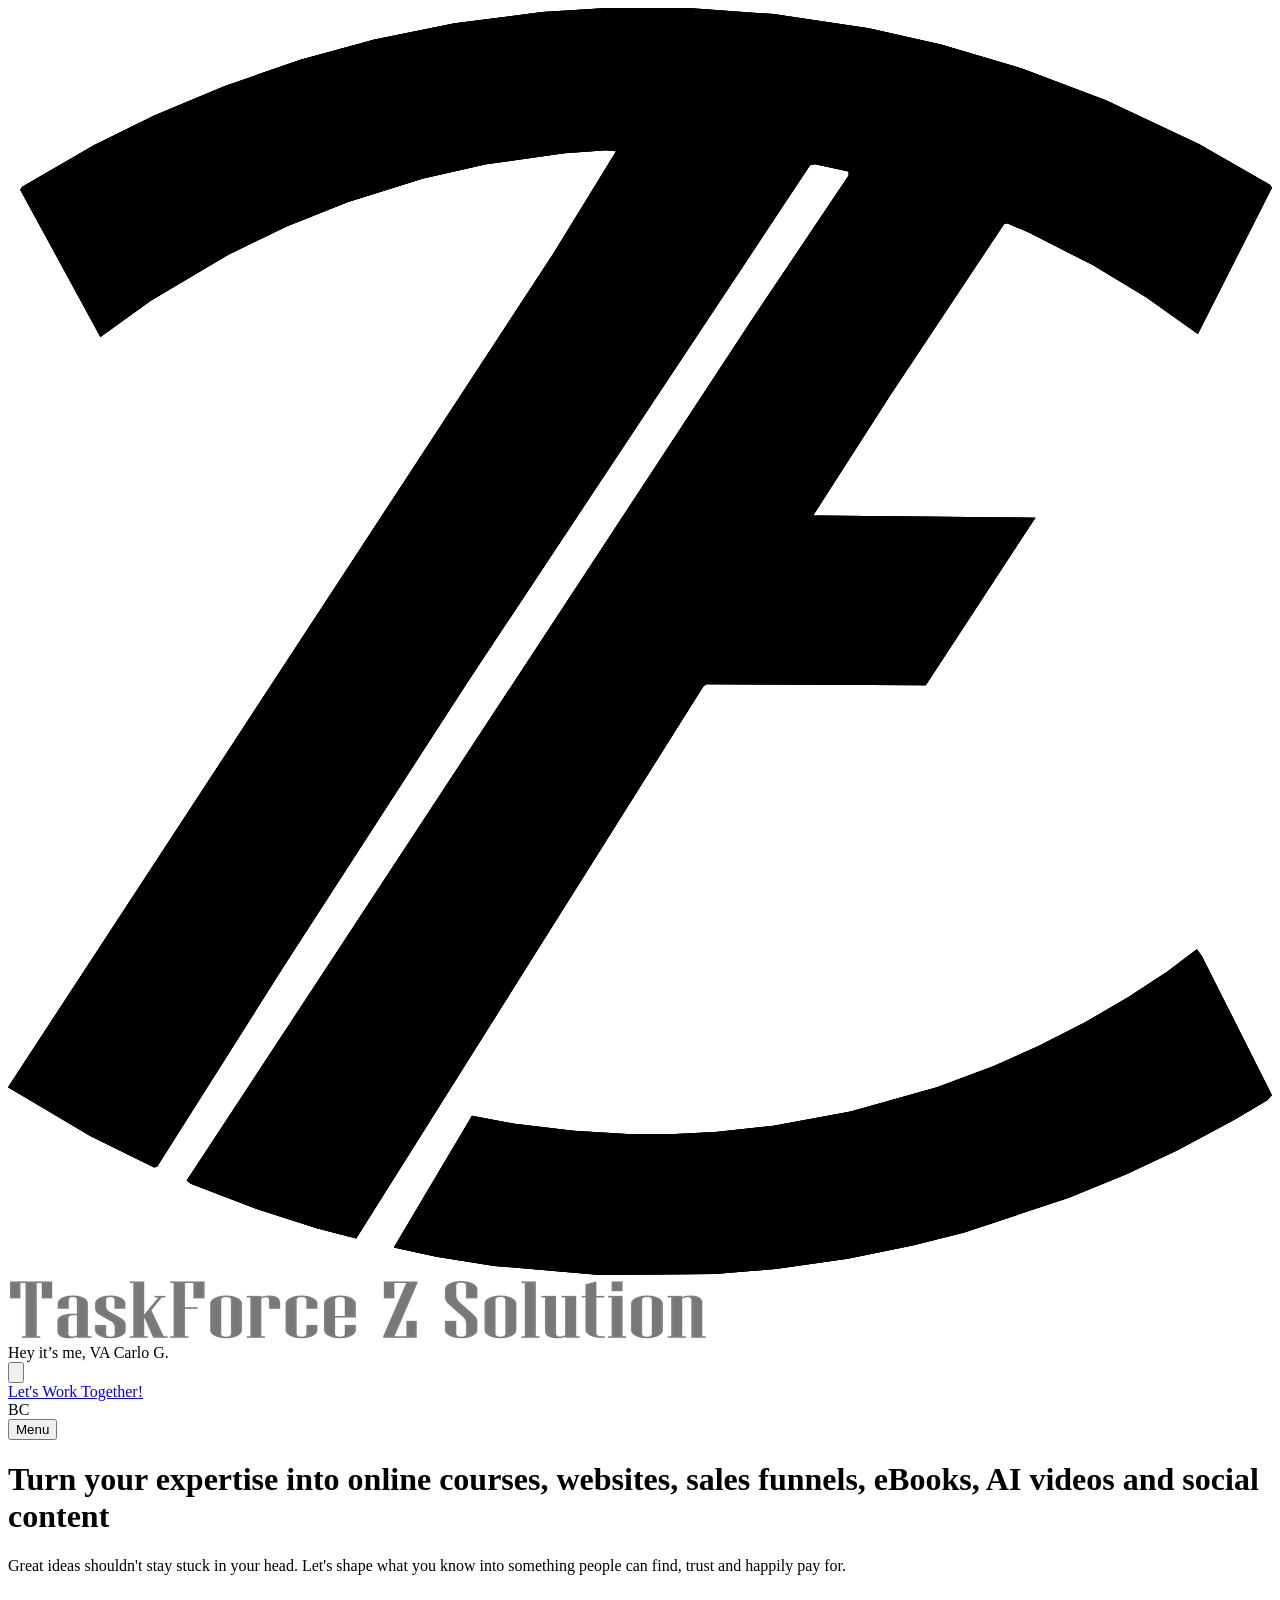
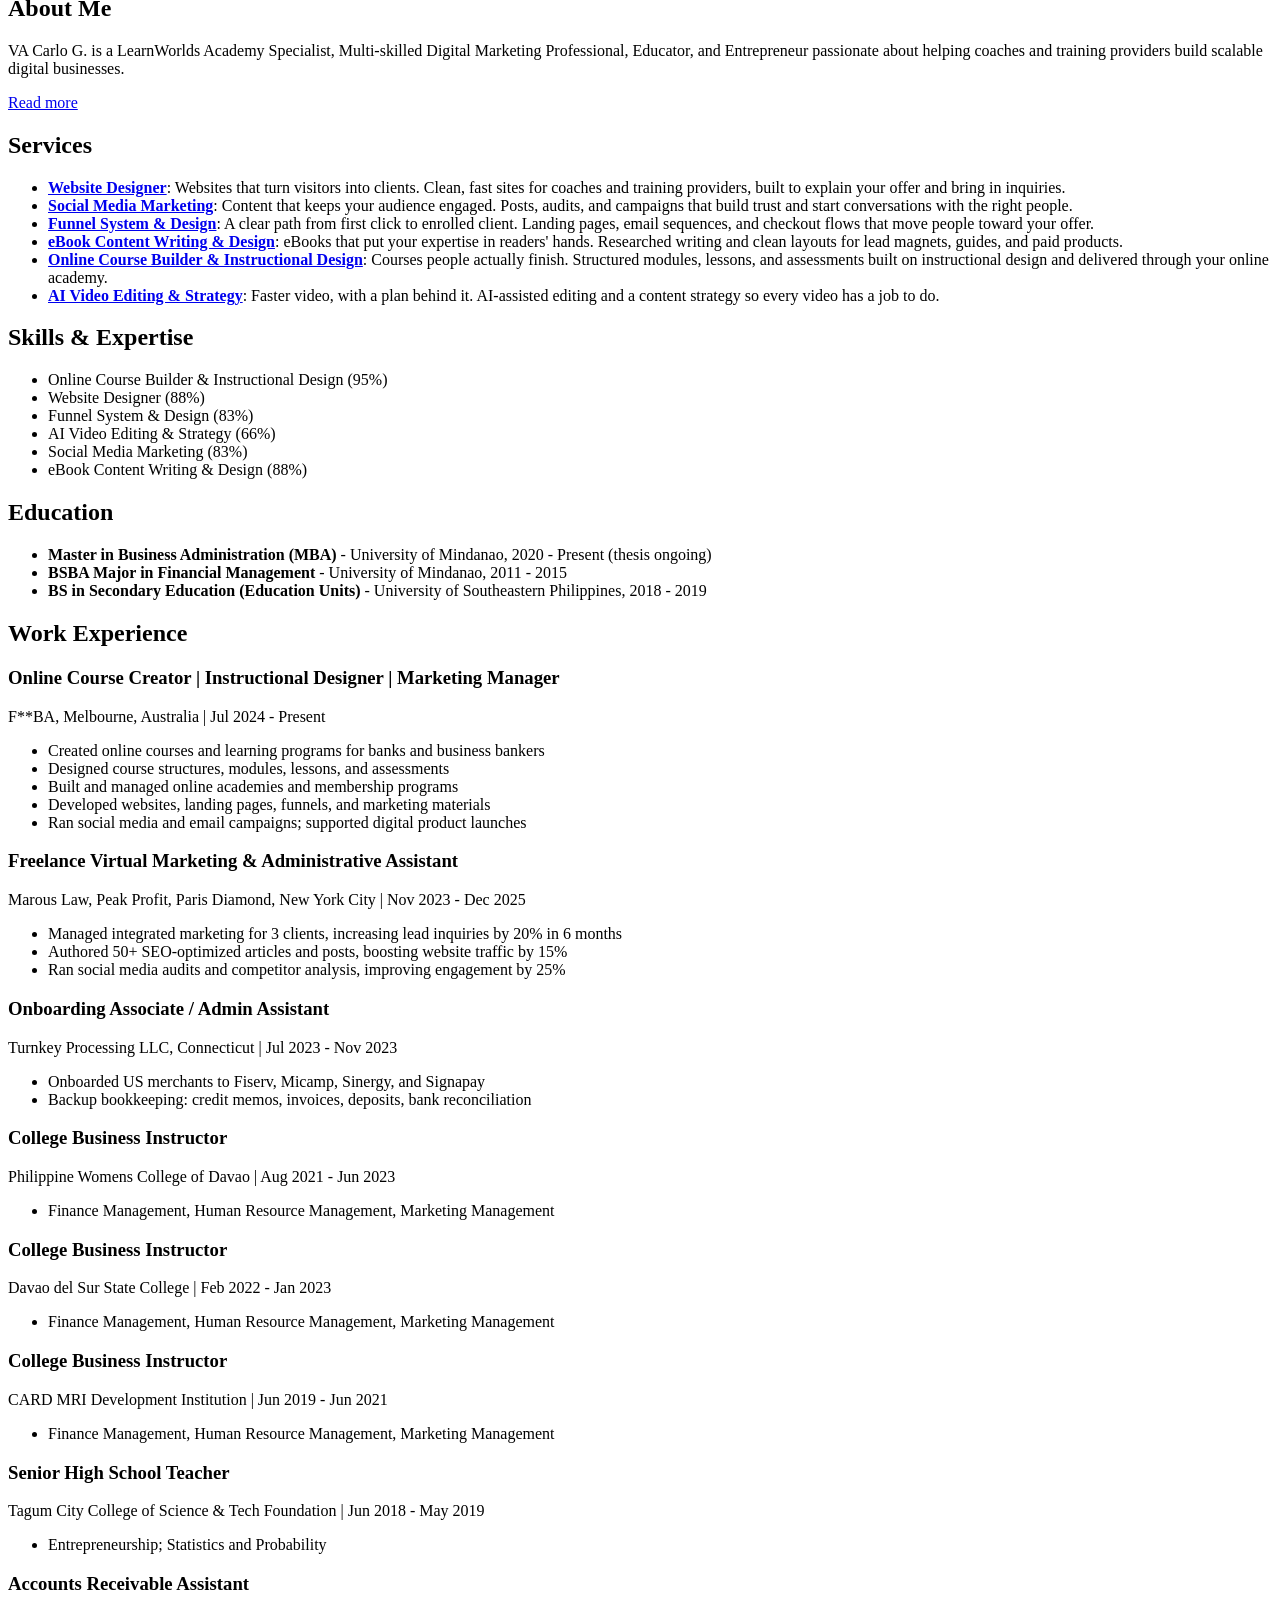
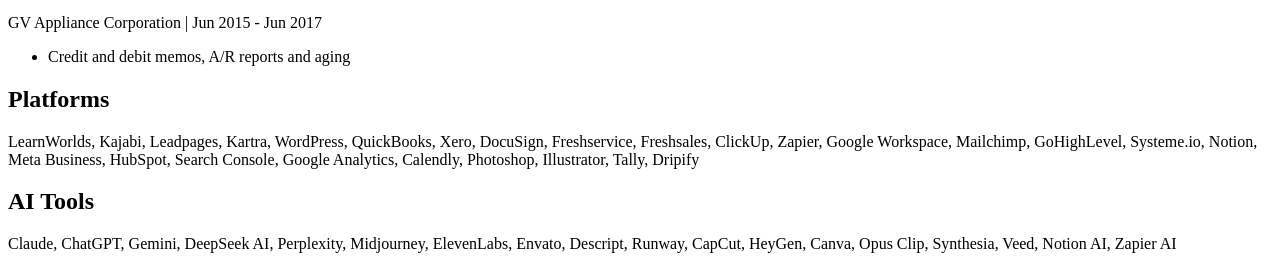
==== index.html @ f44cf1a5 "Add files via upload" ====
<!DOCTYPE html>
<html lang="en">
<head>
<meta charset="utf-8">
<meta name="viewport" content="width=device-width, initial-scale=1, viewport-fit=cover">
<title>VA Carlo G. | LearnWorlds Academy Specialist: Online Courses, Funnels, Websites &amp; AI Video</title>
<meta name="description" content="VA Carlo G. is a LearnWorlds Academy Specialist, Multi-skilled Digital Marketing Professional, Educator, and Entrepreneur passionate about helping coaches and training providers build scalable digital businesses.">
<meta name="author" content="VA Carlo G.">
<meta name="robots" content="index, follow, max-image-preview:large, max-snippet:-1">
<meta name="theme-color" content="#8b0000">
<link rel="canonical" href="https://vacarlog.taskforcezsolution.com/">
<link rel="icon" type="image/svg+xml" href="favicon.svg">
<link rel="icon" href="data:image/svg+xml,%3Csvg%20xmlns=%22http://www.w3.org/2000/svg%22%20viewBox=%22-20%20-20%201285%201288%22%3E%3Cdefs%3E%3ClinearGradient%20id=%22g%22%20x1=%220%22%20y1=%220%22%20x2=%221%22%20y2=%221%22%3E%3Cstop%20offset=%220%22%20stop-color=%22%23e11d2e%22/%3E%3Cstop%20offset=%22.5%22%20stop-color=%22%238b3fd1%22/%3E%3Cstop%20offset=%221%22%20stop-color=%22%230a6cff%22/%3E%3C/linearGradient%3E%3C/defs%3E%3Cpath%20fill=%22url%28%23g%29%22%20fill-rule=%22evenodd%22%20d=%22M1245%2C1071L1176%2C934L1171%2C927L1142%2C949L1104%2C974L1061%2C999L1014%2C1023L971%2C1042L915%2C1063L830%2C1087L754%2C1101L697%2C1107L657%2C1109L610%2C1109L557%2C1106L499%2C1099L457%2C1091L380%2C1221L422%2C1230L479%2C1239L584%2C1248L696%2C1247L756%2C1242L827%2C1232L891%2C1219L942%2C1206L1045%2C1172L1101%2C1149L1152%2C1125L1208%2C1095L1240%2C1076ZM1243%2C174L1173%2C134L1082%2C91L1000%2C60L919%2C36L848%2C20L754%2C6L670%2C0L590%2C0L526%2C4L440%2C15L361%2C31L288%2C51L213%2C77L144%2C106L85%2C135L14%2C176L12%2C179L91%2C324L141%2C288L217%2C243L275%2C215L335%2C191L409%2C168L471%2C154L548%2C143L589%2C140L599%2C141L537%2C242L0%2C1063L81%2C1111L144%2C1142L147%2C1141L273%2C942L452%2C665L790%2C155L795%2C154L828%2C161L828%2C165L732%2C308L176%2C1155L180%2C1158L245%2C1183L304%2C1202L343%2C1212L685%2C668L688%2C666L904%2C667L1012%2C502L793%2C500L870%2C380L981%2C213L984%2C212L1005%2C221L1068%2C253L1121%2C285L1172%2C321L1245%2C177Z%22/%3E%3C/svg%3E">
<meta property="og:type" content="website">
<meta property="og:site_name" content="TaskForce Z Solution">
<meta property="og:title" content="VA Carlo G. | LearnWorlds Academy Specialist: Online Courses, Funnels, Websites &amp; AI Video">
<meta property="og:description" content="VA Carlo G. is a LearnWorlds Academy Specialist, Multi-skilled Digital Marketing Professional, Educator, and Entrepreneur passionate about helping coaches and training providers build scalable digital businesses.">
<meta property="og:url" content="https://vacarlog.taskforcezsolution.com/">
<meta property="og:image" content="https://vacarlog.taskforcezsolution.com/assets/img/image-002.jpg">
<meta property="og:image:alt" content="VA Carlo G.">
<meta name="twitter:card" content="summary_large_image">
<meta name="twitter:title" content="VA Carlo G. | LearnWorlds Academy Specialist: Online Courses, Funnels, Websites &amp; AI Video">
<meta name="twitter:description" content="VA Carlo G. is a LearnWorlds Academy Specialist, Multi-skilled Digital Marketing Professional, Educator, and Entrepreneur passionate about helping coaches and training providers build scalable digital businesses.">
<meta name="twitter:image" content="https://vacarlog.taskforcezsolution.com/assets/img/image-002.jpg">
<script type="application/ld+json">{"@context":"https://schema.org","@graph":[{"@type":"Person","@id":"https://vacarlog.taskforcezsolution.com/#person","name":"VA Carlo G.","url":"https://vacarlog.taskforcezsolution.com/","image":"https://vacarlog.taskforcezsolution.com/assets/img/image-002.jpg","jobTitle":"LearnWorlds Academy Specialist & Digital Marketing Professional","worksFor":{"@type":"Organization","name":"TaskForce Z Solution","url":"https://www.taskforcezsolution.com"},"sameAs":["https://www.linkedin.com/in/va-carlo-g-founder-taskforce-z-solution","https://www.facebook.com/tagumenyova"],"knowsAbout":["LearnWorlds","Instructional design","Online course creation","Sales funnels","Website design","Social media marketing","eBook writing and design","AI video editing"]},{"@type":"WebSite","@id":"https://vacarlog.taskforcezsolution.com/#website","url":"https://vacarlog.taskforcezsolution.com/","name":"VA Carlo G. | TaskForce Z Solution","publisher":{"@id":"https://vacarlog.taskforcezsolution.com/#person"}},{"@type":"FAQPage","mainEntity":[{"@type":"Question","name":"What services do you offer?","acceptedAnswer":{"@type":"Answer","text":"Website design, social media marketing, sales funnels, eBook writing and design, online course building with instructional design, and AI video editing and strategy."}},{"@type":"Question","name":"How do we get started?","acceptedAnswer":{"@type":"Answer","text":"Book a call below. We talk about your goals, then agree on the scope and next steps."}},{"@type":"Question","name":"Can you build my whole online academy?","acceptedAnswer":{"@type":"Answer","text":"Yes. I design the course structure and lessons, build the academy, and set up the website and funnel around it."}},{"@type":"Question","name":"Which platforms do you use?","acceptedAnswer":{"@type":"Answer","text":"LearnWorlds, Kajabi, Kartra, Leadpages, WordPress and more."}},{"@type":"Question","name":"How much does it cost?","acceptedAnswer":{"@type":"Answer","text":"It depends on the scope. After a short call I send a clear quote."}},{"@type":"Question","name":"Do you work with clients abroad?","acceptedAnswer":{"@type":"Answer","text":"Yes. I work fully remote with clients in the US and Australia."}},{"@type":"Question","name":"Is my business information kept private?","acceptedAnswer":{"@type":"Answer","text":"Yes. Client work and details stay confidential."}}]}]}</script>
<link rel="preconnect" href="https://fonts.googleapis.com"><link rel="preconnect" href="https://fonts.gstatic.com" crossorigin><link href="https://fonts.googleapis.com/css2?family=Geist:wght@100..900&display=swap" rel="stylesheet" media="print" onload="this.media='all'"><noscript><link href="https://fonts.googleapis.com/css2?family=Geist:wght@100..900&display=swap" rel="stylesheet"></noscript>
<link rel="stylesheet" href="assets/css/site.css">
<script>(function(){var d=document.documentElement,c=navigator.connection||{},w=innerWidth<900||matchMedia("(pointer:coarse)").matches,low=c.saveData||/(^|-)2g$/.test(c.effectiveType||"")||(navigator.deviceMemory&&navigator.deviceMemory<=4)||(navigator.hardwareConcurrency&&navigator.hardwareConcurrency<=4);
if(w||low)d.classList.add("lite");
var home=/(^\/$)|(\/index\.html$)/.test(location.pathname),seen=false;try{seen=sessionStorage.getItem("intro_seen")==="1";if(home)sessionStorage.setItem("intro_seen","1")}catch(e){}
if(!matchMedia("(prefers-reduced-motion: reduce)").matches&&!seen&&home)d.classList.add("intro-on")})()</script>
<script type="importmap">{"imports":{"three":"https://cdn.jsdelivr.net/npm/three@0.186.1/build/three.module.min.js","three/addons/":"https://cdn.jsdelivr.net/npm/three@0.186.1/examples/jsm/"}}</script>
</head>
<body>
<div id="intro" aria-hidden="true"><div class="stage"><div class="scene"><div class="flip">
<div class="face logo"><svg class="mark" viewBox="0 0 1245 1248"><path class="fl" fill-rule="evenodd" d="M1245,1071L1176,934L1171,927L1142,949L1104,974L1061,999L1014,1023L971,1042L915,1063L830,1087L754,1101L697,1107L657,1109L610,1109L557,1106L499,1099L457,1091L380,1221L422,1230L479,1239L584,1248L696,1247L756,1242L827,1232L891,1219L942,1206L1045,1172L1101,1149L1152,1125L1208,1095L1240,1076ZM1243,174L1173,134L1082,91L1000,60L919,36L848,20L754,6L670,0L590,0L526,4L440,15L361,31L288,51L213,77L144,106L85,135L14,176L12,179L91,324L141,288L217,243L275,215L335,191L409,168L471,154L548,143L589,140L599,141L537,242L0,1063L81,1111L144,1142L147,1141L273,942L452,665L790,155L795,154L828,161L828,165L732,308L176,1155L180,1158L245,1183L304,1202L343,1212L685,668L688,666L904,667L1012,502L793,500L870,380L981,213L984,212L1005,221L1068,253L1121,285L1172,321L1245,177Z"/><path class="sd" pathLength="1" fill-rule="evenodd" d="M1245,1071L1176,934L1171,927L1142,949L1104,974L1061,999L1014,1023L971,1042L915,1063L830,1087L754,1101L697,1107L657,1109L610,1109L557,1106L499,1099L457,1091L380,1221L422,1230L479,1239L584,1248L696,1247L756,1242L827,1232L891,1219L942,1206L1045,1172L1101,1149L1152,1125L1208,1095L1240,1076ZM1243,174L1173,134L1082,91L1000,60L919,36L848,20L754,6L670,0L590,0L526,4L440,15L361,31L288,51L213,77L144,106L85,135L14,176L12,179L91,324L141,288L217,243L275,215L335,191L409,168L471,154L548,143L589,140L599,141L537,242L0,1063L81,1111L144,1142L147,1141L273,942L452,665L790,155L795,154L828,161L828,165L732,308L176,1155L180,1158L245,1183L304,1202L343,1212L685,668L688,666L904,667L1012,502L793,500L870,380L981,213L984,212L1005,221L1068,253L1121,285L1172,321L1245,177Z"/><path class="st" pathLength="1" fill-rule="evenodd" d="M1245,1071L1176,934L1171,927L1142,949L1104,974L1061,999L1014,1023L971,1042L915,1063L830,1087L754,1101L697,1107L657,1109L610,1109L557,1106L499,1099L457,1091L380,1221L422,1230L479,1239L584,1248L696,1247L756,1242L827,1232L891,1219L942,1206L1045,1172L1101,1149L1152,1125L1208,1095L1240,1076ZM1243,174L1173,134L1082,91L1000,60L919,36L848,20L754,6L670,0L590,0L526,4L440,15L361,31L288,51L213,77L144,106L85,135L14,176L12,179L91,324L141,288L217,243L275,215L335,191L409,168L471,154L548,143L589,140L599,141L537,242L0,1063L81,1111L144,1142L147,1141L273,942L452,665L790,155L795,154L828,161L828,165L732,308L176,1155L180,1158L245,1183L304,1202L343,1212L685,668L688,666L904,667L1012,502L793,500L870,380L981,213L984,212L1005,221L1068,253L1121,285L1172,321L1245,177Z"/></svg><img class="wm" alt="" src="assets/img/image-001.png"></div>
<div class="face back-face"><div class="pface"></div></div>
</div></div><div class="ref"></div><div class="tagw"><div class="tag"><span class="o">Hey it&rsquo;s me,</span> <span class="em">VA Carlo G.</span></div></div></div></div>

<div id="tr" aria-hidden="true"></div>
<button class="tg2" type="button" role="switch" aria-checked="false" aria-label="Dark theme"><span class="tgk"><svg viewBox="0 0 24 24" fill="none" stroke="currentColor" stroke-width="2.4" stroke-linecap="round" stroke-linejoin="round"><circle cx="12" cy="12" r="4"/><path d="M12 2v2M12 20v2M4.9 4.9l1.4 1.4M17.7 17.7l1.4 1.4M2 12h2M20 12h2M4.9 19.1l1.4-1.4M17.7 6.3l1.4-1.4"/></svg><svg viewBox="0 0 24 24" fill="none" stroke="currentColor" stroke-width="2.4" stroke-linecap="round" stroke-linejoin="round"><path d="M21 12.8A9 9 0 1 1 11.2 3a7 7 0 0 0 9.8 9.8z"/></svg></span></button>
<header class="top"><a class="btn wt" href="#contact" data-cal>Let's Work Together!</a></header>
<div class="avatar" role="img" aria-label="VA Carlo G. profile photo">BC</div>
<button class="menu" id="menu" aria-label="Toggle menu">Menu</button>
<nav id="side" aria-label="Main"></nav>

<main id="view" tabindex="-1"><h1>Turn your expertise into online courses, websites, sales funnels, eBooks, AI videos and social content</h1><p>Great ideas shouldn't stay stuck in your head. Let's shape what you know into something people can find, trust and happily pay for.</p><section class="card"><h2>About Me</h2><p>VA Carlo G. is a LearnWorlds Academy Specialist, Multi-skilled Digital Marketing Professional, Educator, and Entrepreneur passionate about helping coaches and training providers build scalable digital businesses.</p><p><a href="/about.html">Read more</a></p></section><section class="card"><h2>Services</h2><ul><li><a href="/services/website-design.html"><strong>Website Designer</strong></a>: Websites that turn visitors into clients. Clean, fast sites for coaches and training providers, built to explain your offer and bring in inquiries.</li><li><a href="/services/social-media-marketing.html"><strong>Social Media Marketing</strong></a>: Content that keeps your audience engaged. Posts, audits, and campaigns that build trust and start conversations with the right people.</li><li><a href="/services/funnel-system-design.html"><strong>Funnel System &amp; Design</strong></a>: A clear path from first click to enrolled client. Landing pages, email sequences, and checkout flows that move people toward your offer.</li><li><a href="/services/ebook-writing-design.html"><strong>eBook Content Writing &amp; Design</strong></a>: eBooks that put your expertise in readers&#x27; hands. Researched writing and clean layouts for lead magnets, guides, and paid products.</li><li><a href="/services/online-course-builder-instructional-design.html"><strong>Online Course Builder &amp; Instructional Design</strong></a>: Courses people actually finish. Structured modules, lessons, and assessments built on instructional design and delivered through your online academy.</li><li><a href="/services/ai-video-editing-strategy.html"><strong>AI Video Editing &amp; Strategy</strong></a>: Faster video, with a plan behind it. AI-assisted editing and a content strategy so every video has a job to do.</li></ul></section><section class="card"><h2>Skills &amp; Expertise</h2><ul><li>Online Course Builder &amp; Instructional Design (95%)</li><li>Website Designer (88%)</li><li>Funnel System &amp; Design (83%)</li><li>AI Video Editing &amp; Strategy (66%)</li><li>Social Media Marketing (83%)</li><li>eBook Content Writing &amp; Design (88%)</li></ul></section><section class="card"><h2>Education</h2><ul><li><strong>Master in Business Administration (MBA)</strong> - University of Mindanao, 2020 - Present (thesis ongoing)</li><li><strong>BSBA Major in Financial Management</strong> - University of Mindanao, 2011 - 2015</li><li><strong>BS in Secondary Education (Education Units)</strong> - University of Southeastern Philippines, 2018 - 2019</li></ul></section><section class="card"><h2>Work Experience</h2><h3>Online Course Creator | Instructional Designer | Marketing Manager</h3><p>F**BA, Melbourne, Australia | Jul 2024 - Present</p><ul><li>Created online courses and learning programs for banks and business bankers</li><li>Designed course structures, modules, lessons, and assessments</li><li>Built and managed online academies and membership programs</li><li>Developed websites, landing pages, funnels, and marketing materials</li><li>Ran social media and email campaigns; supported digital product launches</li></ul><h3>Freelance Virtual Marketing &amp; Administrative Assistant</h3><p>Marous Law, Peak Profit, Paris Diamond, New York City | Nov 2023 - Dec 2025</p><ul><li>Managed integrated marketing for 3 clients, increasing lead inquiries by 20% in 6 months</li><li>Authored 50+ SEO-optimized articles and posts, boosting website traffic by 15%</li><li>Ran social media audits and competitor analysis, improving engagement by 25%</li></ul><h3>Onboarding Associate / Admin Assistant</h3><p>Turnkey Processing LLC, Connecticut | Jul 2023 - Nov 2023</p><ul><li>Onboarded US merchants to Fiserv, Micamp, Sinergy, and Signapay</li><li>Backup bookkeeping: credit memos, invoices, deposits, bank reconciliation</li></ul><h3>College Business Instructor</h3><p>Philippine Womens College of Davao | Aug 2021 - Jun 2023</p><ul><li>Finance Management, Human Resource Management, Marketing Management</li></ul><h3>College Business Instructor</h3><p>Davao del Sur State College | Feb 2022 - Jan 2023</p><ul><li>Finance Management, Human Resource Management, Marketing Management</li></ul><h3>College Business Instructor</h3><p>CARD MRI Development Institution | Jun 2019 - Jun 2021</p><ul><li>Finance Management, Human Resource Management, Marketing Management</li></ul><h3>Senior High School Teacher</h3><p>Tagum City College of Science &amp; Tech Foundation | Jun 2018 - May 2019</p><ul><li>Entrepreneurship; Statistics and Probability</li></ul><h3>Accounts Receivable Assistant</h3><p>GV Appliance Corporation | Jun 2015 - Jun 2017</p><ul><li>Credit and debit memos, A/R reports and aging</li></ul></section><section class="card"><h2>Platforms</h2><p>LearnWorlds, Kajabi, Leadpages, Kartra, WordPress, QuickBooks, Xero, DocuSign, Freshservice, Freshsales, ClickUp, Zapier, Google Workspace, Mailchimp, GoHighLevel, Systeme.io, Notion, Meta Business, HubSpot, Search Console, Google Analytics, Calendly, Photoshop, Illustrator, Tally, Dripify</p><h2>AI Tools</h2><p>Claude, ChatGPT, Gemini, DeepSeek AI, Perplexity, Midjourney, ElevenLabs, Envato, Descript, Runway, CapCut, HeyGen, Canva, Opus Clip, Synthesia, Veed, Notion AI, Zapier AI</p></section></main>
<div id="lbx" class="modal lbx" hidden role="dialog" aria-modal="true" aria-label="Image preview"><button class="mx" aria-label="Close">&times;</button><img alt="Preview"></div>
<div id="calmodal" class="modal" hidden role="dialog" aria-modal="true" aria-label="Book a call"><div class="mbox"><button class="mx" aria-label="Close">&times;</button><iframe title="Book a call with VA Carlo G."></iframe><p class="sub2">Calendar not loading? <a id="calnew" target="_blank" rel="noopener">Open it in a new tab</a>.</p></div></div>
<div id="cc" class="cc" role="dialog" aria-live="polite" aria-labelledby="cc-t" aria-describedby="cc-d" hidden>
<div class="cc-ic" aria-hidden="true"><svg viewBox="0 0 24 24" fill="none" stroke="currentColor" stroke-width="1.8" stroke-linecap="round" stroke-linejoin="round"><path d="M12 2a10 10 0 1 0 10 10 4 4 0 0 1-5-5 4 4 0 0 1-5-5"/><path d="M8.5 8.5v.01M16 15.5v.01M12 12v.01M11 17v.01M7 14v.01"/></svg></div>
<div class="cc-tx"><h2 id="cc-t">We value your privacy</h2><p id="cc-d">This website uses cookies to improve your experience, remember your preferences and understand how the site is used. Read our <a href="privacy-policy.html" class="cc-pp" target="_blank" rel="noopener">Privacy Policy</a> to learn more.</p></div>
<div class="cc-bt"><button type="button" class="cc-b rej" data-cc="rejected">Reject All</button><button type="button" class="cc-b acc" data-cc="accepted">Accept All</button></div>
</div>

<script src="assets/js/app.js" defer></script>
<script src="assets/js/intro.js" defer></script>
<script src="assets/js/consent.js" defer></script>
<script type="module" src="assets/js/terrain.js"></script>
</body>
</html>
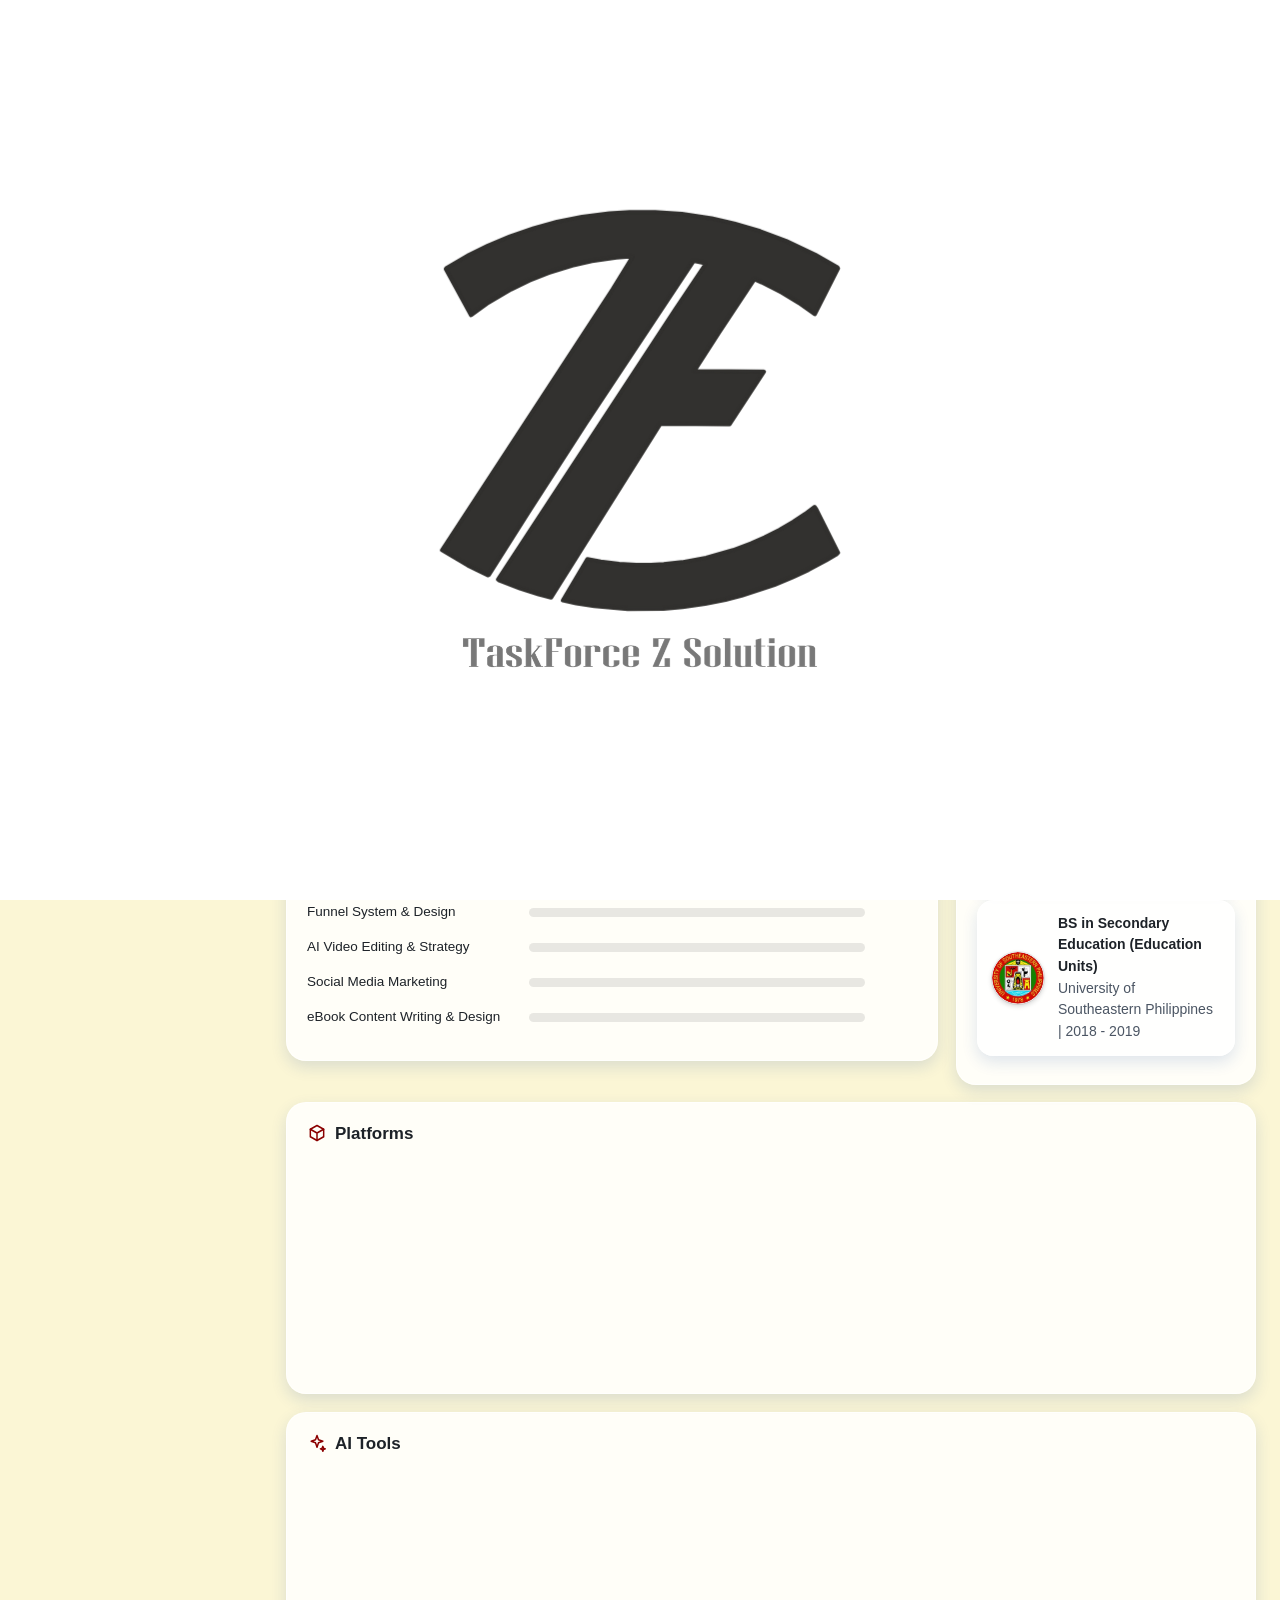
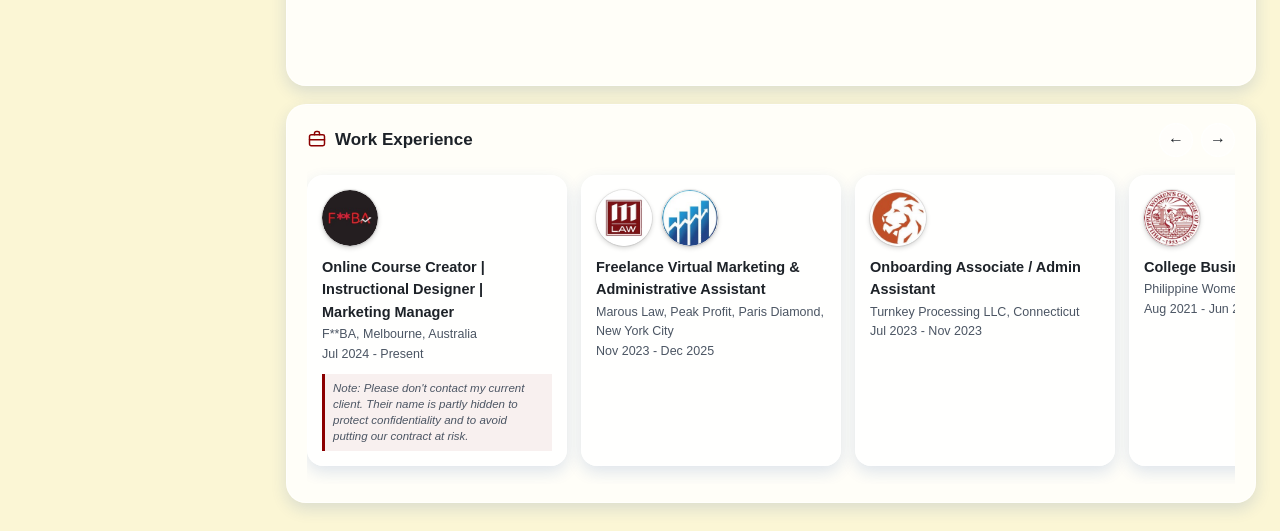
==== commit f2949c79: "Add files via upload" ====
--- a/index.html
+++ b/index.html
@@ -22,7 +22,7 @@
 <meta name="twitter:title" content="VA Carlo G. | LearnWorlds Academy Specialist: Online Courses, Funnels, Websites &amp; AI Video">
 <meta name="twitter:description" content="VA Carlo G. is a LearnWorlds Academy Specialist, Multi-skilled Digital Marketing Professional, Educator, and Entrepreneur passionate about helping coaches and training providers build scalable digital businesses.">
 <meta name="twitter:image" content="https://vacarlog.taskforcezsolution.com/assets/img/image-002.jpg">
-<script type="application/ld+json">{"@context":"https://schema.org","@graph":[{"@type":"Person","@id":"https://vacarlog.taskforcezsolution.com/#person","name":"VA Carlo G.","url":"https://vacarlog.taskforcezsolution.com/","image":"https://vacarlog.taskforcezsolution.com/assets/img/image-002.jpg","jobTitle":"LearnWorlds Academy Specialist & Digital Marketing Professional","worksFor":{"@type":"Organization","name":"TaskForce Z Solution","url":"https://www.taskforcezsolution.com"},"sameAs":["https://www.linkedin.com/in/va-carlo-g-founder-taskforce-z-solution","https://www.facebook.com/tagumenyova"],"knowsAbout":["LearnWorlds","Instructional design","Online course creation","Sales funnels","Website design","Social media marketing","eBook writing and design","AI video editing"]},{"@type":"WebSite","@id":"https://vacarlog.taskforcezsolution.com/#website","url":"https://vacarlog.taskforcezsolution.com/","name":"VA Carlo G. | TaskForce Z Solution","publisher":{"@id":"https://vacarlog.taskforcezsolution.com/#person"}},{"@type":"FAQPage","mainEntity":[{"@type":"Question","name":"What services do you offer?","acceptedAnswer":{"@type":"Answer","text":"Website design, social media marketing, sales funnels, eBook writing and design, online course building with instructional design, and AI video editing and strategy."}},{"@type":"Question","name":"How do we get started?","acceptedAnswer":{"@type":"Answer","text":"Book a call below. We talk about your goals, then agree on the scope and next steps."}},{"@type":"Question","name":"Can you build my whole online academy?","acceptedAnswer":{"@type":"Answer","text":"Yes. I design the course structure and lessons, build the academy, and set up the website and funnel around it."}},{"@type":"Question","name":"Which platforms do you use?","acceptedAnswer":{"@type":"Answer","text":"LearnWorlds, Kajabi, Kartra, Leadpages, WordPress and more."}},{"@type":"Question","name":"How much does it cost?","acceptedAnswer":{"@type":"Answer","text":"It depends on the scope. After a short call I send a clear quote."}},{"@type":"Question","name":"Do you work with clients abroad?","acceptedAnswer":{"@type":"Answer","text":"Yes. I work fully remote with clients in the US and Australia."}},{"@type":"Question","name":"Is my business information kept private?","acceptedAnswer":{"@type":"Answer","text":"Yes. Client work and details stay confidential."}}]}]}</script>
+<script type="application/ld+json">{"@context":"https://schema.org","@graph":[{"@type":"Person","@id":"https://vacarlog.taskforcezsolution.com/#person","name":"VA Carlo G.","url":"https://vacarlog.taskforcezsolution.com/","image":"https://vacarlog.taskforcezsolution.com/assets/img/image-002.jpg","jobTitle":"LearnWorlds Academy Specialist & Digital Marketing Professional","worksFor":{"@type":"Organization","name":"TaskForce Z Solution","url":"https://www.taskforcezsolution.com"},"sameAs":["https://www.linkedin.com/in/va-carlo-g-founder-taskforce-z-solution","https://www.facebook.com/tagumenyova"],"knowsAbout":["LearnWorlds","Instructional design","Online course creation","Sales funnels","Website design","Social media marketing","eBook writing and design","AI video editing"]},{"@type":"WebSite","@id":"https://vacarlog.taskforcezsolution.com/#website","url":"https://vacarlog.taskforcezsolution.com/","name":"VA Carlo G. | TaskForce Z Solution","publisher":{"@id":"https://vacarlog.taskforcezsolution.com/#person"}},{"@type":"FAQPage","mainEntity":[{"@type":"Question","name":"What services do you offer?","acceptedAnswer":{"@type":"Answer","text":"Website design, social media marketing, sales funnels, eBook writing and design, online course building with instructional design, and AI video editing and strategy."}},{"@type":"Question","name":"How do we get started?","acceptedAnswer":{"@type":"Answer","text":"Send a message or book a call below. We talk about your goals, then agree on the scope and next steps."}},{"@type":"Question","name":"Can you build my whole online academy?","acceptedAnswer":{"@type":"Answer","text":"Yes. I design the course structure and lessons, build the academy, and set up the website and funnel around it."}},{"@type":"Question","name":"Which platforms do you use?","acceptedAnswer":{"@type":"Answer","text":"LearnWorlds, Kajabi, Kartra, Leadpages, WordPress and more."}},{"@type":"Question","name":"How much does it cost?","acceptedAnswer":{"@type":"Answer","text":"It depends on the scope. After a short call I send a clear quote."}},{"@type":"Question","name":"Do you work with clients abroad?","acceptedAnswer":{"@type":"Answer","text":"Yes. I work fully remote with clients in the US and Australia."}},{"@type":"Question","name":"Is my business information kept private?","acceptedAnswer":{"@type":"Answer","text":"Yes. Client work and details stay confidential."}}]}]}</script>
 <link rel="preconnect" href="https://fonts.googleapis.com"><link rel="preconnect" href="https://fonts.gstatic.com" crossorigin><link href="https://fonts.googleapis.com/css2?family=Geist:wght@100..900&display=swap" rel="stylesheet" media="print" onload="this.media='all'"><noscript><link href="https://fonts.googleapis.com/css2?family=Geist:wght@100..900&display=swap" rel="stylesheet"></noscript>
 <link rel="stylesheet" href="assets/css/site.css">
 <script>(function(){var d=document.documentElement,c=navigator.connection||{},w=innerWidth<900||matchMedia("(pointer:coarse)").matches,low=c.saveData||/(^|-)2g$/.test(c.effectiveType||"")||(navigator.deviceMemory&&navigator.deviceMemory<=4)||(navigator.hardwareConcurrency&&navigator.hardwareConcurrency<=4);
--- a/assets/css/site.css
+++ b/assets/css/site.css
@@ -0,0 +1,513 @@
+
+:root{--bg:#fbf6d5;--card:#fff;--glass:rgba(255,255,255,.45);--glassb:rgba(255,255,255,.75);--ink:#1d2228;--mute:#586271;--bar:#c9d0da;color-scheme:light;--fill:#8b0000;--dark:#e4e6ea;--darkink:#2a2f36;--side:#f4f5f7;--accent:#ff2d2d;--sky:#d9edfb;--line:#dde2e9;--sh:0 4px 14px rgba(0,0,0,.14);
+box-sizing:border-box;padding-top:env(safe-area-inset-top,0px);padding-bottom:env(safe-area-inset-bottom,0px)}
+html{scroll-padding-top:env(safe-area-inset-top,0px)}
+*{box-sizing:border-box}
+body{margin:0;background:var(--bg);color:var(--ink);font:15px/1.55 "Segoe UI",Roboto,"Helvetica Neue",Arial,sans-serif}
+a{color:inherit}
+body::before{content:"";position:fixed;inset:0;z-index:-1;background:radial-gradient(520px 380px at 12% 18%,rgba(255,45,45,.10),transparent 70%),radial-gradient(560px 420px at 88% 30%,rgba(90,160,255,.14),transparent 70%),radial-gradient(600px 420px at 55% 92%,rgba(140,200,90,.12),transparent 70%)}
+.top{background:var(--dark);color:var(--darkink);height:75px;display:flex;justify-content:flex-end;align-items:center;padding:0 24px;font-style:italic;font-size:13px;text-align:right;line-height:1.35}
+.top a{text-decoration:none;display:block}
+.avatar{position:absolute;left:73px;top:calc(35px + env(safe-area-inset-top,0px));width:90px;height:90px;border-radius:50%;border:5px solid var(--card);background:linear-gradient(var(--sky) 55%,#b9d77a 55%,#8aa51a);display:grid;place-items:center;font-weight:700;font-size:26px;color:#41520b;z-index:5}
+#side{position:absolute;left:0;top:calc(87px + env(safe-area-inset-top,0px));width:242px;box-shadow:var(--sh);background:color-mix(in srgb,var(--side) 92%,transparent);-webkit-backdrop-filter:blur(12px);backdrop-filter:blur(12px);color:var(--darkink);border-radius:0 28px 28px 0;padding:70px 0 26px;z-index:4}
+#side a,#side button{display:block;width:100%;text-align:left;background:none;border:0;color:inherit;font:inherit;cursor:pointer;text-decoration:none}
+#side .m{font-size:17px;padding:10px 24px}
+#side .m:hover,#side .m.on{color:#8b0000;background:rgba(0,0,0,.06)}
+#side .s{font-size:12.5px;padding:3px 24px 3px 38px;opacity:.9}
+#side .s:hover,#side .s.on{opacity:1;text-decoration:underline}
+#side{font-family:"Geist",-apple-system,"Segoe UI",system-ui,sans-serif}
+#side .m{margin:2px 8px;width:calc(100% - 16px);padding:10px 14px;border-radius:.6em}#side .m:hover{padding-left:20px;background:rgba(16,24,40,.045)}
+#side a.m.on,#side a.s.on{color:#8b0000;font-weight:600;background:#fff;box-shadow:0 0 0 1px #e3e9f2,0 1px 2px rgba(16,24,40,.06);text-decoration:none}
+#side .ch{margin-left:auto;margin-right:0;width:1em;height:1em;stroke:#66666b;fill:none;stroke-width:2;transition:transform .6s cubic-bezier(.22,1,.36,1)}#side button[aria-expanded="true"] .ch{transform:rotate(90deg)}
+#side .sub{position:relative;max-height:0;overflow:hidden;margin-left:1.9em;padding-left:.7em;transition:max-height .6s cubic-bezier(.22,1,.36,1)}#side .sub.open{max-height:24em}
+#side .sub::before{content:"";position:absolute;left:0;top:.25em;bottom:.25em;width:1.5px;border-radius:1px;background:rgba(139,0,0,.3);transform:scaleY(0);transform-origin:50% 0;transition:transform .4s cubic-bezier(.32,.72,0,1)}#side .sub.open::before{transform:scaleY(1);transition-delay:.1s}
+#side .sub>*{opacity:0;transform:translateX(-.6em);transition:opacity .15s ease,transform .15s ease,background-color .25s ease}
+#side .sub.open>*{opacity:1;transform:none;transition:opacity .3s ease,transform .6s cubic-bezier(.22,1,.36,1),background-color .25s ease}
+#side .sub.open>:nth-child(1){transition-delay:.1s}#side .sub.open>:nth-child(2){transition-delay:.16s}#side .sub.open>:nth-child(3){transition-delay:.22s}#side .sub.open>:nth-child(4){transition-delay:.28s}#side .sub.open>:nth-child(5){transition-delay:.34s}#side .sub.open>:nth-child(6){transition-delay:.4s}
+#side .s,#side .soon{padding:6px 10px;border-radius:.6em;font-size:12.5px}#side .s:hover{padding-left:10px;background:rgba(16,24,40,.045)}
+#side .soon{font-size:12.5px;padding:3px 24px 3px 38px;opacity:.7}
+#side .dl{margin-top:34px;padding:10px 24px;font-size:14px}
+.menu{display:none}
+main{margin-left:262px;padding:20px 24px 28px;min-height:calc(100vh - 75px - 130px)}
+h1{font-size:22px;font-weight:500;margin:0 0 16px}
+h2{font-size:17px;font-weight:600;margin:0 0 12px}
+.card{background:var(--glass);-webkit-backdrop-filter:blur(14px);backdrop-filter:blur(14px);border:1px solid var(--glassb);border-radius:8px;box-shadow:var(--sh);padding:18px 20px;transition:transform .25s ease,box-shadow .25s ease}
+.card:hover{transform:scale(1.025);box-shadow:0 10px 26px rgba(0,0,0,.2);position:relative;z-index:2}
+.grid{display:grid;grid-template-columns:minmax(0,1fr) 300px;gap:18px}
+.col{display:grid;gap:18px;align-content:start}
+.two{display:grid;grid-template-columns:1fr 1fr;gap:18px}
+.sk{display:grid;grid-template-columns:minmax(120px,210px) 1fr 40px;gap:12px;align-items:center;margin-bottom:12px;font-size:13.5px}.sk em{font-style:normal;font-size:12px;color:var(--mute);text-align:right}
+.bar{height:22px;background:var(--bar);border-radius:2px;overflow:hidden}.bar i{display:block;height:100%;width:var(--w);background:var(--fill);position:relative;overflow:hidden;animation:grow 1.1s cubic-bezier(.2,.8,.2,1) both}.bar i::after{content:"";position:absolute;inset:0;background:linear-gradient(90deg,transparent,rgba(255,255,255,.4),transparent);transform:translateX(-100%)}.sk:hover .bar i::after{animation:shine .9s ease}
+.dots{display:grid;grid-template-columns:repeat(4,1fr);gap:12px 8px}
+.dot{text-align:center;font-size:11.5px;color:var(--mute);transition:transform .2s ease,color .2s}.dot:hover{transform:scale(1.25);color:var(--ink)}
+.dot b{display:grid;place-items:center;width:46px;height:46px;border-radius:50%;background:var(--bar);color:var(--ink);margin:0 auto 4px;font-size:13px}
+.we{display:grid;grid-template-columns:repeat(4,1fr);gap:12px}
+.col{grid-template-columns:minmax(0,1fr)}
+.hd{display:flex;justify-content:space-between;align-items:center;margin-bottom:4px}.hd h2{margin:0}
+.ctl{display:flex;gap:8px}.ctl button{width:34px;height:34px;border-radius:50%;border:1px solid var(--glassb);background:var(--glass);color:var(--ink);font-size:16px;cursor:pointer;transition:transform .2s,background .2s}.ctl button:hover{transform:scale(1.2);background:var(--accent);color:#fff}
+.trk{display:flex;gap:14px;overflow-x:auto;scroll-snap-type:x mandatory;padding:14px 12px 18px;scrollbar-width:thin}
+.sl{flex:0 0 min(260px,78%);scroll-snap-align:start;background:var(--glass);-webkit-backdrop-filter:blur(10px);backdrop-filter:blur(10px);border:1px solid var(--glassb);border-top:3px solid var(--accent);border-radius:8px;padding:14px;font-size:13px;box-shadow:var(--sh);transition:transform .25s ease,box-shadow .25s ease}
+.sl:hover{transform:scale(1.06);box-shadow:0 10px 24px rgba(0,0,0,.22)}
+.full .sl{flex-basis:min(430px,86%);font-size:14px}
+.sl b{display:block;font-size:14.5px;margin-bottom:2px}.sl span{display:block;color:var(--mute);font-size:12.5px}.sl ul{margin:8px 0 0;padding-left:18px}
+.ph{transition:transform .25s ease}.ph:hover{transform:scale(1.05)}
+.mini{background:var(--glass);-webkit-backdrop-filter:blur(10px);backdrop-filter:blur(10px);border:1px solid var(--glassb);border-radius:8px;box-shadow:var(--sh);padding:12px 14px;margin-bottom:10px;font-size:14px;transition:transform .25s ease}.mini:hover{transform:scale(1.04)}
+.lg{width:44px;height:44px;border-radius:10px;display:grid;place-items:center;color:#fff;font-weight:700;font-size:15px;object-fit:cover;margin-bottom:8px}
+.abt{display:grid;grid-template-columns:200px minmax(0,1fr);gap:24px;max-width:1000px;align-items:start}.pf{width:200px;height:200px;border-radius:50%;object-fit:cover;border:5px solid #fff;box-shadow:var(--sh)}
+.eb{margin:0 0 6px;color:#8b0000;font-size:13px;font-weight:600}.hero h1{font-size:30px;line-height:1.2;margin:0 0 8px}.hero .sub{margin:0;color:var(--mute);font-size:16px;max-width:60ch}
+.cta2{max-width:440px}.cta2 p{margin:0 0 10px;color:var(--mute);font-size:13.5px}
+.card:has(form):hover{transform:none}
+html{scroll-behavior:smooth}
+.two{grid-template-columns:repeat(2,minmax(0,1fr))}.grid>*,.two>*,.card{min-width:0}
+.soc{display:flex;gap:8px;margin-left:18px}.soc a{width:34px;height:34px;border-radius:50%;display:grid;place-items:center;color:#8b0000;border:1.5px solid #8b0000;transition:transform .2s,background .2s,color .2s}.soc a:hover{background:#8b0000;color:#fff;transform:scale(1.2)}.soc svg{width:17px;height:17px;fill:currentColor}
+.pj{padding:0;overflow:hidden;border:0}.pj img,.pj iframe,.pj video{width:100%;height:100%;object-fit:cover;border:0;display:block}.pj .vid{aspect-ratio:auto;height:100%}.emb iframe,.emb video{width:100%;height:100%;border:0}
+.vid{display:block;width:100%;aspect-ratio:16/9;border:0;border-radius:6px;background:rgba(139,0,0,.06)}
+.vph{display:grid;place-content:center;justify-items:center;gap:10px;color:var(--mute);font-size:14px;cursor:pointer}.vph p{margin:0}
+.play{width:62px;height:62px;border-radius:50%;background:#8b0000;color:#fff;display:grid;place-items:center;font-size:22px;padding-left:4px;transition:transform .25s,box-shadow .25s}.vph:hover .play{transform:scale(1.15);box-shadow:0 0 0 10px rgba(139,0,0,.15)}
+.pg{display:flex;overflow-x:auto;scroll-snap-type:x mandatory;scrollbar-width:none;padding:12px 0 8px}.pg::-webkit-scrollbar{display:none}.pg>.dots{flex:0 0 100%;scroll-snap-align:start;padding:6px 8px;align-content:start}
+.cnt{font-size:12px;color:var(--mute);align-self:center;margin-right:4px}
+.dot b img{width:100%;height:100%;object-fit:cover;border-radius:50%}.dot b:has(img){background:#fff;overflow:hidden;box-shadow:0 0 0 1px var(--line)}
+.d3 .dot{perspective:500px}
+.d3 .dot b{position:relative;overflow:hidden;background:#fff;transform-style:preserve-3d;box-shadow:0 2px 5px rgba(0,0,0,.18),0 0 0 1px rgba(0,0,0,.08)}
+
+.d3 .dot:hover b{animation:spin .9s linear}.d3 .dot:hover b img{animation:unmirror .9s linear}
+@keyframes spin{to{transform:rotateY(360deg)}}
+@keyframes unmirror{0%,24.9%{transform:scaleX(1)}25%,74.9%{transform:scaleX(-1)}75%,100%{transform:scaleX(1)}}
+.lgs{display:flex;gap:10px;margin-bottom:10px;perspective:500px}
+.lg.c3{width:56px;height:56px;border-radius:50%;margin:0;position:relative;overflow:hidden;background:#fff;color:#fff;font-size:17px;transform-style:preserve-3d;box-shadow:0 2px 5px rgba(0,0,0,.18),0 0 0 1px rgba(0,0,0,.08)}
+.lg.c3 img{width:100%;height:100%;object-fit:cover;border-radius:50%;display:block}
+
+.sl:hover .lg.c3,.er:hover .lg.c3,.mini:hover .lg.c3,.card:hover>.er .lg.c3{animation:spin .9s linear}
+.sl:hover .lg.c3 img,.sl:hover .lg.c3 span,.er:hover .lg.c3 img,.mini:hover .lg.c3 img,.card:hover>.er .lg.c3 img{animation:unmirror .9s linear}
+.er{display:flex;align-items:center;gap:14px;perspective:500px}.er .lg.c3{flex:none;width:52px;height:52px}
+.ico{width:20px;height:20px;stroke:#8b0000;fill:none;stroke-width:1.8;stroke-linecap:round;stroke-linejoin:round;vertical-align:-4px;margin-right:9px;flex:none}
+#side .ico{margin-right:12px}h2 .ico{margin-right:8px}
+
+#side .soc{justify-content:center;margin:0 0 6px;padding:0 0 14px}#side .soc a{display:grid;width:34px;padding:0;text-align:center}
+.chips{display:flex;flex-wrap:wrap;gap:8px;margin:12px 0 16px}.chip{border:1px solid var(--glassb);background:var(--glass);color:var(--ink);border-radius:20px;padding:6px 14px;font:inherit;font-size:13px;cursor:pointer;transition:transform .2s,background .2s,color .2s}.chip:hover{transform:translateY(-2px) scale(1.05)}.chip.on{background:#8b0000;color:#fff;border-color:#8b0000}
+.cc{color:var(--mute);font-size:12px;text-align:right}
+.top .wt{display:inline-block;font-style:normal;font-size:14px;padding:9px 22px;border-radius:22px}
+.cal{display:block;width:100%;min-width:320px;height:700px;border:0;border-radius:6px;margin:12px 0}.cp2{max-width:900px}
+.tiles:has(.pj img){align-items:start}.tiles .pj:has(img){aspect-ratio:auto;display:block}.tiles .pj img{width:100%;height:auto;object-fit:contain;cursor:zoom-in;display:block}.lbx{flex-direction:column}.lbx img{max-width:96vw;max-height:92vh;border-radius:8px}.lbx .mx{position:fixed;right:18px;top:10px;color:#fff}
+#tr{position:fixed;inset:0;z-index:-1;pointer-events:none}#tr canvas{display:block;width:100%;height:100%}body::before{display:none}
+@media (hover:hover) and (pointer:fine){*,*::before,*::after{cursor:none!important}}
+.sf-ring{position:fixed;left:0;top:0;width:38px;height:38px;margin:-19px 0 0 -19px;border-radius:50%;border:1.5px solid #8b0000;pointer-events:none;z-index:9999;opacity:0;transition:background .3s ease,opacity .3s ease}.sf-ring.big{background:rgba(139,0,0,.1)}.sf-dot{position:fixed;left:0;top:0;width:8px;height:8px;margin:-4px 0 0 -4px;border-radius:50%;background:#8b0000;pointer-events:none;z-index:9999;opacity:0;transition:opacity .3s ease}.sf-on .sf-ring,.sf-on .sf-dot{opacity:1}
+.cf2{position:relative;height:clamp(280px,32vw,420px);perspective:900px}.cv2{position:absolute;left:50%;top:0;width:56%;aspect-ratio:1.6;margin-left:-28%;border:0;padding:0;border-radius:14px;overflow:hidden;background:#fff;box-shadow:0 8px 24px rgba(0,0,0,.2);cursor:pointer;transition:transform .8s cubic-bezier(.22,1,.36,1),opacity .6s ease}.cv2 img{width:100%;height:100%;object-fit:contain;display:block}.nm2{display:grid;justify-items:center;gap:5px;margin-top:10px}.nm2 b{font:600 15px/1.2 "Geist",system-ui,sans-serif;text-align:center}.nm2 span{color:var(--mute);font-size:12px}
+.mqrows{display:grid;gap:6px;-webkit-mask-image:linear-gradient(90deg,transparent,#000 8%,#000 92%,transparent);mask-image:linear-gradient(90deg,transparent,#000 8%,#000 92%,transparent)}.mqr{overflow:hidden;padding:14px 0}
+.mqt{display:flex;width:max-content;animation:mq var(--dur,40s) linear infinite}.mqt.rev{animation-direction:reverse}.mqrows:hover .mqt{animation-play-state:paused}.mqt>.dots{display:flex;flex:none;gap:14px;padding:0 14px 0 0}.mqt .dot{width:86px;flex:none}@keyframes mq{to{transform:translateX(-50%)}}
+.pbr{display:grid;grid-template-columns:minmax(120px,210px) 1fr 40px;align-items:center;gap:12px;font-size:13.5px;margin-bottom:14px}.pbr b{text-align:right;font-weight:600;animation:vl 5.6s ease infinite both;animation-delay:calc(var(--i)*120ms)}
+.pbt{height:9px;border-radius:999px;background:rgba(0,0,0,.09);overflow:hidden}.pbt i{display:block;height:100%;width:calc(var(--v)*100%);border-radius:999px;background:linear-gradient(135deg,#8b0000,#c43a3a);transform-origin:left center;transform:scaleX(0);animation:pbfill 5.6s infinite both;animation-delay:calc(var(--i)*120ms)}
+@keyframes pbfill{0%,6%{transform:scaleX(0);animation-timing-function:cubic-bezier(.34,1.56,.64,1)}34%,84%{transform:scaleX(1);animation-timing-function:ease-in}96%,100%{transform:scaleX(0)}}@keyframes vl{0%,14%{opacity:0}34%,84%{opacity:1}94%,100%{opacity:0}}
+@media(max-width:900px){.pbr{grid-template-columns:1fr 40px}.pbr>span{grid-column:1/-1}}@media(prefers-reduced-motion:reduce){.pbt i{transform:none}.pbr b{opacity:1}}
+#side .soc .tg2{position:relative;right:auto;bottom:auto;display:block;flex:none;width:46px;height:26px;margin-left:6px;padding:0;background:#dcd6bd;border-radius:999px;align-self:center}html.dark #side .soc .tg2{background:#8b0000}
+.wide .dots{grid-template-columns:repeat(8,1fr)}@media(max-width:900px){.wide .dots{grid-template-columns:repeat(4,1fr)}}
+#view .grid{align-items:start}#view .grid>.col{display:flex;flex-direction:column;gap:18px}
+.tg2{position:fixed;right:16px;bottom:14px;z-index:60;width:46px;height:26px;border:0;border-radius:999px;background:#dcd6bd;box-shadow:inset 0 0 0 1px rgba(16,24,40,.08);cursor:pointer;transition:background-color .5s ease,transform .6s cubic-bezier(.22,1,.36,1)}.tg2:active{transform:scale(.94)}html.dark .tg2{background:#8b0000}
+.tgk{position:absolute;left:3px;top:3px;width:20px;height:20px;display:grid;place-items:center;border-radius:50%;background:#fff;color:#1d1d1f;box-shadow:0 1px 3px rgba(16,24,40,.25);transition:transform .6s cubic-bezier(.34,1.56,.64,1)}html.dark .tgk{transform:translateX(20px);color:#8b0000}
+.tgk svg{position:absolute;width:12px;height:12px;transition:transform .5s cubic-bezier(.32,.72,0,1),opacity .3s ease}.tgk svg:last-child{opacity:0;transform:rotate(-70deg) scale(.4)}html.dark .tgk svg:first-child{opacity:0;transform:rotate(70deg) scale(.4)}html.dark .tgk svg:last-child{opacity:1;transform:none}
+::view-transition-old(root),::view-transition-new(root){animation:none;mix-blend-mode:normal}
+html.dark{--bg:#17150f;--card:#22201a;--ink:#f1efe6;--mute:#b3afa0;--line:#3a372d;--bar:#3a372d;--darkink:#f1efe6;color-scheme:dark}
+html.dark .card,html.dark .mini,html.dark .sl,html.dark .bl{background:rgba(40,37,30,.5);border-color:rgba(255,255,255,.14);box-shadow:0 1px 1px rgba(255,255,255,.08) inset,0 18px 40px rgba(0,0,0,.45)}
+html.dark #side{background:rgba(30,28,22,.6)}html.dark .nm{color:#f1efe6}html.dark #side a.m.on,html.dark #side a.s.on{background:#2b2820;color:#ff8a8a;box-shadow:0 0 0 1px #3a372d}html.dark #side .m:hover,html.dark #side .s:hover{background:rgba(255,255,255,.06)}
+html.dark .ico,html.dark .lg.c3 .ico{stroke:#ff8a8a}html.dark .eb,html.dark .bl p.eb,html.dark .bl .more{color:#ff8a8a}html.dark .rslot{background:rgba(255,138,138,.14)}html.dark .rw{color:#ff9a9a}html.dark .bm.r{background:rgba(255,255,255,.08);box-shadow:inset 0 0 0 1px rgba(255,255,255,.12)}html.dark .chip,html.dark .fnav button{background:rgba(255,255,255,.08);color:#f1efe6;border-color:rgba(255,255,255,.14)}html.dark input,html.dark textarea{background:rgba(255,255,255,.06);color:#f1efe6}
+.top{background:none!important;-webkit-backdrop-filter:none!important;backdrop-filter:none!important;box-shadow:none!important}
+.nm{display:flex;align-items:center;justify-content:center;gap:6px;margin:-30px 0 12px;font:400 17px/1.2 "Geist",system-ui,sans-serif;letter-spacing:-.02em;color:#1d1d1f}.nmt{display:inline-flex;cursor:default}.nmt span{display:block;transition:color .15s ease}.vb{width:18px;height:18px;flex:none}
+.hero2{margin:4px 0 22px;max-width:760px}.hero2 .eb{font:600 12px/1 "Geist",system-ui,sans-serif;letter-spacing:.1em;text-transform:uppercase;color:#8b0000;margin:0 0 12px}
+.hero2 h1{font:650 clamp(28px,4vw,46px)/1.2 "Geist",system-ui,sans-serif;letter-spacing:-.045em;margin:0 0 12px}.hero2 .sub3{color:var(--mute);font-size:16px;max-width:60ch;margin:0 0 16px}
+.rslot{position:relative;display:inline-block;vertical-align:top;height:1.2em;overflow:clip;border-radius:.26em;background:rgba(139,0,0,.1);transition:width .8s cubic-bezier(.87,0,.13,1)}.rw{position:absolute;left:0;top:0;display:block;padding:0 .2em;white-space:nowrap;color:#8b0000;font-weight:650;transform:translateY(115%);transition:transform .8s cubic-bezier(.65,0,.35,1)}.rw.on{transform:none}.rw.out{transform:translateY(-115%)}
+@keyframes fly{from{opacity:0;transform:translate(var(--x),var(--y)) scale(.55) rotate(-6deg)}to{opacity:1;transform:none}}#view .card.fly{animation:fly 1.3s cubic-bezier(.32,.72,0,1) backwards;animation-delay:var(--d)}
+.faqc .th{display:flex;flex-direction:column;justify-content:flex-end;gap:7px;min-height:230px;margin:12px 0;overflow:hidden}.bm{max-width:82%;padding:8px 12px;border-radius:14px;font-size:13.5px;line-height:1.4;animation:rise .45s ease both}.bm.u{align-self:flex-end;background:#8b0000;color:#fff;border-bottom-right-radius:5px}.bm.r{align-self:flex-start;background:rgba(255,255,255,.7);box-shadow:inset 0 0 0 1px rgba(0,0,0,.08);border-bottom-left-radius:5px}
+.dts{display:inline-flex;gap:3px;padding:3px 0}.dts i{width:5px;height:5px;border-radius:50%;background:var(--mute);animation:bn 1s infinite ease-in-out both}.dts i:nth-child(2){animation-delay:.15s}.dts i:nth-child(3){animation-delay:.3s}@keyframes bn{0%,70%,100%{transform:none;opacity:.45}35%{transform:translateY(-3px);opacity:1}}
+.card,.mini,.sl,.bl{position:relative;background:rgba(255,255,255,.42);-webkit-backdrop-filter:blur(14px) saturate(1.5);backdrop-filter:blur(14px) saturate(1.5);border:1px solid rgba(255,255,255,.75);border-radius:20px;box-shadow:0 1px 1px rgba(255,255,255,.6) inset,0 18px 40px rgba(20,70,160,.18)}.mini,.sl{border-radius:16px}
+#side{background:rgba(244,245,247,.66);-webkit-backdrop-filter:blur(18px) saturate(1.4);backdrop-filter:blur(18px) saturate(1.4)}.top,.cta{background:rgba(236,238,242,.66);-webkit-backdrop-filter:blur(18px) saturate(1.4);backdrop-filter:blur(18px) saturate(1.4)}
+
+
+
+.fanl{position:relative;width:100%;height:calc(var(--ch,20rem) + 9rem)}
+.fc{position:absolute;left:50%;top:calc(50% - 2rem);width:var(--cw);height:var(--ch);margin:calc(var(--ch)/-2) 0 0 calc(var(--cw)/-2);border-radius:14px;overflow:hidden;background:#fff;box-shadow:0 8px 24px rgba(0,0,0,.2);cursor:pointer;transition:transform .7s cubic-bezier(.34,1.45,.55,1),opacity .4s ease;will-change:transform}.fc img{width:100%;height:100%;object-fit:cover;display:block}
+.fnav{display:flex;align-items:center;justify-content:center;gap:16px;margin-top:6px}.fnav button{width:42px;height:42px;border-radius:50%;border:1px solid rgba(255,255,255,.85);background:rgba(255,255,255,.5);-webkit-backdrop-filter:blur(12px);backdrop-filter:blur(12px);color:#8b0000;font-size:18px;cursor:pointer;box-shadow:0 4px 14px rgba(0,0,0,.14);transition:transform .2s}.fnav button:hover{transform:scale(1.15)}.fcount{font-size:13px;color:var(--mute);min-width:70px;text-align:center}
+.tiles .pj{border:0!important;border-style:none!important;background:transparent;border-radius:12px;box-shadow:0 4px 14px rgba(0,0,0,.14),0 1px 3px rgba(0,0,0,.08);transition:transform .25s ease,box-shadow .25s ease}
+.tiles .pj:hover{transform:translateY(-4px) scale(1.02);box-shadow:0 12px 24px rgba(0,0,0,.18),0 3px 8px rgba(0,0,0,.1)}.tiles .pj img{border-radius:12px}
+.note{display:block;margin-top:10px;padding:6px 8px;border-left:3px solid #8b0000;background:rgba(139,0,0,.06);color:var(--mute);font-size:11.5px;line-height:1.4;font-style:italic}
+.bl{display:block;text-decoration:none;color:inherit}.bl .bimg{aspect-ratio:16/9;border-radius:6px;overflow:hidden;background:rgba(139,0,0,.08);display:grid;place-items:center;margin-bottom:12px}.bl .bimg span{display:grid}.bl .bimg img,.bl .bimg iframe{width:100%;height:100%;object-fit:cover;border:0}.bl .bimg .ico{width:34px;height:34px;margin:0}
+.bl h3{margin:0 0 6px;font-size:17px;line-height:1.3}.bl p{margin:0 0 8px;color:var(--mute);font-size:13.5px}.bl p.eb{color:#8b0000}.bl small{color:var(--mute);display:block;margin-bottom:6px}.bl .more{color:#8b0000;font-weight:600;font-size:13.5px}.card:has(.cal):hover{transform:none}
+.modal{position:fixed;inset:0;z-index:50;background:rgba(0,0,0,.45);display:grid;place-items:center;padding:16px;-webkit-backdrop-filter:blur(4px);backdrop-filter:blur(4px)}.modal[hidden]{display:none}
+.mbox{position:relative;width:min(820px,100%);height:min(760px,92vh);background:var(--card);border-radius:12px;padding:14px 14px 10px;display:flex;flex-direction:column;animation:rise .3s ease backwards}.mbox iframe{flex:1;width:100%;border:0;border-radius:8px}
+.mx{position:absolute;right:10px;top:4px;border:0;background:none;font-size:30px;line-height:1;cursor:pointer;color:#8b0000;z-index:1}.mbox .sub2{font-size:13px;text-align:center;margin:6px 0 0}.done{display:none;margin:0;padding:10px 12px;border-left:3px solid #8b0000;background:rgba(139,0,0,.06);font-size:13.5px}.sent .done{display:block}.cp{max-width:640px}.cp h2{font-size:22px}.sub2{color:var(--mute);margin:0}
+@keyframes grow{from{width:0}to{width:var(--w)}}@keyframes shine{to{transform:translateX(100%)}}@keyframes rise{from{opacity:0;transform:translateY(14px)}to{opacity:1;transform:none}}
+.sk{cursor:pointer;transition:transform .2s ease}.sk:hover,.sk:focus-visible{transform:translateX(4px)}.sk:hover span,.sk:hover em{color:#8b0000;font-weight:600}
+.bar{transition:transform .2s ease,box-shadow .2s ease}.sk:hover .bar{transform:scaleY(1.3);box-shadow:0 2px 8px rgba(139,0,0,.3)}
+main>*,.col>*,.tiles>*{animation:rise .5s ease backwards}.col>:nth-child(2){animation-delay:.08s}.col>:nth-child(3){animation-delay:.16s}.col>:nth-child(4){animation-delay:.24s}.tiles>:nth-child(3n+2){animation-delay:.07s}.tiles>:nth-child(3n){animation-delay:.14s}
+#side .m,#side .s{transition:padding .2s ease,background .2s ease,color .2s ease}#side .m:hover{padding-left:32px}#side .s:hover{padding-left:48px}
+.btn{transition:transform .2s ease,box-shadow .2s ease,filter .2s}.btn:hover{transform:translateY(-2px);box-shadow:0 6px 14px rgba(255,45,45,.35)}.btn:active{transform:scale(.97)}
+input,textarea{transition:box-shadow .2s,border-color .2s}input:focus,textarea:focus{outline:none;border-color:#8b0000;box-shadow:0 0 0 3px rgba(139,0,0,.18)}
+.tile em::after{content:" \2192";display:inline-block;transition:transform .2s}.tile:hover em::after{transform:translateX(6px)}
+@media(max-width:900px){.abt{grid-template-columns:1fr}.pf{margin:0 auto}}
+@media(prefers-reduced-motion:reduce){*{transition:none!important;animation:none!important}}
+.we b,.job b{display:block;font-size:14px}.we span,.job span{color:var(--mute);font-size:12.5px}
+.job{margin-bottom:14px;padding-bottom:14px;border-bottom:1px solid var(--line)}.job:last-child{border:0;margin:0;padding:0}
+.job ul{margin:6px 0 0;padding-left:18px}
+.btn{display:inline-block;background:var(--accent);color:#fff;border:0;border-radius:3px;padding:9px 20px;font:inherit;cursor:pointer;text-decoration:none}
+.btn:hover{filter:brightness(.92)}
+form{display:grid;gap:10px}
+input,textarea{width:100%;padding:9px 10px;border:1px solid var(--line);border-radius:3px;background:var(--bg);color:var(--ink);font:inherit}
+.tiles{display:grid;grid-template-columns:repeat(3,minmax(0,1fr));gap:20px}
+.tile{display:grid;place-content:center;text-align:center;min-height:130px;text-decoration:none;color:var(--mute)}
+.tile b{color:var(--ink);font-weight:500;display:block}.tile em{font-size:13px}
+.tile:hover{outline:2px solid var(--accent)}
+.ph{aspect-ratio:16/10;display:grid;place-items:center;color:var(--mute);font-size:13px;background:var(--glass);-webkit-backdrop-filter:blur(10px);backdrop-filter:blur(10px);border:2px dashed var(--bar);border-radius:4px}
+.cta{margin:0 24px 24px 24px;background:color-mix(in srgb,var(--dark) 85%,transparent);-webkit-backdrop-filter:blur(12px);backdrop-filter:blur(12px);color:var(--darkink);border-radius:28px;min-height:106px;padding:20px 40px;display:flex;justify-content:flex-end;align-items:center;text-align:center;gap:14px;flex-wrap:wrap;margin-left:262px}
+.cta .btn{border-radius:20px;padding:6px 16px;font-size:12px}
+:focus-visible{outline:3px solid #4aa3ff;outline-offset:2px}
+@media(max-width:900px){
+.menu{display:block;position:fixed;right:14px;top:calc(14px + env(safe-area-inset-top,0px));z-index:9;background:var(--accent);color:#fff;border:0;border-radius:6px;padding:8px 12px;font:inherit}
+#side{display:none;position:fixed;top:0;height:100%;overflow:auto;padding-top:120px}
+#side.open{display:block}
+.avatar{left:20px;width:76px;height:76px;top:calc(18px + env(safe-area-inset-top,0px));position:fixed}
+main,.cta{margin-left:0}main{padding:90px 14px 20px}.cta{margin:0 14px 14px;justify-content:center}
+.top{position:absolute;left:0;right:0;top:0;justify-content:center;font-size:11px;padding-left:110px;height:75px}
+.grid,.two{grid-template-columns:1fr}.we{grid-template-columns:1fr 1fr}.tiles{grid-template-columns:1fr 1fr}.sk{grid-template-columns:1fr 36px}.sk>span{grid-column:1/-1}
+}
+@media(max-width:600px){.top>div:first-child{display:none}.top{justify-content:flex-end;padding-right:76px}}
+@media(max-width:480px){.tiles{grid-template-columns:1fr}.we{grid-template-columns:1fr}}
+
+
+#cflow{width:100%;overflow:hidden}
+.cfan{position:relative;width:100%;height:calc(var(--ch,16rem) + 13rem);overflow:hidden}
+.cfc{position:absolute;left:50%;top:calc(50% - 2.5rem);width:var(--cw);height:var(--ch);margin:calc(var(--ch)/-2) 0 0 calc(var(--cw)/-2);padding:0;border:1px solid rgba(255,255,255,.75);border-radius:20px;cursor:pointer;display:block;overflow:visible;
+background:linear-gradient(150deg,rgba(255,255,255,.6),rgba(255,255,255,.14) 55%,rgba(255,255,255,.3));-webkit-backdrop-filter:blur(10px) saturate(1.4);backdrop-filter:blur(10px) saturate(1.4);
+box-shadow:0 34px 44px -22px rgba(20,40,90,.42),0 14px 18px -10px rgba(20,40,90,.22),0 2px 0 rgba(255,255,255,.95) inset,0 -12px 22px rgba(255,255,255,.3) inset,10px 0 18px -12px rgba(255,255,255,.7) inset;will-change:transform;outline:none}
+.cfc img{position:absolute;inset:5%;width:90%;height:90%;object-fit:contain;display:block;pointer-events:none;filter:drop-shadow(0 12px 12px rgba(0,0,0,.28));user-select:none}
+.cfc:focus-visible{box-shadow:0 0 0 3px #8b0000,0 34px 44px -22px rgba(20,40,90,.42)}
+.cfnav{display:flex;align-items:center;justify-content:center;gap:16px;margin-top:2px}
+.cfnav button{width:42px;height:42px;border-radius:50%;border:1px solid rgba(255,255,255,.85);background:rgba(255,255,255,.5);-webkit-backdrop-filter:blur(12px);backdrop-filter:blur(12px);color:#8b0000;font-size:18px;cursor:pointer;box-shadow:0 4px 14px rgba(0,0,0,.14);transition:transform .2s}
+.cfnav button:hover{transform:scale(1.08)}.cfnav button:active{opacity:.7}
+.cfdots{display:flex;gap:8px;align-items:center;flex-wrap:wrap;justify-content:center;max-width:60%}.cfdots span{width:8px;height:8px;border-radius:50%;background:rgba(0,0,0,.16);transition:all .3s}.cfdots span.on{background:#8b0000;transform:scale(1.35)}
+.cfcap{text-align:center;margin:10px 0 0;font:600 14px/1.3 "Geist",system-ui,sans-serif;color:inherit}
+@media (prefers-reduced-motion:reduce){.cfc{transition:none}}
+
+.tiles .pj:has(video){aspect-ratio:1/1;background:#000;display:block}.tiles .pj:has(video) .vid,.tiles .pj:has(video) video{width:100%;height:100%;object-fit:cover;border-radius:12px;background:#000}
+
+@font-face{font-family:"PlayfairEmb";font-weight:600;font-style:normal;font-display:swap;src:url(../fonts/playfair-600.woff2) format("woff2")}
+#intro{--lw:clamp(210px,44vmin,400px);--pd:clamp(150px,32vmin,290px);position:fixed;inset:0;z-index:2147483000;background:#fff;color:#1D1D1F;-webkit-font-smoothing:antialiased;transition:background-color 1000ms ease;overflow:hidden}
+#intro *{box-sizing:border-box;margin:0;padding:0;border:0}
+#intro.go{background-color:rgba(255,255,255,0);pointer-events:none}
+#intro .stage{position:absolute;inset:0;display:grid;place-items:center;transition:transform .9s cubic-bezier(.2,.8,.2,1)}
+#intro .scene{perspective:1600px;opacity:0;transform:scale(.92);transition:opacity .7s ease,transform .9s cubic-bezier(.2,.8,.2,1)}
+#intro .scene.in{opacity:1;transform:none}
+#intro .flip{position:relative;width:var(--lw);height:calc(var(--lw)*1.2);transform-style:preserve-3d;transition:transform 1.2s cubic-bezier(.6,0,.2,1)}
+#intro .flip.back{transform:rotateY(180deg)}
+#intro .face{position:absolute;inset:0;backface-visibility:hidden;-webkit-backface-visibility:hidden}
+#intro .logo{display:flex;flex-direction:column;align-items:center;gap:calc(var(--lw)*.07)}
+#intro .mark{width:100%;height:calc(var(--lw)*1.0024);overflow:visible;display:block}
+#intro .mark .fl{fill:#32312F;opacity:0}
+#intro .mark .st,#intro .mark .sd{fill:none;stroke-linecap:round;stroke-linejoin:round;stroke-dasharray:1;stroke-dashoffset:1}
+#intro .mark .sd{stroke:#8B0A1A;stroke-width:13}
+#intro .mark .st{stroke:#FF2D4D;stroke-width:5;filter:drop-shadow(0 0 5px rgba(255,30,70,.95)) drop-shadow(0 0 14px rgba(255,0,50,.65))}
+#intro .scene.in .mark .fl{animation:ilf .7s ease .9s forwards}
+#intro .scene.in .mark .st{animation:ils 1.6s ease-in-out forwards,ilc .8s ease 1.4s forwards}
+#intro .scene.in .mark .sd{animation:ils 1.6s ease-in-out forwards,ilcd .8s ease 1.4s forwards}
+#intro .wm{width:calc(var(--lw)*.9);height:auto;opacity:0;transform:translateY(8px)}
+#intro .scene.in .wm{animation:ilw .6s ease 1.5s forwards}
+@keyframes ils{0%{stroke-dashoffset:1}100%{stroke-dashoffset:0}}
+@keyframes ilc{0%{stroke:#FF2D4D;filter:drop-shadow(0 0 5px rgba(255,30,70,.95)) drop-shadow(0 0 14px rgba(255,0,50,.65))}100%{stroke:#32312F;filter:none}}
+@keyframes ilcd{0%{stroke:#8B0A1A}100%{stroke:#32312F}}
+@keyframes ilf{0%{opacity:0}100%{opacity:1}}
+@keyframes ilw{0%{opacity:0;transform:translateY(8px)}100%{opacity:1;transform:none}}
+#intro .back-face{transform:rotateY(180deg);display:grid;place-items:center}
+#intro .pface{width:var(--pd);height:var(--pd);border-radius:50%;background:#e9edf3 center/cover no-repeat;border:6px solid #eef0f4}
+#intro .ref{position:absolute;left:50%;top:50%;width:var(--pd);height:var(--pd);margin:calc(var(--pd)/-2) 0 0 calc(var(--pd)/-2);pointer-events:none;visibility:hidden}
+#intro .tagw{position:absolute;left:calc(50% + var(--pd)/2 + 4px);top:50%;transform:translateY(-50%);clip-path:inset(-40px -160px -40px 0)}
+#intro .tag{white-space:nowrap;padding-left:.7em;font:600 clamp(24px,4.8vmin,46px)/1.2 "PlayfairEmb","Playfair Display",Georgia,serif;letter-spacing:-.005em;color:#1D1D1F;transform:translateX(-110%);transition:transform .9s cubic-bezier(.2,.8,.2,1)}
+#intro .tag.show{transform:none}
+#intro{--bounce:cubic-bezier(.34,1.56,.64,1)}
+@supports (transition-timing-function:linear(0,1)){#intro{--bounce:linear(0,.0833 5.6%,.2603 11.1%,.4566 16.7%,.6331 22.2%,.7737 27.8%,.8759 33.3%,.9442 38.9%,.9858 44.4%,1.0081 50%,1.0178 55.6%,1.0199 61.1%,1.018 66.7%,1.0143 72.2%,1.0104 77.8%,1.007 83.3%,1.0043 88.9%,1.0023 94.4%,1 100%)}}
+#intro .tag .em{display:inline-block;margin:0 .1em 0 .2em;transform-origin:left center}
+#intro .tag.show .em{animation:iem 4.4s var(--bounce) .9s infinite}
+#intro .tag.show .o{animation:idm 4.4s ease .9s infinite}
+@keyframes iem{0%,14%{transform:scale(1);color:#1D1D1F}32%,72%{transform:scale(1.34);color:#FF2D4D}88%,100%{transform:scale(1);color:#1D1D1F}}
+@keyframes idm{0%,14%{color:#1D1D1F}32%,72%{color:#66666B}88%,100%{color:#1D1D1F}}
+html.intro-on .avatar{visibility:hidden}
+.ia-fly{position:fixed;z-index:2147483001;border-radius:50%;pointer-events:none;box-sizing:border-box;will-change:left,top,width,height}
+
+
+.cb-note{margin:0;color:var(--mute);font-size:13px}
+.cb-btn{font-size:14px;padding:10px 22px}
+.cb-sec{margin:44px 0 0}
+.cb-sec .eb{font:600 12px/1 "Geist",system-ui,sans-serif;letter-spacing:.1em;text-transform:uppercase;color:#8b0000;margin:0 0 12px}
+.cb-h{font:650 clamp(24px,3.2vw,36px)/1.2 "Geist",system-ui,sans-serif;letter-spacing:-.035em;margin:0 0 10px;max-width:26em}
+.cb-sub{color:var(--mute);font-size:16px;line-height:1.55;max-width:66ch;margin:0 0 18px}
+.cb-grid{display:grid;grid-template-columns:repeat(auto-fit,minmax(250px,1fr));gap:14px}
+.cb-card h3{font-size:17px;line-height:1.3;margin:6px 0 8px;font-weight:600}
+.cb-card p{margin:0;color:var(--mute);font-size:14px;line-height:1.55}
+.cb-n{color:#8b0000;font:650 13px/1 "Geist",system-ui,sans-serif;letter-spacing:.08em}
+.cb-two{display:grid;grid-template-columns:repeat(auto-fit,minmax(300px,1fr));gap:16px;align-items:stretch}
+.cb-prog{display:flex;flex-direction:column}
+.cb-tag{align-self:flex-start;display:inline-block;background:rgba(139,0,0,.1);color:#8b0000;font:600 11px/1 "Geist",system-ui,sans-serif;letter-spacing:.06em;text-transform:uppercase;border-radius:999px;padding:6px 10px;margin-bottom:10px}
+.cb-tag.sm{margin:0 0 0 6px;padding:4px 8px;font-size:10px;vertical-align:middle}
+.cb-ph{font:650 22px/1.25 "Geist",system-ui,sans-serif;letter-spacing:-.02em;margin:0 0 8px}
+.cb-for{margin:0 0 8px;font-weight:600;font-size:14px}
+.cb-ul{list-style:none;margin:6px 0 0;padding:0;display:grid;gap:8px}
+.cb-ul li{position:relative;padding-left:22px;font-size:14px;line-height:1.5;color:var(--ink)}
+.cb-ul li::before{content:"";position:absolute;left:3px;top:.55em;width:6px;height:6px;border-radius:50%;background:#8b0000;opacity:.55}
+.cb-ul.ck li::before{content:"✓";width:auto;height:auto;background:none;border-radius:0;top:0;left:0;color:#8b0000;font-weight:700;opacity:1}
+.cb-tw{overflow-x:auto;border-radius:8px}
+.cb-t{width:100%;min-width:680px;border-collapse:collapse;font-size:14px;background:var(--glass);border:1px solid var(--glassb)}
+.cb-t th,.cb-t td{padding:12px 14px;text-align:left;border-bottom:1px solid var(--line);vertical-align:top}
+.cb-t thead th{font-weight:650;font-size:13px;white-space:nowrap}
+.cb-t tbody th{font-weight:550}
+.cb-t td{color:var(--mute)}
+.cb-t .us{background:rgba(139,0,0,.07);color:var(--ink);font-weight:600}
+.cb-faq{display:grid;gap:10px}
+.cb-q{padding:0}.cb-q summary{cursor:pointer;list-style:none;padding:16px 44px 16px 20px;font-weight:600;font-size:15.5px;position:relative}
+.cb-q summary::-webkit-details-marker{display:none}
+.cb-q summary::after{content:"+";position:absolute;right:20px;top:50%;transform:translateY(-50%);font-size:22px;color:#8b0000;transition:transform .25s}
+.cb-q[open] summary::after{content:"\2212"}
+.cb-q p{margin:0;padding:0 20px 18px;color:var(--mute);font-size:14.5px;line-height:1.6}
+.cb-close{margin-top:44px;text-align:center;padding:34px 20px}
+.cb-close .cb-h,.cb-close .cb-sub{margin-left:auto;margin-right:auto}
+.cb-btns{display:flex;gap:12px;justify-content:center;flex-wrap:wrap}
+
+
+#cflow{width:100%;overflow:visible}
+.bento{--spring:cubic-bezier(.22,1,.36,1);--ease:cubic-bezier(.32,.72,0,1);display:grid;grid-template-columns:repeat(4,minmax(0,1fr));grid-auto-rows:clamp(105px,15vw,200px);grid-auto-flow:dense;gap:14px;padding:6px 2px}
+@supports (transition-timing-function:linear(0,1)){.bento{--spring:linear(0,.0941 5.6%,.2736 11.1%,.4548 16.7%,.6076 22.2%,.7255 27.8%,.8119 33.3%,.8732 38.9%,.9156 44.4%,.9444 50%,.9636 55.6%,.9764 61.1%,.9848 66.7%,.9902 72.2%,.9938 77.8%,.996 83.3%,.9975 88.9%,.9984 94.4%,1 100%)}}
+.bento .bt{position:relative;display:block;padding:0;cursor:zoom-in;overflow:hidden;border-radius:18px;border:1px solid rgba(255,255,255,.75);background:linear-gradient(150deg,rgba(255,255,255,.62),rgba(255,255,255,.14) 55%,rgba(255,255,255,.32));box-shadow:0 2px 4px rgba(20,40,90,.1),0 18px 30px -16px rgba(20,40,90,.35),0 2px 0 rgba(255,255,255,.95) inset;transform:translateZ(0);transition:transform 587ms var(--spring),box-shadow 587ms var(--spring);outline:none}
+.bento .w2{grid-column:span 2}.bento .h2{grid-row:span 2}
+.bento .bt img{position:absolute;inset:5%;width:90%;height:90%;object-fit:contain;display:block;pointer-events:none;filter:drop-shadow(0 10px 10px rgba(0,0,0,.26));user-select:none}
+.bento .bc{position:absolute;left:12px;right:12px;bottom:9px;font:600 12px/1.25 "Geist",system-ui,sans-serif;color:var(--ink);text-align:left;opacity:0;transform:translateY(6px);transition:opacity .3s,transform .3s;text-shadow:0 1px 0 rgba(255,255,255,.8)}
+.bento .gl{position:absolute;top:-30%;bottom:-30%;left:0;width:42%;background:linear-gradient(100deg,rgba(255,255,255,0) 0%,rgba(255,255,255,.65) 50%,rgba(255,255,255,0) 100%);transform:translateX(-160%) skewX(-20deg);pointer-events:none}
+.bento .bt:hover .gl,.bento .bt:focus-visible .gl{transform:translateX(330%) skewX(-20deg);transition:transform 1100ms var(--ease)}
+.bento .bt:hover,.bento .bt:focus-visible{transform:translateZ(0) rotate(-1.5deg) scale(1.02);box-shadow:0 4px 8px rgba(20,40,90,.14),0 26px 40px -16px rgba(20,40,90,.42),0 2px 0 rgba(255,255,255,.95) inset;z-index:2}
+.bento .bt:hover .bc,.bento .bt:focus-visible .bc{opacity:1;transform:none}
+.bento .bt:focus-visible{box-shadow:0 0 0 3px #8b0000}
+@media (max-width:640px){.bento{grid-template-columns:repeat(2,minmax(0,1fr));grid-auto-rows:clamp(96px,28vw,150px);gap:10px}}
+@media (prefers-reduced-motion:reduce){.bento .bt,.bento .gl{transition:none!important}}
+
+
+.cb-ico{display:inline-block;font-size:26px;line-height:1}
+.cb-chips{list-style:none;display:flex;flex-wrap:wrap;gap:8px 18px;margin:0;padding:0;font-size:13.5px;color:var(--mute);font-weight:550}
+.cb-close .cb-chips{justify-content:center}
+.cb-alt{background:transparent!important;color:#8b0000!important;border:1.5px solid #8b0000!important}
+.cb-alt:hover{background:rgba(139,0,0,.08)!important}
+.cb-stats{display:grid;grid-template-columns:repeat(auto-fit,minmax(150px,1fr));gap:0;margin-top:20px;border-top:1px solid var(--line);padding-top:16px}
+.cb-stats>div{padding:2px 14px;border-left:1px solid var(--line)}.cb-stats>div:first-child{padding-left:0;border-left:0}
+.cb-stats b{display:block;font:650 20px/1.2 "Geist",system-ui,sans-serif;color:#8b0000;margin-bottom:2px}.cb-stats span{font-size:13px;color:var(--mute)}
+
+
+:root{--bounce:cubic-bezier(.34,1.56,.64,1);--ease3:cubic-bezier(.32,.72,0,1)}
+@supports (transition-timing-function:linear(0,1)){:root{--bounce:linear(0,.0833 5.6%,.2603 11.1%,.4566 16.7%,.6331 22.2%,.7737 27.8%,.8759 33.3%,.9442 38.9%,.9858 44.4%,1.0081 50%,1.0178 55.6%,1.0199 61.1%,1.018 66.7%,1.0143 72.2%,1.0104 77.8%,1.007 83.3%,1.0043 88.9%,1.0023 94.4%,1 100%)}}
+/* ---------- icons ---------- */
+.cb-ico{width:46px;height:46px;border-radius:14px;display:inline-grid;place-items:center;font-size:0;line-height:0;background:linear-gradient(145deg,rgba(255,45,45,.16),rgba(139,0,0,.08));color:#8b0000;box-shadow:inset 0 0 0 1px rgba(139,0,0,.12)}
+.cb-ico svg{width:22px;height:22px}
+.cb-ico.bad{background:linear-gradient(145deg,rgba(225,29,46,.16),rgba(225,29,46,.06));color:#d11a2a;box-shadow:inset 0 0 0 1px rgba(225,29,46,.16)}
+.cb-ico.num{border-radius:50%;background:#8b0000;color:#fff;box-shadow:0 6px 14px rgba(139,0,0,.28)}.cb-ico.num b{font:650 16px/1 "Geist",system-ui,sans-serif}
+.cb-n.nn{display:inline-block;padding:5px 10px;border-radius:999px;background:rgba(139,0,0,.08);letter-spacing:.06em}
+.cb-chips li{display:inline-flex;align-items:center;gap:6px}.cb-chips svg{width:15px;height:15px;color:#8b0000;flex:none}
+/* ---------- hero ---------- */
+.mh{position:relative;text-align:center;margin-top:10px;padding:clamp(40px,6vw,76px) clamp(16px,4vw,48px) 0;border-radius:30px;background:var(--card);box-shadow:0 1px 2px rgba(16,24,40,.05),0 24px 60px -30px rgba(16,24,40,.25);overflow:hidden}
+.mh-eb{display:inline-flex;align-items:center;gap:8px;margin:0 0 20px;padding:7px 14px;border-radius:999px;background:rgba(139,0,0,.07);color:#8b0000;font:600 12px/1 "Geist",system-ui,sans-serif;letter-spacing:.09em;text-transform:uppercase}
+.mh-eb i{width:6px;height:6px;border-radius:50%;background:#ff2d2d;box-shadow:0 0 0 4px rgba(255,45,45,.2)}
+.mh h1{font:400 clamp(34px,5.4vw,62px)/1.05 Georgia,"Times New Roman",serif;letter-spacing:-.02em;max-width:15em;margin:0 auto 18px;color:var(--ink)}
+.mh-sub{color:var(--mute);font-size:clamp(15px,1.5vw,18px);line-height:1.6;max-width:40em;margin:0 auto 28px}
+.mh-btns{display:flex;gap:12px;justify-content:center;flex-wrap:wrap}
+.mh-b{display:inline-flex;align-items:center;padding:13px 26px;border-radius:999px;font:600 14.5px/1 "Geist",system-ui,sans-serif;text-decoration:none;transition:transform .25s var(--ease3),box-shadow .25s}
+.mh-b:hover{transform:translateY(-2px)}
+.mh-b.dark{background:#17181c;color:#fff;box-shadow:0 10px 22px -8px rgba(23,24,28,.6)}
+.mh-b.light{background:var(--card);color:var(--ink);box-shadow:0 0 0 1px var(--line),0 2px 8px rgba(16,24,40,.08)}
+.mh-trust{margin:18px auto 0;max-width:46em;font-size:12.5px;line-height:1.6;color:var(--mute);font-weight:550}
+.mh-fan{position:relative;height:clamp(240px,30vw,370px);margin-top:38px}
+.mh-c{position:absolute;left:50%;bottom:clamp(-70px,-6vw,-40px);width:clamp(150px,24vw,288px);aspect-ratio:3/4;border-radius:22px;overflow:hidden;background:linear-gradient(160deg,#fff,#f2ebe4);box-shadow:0 2px 4px rgba(16,24,40,.08),0 30px 50px -18px rgba(16,24,40,.38);transition:transform .6s var(--bounce)}
+.mh-c img{width:100%;height:100%;display:block;pointer-events:none}
+.mh-c.c1{z-index:3;transform:translateX(-50%)}.mh-c.c0{z-index:2;transform:translateX(-136%) translateY(8%) rotate(-5deg)}.mh-c.c2{z-index:2;transform:translateX(36%) translateY(8%) rotate(5deg)}
+.mh-fan:hover .c1{transform:translateX(-50%) translateY(-8px)}.mh-fan:hover .c0{transform:translateX(-142%) translateY(8%) rotate(-7deg)}.mh-fan:hover .c2{transform:translateX(42%) translateY(8%) rotate(7deg)}
+.mh-c.mh-stat{display:flex;flex-direction:column;justify-content:flex-start;gap:18px;align-items:flex-start;text-align:left;padding:clamp(14px,2vw,24px);color:#17181c}
+.mh-c.mh-stat .mh-i{width:44px;height:44px;border-radius:14px;display:grid;place-items:center;background:rgba(139,0,0,.1);color:#8b0000}.mh-c.mh-stat .mh-i svg{width:22px;height:22px}
+.mh-c.mh-stat b{display:block;font:650 clamp(22px,3vw,34px)/1.1 "Geist",system-ui,sans-serif;letter-spacing:-.03em;margin-bottom:6px}.mh-c.mh-stat em{font-style:normal;font-size:clamp(12px,1.2vw,14px);opacity:.7}
+.mh-c.mh-stat.c0{background:linear-gradient(160deg,#fff,#f7e7e3)}
+.mh-c.mh-stat.c1{background:radial-gradient(120% 80% at 100% 0%,rgba(255,45,45,.55),transparent 60%),linear-gradient(160deg,#1d1b18,#3a0c12);color:#fff}
+.mh-c.mh-stat.c1 .mh-i{background:rgba(255,255,255,.14);color:#fff}
+.mh-c.mh-stat.c2{background:linear-gradient(160deg,#ffe9e2,#ffc7bd)}
+/* ---------- sections ---------- */
+.cb-sec{margin:76px 0 0}
+.cb-sec .eb{display:inline-flex;margin:0 0 14px;padding:7px 13px;border-radius:999px;background:rgba(139,0,0,.07);color:#8b0000;font:600 11.5px/1 "Geist",system-ui,sans-serif;letter-spacing:.09em;text-transform:uppercase}
+.cb-h{font:650 clamp(26px,3.5vw,42px)/1.12 "Geist",system-ui,sans-serif;letter-spacing:-.035em;max-width:20em}
+.cb-sub{font-size:clamp(15px,1.3vw,17px);max-width:44em}
+.cb-card{border-radius:22px;border:1px solid var(--line);background:var(--card);box-shadow:0 1px 2px rgba(16,24,40,.04);padding:22px;transition:transform .35s var(--ease3),box-shadow .35s,border-color .35s}
+.cb-card h3{margin:14px 0 8px;font-size:17px}
+.cb-card .cb-n{display:inline-block}
+.cb-sec.cs-split,.cb-sec.cs-faqs{display:grid;grid-template-columns:minmax(0,5fr) minmax(0,7fr);gap:40px;align-items:start}
+.sp-l{position:sticky;top:90px}.sp-l .cb-sub{margin-bottom:0}
+.cb-sec.cs-split .cb-grid{grid-template-columns:repeat(2,minmax(0,1fr))}
+.cb-sec.cs-split .cb-card{background:linear-gradient(180deg,var(--card),rgba(255,255,255,.4))}
+/* bento */
+.cs-bento .cb-grid{grid-template-columns:repeat(4,minmax(0,1fr));gap:14px}
+.cs-bento .cb-card:first-child{grid-column:span 2;grid-row:span 2;display:flex;flex-direction:column;justify-content:flex-end;color:#fff;border:0;background:radial-gradient(90% 70% at 100% 0%,rgba(255,45,45,.5),transparent 60%),linear-gradient(150deg,#1d1b18,#3a0c12 70%,#6e0f1b);min-height:250px}
+.cs-bento .cb-card:first-child h3{font-size:24px;color:#fff}.cs-bento .cb-card:first-child p{color:rgba(255,255,255,.78);font-size:15px}
+.cs-bento .cb-card:first-child .cb-ico{background:rgba(255,255,255,.14);color:#fff;box-shadow:none;align-self:flex-start;margin-bottom:auto}
+.cs-bento .cb-card:first-child .cb-n{background:rgba(255,255,255,.16);color:#fff;align-self:flex-start;margin-bottom:auto}
+.cs-bento .cb-grid[data-n="4"] .cb-card:nth-child(4){grid-column:span 2}.cs-bento .cb-grid[data-n="6"] .cb-card:nth-child(6){grid-column:span 4}
+/* tiles */
+.cs-tiles .cb-grid{grid-template-columns:repeat(auto-fill,minmax(250px,1fr))}
+.cs-tiles .cb-card:hover,.cs-bento .cb-card:not(:first-child):hover,.cb-sec.cs-split .cb-card:hover{transform:translateY(-4px);box-shadow:0 18px 34px -18px rgba(139,0,0,.35);border-color:rgba(139,0,0,.3)}
+/* tabs */
+.cb-tabs{display:grid;grid-template-columns:minmax(220px,1fr) 2.2fr;gap:20px;margin-top:6px}
+.cb-tn{display:flex;flex-direction:column;gap:8px}
+.cb-tn button{display:flex;align-items:center;gap:12px;text-align:left;padding:12px 14px;border-radius:18px;background:transparent;border:1px solid transparent;font:600 14.5px/1.25 "Geist",system-ui,sans-serif;color:var(--mute);cursor:pointer;transition:all .3s var(--ease3)}
+.cb-tn button .cb-ico{width:38px;height:38px;border-radius:12px;flex:none}.cb-tn button .cb-ico svg{width:19px;height:19px}
+.cb-tn button:hover{color:var(--ink)}
+.cb-tn button.on{background:var(--card);border-color:var(--line);color:var(--ink);box-shadow:0 10px 24px -14px rgba(16,24,40,.35)}
+.cb-tp{background:var(--card);border:1px solid var(--line);border-radius:26px;padding:clamp(20px,3vw,32px);min-height:280px}
+.cb-tp .pn{display:none}.cb-tp .pn.on{display:block;animation:cbfade .4s var(--ease3)}
+.cb-tp h3{font-size:22px;letter-spacing:-.02em;margin:0 0 14px;display:flex;align-items:center;gap:10px}
+.cb-tp .cb-ico{display:none}
+.cb-tp .cb-ul{gap:11px;grid-template-columns:1fr}.cb-tp .cb-ul li{padding-left:28px;font-size:15px}
+.cb-tp .cb-ul li::before{content:"✓";width:18px;height:18px;border-radius:50%;background:rgba(139,0,0,.1);color:#8b0000;font-size:11px;font-weight:700;display:grid;place-items:center;top:2px;left:0;opacity:1}
+@keyframes cbfade{from{opacity:0;transform:translateY(8px)}to{opacity:1;transform:none}}
+/* timeline */
+.cb-grid.cs-tl{grid-template-columns:repeat(auto-fit,minmax(168px,1fr));gap:0;margin-top:10px}
+.cs-tl .cb-card{background:none;border:0;box-shadow:none;border-radius:0;padding:0 18px 0 0;position:relative}
+.cs-tl .cb-card:hover{transform:none;box-shadow:none}
+.cs-tl .cb-card::after{content:"";position:absolute;top:22px;left:60px;right:8px;height:2px;border-radius:2px;background:linear-gradient(90deg,#8b0000,rgba(139,0,0,.1))}
+.cs-tl .cb-card:last-child::after{display:none}
+.cs-tl .cb-card .nn{display:inline-grid;place-items:center;width:46px;height:46px;border-radius:50%;padding:0;background:#8b0000;color:#fff;font-size:14px;box-shadow:0 6px 14px rgba(139,0,0,.28)}
+.cs-tl .cb-card h3{margin:16px 0 6px}
+/* faq */
+.cb-faq{gap:12px}
+.cb-q{border-radius:20px}.cb-q summary{padding:18px 52px 18px 22px;font-size:16px}.cb-q[open]{border-color:rgba(139,0,0,.3);box-shadow:0 14px 30px -20px rgba(139,0,0,.45)}
+/* table */
+.cb-tw{border-radius:22px;border:1px solid var(--line)}.cb-t{border:0}
+/* closing banner */
+.cb-close{border:0;border-radius:30px;padding:clamp(34px,5vw,64px) 20px;color:#fff;background:radial-gradient(70% 90% at 90% 0%,rgba(255,45,45,.5),transparent 60%),linear-gradient(145deg,#1b1a17,#32090f 65%,#5e0c18);box-shadow:0 30px 60px -30px rgba(94,12,24,.7)}
+.cb-close .cb-h{color:#fff}.cb-close .cb-sub,.cb-close .cb-note{color:rgba(255,255,255,.75)}
+.cb-close .eb{display:inline-flex;background:rgba(255,255,255,.12);color:#fff}
+.cb-close .cb-chips{color:rgba(255,255,255,.8)}.cb-close .cb-chips svg{color:#ff8a8a}
+.cb-close .cb-alt{color:#fff!important;border-color:rgba(255,255,255,.55)!important}.cb-close .cb-alt:hover{background:rgba(255,255,255,.12)!important}
+/* back to top */
+.bt-top{position:fixed;right:22px;bottom:22px;z-index:95;width:46px;height:46px;display:grid;place-items:center;overflow:hidden;border:0;border-radius:50%;background:#8b0000;color:#fff;cursor:pointer;box-shadow:0 1px 2px rgba(139,0,0,.3),0 10px 22px rgba(139,0,0,.3);opacity:0;transform:translateY(14px) scale(.6);pointer-events:none;transition:transform 594ms var(--bounce),opacity .2s ease}
+.bt-top.show{opacity:1;transform:none;pointer-events:auto}
+.bt-top svg{width:18px;height:18px}
+.bt-top.go svg{animation:bt-up .6s var(--ease3) infinite}
+@keyframes bt-up{0%{transform:translateY(0)}45%{transform:translateY(-26px)}46%{transform:translateY(26px)}100%{transform:translateY(0)}}
+@media (max-width:980px){
+ .cb-sec.cs-split,.cb-sec.cs-faqs{display:block}.sp-l{position:static;margin-bottom:20px}
+ .cs-bento .cb-grid{grid-template-columns:repeat(2,minmax(0,1fr))}.cs-bento .cb-card:first-child{grid-column:span 2;grid-row:auto;min-height:200px}.cs-bento .cb-grid[data-n] .cb-card:nth-child(n+4){grid-column:auto}.cs-bento .cb-grid[data-n="6"] .cb-card:nth-child(6){grid-column:span 2}
+ .cb-tabs{grid-template-columns:1fr}.cb-tn{flex-direction:row;overflow-x:auto;padding-bottom:4px}.cb-tn button{flex:none;white-space:nowrap}
+ .cb-grid.cs-tl{grid-template-columns:1fr;gap:22px}.cs-tl .cb-card{padding:0 0 0 62px}.cs-tl .cb-card .nn,.cs-tl .cb-card .cb-ico{position:absolute;left:0;top:0}.cs-tl .cb-card::after{display:none}
+}
+@media (max-width:640px){.cb-sec{margin-top:56px}.cb-sec.cs-split .cb-grid{grid-template-columns:1fr}.mh-c.c0{transform:translateX(-122%) translateY(8%) rotate(-5deg)}.mh-c.c2{transform:translateX(22%) translateY(8%) rotate(5deg)}.bt-top{right:14px;bottom:14px}}
+@media (prefers-reduced-motion:reduce){.mh-c,.cb-card,.mh-b,.bt-top{transition:none!important}.bt-top.go svg{animation:none}}
+
+
+/* ambient colour behind the UI so the glass has something to refract */
+body::before{content:"";position:fixed;inset:0;z-index:-1;pointer-events:none;background:
+ radial-gradient(38% 34% at 6% 18%,rgba(255,45,45,.26),transparent 70%),
+ radial-gradient(34% 30% at 14% 78%,rgba(255,176,60,.42),transparent 70%),
+ radial-gradient(30% 28% at 62% 6%,rgba(255,120,90,.2),transparent 70%),
+ radial-gradient(36% 32% at 96% 70%,rgba(255,200,90,.3),transparent 70%)}
+html.dark body::before{background:
+ radial-gradient(38% 34% at 6% 18%,rgba(255,45,45,.22),transparent 70%),
+ radial-gradient(34% 30% at 14% 78%,rgba(190,110,20,.28),transparent 70%),
+ radial-gradient(30% 28% at 62% 6%,rgba(120,40,40,.25),transparent 70%)}
+/* sidebar */
+html #side{background:linear-gradient(150deg,rgba(255,255,255,.58),rgba(255,255,255,.2) 60%,rgba(255,255,255,.34));-webkit-backdrop-filter:blur(24px) saturate(1.9);backdrop-filter:blur(24px) saturate(1.9);border:1px solid rgba(255,255,255,.7);border-left:0;box-shadow:0 12px 40px -8px rgba(120,60,20,.28),inset 0 1px 0 rgba(255,255,255,.85),inset 0 -1px 0 rgba(255,255,255,.25)}
+/* menu boxes */
+html #side .m{margin:5px 10px;width:calc(100% - 20px);background:linear-gradient(145deg,rgba(255,255,255,.42),rgba(255,255,255,.14));border:1px solid rgba(255,255,255,.62);-webkit-backdrop-filter:blur(10px) saturate(1.5);backdrop-filter:blur(10px) saturate(1.5);box-shadow:0 4px 14px -6px rgba(120,60,20,.25),inset 0 1px 0 rgba(255,255,255,.8)}
+html #side .m:hover{background:linear-gradient(145deg,rgba(255,255,255,.68),rgba(255,255,255,.3));box-shadow:0 8px 20px -8px rgba(139,0,0,.3),inset 0 1px 0 rgba(255,255,255,.9)}
+html #side a.m.on,html #side a.s.on{background:linear-gradient(145deg,rgba(255,255,255,.88),rgba(255,255,255,.55));border-color:rgba(255,255,255,.95);color:#8b0000;box-shadow:0 8px 22px -8px rgba(139,0,0,.38),inset 0 1px 0 #fff}
+/* sub-menu panel + boxes */
+html #side .sub{margin:0 10px 4px 14px;padding:0 8px 0 8px;border-radius:20px}
+html #side .sub.open{padding:8px;background:linear-gradient(150deg,rgba(255,255,255,.34),rgba(255,255,255,.1));border:1px solid rgba(255,255,255,.58);-webkit-backdrop-filter:blur(12px);backdrop-filter:blur(12px);box-shadow:inset 0 1px 0 rgba(255,255,255,.75),0 6px 18px -10px rgba(120,60,20,.25)}
+html #side .sub::before{display:none}
+html #side .s,html #side .soon{margin:3px 0;width:100%;background:linear-gradient(145deg,rgba(255,255,255,.4),rgba(255,255,255,.12));border:1px solid rgba(255,255,255,.55);box-shadow:inset 0 1px 0 rgba(255,255,255,.7)}
+html #side .s:hover{background:linear-gradient(145deg,rgba(255,255,255,.7),rgba(255,255,255,.3));text-decoration:none}
+html #side .soc a{background:linear-gradient(145deg,rgba(255,255,255,.55),rgba(255,255,255,.18));border:1px solid rgba(255,255,255,.7);border-radius:50%;height:34px;margin:0 3px;box-shadow:0 4px 12px -6px rgba(120,60,20,.3),inset 0 1px 0 rgba(255,255,255,.85)}
+/* dark mode glass */
+html.dark #side{background:linear-gradient(150deg,rgba(60,54,44,.55),rgba(30,28,22,.35));border-color:rgba(255,255,255,.14);box-shadow:0 12px 40px -8px rgba(0,0,0,.6),inset 0 1px 0 rgba(255,255,255,.12)}
+html.dark #side .m,html.dark #side .s,html.dark #side .soon,html.dark #side .soc a{background:linear-gradient(145deg,rgba(255,255,255,.1),rgba(255,255,255,.03));border-color:rgba(255,255,255,.14);box-shadow:inset 0 1px 0 rgba(255,255,255,.12)}
+html.dark #side .m:hover,html.dark #side .s:hover{background:linear-gradient(145deg,rgba(255,255,255,.18),rgba(255,255,255,.07))}
+html.dark #side a.m.on,html.dark #side a.s.on{background:linear-gradient(145deg,rgba(255,255,255,.22),rgba(255,255,255,.08));border-color:rgba(255,138,138,.45);color:#ff8a8a;box-shadow:0 8px 22px -10px rgba(255,45,45,.5),inset 0 1px 0 rgba(255,255,255,.2)}
+html.dark #side .sub.open{background:linear-gradient(150deg,rgba(255,255,255,.07),rgba(255,255,255,.02));border-color:rgba(255,255,255,.12)}
+@supports not ((backdrop-filter:blur(1px)) or (-webkit-backdrop-filter:blur(1px))){html #side{background:rgba(255,255,255,.88)}html.dark #side{background:rgba(34,32,26,.94)}}
+
+
+.mh-stats{display:grid;grid-template-columns:repeat(3,minmax(0,1fr));max-width:900px;margin:42px auto 0;padding:0 0 clamp(30px,4vw,52px)}
+.mh-stats>div{padding:2px clamp(10px,2vw,24px);text-align:center}
+.mh-stats>div+div{border-left:2px solid var(--ink)}
+.mh-stats b{display:block;font:400 clamp(28px,3.6vw,42px)/1.1 Georgia,"Times New Roman",serif;letter-spacing:-.01em;color:var(--ink);margin-bottom:8px}
+.mh-stats span{display:block;font-size:12.5px;line-height:1.4;color:var(--mute)}
+@media (max-width:560px){.mh-stats{grid-template-columns:1fr;gap:18px}.mh-stats>div+div{border-left:0;border-top:2px solid var(--ink);padding-top:16px}}
+
+
+.cc{--cc-ink:#17181c;--cc-mute:#5d6068;--cc-red:#8b0000;position:fixed;left:50%;bottom:24px;z-index:2147482000;width:min(860px,calc(100% - 32px));display:flex;align-items:center;gap:22px;padding:22px 26px;border-radius:24px;font-family:"Inter","Roboto",-apple-system,BlinkMacSystemFont,"Segoe UI",system-ui,sans-serif;color:var(--cc-ink);-webkit-font-smoothing:antialiased;
+background:linear-gradient(150deg,rgba(255,255,255,.92),rgba(255,255,255,.78));-webkit-backdrop-filter:blur(22px) saturate(1.6);backdrop-filter:blur(22px) saturate(1.6);border:1px solid rgba(255,255,255,.85);
+box-shadow:0 1px 2px rgba(16,24,40,.06),0 12px 24px -8px rgba(16,24,40,.14),0 36px 70px -24px rgba(16,24,40,.3);
+opacity:0;transform:translate(-50%,28px);transition:opacity .55s cubic-bezier(.22,1,.36,1),transform .65s cubic-bezier(.22,1,.36,1)}
+.cc[hidden]{display:none}
+.cc.show{opacity:1;transform:translate(-50%,0)}
+.cc-ic{flex:none;width:48px;height:48px;border-radius:16px;display:grid;place-items:center;color:var(--cc-red);background:linear-gradient(145deg,rgba(255,45,45,.14),rgba(139,0,0,.07));box-shadow:inset 0 0 0 1px rgba(139,0,0,.12)}
+.cc-ic svg{width:24px;height:24px}
+.cc,.cc *{text-align:left}.cc-tx{flex:1;min-width:0}
+.cc-tx h2{margin:0 0 5px;font:600 16px/1.3 inherit;letter-spacing:-.01em}
+.cc-tx p{margin:0;font:400 14px/1.6 inherit;color:var(--cc-mute)}
+.cc-tx a{color:var(--cc-red);font-weight:500;text-decoration:underline;text-underline-offset:3px;text-decoration-color:rgba(139,0,0,.35)}
+.cc-tx a:hover{text-decoration-color:currentColor}
+.cc-bt{flex:none;display:flex;gap:10px}
+.cc .cc-b{text-align:center}.cc-b{appearance:none;border:0;cursor:pointer;font:600 14px/1 inherit;letter-spacing:-.005em;padding:14px 24px;border-radius:999px;transition:transform .25s cubic-bezier(.22,1,.36,1),box-shadow .25s,background .2s}
+.cc-b:focus-visible{outline:3px solid rgba(139,0,0,.45);outline-offset:2px}
+.cc-b:hover{transform:translateY(-2px)}.cc-b:active{transform:translateY(0)}
+.cc-b.acc{background:var(--cc-ink);color:#fff;box-shadow:0 10px 22px -10px rgba(23,24,28,.7)}
+.cc-b.rej{background:#fff;color:var(--cc-ink);box-shadow:0 0 0 1px rgba(16,24,40,.14),0 2px 6px rgba(16,24,40,.06)}
+.cc-b.rej:hover{background:#f6f6f8}
+body.cc-open .bt-top{bottom:calc(var(--cc-h,120px) + 44px)}
+@media (max-width:720px){.cc{flex-wrap:wrap;gap:16px;padding:20px;bottom:14px;border-radius:22px}.cc-tx{flex-basis:calc(100% - 66px)}.cc-bt{width:100%}.cc-b{flex:1;padding:15px 16px}}
+@media (prefers-color-scheme:dark){html.dark .cc{background:linear-gradient(150deg,rgba(40,37,30,.92),rgba(28,26,21,.84));border-color:rgba(255,255,255,.1);color:#f1efe6;--cc-ink:#f1efe6;--cc-mute:#b3afa0}html.dark .cc-b.acc{background:#f1efe6;color:#17181c}html.dark .cc-b.rej{background:transparent;color:#f1efe6;box-shadow:0 0 0 1px rgba(255,255,255,.25)}}
+@media (prefers-reduced-motion:reduce){.cc,.cc-b{transition:opacity .2s!important}}
+
+
+.tg{--tw:clamp(82px,11vw,128px);--gap:8px;--spring:cubic-bezier(.22,1,.36,1);display:flex;flex-direction:column;gap:12px}
+@supports (transition-timing-function:linear(0,1)){.tg{--spring:linear(0,.0941 5.6%,.2736 11.1%,.4548 16.7%,.6076 22.2%,.7255 27.8%,.8119 33.3%,.8732 38.9%,.9156 44.4%,.9444 50%,.9636 55.6%,.9764 61.1%,.9848 66.7%,.9902 72.2%,.9938 77.8%,.996 83.3%,.9975 88.9%,.9984 94.4%,1 100%)}}
+.tg .mn{position:relative;aspect-ratio:16/9;max-height:clamp(300px,52vw,580px);width:100%;border-radius:22px;overflow:hidden;background:linear-gradient(150deg,rgba(255,255,255,.7),rgba(255,255,255,.28));border:1px solid rgba(255,255,255,.75);box-shadow:0 2px 4px rgba(16,24,40,.06),0 22px 44px -16px rgba(16,24,40,.28)}
+.tg .sl{position:absolute;inset:0;opacity:0;transform:scale(1.06);transition:opacity .6s ease,transform .9s var(--spring);pointer-events:none;display:block}
+.tg .sl.on{opacity:1;transform:none;pointer-events:auto}
+.tg .sl>img{position:absolute;inset:2%;width:96%;height:96%;object-fit:contain;cursor:zoom-in;filter:drop-shadow(0 12px 14px rgba(0,0,0,.2));user-select:none}
+.tg .vwrap{position:absolute;inset:0;display:grid;place-items:center;background:#0e0e0f}
+.tg .vwrap video,.tg .vwrap .vid{max-width:100%;max-height:100%;height:100%;width:auto;aspect-ratio:1/1;object-fit:contain;background:#000;border-radius:0;display:block}
+.tg .sl .ph{position:absolute;inset:8%;aspect-ratio:auto;width:auto;height:auto;display:grid;place-items:center;border:2px dashed var(--bar,#d8d3c0);border-radius:16px;color:var(--mute);font-size:14px}
+.tg-nav{position:absolute;top:50%;transform:translateY(-50%);z-index:3;width:42px;height:42px;display:grid;place-items:center;border:1px solid rgba(255,255,255,.8);border-radius:50%;background:rgba(255,255,255,.65);-webkit-backdrop-filter:blur(10px);backdrop-filter:blur(10px);color:#17181c;cursor:pointer;box-shadow:0 6px 16px -6px rgba(16,24,40,.35);transition:transform .3s var(--spring),background .2s}
+.tg-nav svg{width:18px;height:18px}.tg-nav:hover{background:#fff;transform:translateY(-50%) scale(1.08)}
+.tg-nav.prev{left:12px}.tg-nav.next{right:12px}
+.tg-count{position:absolute;right:14px;bottom:12px;z-index:3;padding:5px 11px;border-radius:999px;background:rgba(23,24,28,.62);color:#fff;font:600 12px/1 "Geist",system-ui,sans-serif;-webkit-backdrop-filter:blur(8px);backdrop-filter:blur(8px)}
+.tg .stw{position:relative}
+.tg .st{overflow-x:auto;overflow-y:hidden;padding:6px 4px 8px;scrollbar-width:none}
+.tg .st::-webkit-scrollbar{display:none}
+.tg .st-in{position:relative;display:flex;gap:var(--gap);width:max-content}
+.tg .tb{position:relative;flex:none;width:var(--tw);aspect-ratio:4/3;border-radius:10px;overflow:hidden;padding:0;border:0;background:linear-gradient(150deg,rgba(255,255,255,.7),rgba(255,255,255,.3));box-shadow:inset 0 0 0 1px rgba(255,255,255,.7),0 4px 10px -6px rgba(16,24,40,.3);cursor:pointer;opacity:.6;transition:opacity .3s ease}
+.tg .tb.on{opacity:1}.tg .tb:hover{opacity:.95}
+.tg .tb img{width:100%;height:100%;object-fit:contain;padding:3px;display:block;pointer-events:none}
+.tg .tb .ph-t{display:grid;place-items:center;height:100%;color:var(--mute);font-weight:600}
+.tg .tb .pv{position:absolute;right:6px;bottom:6px;width:20px;height:20px;border-radius:50%;background:rgba(23,24,28,.7)}
+.tg .tb .pv::after{content:"";position:absolute;left:8px;top:5.5px;border-left:6px solid #fff;border-top:4.5px solid transparent;border-bottom:4.5px solid transparent}
+.tg .tb:focus-visible{outline:2px solid #8b0000;outline-offset:2px}
+.tg .ind{position:absolute;left:-3px;top:-3px;bottom:-3px;width:calc(var(--tw) + 6px);border-radius:13px;border:2px solid #8b0000;box-shadow:0 6px 16px -6px rgba(139,0,0,.5);pointer-events:none;z-index:2;transform:translateX(calc(var(--n,0) * (var(--tw) + var(--gap))));transition:transform .6s var(--spring)}
+@media (max-width:640px){.tg .mn{aspect-ratio:4/3}.tg-nav{width:36px;height:36px}}
+@media (prefers-reduced-motion:reduce){.tg .sl,.tg .ind{transition:none!important}}
+
+
+html.lite .card,html.lite .mini,html.lite .sl,html.lite .bl,html.lite .cb-card,html.lite .cfc,html.lite .bento .bt,html.lite .tg .mn,html.lite .tg-nav,html.lite .top,html.lite .cta{-webkit-backdrop-filter:none!important;backdrop-filter:none!important}
+html.lite .card,html.lite .mini,html.lite .sl,html.lite .bl{background:rgba(255,255,255,.82)}
+html.lite.dark .card,html.lite.dark .mini,html.lite.dark .sl,html.lite.dark .bl{background:rgba(40,37,30,.9)}
+html.lite #side{-webkit-backdrop-filter:blur(8px);backdrop-filter:blur(8px)}
+html.lite .card,html.lite .mini,html.lite .sl,html.lite .bl{box-shadow:0 6px 16px rgba(20,70,160,.14)}
+html.lite #tr{display:none}
+.mqr,.cb-sec,.card{content-visibility:auto;contain-intrinsic-size:auto 400px}
+.mh,.hero2,#view>.card:first-child{content-visibility:visible}
+@media (prefers-reduced-motion:reduce){#tr{display:none}}
+.btn,.menu{background:#c8102e}
+.btn:hover{filter:none;background:#a50d26}
+html:not(.dark){--mute:#4b5563}
+#side .soon{opacity:1;color:var(--mute)}#side .s{opacity:1}
+.dot{color:var(--mute)}
+.vfac{font:inherit;color:var(--mute);appearance:none;-webkit-appearance:none;padding:0}
+
+html:not(.intro-on) #intro{display:none}
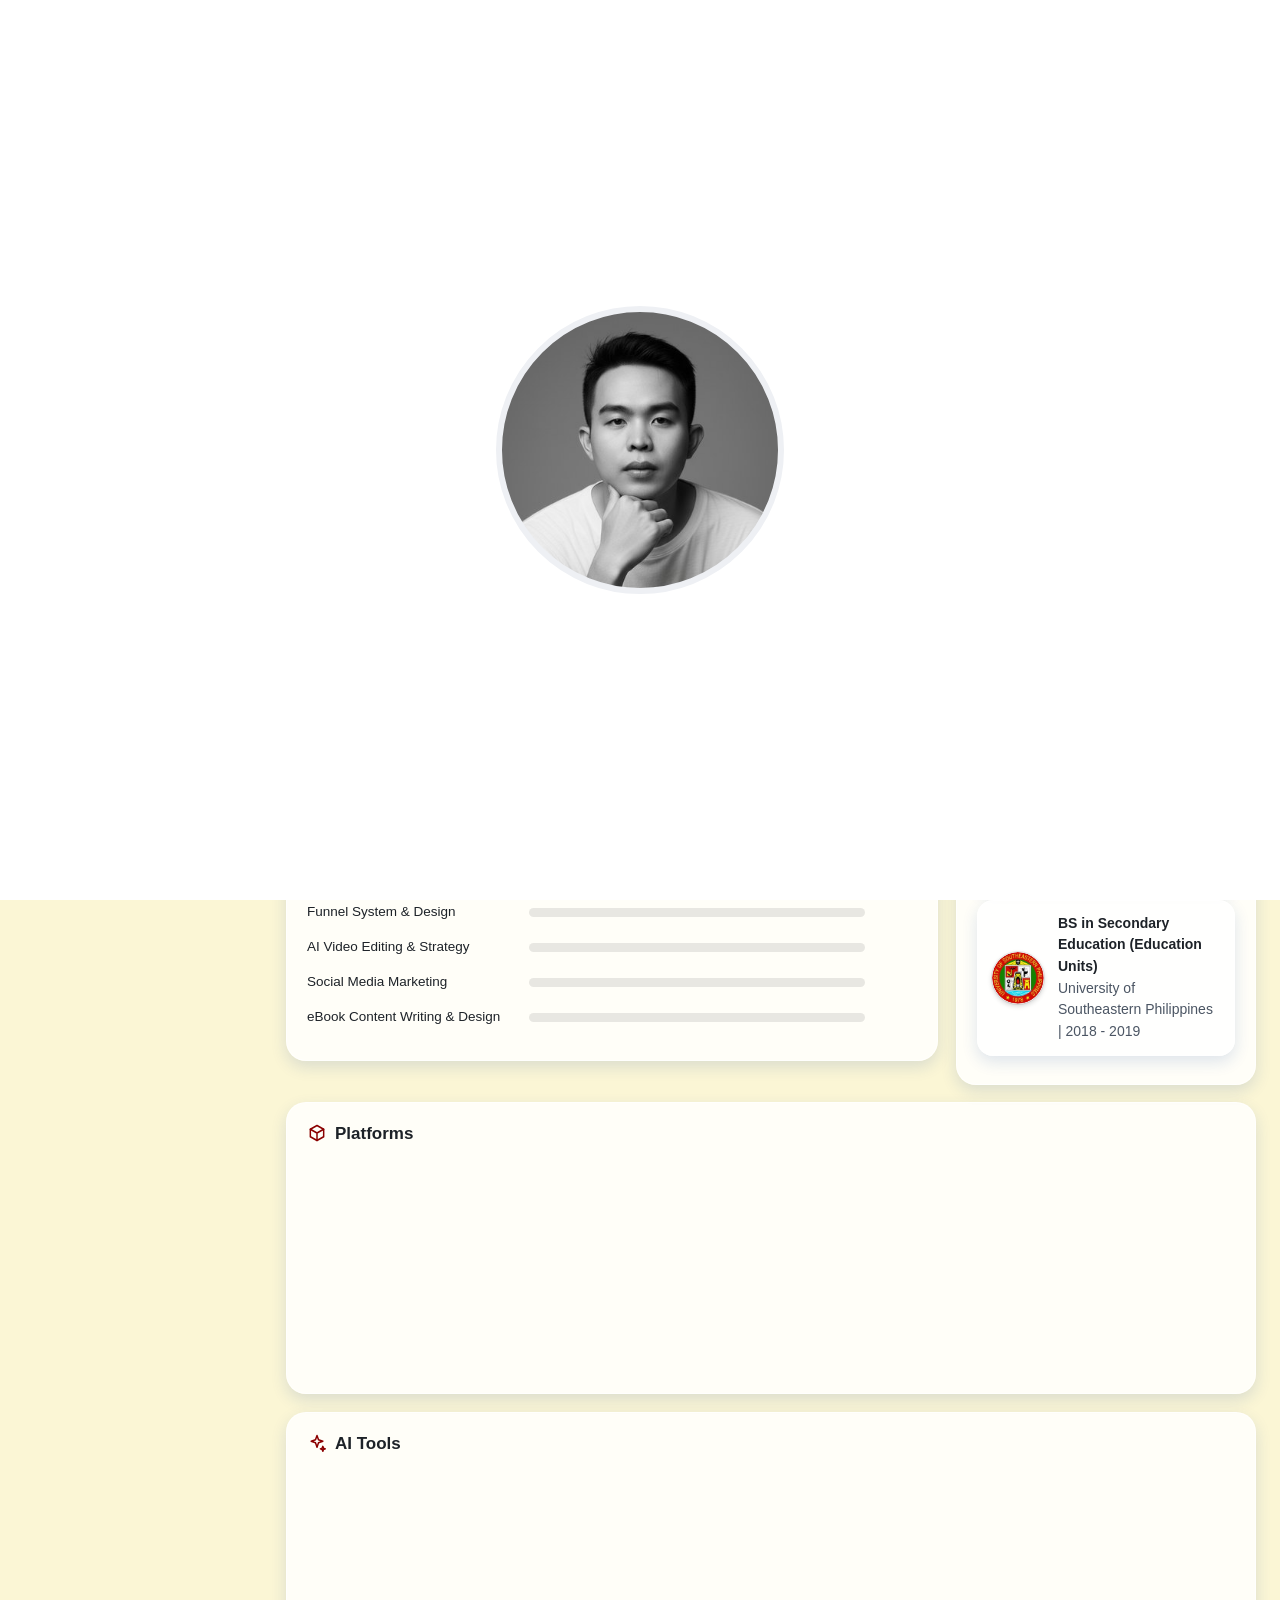
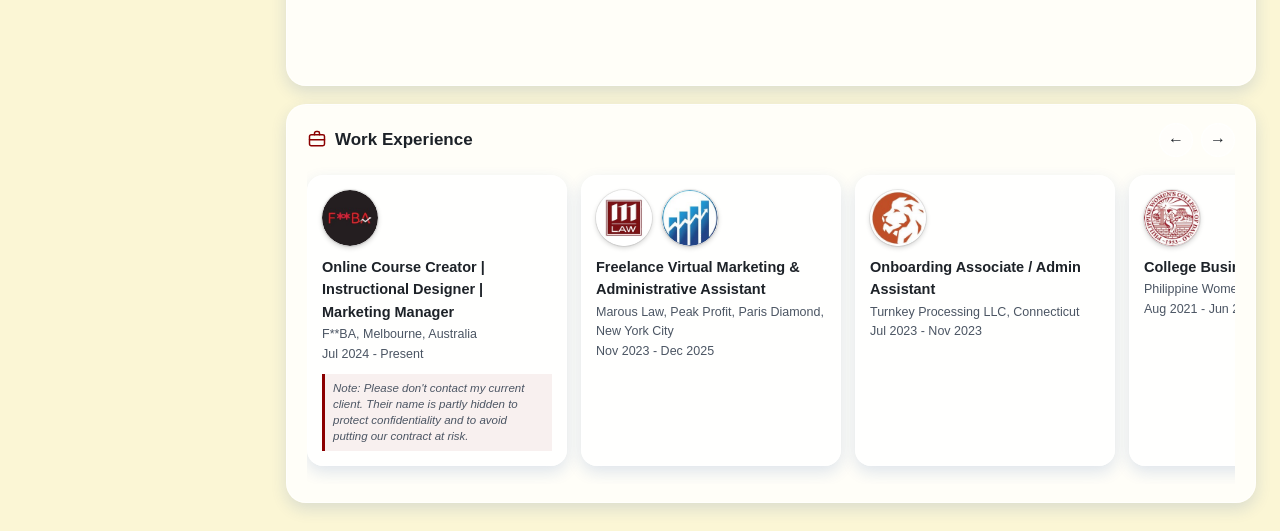
==== commit 14dfd1fc: "Add files via upload" ====
--- a/index.html
+++ b/index.html
@@ -33,7 +33,7 @@
 </head>
 <body>
 <div id="intro" aria-hidden="true"><div class="stage"><div class="scene"><div class="flip">
-<div class="face logo"><svg class="mark" viewBox="0 0 1245 1248"><path class="fl" fill-rule="evenodd" d="M1245,1071L1176,934L1171,927L1142,949L1104,974L1061,999L1014,1023L971,1042L915,1063L830,1087L754,1101L697,1107L657,1109L610,1109L557,1106L499,1099L457,1091L380,1221L422,1230L479,1239L584,1248L696,1247L756,1242L827,1232L891,1219L942,1206L1045,1172L1101,1149L1152,1125L1208,1095L1240,1076ZM1243,174L1173,134L1082,91L1000,60L919,36L848,20L754,6L670,0L590,0L526,4L440,15L361,31L288,51L213,77L144,106L85,135L14,176L12,179L91,324L141,288L217,243L275,215L335,191L409,168L471,154L548,143L589,140L599,141L537,242L0,1063L81,1111L144,1142L147,1141L273,942L452,665L790,155L795,154L828,161L828,165L732,308L176,1155L180,1158L245,1183L304,1202L343,1212L685,668L688,666L904,667L1012,502L793,500L870,380L981,213L984,212L1005,221L1068,253L1121,285L1172,321L1245,177Z"/><path class="sd" pathLength="1" fill-rule="evenodd" d="M1245,1071L1176,934L1171,927L1142,949L1104,974L1061,999L1014,1023L971,1042L915,1063L830,1087L754,1101L697,1107L657,1109L610,1109L557,1106L499,1099L457,1091L380,1221L422,1230L479,1239L584,1248L696,1247L756,1242L827,1232L891,1219L942,1206L1045,1172L1101,1149L1152,1125L1208,1095L1240,1076ZM1243,174L1173,134L1082,91L1000,60L919,36L848,20L754,6L670,0L590,0L526,4L440,15L361,31L288,51L213,77L144,106L85,135L14,176L12,179L91,324L141,288L217,243L275,215L335,191L409,168L471,154L548,143L589,140L599,141L537,242L0,1063L81,1111L144,1142L147,1141L273,942L452,665L790,155L795,154L828,161L828,165L732,308L176,1155L180,1158L245,1183L304,1202L343,1212L685,668L688,666L904,667L1012,502L793,500L870,380L981,213L984,212L1005,221L1068,253L1121,285L1172,321L1245,177Z"/><path class="st" pathLength="1" fill-rule="evenodd" d="M1245,1071L1176,934L1171,927L1142,949L1104,974L1061,999L1014,1023L971,1042L915,1063L830,1087L754,1101L697,1107L657,1109L610,1109L557,1106L499,1099L457,1091L380,1221L422,1230L479,1239L584,1248L696,1247L756,1242L827,1232L891,1219L942,1206L1045,1172L1101,1149L1152,1125L1208,1095L1240,1076ZM1243,174L1173,134L1082,91L1000,60L919,36L848,20L754,6L670,0L590,0L526,4L440,15L361,31L288,51L213,77L144,106L85,135L14,176L12,179L91,324L141,288L217,243L275,215L335,191L409,168L471,154L548,143L589,140L599,141L537,242L0,1063L81,1111L144,1142L147,1141L273,942L452,665L790,155L795,154L828,161L828,165L732,308L176,1155L180,1158L245,1183L304,1202L343,1212L685,668L688,666L904,667L1012,502L793,500L870,380L981,213L984,212L1005,221L1068,253L1121,285L1172,321L1245,177Z"/></svg><img class="wm" alt="" src="assets/img/image-001.png"></div>
+<div class="face logo"><div class="mk"><svg class="mark" viewBox="0 0 1245 1248"><defs><linearGradient id="ig1" x1="0" y1="0" x2="1" y2="1"><stop offset="0" stop-color="#ff1744"/><stop offset=".5" stop-color="#8b3dff"/><stop offset="1" stop-color="#0a6cff"/></linearGradient><linearGradient id="ig2" x1="0" y1="0" x2="1" y2="1"><stop offset="0" stop-color="#8b0a1a"/><stop offset=".5" stop-color="#43208f"/><stop offset="1" stop-color="#0a2a8b"/></linearGradient></defs><path class="sd" pathLength="1" fill-rule="evenodd" d="M1245,1071L1176,934L1171,927L1142,949L1104,974L1061,999L1014,1023L971,1042L915,1063L830,1087L754,1101L697,1107L657,1109L610,1109L557,1106L499,1099L457,1091L380,1221L422,1230L479,1239L584,1248L696,1247L756,1242L827,1232L891,1219L942,1206L1045,1172L1101,1149L1152,1125L1208,1095L1240,1076ZM1243,174L1173,134L1082,91L1000,60L919,36L848,20L754,6L670,0L590,0L526,4L440,15L361,31L288,51L213,77L144,106L85,135L14,176L12,179L91,324L141,288L217,243L275,215L335,191L409,168L471,154L548,143L589,140L599,141L537,242L0,1063L81,1111L144,1142L147,1141L273,942L452,665L790,155L795,154L828,161L828,165L732,308L176,1155L180,1158L245,1183L304,1202L343,1212L685,668L688,666L904,667L1012,502L793,500L870,380L981,213L984,212L1005,221L1068,253L1121,285L1172,321L1245,177Z"/><path class="st" pathLength="1" fill-rule="evenodd" d="M1245,1071L1176,934L1171,927L1142,949L1104,974L1061,999L1014,1023L971,1042L915,1063L830,1087L754,1101L697,1107L657,1109L610,1109L557,1106L499,1099L457,1091L380,1221L422,1230L479,1239L584,1248L696,1247L756,1242L827,1232L891,1219L942,1206L1045,1172L1101,1149L1152,1125L1208,1095L1240,1076ZM1243,174L1173,134L1082,91L1000,60L919,36L848,20L754,6L670,0L590,0L526,4L440,15L361,31L288,51L213,77L144,106L85,135L14,176L12,179L91,324L141,288L217,243L275,215L335,191L409,168L471,154L548,143L589,140L599,141L537,242L0,1063L81,1111L144,1142L147,1141L273,942L452,665L790,155L795,154L828,161L828,165L732,308L176,1155L180,1158L245,1183L304,1202L343,1212L685,668L688,666L904,667L1012,502L793,500L870,380L981,213L984,212L1005,221L1068,253L1121,285L1172,321L1245,177Z"/></svg><img class="mk-img" alt="" src="assets/img/intro-logo.webp" width="800" height="802"></div><img class="wm" alt="" src="assets/img/image-001.png"></div>
 <div class="face back-face"><div class="pface"></div></div>
 </div></div><div class="ref"></div><div class="tagw"><div class="tag"><span class="o">Hey it&rsquo;s me,</span> <span class="em">VA Carlo G.</span></div></div></div></div>
 
@@ -57,5 +57,19 @@
 <script src="assets/js/intro.js" defer></script>
 <script src="assets/js/consent.js" defer></script>
 <script type="module" src="assets/js/terrain.js"></script>
+<!--Start of Tawk.to Script-->
+<script type="text/javascript">
+var Tawk_API=Tawk_API||{}, Tawk_LoadStart=new Date();
+(function(){var loaded=false;function load(){if(loaded)return;loaded=true;
+var s1=document.createElement("script"),s0=document.getElementsByTagName("script")[0];
+s1.async=true;
+s1.src='https://embed.tawk.to/6af6f74953d1b53c46069f4e/1k7abbuha';
+s1.charset='UTF-8';
+s1.setAttribute('crossorigin','*');
+s0.parentNode.insertBefore(s1,s0);}
+["pointerdown","pointermove","scroll","keydown","touchstart"].forEach(function(e){addEventListener(e,load,{once:true,passive:true})});
+setTimeout(load,8000);})();
+</script>
+<!--End of Tawk.to Script-->
 </body>
 </html>
--- a/assets/css/site.css
+++ b/assets/css/site.css
@@ -195,20 +195,20 @@
 #intro .stage{position:absolute;inset:0;display:grid;place-items:center;transition:transform .9s cubic-bezier(.2,.8,.2,1)}
 #intro .scene{perspective:1600px;opacity:0;transform:scale(.92);transition:opacity .7s ease,transform .9s cubic-bezier(.2,.8,.2,1)}
 #intro .scene.in{opacity:1;transform:none}
-#intro .flip{position:relative;width:var(--lw);height:calc(var(--lw)*1.2);transform-style:preserve-3d;transition:transform 1.2s cubic-bezier(.6,0,.2,1)}
+#intro .flip{position:relative;width:var(--lw);height:calc(var(--lw)*1.2);transform-style:preserve-3d;transition:transform 1s cubic-bezier(.6,0,.2,1)}
 #intro .flip.back{transform:rotateY(180deg)}
 #intro .face{position:absolute;inset:0;backface-visibility:hidden;-webkit-backface-visibility:hidden}
 #intro .logo{display:flex;flex-direction:column;align-items:center;gap:calc(var(--lw)*.07)}
-#intro .mark{width:100%;height:calc(var(--lw)*1.0024);overflow:visible;display:block}
+#intro .mk{position:relative;width:100%;height:calc(var(--lw)*1.0024)}#intro .mark{position:absolute;inset:0;width:100%;height:100%;overflow:visible;display:block}#intro .mk-img{position:absolute;inset:0;width:100%;height:100%;opacity:0;object-fit:fill}
 #intro .mark .fl{fill:#32312F;opacity:0}
 #intro .mark .st,#intro .mark .sd{fill:none;stroke-linecap:round;stroke-linejoin:round;stroke-dasharray:1;stroke-dashoffset:1}
-#intro .mark .sd{stroke:#8B0A1A;stroke-width:13}
-#intro .mark .st{stroke:#FF2D4D;stroke-width:5;filter:drop-shadow(0 0 5px rgba(255,30,70,.95)) drop-shadow(0 0 14px rgba(255,0,50,.65))}
-#intro .scene.in .mark .fl{animation:ilf .7s ease .9s forwards}
-#intro .scene.in .mark .st{animation:ils 1.6s ease-in-out forwards,ilc .8s ease 1.4s forwards}
-#intro .scene.in .mark .sd{animation:ils 1.6s ease-in-out forwards,ilcd .8s ease 1.4s forwards}
+#intro .mark .sd{stroke:url(#ig2);stroke-width:13}
+#intro .mark .st{stroke:url(#ig1);stroke-width:5;filter:drop-shadow(0 0 5px rgba(139,61,255,.85)) drop-shadow(0 0 14px rgba(10,108,255,.55))}
+#intro .scene.in .mk-img{animation:ilf .6s ease 1.05s forwards}
+#intro .scene.in .mark .st{animation:ils 1.3s ease-in-out forwards,ilx .5s ease 1.2s forwards}
+#intro .scene.in .mark .sd{animation:ils 1.3s ease-in-out forwards,ilx .5s ease 1.2s forwards}
 #intro .wm{width:calc(var(--lw)*.9);height:auto;opacity:0;transform:translateY(8px)}
-#intro .scene.in .wm{animation:ilw .6s ease 1.5s forwards}
+#intro .scene.in .wm{animation:ilw .5s ease 1.2s forwards}
 @keyframes ils{0%{stroke-dashoffset:1}100%{stroke-dashoffset:0}}
 @keyframes ilc{0%{stroke:#FF2D4D;filter:drop-shadow(0 0 5px rgba(255,30,70,.95)) drop-shadow(0 0 14px rgba(255,0,50,.65))}100%{stroke:#32312F;filter:none}}
 @keyframes ilcd{0%{stroke:#8B0A1A}100%{stroke:#32312F}}
@@ -511,3 +511,7 @@
 .vfac{font:inherit;color:var(--mute);appearance:none;-webkit-appearance:none;padding:0}
 
 html:not(.intro-on) #intro{display:none}
+/* keep the dark closing banner (CTA) intact in lite and dark modes */
+html .card.cb-close,html.lite .card.cb-close,html.dark .card.cb-close,html.lite.dark .card.cb-close{border:0;background:radial-gradient(70% 90% at 90% 0%,rgba(255,45,45,.5),transparent 60%),linear-gradient(145deg,#1b1a17,#32090f 65%,#5e0c18);box-shadow:0 30px 60px -30px rgba(94,12,24,.7);color:#fff}
+@keyframes ilx{from{opacity:1}to{opacity:0}}
+.bt-top{bottom:92px}body.cc-open .bt-top{bottom:calc(var(--cc-h,120px) + 112px)}@media (max-width:640px){.bt-top{bottom:88px}}
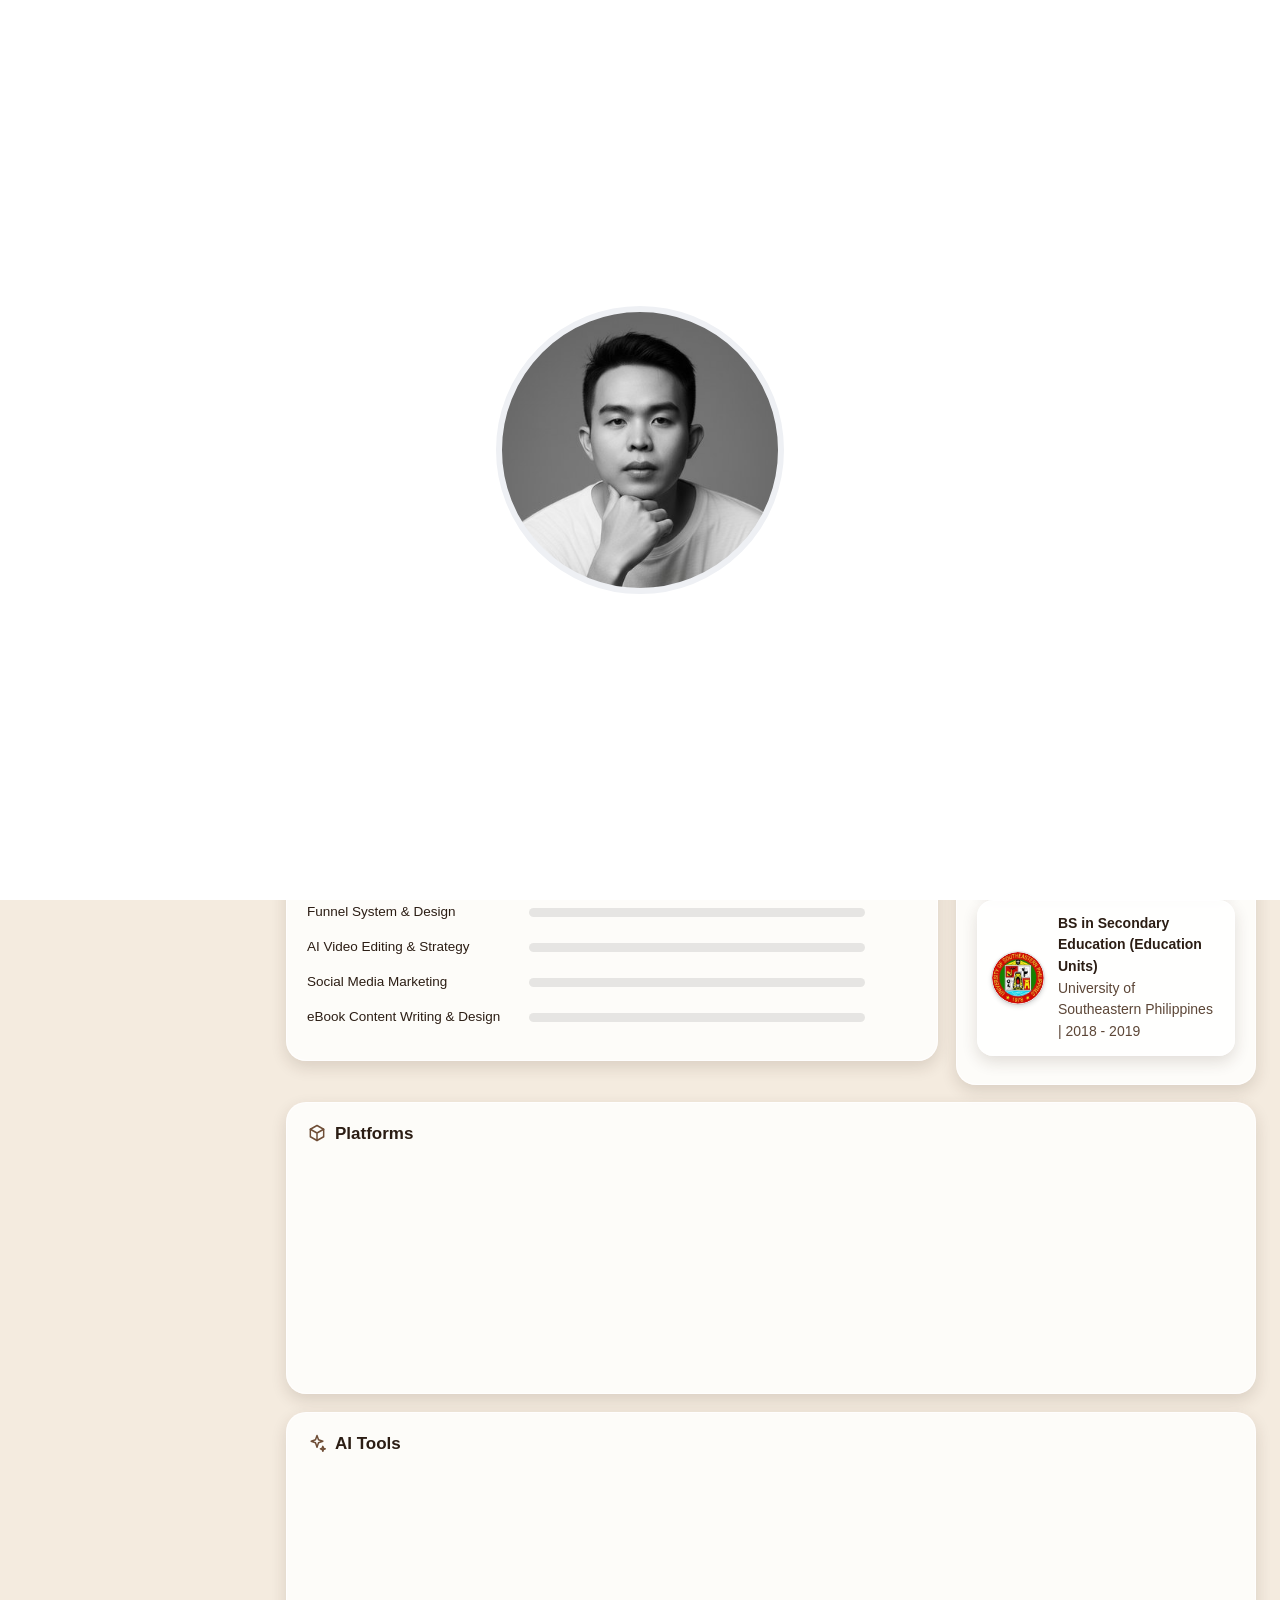
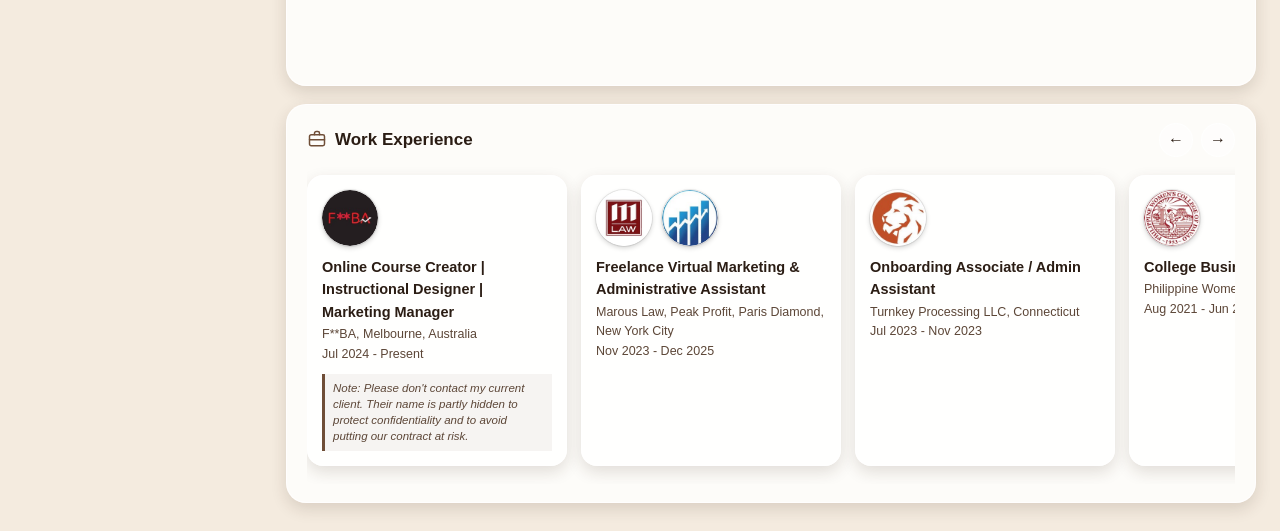
==== commit fdcea699: "Add files via upload" ====
--- a/index.html
+++ b/index.html
@@ -7,7 +7,7 @@
 <meta name="description" content="VA Carlo G. is a LearnWorlds Academy Specialist, Multi-skilled Digital Marketing Professional, Educator, and Entrepreneur passionate about helping coaches and training providers build scalable digital businesses.">
 <meta name="author" content="VA Carlo G.">
 <meta name="robots" content="index, follow, max-image-preview:large, max-snippet:-1">
-<meta name="theme-color" content="#8b0000">
+<meta name="theme-color" content="#6f4e37">
 <link rel="canonical" href="https://vacarlog.taskforcezsolution.com/">
 <link rel="icon" type="image/svg+xml" href="favicon.svg">
 <link rel="icon" href="data:image/svg+xml,%3Csvg%20xmlns=%22http://www.w3.org/2000/svg%22%20viewBox=%22-20%20-20%201285%201288%22%3E%3Cdefs%3E%3ClinearGradient%20id=%22g%22%20x1=%220%22%20y1=%220%22%20x2=%221%22%20y2=%221%22%3E%3Cstop%20offset=%220%22%20stop-color=%22%23e11d2e%22/%3E%3Cstop%20offset=%22.5%22%20stop-color=%22%238b3fd1%22/%3E%3Cstop%20offset=%221%22%20stop-color=%22%230a6cff%22/%3E%3C/linearGradient%3E%3C/defs%3E%3Cpath%20fill=%22url%28%23g%29%22%20fill-rule=%22evenodd%22%20d=%22M1245%2C1071L1176%2C934L1171%2C927L1142%2C949L1104%2C974L1061%2C999L1014%2C1023L971%2C1042L915%2C1063L830%2C1087L754%2C1101L697%2C1107L657%2C1109L610%2C1109L557%2C1106L499%2C1099L457%2C1091L380%2C1221L422%2C1230L479%2C1239L584%2C1248L696%2C1247L756%2C1242L827%2C1232L891%2C1219L942%2C1206L1045%2C1172L1101%2C1149L1152%2C1125L1208%2C1095L1240%2C1076ZM1243%2C174L1173%2C134L1082%2C91L1000%2C60L919%2C36L848%2C20L754%2C6L670%2C0L590%2C0L526%2C4L440%2C15L361%2C31L288%2C51L213%2C77L144%2C106L85%2C135L14%2C176L12%2C179L91%2C324L141%2C288L217%2C243L275%2C215L335%2C191L409%2C168L471%2C154L548%2C143L589%2C140L599%2C141L537%2C242L0%2C1063L81%2C1111L144%2C1142L147%2C1141L273%2C942L452%2C665L790%2C155L795%2C154L828%2C161L828%2C165L732%2C308L176%2C1155L180%2C1158L245%2C1183L304%2C1202L343%2C1212L685%2C668L688%2C666L904%2C667L1012%2C502L793%2C500L870%2C380L981%2C213L984%2C212L1005%2C221L1068%2C253L1121%2C285L1172%2C321L1245%2C177Z%22/%3E%3C/svg%3E">
@@ -56,7 +56,7 @@
 <script src="assets/js/app.js" defer></script>
 <script src="assets/js/intro.js" defer></script>
 <script src="assets/js/consent.js" defer></script>
-<script type="module" src="assets/js/terrain.js"></script>
+<script type="module" src="assets/js/ripple.js"></script>
 <!--Start of Tawk.to Script-->
 <script type="text/javascript">
 var Tawk_API=Tawk_API||{}, Tawk_LoadStart=new Date();
--- a/assets/css/site.css
+++ b/assets/css/site.css
@@ -1,30 +1,30 @@
 
-:root{--bg:#fbf6d5;--card:#fff;--glass:rgba(255,255,255,.45);--glassb:rgba(255,255,255,.75);--ink:#1d2228;--mute:#586271;--bar:#c9d0da;color-scheme:light;--fill:#8b0000;--dark:#e4e6ea;--darkink:#2a2f36;--side:#f4f5f7;--accent:#ff2d2d;--sky:#d9edfb;--line:#dde2e9;--sh:0 4px 14px rgba(0,0,0,.14);
+:root{--bg:#f4ebdf;--card:#fffaf3;--glass:rgba(255,255,255,.45);--glassb:rgba(255,255,255,.75);--ink:#2b1d14;--mute:#5c4637;--bar:#d9cbb8;color-scheme:light;--fill:#6f4e37;--dark:#e8dccb;--darkink:#2b1d14;--side:#f3eadd;--accent:#8a5a36;--sky:#d9edfb;--line:#e3d6c4;--sh:0 4px 14px rgba(0,0,0,.14);
 box-sizing:border-box;padding-top:env(safe-area-inset-top,0px);padding-bottom:env(safe-area-inset-bottom,0px)}
 html{scroll-padding-top:env(safe-area-inset-top,0px)}
 *{box-sizing:border-box}
 body{margin:0;background:var(--bg);color:var(--ink);font:15px/1.55 "Segoe UI",Roboto,"Helvetica Neue",Arial,sans-serif}
 a{color:inherit}
-body::before{content:"";position:fixed;inset:0;z-index:-1;background:radial-gradient(520px 380px at 12% 18%,rgba(255,45,45,.10),transparent 70%),radial-gradient(560px 420px at 88% 30%,rgba(90,160,255,.14),transparent 70%),radial-gradient(600px 420px at 55% 92%,rgba(140,200,90,.12),transparent 70%)}
+body::before{content:"";position:fixed;inset:0;z-index:-1;background:radial-gradient(520px 380px at 12% 18%,rgba(176,131,88,.10),transparent 70%),radial-gradient(560px 420px at 88% 30%,rgba(90,160,255,.14),transparent 70%),radial-gradient(600px 420px at 55% 92%,rgba(140,200,90,.12),transparent 70%)}
 .top{background:var(--dark);color:var(--darkink);height:75px;display:flex;justify-content:flex-end;align-items:center;padding:0 24px;font-style:italic;font-size:13px;text-align:right;line-height:1.35}
 .top a{text-decoration:none;display:block}
 .avatar{position:absolute;left:73px;top:calc(35px + env(safe-area-inset-top,0px));width:90px;height:90px;border-radius:50%;border:5px solid var(--card);background:linear-gradient(var(--sky) 55%,#b9d77a 55%,#8aa51a);display:grid;place-items:center;font-weight:700;font-size:26px;color:#41520b;z-index:5}
 #side{position:absolute;left:0;top:calc(87px + env(safe-area-inset-top,0px));width:242px;box-shadow:var(--sh);background:color-mix(in srgb,var(--side) 92%,transparent);-webkit-backdrop-filter:blur(12px);backdrop-filter:blur(12px);color:var(--darkink);border-radius:0 28px 28px 0;padding:70px 0 26px;z-index:4}
 #side a,#side button{display:block;width:100%;text-align:left;background:none;border:0;color:inherit;font:inherit;cursor:pointer;text-decoration:none}
 #side .m{font-size:17px;padding:10px 24px}
-#side .m:hover,#side .m.on{color:#8b0000;background:rgba(0,0,0,.06)}
+#side .m:hover,#side .m.on{color:#6f4e37;background:rgba(0,0,0,.06)}
 #side .s{font-size:12.5px;padding:3px 24px 3px 38px;opacity:.9}
 #side .s:hover,#side .s.on{opacity:1;text-decoration:underline}
 #side{font-family:"Geist",-apple-system,"Segoe UI",system-ui,sans-serif}
-#side .m{margin:2px 8px;width:calc(100% - 16px);padding:10px 14px;border-radius:.6em}#side .m:hover{padding-left:20px;background:rgba(16,24,40,.045)}
-#side a.m.on,#side a.s.on{color:#8b0000;font-weight:600;background:#fff;box-shadow:0 0 0 1px #e3e9f2,0 1px 2px rgba(16,24,40,.06);text-decoration:none}
+#side .m{margin:2px 8px;width:calc(100% - 16px);padding:10px 14px;border-radius:.6em}#side .m:hover{padding-left:20px;background:rgba(40,24,12,.045)}
+#side a.m.on,#side a.s.on{color:#6f4e37;font-weight:600;background:#fff;box-shadow:0 0 0 1px #e3e9f2,0 1px 2px rgba(40,24,12,.06);text-decoration:none}
 #side .ch{margin-left:auto;margin-right:0;width:1em;height:1em;stroke:#66666b;fill:none;stroke-width:2;transition:transform .6s cubic-bezier(.22,1,.36,1)}#side button[aria-expanded="true"] .ch{transform:rotate(90deg)}
 #side .sub{position:relative;max-height:0;overflow:hidden;margin-left:1.9em;padding-left:.7em;transition:max-height .6s cubic-bezier(.22,1,.36,1)}#side .sub.open{max-height:24em}
-#side .sub::before{content:"";position:absolute;left:0;top:.25em;bottom:.25em;width:1.5px;border-radius:1px;background:rgba(139,0,0,.3);transform:scaleY(0);transform-origin:50% 0;transition:transform .4s cubic-bezier(.32,.72,0,1)}#side .sub.open::before{transform:scaleY(1);transition-delay:.1s}
+#side .sub::before{content:"";position:absolute;left:0;top:.25em;bottom:.25em;width:1.5px;border-radius:1px;background:rgba(111,78,55,.3);transform:scaleY(0);transform-origin:50% 0;transition:transform .4s cubic-bezier(.32,.72,0,1)}#side .sub.open::before{transform:scaleY(1);transition-delay:.1s}
 #side .sub>*{opacity:0;transform:translateX(-.6em);transition:opacity .15s ease,transform .15s ease,background-color .25s ease}
 #side .sub.open>*{opacity:1;transform:none;transition:opacity .3s ease,transform .6s cubic-bezier(.22,1,.36,1),background-color .25s ease}
 #side .sub.open>:nth-child(1){transition-delay:.1s}#side .sub.open>:nth-child(2){transition-delay:.16s}#side .sub.open>:nth-child(3){transition-delay:.22s}#side .sub.open>:nth-child(4){transition-delay:.28s}#side .sub.open>:nth-child(5){transition-delay:.34s}#side .sub.open>:nth-child(6){transition-delay:.4s}
-#side .s,#side .soon{padding:6px 10px;border-radius:.6em;font-size:12.5px}#side .s:hover{padding-left:10px;background:rgba(16,24,40,.045)}
+#side .s,#side .soon{padding:6px 10px;border-radius:.6em;font-size:12.5px}#side .s:hover{padding-left:10px;background:rgba(40,24,12,.045)}
 #side .soon{font-size:12.5px;padding:3px 24px 3px 38px;opacity:.7}
 #side .dl{margin-top:34px;padding:10px 24px;font-size:14px}
 .menu{display:none}
@@ -54,16 +54,16 @@
 .mini{background:var(--glass);-webkit-backdrop-filter:blur(10px);backdrop-filter:blur(10px);border:1px solid var(--glassb);border-radius:8px;box-shadow:var(--sh);padding:12px 14px;margin-bottom:10px;font-size:14px;transition:transform .25s ease}.mini:hover{transform:scale(1.04)}
 .lg{width:44px;height:44px;border-radius:10px;display:grid;place-items:center;color:#fff;font-weight:700;font-size:15px;object-fit:cover;margin-bottom:8px}
 .abt{display:grid;grid-template-columns:200px minmax(0,1fr);gap:24px;max-width:1000px;align-items:start}.pf{width:200px;height:200px;border-radius:50%;object-fit:cover;border:5px solid #fff;box-shadow:var(--sh)}
-.eb{margin:0 0 6px;color:#8b0000;font-size:13px;font-weight:600}.hero h1{font-size:30px;line-height:1.2;margin:0 0 8px}.hero .sub{margin:0;color:var(--mute);font-size:16px;max-width:60ch}
+.eb{margin:0 0 6px;color:#6f4e37;font-size:13px;font-weight:600}.hero h1{font-size:30px;line-height:1.2;margin:0 0 8px}.hero .sub{margin:0;color:var(--mute);font-size:16px;max-width:60ch}
 .cta2{max-width:440px}.cta2 p{margin:0 0 10px;color:var(--mute);font-size:13.5px}
 .card:has(form):hover{transform:none}
 html{scroll-behavior:smooth}
 .two{grid-template-columns:repeat(2,minmax(0,1fr))}.grid>*,.two>*,.card{min-width:0}
-.soc{display:flex;gap:8px;margin-left:18px}.soc a{width:34px;height:34px;border-radius:50%;display:grid;place-items:center;color:#8b0000;border:1.5px solid #8b0000;transition:transform .2s,background .2s,color .2s}.soc a:hover{background:#8b0000;color:#fff;transform:scale(1.2)}.soc svg{width:17px;height:17px;fill:currentColor}
+.soc{display:flex;gap:8px;margin-left:18px}.soc a{width:34px;height:34px;border-radius:50%;display:grid;place-items:center;color:#6f4e37;border:1.5px solid #6f4e37;transition:transform .2s,background .2s,color .2s}.soc a:hover{background:#6f4e37;color:#fff;transform:scale(1.2)}.soc svg{width:17px;height:17px;fill:currentColor}
 .pj{padding:0;overflow:hidden;border:0}.pj img,.pj iframe,.pj video{width:100%;height:100%;object-fit:cover;border:0;display:block}.pj .vid{aspect-ratio:auto;height:100%}.emb iframe,.emb video{width:100%;height:100%;border:0}
-.vid{display:block;width:100%;aspect-ratio:16/9;border:0;border-radius:6px;background:rgba(139,0,0,.06)}
+.vid{display:block;width:100%;aspect-ratio:16/9;border:0;border-radius:6px;background:rgba(111,78,55,.06)}
 .vph{display:grid;place-content:center;justify-items:center;gap:10px;color:var(--mute);font-size:14px;cursor:pointer}.vph p{margin:0}
-.play{width:62px;height:62px;border-radius:50%;background:#8b0000;color:#fff;display:grid;place-items:center;font-size:22px;padding-left:4px;transition:transform .25s,box-shadow .25s}.vph:hover .play{transform:scale(1.15);box-shadow:0 0 0 10px rgba(139,0,0,.15)}
+.play{width:62px;height:62px;border-radius:50%;background:#6f4e37;color:#fff;display:grid;place-items:center;font-size:22px;padding-left:4px;transition:transform .25s,box-shadow .25s}.vph:hover .play{transform:scale(1.15);box-shadow:0 0 0 10px rgba(111,78,55,.15)}
 .pg{display:flex;overflow-x:auto;scroll-snap-type:x mandatory;scrollbar-width:none;padding:12px 0 8px}.pg::-webkit-scrollbar{display:none}.pg>.dots{flex:0 0 100%;scroll-snap-align:start;padding:6px 8px;align-content:start}
 .cnt{font-size:12px;color:var(--mute);align-self:center;margin-right:4px}
 .dot b img{width:100%;height:100%;object-fit:cover;border-radius:50%}.dot b:has(img){background:#fff;overflow:hidden;box-shadow:0 0 0 1px var(--line)}
@@ -80,67 +80,67 @@
 .sl:hover .lg.c3,.er:hover .lg.c3,.mini:hover .lg.c3,.card:hover>.er .lg.c3{animation:spin .9s linear}
 .sl:hover .lg.c3 img,.sl:hover .lg.c3 span,.er:hover .lg.c3 img,.mini:hover .lg.c3 img,.card:hover>.er .lg.c3 img{animation:unmirror .9s linear}
 .er{display:flex;align-items:center;gap:14px;perspective:500px}.er .lg.c3{flex:none;width:52px;height:52px}
-.ico{width:20px;height:20px;stroke:#8b0000;fill:none;stroke-width:1.8;stroke-linecap:round;stroke-linejoin:round;vertical-align:-4px;margin-right:9px;flex:none}
+.ico{width:20px;height:20px;stroke:#6f4e37;fill:none;stroke-width:1.8;stroke-linecap:round;stroke-linejoin:round;vertical-align:-4px;margin-right:9px;flex:none}
 #side .ico{margin-right:12px}h2 .ico{margin-right:8px}
 
 #side .soc{justify-content:center;margin:0 0 6px;padding:0 0 14px}#side .soc a{display:grid;width:34px;padding:0;text-align:center}
-.chips{display:flex;flex-wrap:wrap;gap:8px;margin:12px 0 16px}.chip{border:1px solid var(--glassb);background:var(--glass);color:var(--ink);border-radius:20px;padding:6px 14px;font:inherit;font-size:13px;cursor:pointer;transition:transform .2s,background .2s,color .2s}.chip:hover{transform:translateY(-2px) scale(1.05)}.chip.on{background:#8b0000;color:#fff;border-color:#8b0000}
+.chips{display:flex;flex-wrap:wrap;gap:8px;margin:12px 0 16px}.chip{border:1px solid var(--glassb);background:var(--glass);color:var(--ink);border-radius:20px;padding:6px 14px;font:inherit;font-size:13px;cursor:pointer;transition:transform .2s,background .2s,color .2s}.chip:hover{transform:translateY(-2px) scale(1.05)}.chip.on{background:#6f4e37;color:#fff;border-color:#6f4e37}
 .cc{color:var(--mute);font-size:12px;text-align:right}
 .top .wt{display:inline-block;font-style:normal;font-size:14px;padding:9px 22px;border-radius:22px}
 .cal{display:block;width:100%;min-width:320px;height:700px;border:0;border-radius:6px;margin:12px 0}.cp2{max-width:900px}
 .tiles:has(.pj img){align-items:start}.tiles .pj:has(img){aspect-ratio:auto;display:block}.tiles .pj img{width:100%;height:auto;object-fit:contain;cursor:zoom-in;display:block}.lbx{flex-direction:column}.lbx img{max-width:96vw;max-height:92vh;border-radius:8px}.lbx .mx{position:fixed;right:18px;top:10px;color:#fff}
 #tr{position:fixed;inset:0;z-index:-1;pointer-events:none}#tr canvas{display:block;width:100%;height:100%}body::before{display:none}
 @media (hover:hover) and (pointer:fine){*,*::before,*::after{cursor:none!important}}
-.sf-ring{position:fixed;left:0;top:0;width:38px;height:38px;margin:-19px 0 0 -19px;border-radius:50%;border:1.5px solid #8b0000;pointer-events:none;z-index:9999;opacity:0;transition:background .3s ease,opacity .3s ease}.sf-ring.big{background:rgba(139,0,0,.1)}.sf-dot{position:fixed;left:0;top:0;width:8px;height:8px;margin:-4px 0 0 -4px;border-radius:50%;background:#8b0000;pointer-events:none;z-index:9999;opacity:0;transition:opacity .3s ease}.sf-on .sf-ring,.sf-on .sf-dot{opacity:1}
+.sf-ring{position:fixed;left:0;top:0;width:38px;height:38px;margin:-19px 0 0 -19px;border-radius:50%;border:1.5px solid #6f4e37;pointer-events:none;z-index:9999;opacity:0;transition:background .3s ease,opacity .3s ease}.sf-ring.big{background:rgba(111,78,55,.1)}.sf-dot{position:fixed;left:0;top:0;width:8px;height:8px;margin:-4px 0 0 -4px;border-radius:50%;background:#6f4e37;pointer-events:none;z-index:9999;opacity:0;transition:opacity .3s ease}.sf-on .sf-ring,.sf-on .sf-dot{opacity:1}
 .cf2{position:relative;height:clamp(280px,32vw,420px);perspective:900px}.cv2{position:absolute;left:50%;top:0;width:56%;aspect-ratio:1.6;margin-left:-28%;border:0;padding:0;border-radius:14px;overflow:hidden;background:#fff;box-shadow:0 8px 24px rgba(0,0,0,.2);cursor:pointer;transition:transform .8s cubic-bezier(.22,1,.36,1),opacity .6s ease}.cv2 img{width:100%;height:100%;object-fit:contain;display:block}.nm2{display:grid;justify-items:center;gap:5px;margin-top:10px}.nm2 b{font:600 15px/1.2 "Geist",system-ui,sans-serif;text-align:center}.nm2 span{color:var(--mute);font-size:12px}
 .mqrows{display:grid;gap:6px;-webkit-mask-image:linear-gradient(90deg,transparent,#000 8%,#000 92%,transparent);mask-image:linear-gradient(90deg,transparent,#000 8%,#000 92%,transparent)}.mqr{overflow:hidden;padding:14px 0}
 .mqt{display:flex;width:max-content;animation:mq var(--dur,40s) linear infinite}.mqt.rev{animation-direction:reverse}.mqrows:hover .mqt{animation-play-state:paused}.mqt>.dots{display:flex;flex:none;gap:14px;padding:0 14px 0 0}.mqt .dot{width:86px;flex:none}@keyframes mq{to{transform:translateX(-50%)}}
 .pbr{display:grid;grid-template-columns:minmax(120px,210px) 1fr 40px;align-items:center;gap:12px;font-size:13.5px;margin-bottom:14px}.pbr b{text-align:right;font-weight:600;animation:vl 5.6s ease infinite both;animation-delay:calc(var(--i)*120ms)}
-.pbt{height:9px;border-radius:999px;background:rgba(0,0,0,.09);overflow:hidden}.pbt i{display:block;height:100%;width:calc(var(--v)*100%);border-radius:999px;background:linear-gradient(135deg,#8b0000,#c43a3a);transform-origin:left center;transform:scaleX(0);animation:pbfill 5.6s infinite both;animation-delay:calc(var(--i)*120ms)}
+.pbt{height:9px;border-radius:999px;background:rgba(0,0,0,.09);overflow:hidden}.pbt i{display:block;height:100%;width:calc(var(--v)*100%);border-radius:999px;background:linear-gradient(135deg,#6f4e37,#b08358);transform-origin:left center;transform:scaleX(0);animation:pbfill 5.6s infinite both;animation-delay:calc(var(--i)*120ms)}
 @keyframes pbfill{0%,6%{transform:scaleX(0);animation-timing-function:cubic-bezier(.34,1.56,.64,1)}34%,84%{transform:scaleX(1);animation-timing-function:ease-in}96%,100%{transform:scaleX(0)}}@keyframes vl{0%,14%{opacity:0}34%,84%{opacity:1}94%,100%{opacity:0}}
 @media(max-width:900px){.pbr{grid-template-columns:1fr 40px}.pbr>span{grid-column:1/-1}}@media(prefers-reduced-motion:reduce){.pbt i{transform:none}.pbr b{opacity:1}}
-#side .soc .tg2{position:relative;right:auto;bottom:auto;display:block;flex:none;width:46px;height:26px;margin-left:6px;padding:0;background:#dcd6bd;border-radius:999px;align-self:center}html.dark #side .soc .tg2{background:#8b0000}
+#side .soc .tg2{position:relative;right:auto;bottom:auto;display:block;flex:none;width:46px;height:26px;margin-left:6px;padding:0;background:#d8c7b0;border-radius:999px;align-self:center}html.dark #side .soc .tg2{background:#6f4e37}
 .wide .dots{grid-template-columns:repeat(8,1fr)}@media(max-width:900px){.wide .dots{grid-template-columns:repeat(4,1fr)}}
 #view .grid{align-items:start}#view .grid>.col{display:flex;flex-direction:column;gap:18px}
-.tg2{position:fixed;right:16px;bottom:14px;z-index:60;width:46px;height:26px;border:0;border-radius:999px;background:#dcd6bd;box-shadow:inset 0 0 0 1px rgba(16,24,40,.08);cursor:pointer;transition:background-color .5s ease,transform .6s cubic-bezier(.22,1,.36,1)}.tg2:active{transform:scale(.94)}html.dark .tg2{background:#8b0000}
-.tgk{position:absolute;left:3px;top:3px;width:20px;height:20px;display:grid;place-items:center;border-radius:50%;background:#fff;color:#1d1d1f;box-shadow:0 1px 3px rgba(16,24,40,.25);transition:transform .6s cubic-bezier(.34,1.56,.64,1)}html.dark .tgk{transform:translateX(20px);color:#8b0000}
+.tg2{position:fixed;right:16px;bottom:14px;z-index:60;width:46px;height:26px;border:0;border-radius:999px;background:#d8c7b0;box-shadow:inset 0 0 0 1px rgba(40,24,12,.08);cursor:pointer;transition:background-color .5s ease,transform .6s cubic-bezier(.22,1,.36,1)}.tg2:active{transform:scale(.94)}html.dark .tg2{background:#6f4e37}
+.tgk{position:absolute;left:3px;top:3px;width:20px;height:20px;display:grid;place-items:center;border-radius:50%;background:#fff;color:#1d1d1f;box-shadow:0 1px 3px rgba(40,24,12,.25);transition:transform .6s cubic-bezier(.34,1.56,.64,1)}html.dark .tgk{transform:translateX(20px);color:#6f4e37}
 .tgk svg{position:absolute;width:12px;height:12px;transition:transform .5s cubic-bezier(.32,.72,0,1),opacity .3s ease}.tgk svg:last-child{opacity:0;transform:rotate(-70deg) scale(.4)}html.dark .tgk svg:first-child{opacity:0;transform:rotate(70deg) scale(.4)}html.dark .tgk svg:last-child{opacity:1;transform:none}
 ::view-transition-old(root),::view-transition-new(root){animation:none;mix-blend-mode:normal}
-html.dark{--bg:#17150f;--card:#22201a;--ink:#f1efe6;--mute:#b3afa0;--line:#3a372d;--bar:#3a372d;--darkink:#f1efe6;color-scheme:dark}
-html.dark .card,html.dark .mini,html.dark .sl,html.dark .bl{background:rgba(40,37,30,.5);border-color:rgba(255,255,255,.14);box-shadow:0 1px 1px rgba(255,255,255,.08) inset,0 18px 40px rgba(0,0,0,.45)}
-html.dark #side{background:rgba(30,28,22,.6)}html.dark .nm{color:#f1efe6}html.dark #side a.m.on,html.dark #side a.s.on{background:#2b2820;color:#ff8a8a;box-shadow:0 0 0 1px #3a372d}html.dark #side .m:hover,html.dark #side .s:hover{background:rgba(255,255,255,.06)}
-html.dark .ico,html.dark .lg.c3 .ico{stroke:#ff8a8a}html.dark .eb,html.dark .bl p.eb,html.dark .bl .more{color:#ff8a8a}html.dark .rslot{background:rgba(255,138,138,.14)}html.dark .rw{color:#ff9a9a}html.dark .bm.r{background:rgba(255,255,255,.08);box-shadow:inset 0 0 0 1px rgba(255,255,255,.12)}html.dark .chip,html.dark .fnav button{background:rgba(255,255,255,.08);color:#f1efe6;border-color:rgba(255,255,255,.14)}html.dark input,html.dark textarea{background:rgba(255,255,255,.06);color:#f1efe6}
+html.dark{--bg:#1c130d;--card:#2a1d14;--ink:#f3e9dc;--mute:#cdb9a2;--line:#4a382b;--bar:#4a382b;--darkink:#f3e9dc;color-scheme:dark}
+html.dark .card,html.dark .mini,html.dark .sl,html.dark .bl{background:rgba(52,36,25,.5);border-color:rgba(255,255,255,.14);box-shadow:0 1px 1px rgba(255,255,255,.08) inset,0 18px 40px rgba(0,0,0,.45)}
+html.dark #side{background:rgba(38,26,17,.6)}html.dark .nm{color:#f3e9dc}html.dark #side a.m.on,html.dark #side a.s.on{background:#3a2a1f;color:#d9b48a;box-shadow:0 0 0 1px #4a382b}html.dark #side .m:hover,html.dark #side .s:hover{background:rgba(255,255,255,.06)}
+html.dark .ico,html.dark .lg.c3 .ico{stroke:#d9b48a}html.dark .eb,html.dark .bl p.eb,html.dark .bl .more{color:#d9b48a}html.dark .rslot{background:rgba(255,138,138,.14)}html.dark .rw{color:#d9b48a}html.dark .bm.r{background:rgba(255,255,255,.08);box-shadow:inset 0 0 0 1px rgba(255,255,255,.12)}html.dark .chip,html.dark .fnav button{background:rgba(255,255,255,.08);color:#f3e9dc;border-color:rgba(255,255,255,.14)}html.dark input,html.dark textarea{background:rgba(255,255,255,.06);color:#f3e9dc}
 .top{background:none!important;-webkit-backdrop-filter:none!important;backdrop-filter:none!important;box-shadow:none!important}
 .nm{display:flex;align-items:center;justify-content:center;gap:6px;margin:-30px 0 12px;font:400 17px/1.2 "Geist",system-ui,sans-serif;letter-spacing:-.02em;color:#1d1d1f}.nmt{display:inline-flex;cursor:default}.nmt span{display:block;transition:color .15s ease}.vb{width:18px;height:18px;flex:none}
-.hero2{margin:4px 0 22px;max-width:760px}.hero2 .eb{font:600 12px/1 "Geist",system-ui,sans-serif;letter-spacing:.1em;text-transform:uppercase;color:#8b0000;margin:0 0 12px}
+.hero2{margin:4px 0 22px;max-width:760px}.hero2 .eb{font:600 12px/1 "Geist",system-ui,sans-serif;letter-spacing:.1em;text-transform:uppercase;color:#6f4e37;margin:0 0 12px}
 .hero2 h1{font:650 clamp(28px,4vw,46px)/1.2 "Geist",system-ui,sans-serif;letter-spacing:-.045em;margin:0 0 12px}.hero2 .sub3{color:var(--mute);font-size:16px;max-width:60ch;margin:0 0 16px}
-.rslot{position:relative;display:inline-block;vertical-align:top;height:1.2em;overflow:clip;border-radius:.26em;background:rgba(139,0,0,.1);transition:width .8s cubic-bezier(.87,0,.13,1)}.rw{position:absolute;left:0;top:0;display:block;padding:0 .2em;white-space:nowrap;color:#8b0000;font-weight:650;transform:translateY(115%);transition:transform .8s cubic-bezier(.65,0,.35,1)}.rw.on{transform:none}.rw.out{transform:translateY(-115%)}
+.rslot{position:relative;display:inline-block;vertical-align:top;height:1.2em;overflow:clip;border-radius:.26em;background:rgba(111,78,55,.1);transition:width .8s cubic-bezier(.87,0,.13,1)}.rw{position:absolute;left:0;top:0;display:block;padding:0 .2em;white-space:nowrap;color:#6f4e37;font-weight:650;transform:translateY(115%);transition:transform .8s cubic-bezier(.65,0,.35,1)}.rw.on{transform:none}.rw.out{transform:translateY(-115%)}
 @keyframes fly{from{opacity:0;transform:translate(var(--x),var(--y)) scale(.55) rotate(-6deg)}to{opacity:1;transform:none}}#view .card.fly{animation:fly 1.3s cubic-bezier(.32,.72,0,1) backwards;animation-delay:var(--d)}
-.faqc .th{display:flex;flex-direction:column;justify-content:flex-end;gap:7px;min-height:230px;margin:12px 0;overflow:hidden}.bm{max-width:82%;padding:8px 12px;border-radius:14px;font-size:13.5px;line-height:1.4;animation:rise .45s ease both}.bm.u{align-self:flex-end;background:#8b0000;color:#fff;border-bottom-right-radius:5px}.bm.r{align-self:flex-start;background:rgba(255,255,255,.7);box-shadow:inset 0 0 0 1px rgba(0,0,0,.08);border-bottom-left-radius:5px}
+.faqc .th{display:flex;flex-direction:column;justify-content:flex-end;gap:7px;min-height:230px;margin:12px 0;overflow:hidden}.bm{max-width:82%;padding:8px 12px;border-radius:14px;font-size:13.5px;line-height:1.4;animation:rise .45s ease both}.bm.u{align-self:flex-end;background:#6f4e37;color:#fff;border-bottom-right-radius:5px}.bm.r{align-self:flex-start;background:rgba(255,255,255,.7);box-shadow:inset 0 0 0 1px rgba(0,0,0,.08);border-bottom-left-radius:5px}
 .dts{display:inline-flex;gap:3px;padding:3px 0}.dts i{width:5px;height:5px;border-radius:50%;background:var(--mute);animation:bn 1s infinite ease-in-out both}.dts i:nth-child(2){animation-delay:.15s}.dts i:nth-child(3){animation-delay:.3s}@keyframes bn{0%,70%,100%{transform:none;opacity:.45}35%{transform:translateY(-3px);opacity:1}}
-.card,.mini,.sl,.bl{position:relative;background:rgba(255,255,255,.42);-webkit-backdrop-filter:blur(14px) saturate(1.5);backdrop-filter:blur(14px) saturate(1.5);border:1px solid rgba(255,255,255,.75);border-radius:20px;box-shadow:0 1px 1px rgba(255,255,255,.6) inset,0 18px 40px rgba(20,70,160,.18)}.mini,.sl{border-radius:16px}
+.card,.mini,.sl,.bl{position:relative;background:rgba(255,255,255,.42);-webkit-backdrop-filter:blur(14px) saturate(1.5);backdrop-filter:blur(14px) saturate(1.5);border:1px solid rgba(255,255,255,.75);border-radius:20px;box-shadow:0 1px 1px rgba(255,255,255,.6) inset,0 18px 40px rgba(60,36,20,.18)}.mini,.sl{border-radius:16px}
 #side{background:rgba(244,245,247,.66);-webkit-backdrop-filter:blur(18px) saturate(1.4);backdrop-filter:blur(18px) saturate(1.4)}.top,.cta{background:rgba(236,238,242,.66);-webkit-backdrop-filter:blur(18px) saturate(1.4);backdrop-filter:blur(18px) saturate(1.4)}
 
 
 
 .fanl{position:relative;width:100%;height:calc(var(--ch,20rem) + 9rem)}
 .fc{position:absolute;left:50%;top:calc(50% - 2rem);width:var(--cw);height:var(--ch);margin:calc(var(--ch)/-2) 0 0 calc(var(--cw)/-2);border-radius:14px;overflow:hidden;background:#fff;box-shadow:0 8px 24px rgba(0,0,0,.2);cursor:pointer;transition:transform .7s cubic-bezier(.34,1.45,.55,1),opacity .4s ease;will-change:transform}.fc img{width:100%;height:100%;object-fit:cover;display:block}
-.fnav{display:flex;align-items:center;justify-content:center;gap:16px;margin-top:6px}.fnav button{width:42px;height:42px;border-radius:50%;border:1px solid rgba(255,255,255,.85);background:rgba(255,255,255,.5);-webkit-backdrop-filter:blur(12px);backdrop-filter:blur(12px);color:#8b0000;font-size:18px;cursor:pointer;box-shadow:0 4px 14px rgba(0,0,0,.14);transition:transform .2s}.fnav button:hover{transform:scale(1.15)}.fcount{font-size:13px;color:var(--mute);min-width:70px;text-align:center}
+.fnav{display:flex;align-items:center;justify-content:center;gap:16px;margin-top:6px}.fnav button{width:42px;height:42px;border-radius:50%;border:1px solid rgba(255,255,255,.85);background:rgba(255,255,255,.5);-webkit-backdrop-filter:blur(12px);backdrop-filter:blur(12px);color:#6f4e37;font-size:18px;cursor:pointer;box-shadow:0 4px 14px rgba(0,0,0,.14);transition:transform .2s}.fnav button:hover{transform:scale(1.15)}.fcount{font-size:13px;color:var(--mute);min-width:70px;text-align:center}
 .tiles .pj{border:0!important;border-style:none!important;background:transparent;border-radius:12px;box-shadow:0 4px 14px rgba(0,0,0,.14),0 1px 3px rgba(0,0,0,.08);transition:transform .25s ease,box-shadow .25s ease}
 .tiles .pj:hover{transform:translateY(-4px) scale(1.02);box-shadow:0 12px 24px rgba(0,0,0,.18),0 3px 8px rgba(0,0,0,.1)}.tiles .pj img{border-radius:12px}
-.note{display:block;margin-top:10px;padding:6px 8px;border-left:3px solid #8b0000;background:rgba(139,0,0,.06);color:var(--mute);font-size:11.5px;line-height:1.4;font-style:italic}
-.bl{display:block;text-decoration:none;color:inherit}.bl .bimg{aspect-ratio:16/9;border-radius:6px;overflow:hidden;background:rgba(139,0,0,.08);display:grid;place-items:center;margin-bottom:12px}.bl .bimg span{display:grid}.bl .bimg img,.bl .bimg iframe{width:100%;height:100%;object-fit:cover;border:0}.bl .bimg .ico{width:34px;height:34px;margin:0}
-.bl h3{margin:0 0 6px;font-size:17px;line-height:1.3}.bl p{margin:0 0 8px;color:var(--mute);font-size:13.5px}.bl p.eb{color:#8b0000}.bl small{color:var(--mute);display:block;margin-bottom:6px}.bl .more{color:#8b0000;font-weight:600;font-size:13.5px}.card:has(.cal):hover{transform:none}
+.note{display:block;margin-top:10px;padding:6px 8px;border-left:3px solid #6f4e37;background:rgba(111,78,55,.06);color:var(--mute);font-size:11.5px;line-height:1.4;font-style:italic}
+.bl{display:block;text-decoration:none;color:inherit}.bl .bimg{aspect-ratio:16/9;border-radius:6px;overflow:hidden;background:rgba(111,78,55,.08);display:grid;place-items:center;margin-bottom:12px}.bl .bimg span{display:grid}.bl .bimg img,.bl .bimg iframe{width:100%;height:100%;object-fit:cover;border:0}.bl .bimg .ico{width:34px;height:34px;margin:0}
+.bl h3{margin:0 0 6px;font-size:17px;line-height:1.3}.bl p{margin:0 0 8px;color:var(--mute);font-size:13.5px}.bl p.eb{color:#6f4e37}.bl small{color:var(--mute);display:block;margin-bottom:6px}.bl .more{color:#6f4e37;font-weight:600;font-size:13.5px}.card:has(.cal):hover{transform:none}
 .modal{position:fixed;inset:0;z-index:50;background:rgba(0,0,0,.45);display:grid;place-items:center;padding:16px;-webkit-backdrop-filter:blur(4px);backdrop-filter:blur(4px)}.modal[hidden]{display:none}
 .mbox{position:relative;width:min(820px,100%);height:min(760px,92vh);background:var(--card);border-radius:12px;padding:14px 14px 10px;display:flex;flex-direction:column;animation:rise .3s ease backwards}.mbox iframe{flex:1;width:100%;border:0;border-radius:8px}
-.mx{position:absolute;right:10px;top:4px;border:0;background:none;font-size:30px;line-height:1;cursor:pointer;color:#8b0000;z-index:1}.mbox .sub2{font-size:13px;text-align:center;margin:6px 0 0}.done{display:none;margin:0;padding:10px 12px;border-left:3px solid #8b0000;background:rgba(139,0,0,.06);font-size:13.5px}.sent .done{display:block}.cp{max-width:640px}.cp h2{font-size:22px}.sub2{color:var(--mute);margin:0}
+.mx{position:absolute;right:10px;top:4px;border:0;background:none;font-size:30px;line-height:1;cursor:pointer;color:#6f4e37;z-index:1}.mbox .sub2{font-size:13px;text-align:center;margin:6px 0 0}.done{display:none;margin:0;padding:10px 12px;border-left:3px solid #6f4e37;background:rgba(111,78,55,.06);font-size:13.5px}.sent .done{display:block}.cp{max-width:640px}.cp h2{font-size:22px}.sub2{color:var(--mute);margin:0}
 @keyframes grow{from{width:0}to{width:var(--w)}}@keyframes shine{to{transform:translateX(100%)}}@keyframes rise{from{opacity:0;transform:translateY(14px)}to{opacity:1;transform:none}}
-.sk{cursor:pointer;transition:transform .2s ease}.sk:hover,.sk:focus-visible{transform:translateX(4px)}.sk:hover span,.sk:hover em{color:#8b0000;font-weight:600}
-.bar{transition:transform .2s ease,box-shadow .2s ease}.sk:hover .bar{transform:scaleY(1.3);box-shadow:0 2px 8px rgba(139,0,0,.3)}
+.sk{cursor:pointer;transition:transform .2s ease}.sk:hover,.sk:focus-visible{transform:translateX(4px)}.sk:hover span,.sk:hover em{color:#6f4e37;font-weight:600}
+.bar{transition:transform .2s ease,box-shadow .2s ease}.sk:hover .bar{transform:scaleY(1.3);box-shadow:0 2px 8px rgba(111,78,55,.3)}
 main>*,.col>*,.tiles>*{animation:rise .5s ease backwards}.col>:nth-child(2){animation-delay:.08s}.col>:nth-child(3){animation-delay:.16s}.col>:nth-child(4){animation-delay:.24s}.tiles>:nth-child(3n+2){animation-delay:.07s}.tiles>:nth-child(3n){animation-delay:.14s}
 #side .m,#side .s{transition:padding .2s ease,background .2s ease,color .2s ease}#side .m:hover{padding-left:32px}#side .s:hover{padding-left:48px}
-.btn{transition:transform .2s ease,box-shadow .2s ease,filter .2s}.btn:hover{transform:translateY(-2px);box-shadow:0 6px 14px rgba(255,45,45,.35)}.btn:active{transform:scale(.97)}
-input,textarea{transition:box-shadow .2s,border-color .2s}input:focus,textarea:focus{outline:none;border-color:#8b0000;box-shadow:0 0 0 3px rgba(139,0,0,.18)}
+.btn{transition:transform .2s ease,box-shadow .2s ease,filter .2s}.btn:hover{transform:translateY(-2px);box-shadow:0 6px 14px rgba(176,131,88,.35)}.btn:active{transform:scale(.97)}
+input,textarea{transition:box-shadow .2s,border-color .2s}input:focus,textarea:focus{outline:none;border-color:#6f4e37;box-shadow:0 0 0 3px rgba(111,78,55,.18)}
 .tile em::after{content:" \2192";display:inline-block;transition:transform .2s}.tile:hover em::after{transform:translateX(6px)}
 @media(max-width:900px){.abt{grid-template-columns:1fr}.pf{margin:0 auto}}
 @media(prefers-reduced-motion:reduce){*{transition:none!important;animation:none!important}}
@@ -176,13 +176,13 @@
 .cfan{position:relative;width:100%;height:calc(var(--ch,16rem) + 13rem);overflow:hidden}
 .cfc{position:absolute;left:50%;top:calc(50% - 2.5rem);width:var(--cw);height:var(--ch);margin:calc(var(--ch)/-2) 0 0 calc(var(--cw)/-2);padding:0;border:1px solid rgba(255,255,255,.75);border-radius:20px;cursor:pointer;display:block;overflow:visible;
 background:linear-gradient(150deg,rgba(255,255,255,.6),rgba(255,255,255,.14) 55%,rgba(255,255,255,.3));-webkit-backdrop-filter:blur(10px) saturate(1.4);backdrop-filter:blur(10px) saturate(1.4);
-box-shadow:0 34px 44px -22px rgba(20,40,90,.42),0 14px 18px -10px rgba(20,40,90,.22),0 2px 0 rgba(255,255,255,.95) inset,0 -12px 22px rgba(255,255,255,.3) inset,10px 0 18px -12px rgba(255,255,255,.7) inset;will-change:transform;outline:none}
+box-shadow:0 34px 44px -22px rgba(60,36,20,.42),0 14px 18px -10px rgba(60,36,20,.22),0 2px 0 rgba(255,255,255,.95) inset,0 -12px 22px rgba(255,255,255,.3) inset,10px 0 18px -12px rgba(255,255,255,.7) inset;will-change:transform;outline:none}
 .cfc img{position:absolute;inset:5%;width:90%;height:90%;object-fit:contain;display:block;pointer-events:none;filter:drop-shadow(0 12px 12px rgba(0,0,0,.28));user-select:none}
-.cfc:focus-visible{box-shadow:0 0 0 3px #8b0000,0 34px 44px -22px rgba(20,40,90,.42)}
+.cfc:focus-visible{box-shadow:0 0 0 3px #6f4e37,0 34px 44px -22px rgba(60,36,20,.42)}
 .cfnav{display:flex;align-items:center;justify-content:center;gap:16px;margin-top:2px}
-.cfnav button{width:42px;height:42px;border-radius:50%;border:1px solid rgba(255,255,255,.85);background:rgba(255,255,255,.5);-webkit-backdrop-filter:blur(12px);backdrop-filter:blur(12px);color:#8b0000;font-size:18px;cursor:pointer;box-shadow:0 4px 14px rgba(0,0,0,.14);transition:transform .2s}
+.cfnav button{width:42px;height:42px;border-radius:50%;border:1px solid rgba(255,255,255,.85);background:rgba(255,255,255,.5);-webkit-backdrop-filter:blur(12px);backdrop-filter:blur(12px);color:#6f4e37;font-size:18px;cursor:pointer;box-shadow:0 4px 14px rgba(0,0,0,.14);transition:transform .2s}
 .cfnav button:hover{transform:scale(1.08)}.cfnav button:active{opacity:.7}
-.cfdots{display:flex;gap:8px;align-items:center;flex-wrap:wrap;justify-content:center;max-width:60%}.cfdots span{width:8px;height:8px;border-radius:50%;background:rgba(0,0,0,.16);transition:all .3s}.cfdots span.on{background:#8b0000;transform:scale(1.35)}
+.cfdots{display:flex;gap:8px;align-items:center;flex-wrap:wrap;justify-content:center;max-width:60%}.cfdots span{width:8px;height:8px;border-radius:50%;background:rgba(0,0,0,.16);transition:all .3s}.cfdots span.on{background:#6f4e37;transform:scale(1.35)}
 .cfcap{text-align:center;margin:10px 0 0;font:600 14px/1.3 "Geist",system-ui,sans-serif;color:inherit}
 @media (prefers-reduced-motion:reduce){.cfc{transition:none}}
 
@@ -210,7 +210,7 @@
 #intro .wm{width:calc(var(--lw)*.9);height:auto;opacity:0;transform:translateY(8px)}
 #intro .scene.in .wm{animation:ilw .5s ease 1.2s forwards}
 @keyframes ils{0%{stroke-dashoffset:1}100%{stroke-dashoffset:0}}
-@keyframes ilc{0%{stroke:#FF2D4D;filter:drop-shadow(0 0 5px rgba(255,30,70,.95)) drop-shadow(0 0 14px rgba(255,0,50,.65))}100%{stroke:#32312F;filter:none}}
+@keyframes ilc{0%{stroke:#9a6a43;filter:drop-shadow(0 0 5px rgba(176,131,88,.95)) drop-shadow(0 0 14px rgba(176,131,88,.65))}100%{stroke:#32312F;filter:none}}
 @keyframes ilcd{0%{stroke:#8B0A1A}100%{stroke:#32312F}}
 @keyframes ilf{0%{opacity:0}100%{opacity:1}}
 @keyframes ilw{0%{opacity:0;transform:translateY(8px)}100%{opacity:1;transform:none}}
@@ -225,7 +225,7 @@
 #intro .tag .em{display:inline-block;margin:0 .1em 0 .2em;transform-origin:left center}
 #intro .tag.show .em{animation:iem 4.4s var(--bounce) .9s infinite}
 #intro .tag.show .o{animation:idm 4.4s ease .9s infinite}
-@keyframes iem{0%,14%{transform:scale(1);color:#1D1D1F}32%,72%{transform:scale(1.34);color:#FF2D4D}88%,100%{transform:scale(1);color:#1D1D1F}}
+@keyframes iem{0%,14%{transform:scale(1);color:#1D1D1F}32%,72%{transform:scale(1.34);color:#9a6a43}88%,100%{transform:scale(1);color:#1D1D1F}}
 @keyframes idm{0%,14%{color:#1D1D1F}32%,72%{color:#66666B}88%,100%{color:#1D1D1F}}
 html.intro-on .avatar{visibility:hidden}
 .ia-fly{position:fixed;z-index:2147483001;border-radius:50%;pointer-events:none;box-sizing:border-box;will-change:left,top,width,height}
@@ -234,34 +234,34 @@
 .cb-note{margin:0;color:var(--mute);font-size:13px}
 .cb-btn{font-size:14px;padding:10px 22px}
 .cb-sec{margin:44px 0 0}
-.cb-sec .eb{font:600 12px/1 "Geist",system-ui,sans-serif;letter-spacing:.1em;text-transform:uppercase;color:#8b0000;margin:0 0 12px}
+.cb-sec .eb{font:600 12px/1 "Geist",system-ui,sans-serif;letter-spacing:.1em;text-transform:uppercase;color:#6f4e37;margin:0 0 12px}
 .cb-h{font:650 clamp(24px,3.2vw,36px)/1.2 "Geist",system-ui,sans-serif;letter-spacing:-.035em;margin:0 0 10px;max-width:26em}
 .cb-sub{color:var(--mute);font-size:16px;line-height:1.55;max-width:66ch;margin:0 0 18px}
 .cb-grid{display:grid;grid-template-columns:repeat(auto-fit,minmax(250px,1fr));gap:14px}
 .cb-card h3{font-size:17px;line-height:1.3;margin:6px 0 8px;font-weight:600}
 .cb-card p{margin:0;color:var(--mute);font-size:14px;line-height:1.55}
-.cb-n{color:#8b0000;font:650 13px/1 "Geist",system-ui,sans-serif;letter-spacing:.08em}
+.cb-n{color:#6f4e37;font:650 13px/1 "Geist",system-ui,sans-serif;letter-spacing:.08em}
 .cb-two{display:grid;grid-template-columns:repeat(auto-fit,minmax(300px,1fr));gap:16px;align-items:stretch}
 .cb-prog{display:flex;flex-direction:column}
-.cb-tag{align-self:flex-start;display:inline-block;background:rgba(139,0,0,.1);color:#8b0000;font:600 11px/1 "Geist",system-ui,sans-serif;letter-spacing:.06em;text-transform:uppercase;border-radius:999px;padding:6px 10px;margin-bottom:10px}
+.cb-tag{align-self:flex-start;display:inline-block;background:rgba(111,78,55,.1);color:#6f4e37;font:600 11px/1 "Geist",system-ui,sans-serif;letter-spacing:.06em;text-transform:uppercase;border-radius:999px;padding:6px 10px;margin-bottom:10px}
 .cb-tag.sm{margin:0 0 0 6px;padding:4px 8px;font-size:10px;vertical-align:middle}
 .cb-ph{font:650 22px/1.25 "Geist",system-ui,sans-serif;letter-spacing:-.02em;margin:0 0 8px}
 .cb-for{margin:0 0 8px;font-weight:600;font-size:14px}
 .cb-ul{list-style:none;margin:6px 0 0;padding:0;display:grid;gap:8px}
 .cb-ul li{position:relative;padding-left:22px;font-size:14px;line-height:1.5;color:var(--ink)}
-.cb-ul li::before{content:"";position:absolute;left:3px;top:.55em;width:6px;height:6px;border-radius:50%;background:#8b0000;opacity:.55}
-.cb-ul.ck li::before{content:"✓";width:auto;height:auto;background:none;border-radius:0;top:0;left:0;color:#8b0000;font-weight:700;opacity:1}
+.cb-ul li::before{content:"";position:absolute;left:3px;top:.55em;width:6px;height:6px;border-radius:50%;background:#6f4e37;opacity:.55}
+.cb-ul.ck li::before{content:"✓";width:auto;height:auto;background:none;border-radius:0;top:0;left:0;color:#6f4e37;font-weight:700;opacity:1}
 .cb-tw{overflow-x:auto;border-radius:8px}
 .cb-t{width:100%;min-width:680px;border-collapse:collapse;font-size:14px;background:var(--glass);border:1px solid var(--glassb)}
 .cb-t th,.cb-t td{padding:12px 14px;text-align:left;border-bottom:1px solid var(--line);vertical-align:top}
 .cb-t thead th{font-weight:650;font-size:13px;white-space:nowrap}
 .cb-t tbody th{font-weight:550}
 .cb-t td{color:var(--mute)}
-.cb-t .us{background:rgba(139,0,0,.07);color:var(--ink);font-weight:600}
+.cb-t .us{background:rgba(111,78,55,.07);color:var(--ink);font-weight:600}
 .cb-faq{display:grid;gap:10px}
 .cb-q{padding:0}.cb-q summary{cursor:pointer;list-style:none;padding:16px 44px 16px 20px;font-weight:600;font-size:15.5px;position:relative}
 .cb-q summary::-webkit-details-marker{display:none}
-.cb-q summary::after{content:"+";position:absolute;right:20px;top:50%;transform:translateY(-50%);font-size:22px;color:#8b0000;transition:transform .25s}
+.cb-q summary::after{content:"+";position:absolute;right:20px;top:50%;transform:translateY(-50%);font-size:22px;color:#6f4e37;transition:transform .25s}
 .cb-q[open] summary::after{content:"\2212"}
 .cb-q p{margin:0;padding:0 20px 18px;color:var(--mute);font-size:14.5px;line-height:1.6}
 .cb-close{margin-top:44px;text-align:center;padding:34px 20px}
@@ -272,15 +272,15 @@
 #cflow{width:100%;overflow:visible}
 .bento{--spring:cubic-bezier(.22,1,.36,1);--ease:cubic-bezier(.32,.72,0,1);display:grid;grid-template-columns:repeat(4,minmax(0,1fr));grid-auto-rows:clamp(105px,15vw,200px);grid-auto-flow:dense;gap:14px;padding:6px 2px}
 @supports (transition-timing-function:linear(0,1)){.bento{--spring:linear(0,.0941 5.6%,.2736 11.1%,.4548 16.7%,.6076 22.2%,.7255 27.8%,.8119 33.3%,.8732 38.9%,.9156 44.4%,.9444 50%,.9636 55.6%,.9764 61.1%,.9848 66.7%,.9902 72.2%,.9938 77.8%,.996 83.3%,.9975 88.9%,.9984 94.4%,1 100%)}}
-.bento .bt{position:relative;display:block;padding:0;cursor:zoom-in;overflow:hidden;border-radius:18px;border:1px solid rgba(255,255,255,.75);background:linear-gradient(150deg,rgba(255,255,255,.62),rgba(255,255,255,.14) 55%,rgba(255,255,255,.32));box-shadow:0 2px 4px rgba(20,40,90,.1),0 18px 30px -16px rgba(20,40,90,.35),0 2px 0 rgba(255,255,255,.95) inset;transform:translateZ(0);transition:transform 587ms var(--spring),box-shadow 587ms var(--spring);outline:none}
+.bento .bt{position:relative;display:block;padding:0;cursor:zoom-in;overflow:hidden;border-radius:18px;border:1px solid rgba(255,255,255,.75);background:linear-gradient(150deg,rgba(255,255,255,.62),rgba(255,255,255,.14) 55%,rgba(255,255,255,.32));box-shadow:0 2px 4px rgba(60,36,20,.1),0 18px 30px -16px rgba(60,36,20,.35),0 2px 0 rgba(255,255,255,.95) inset;transform:translateZ(0);transition:transform 587ms var(--spring),box-shadow 587ms var(--spring);outline:none}
 .bento .w2{grid-column:span 2}.bento .h2{grid-row:span 2}
 .bento .bt img{position:absolute;inset:5%;width:90%;height:90%;object-fit:contain;display:block;pointer-events:none;filter:drop-shadow(0 10px 10px rgba(0,0,0,.26));user-select:none}
 .bento .bc{position:absolute;left:12px;right:12px;bottom:9px;font:600 12px/1.25 "Geist",system-ui,sans-serif;color:var(--ink);text-align:left;opacity:0;transform:translateY(6px);transition:opacity .3s,transform .3s;text-shadow:0 1px 0 rgba(255,255,255,.8)}
 .bento .gl{position:absolute;top:-30%;bottom:-30%;left:0;width:42%;background:linear-gradient(100deg,rgba(255,255,255,0) 0%,rgba(255,255,255,.65) 50%,rgba(255,255,255,0) 100%);transform:translateX(-160%) skewX(-20deg);pointer-events:none}
 .bento .bt:hover .gl,.bento .bt:focus-visible .gl{transform:translateX(330%) skewX(-20deg);transition:transform 1100ms var(--ease)}
-.bento .bt:hover,.bento .bt:focus-visible{transform:translateZ(0) rotate(-1.5deg) scale(1.02);box-shadow:0 4px 8px rgba(20,40,90,.14),0 26px 40px -16px rgba(20,40,90,.42),0 2px 0 rgba(255,255,255,.95) inset;z-index:2}
+.bento .bt:hover,.bento .bt:focus-visible{transform:translateZ(0) rotate(-1.5deg) scale(1.02);box-shadow:0 4px 8px rgba(60,36,20,.14),0 26px 40px -16px rgba(60,36,20,.42),0 2px 0 rgba(255,255,255,.95) inset;z-index:2}
 .bento .bt:hover .bc,.bento .bt:focus-visible .bc{opacity:1;transform:none}
-.bento .bt:focus-visible{box-shadow:0 0 0 3px #8b0000}
+.bento .bt:focus-visible{box-shadow:0 0 0 3px #6f4e37}
 @media (max-width:640px){.bento{grid-template-columns:repeat(2,minmax(0,1fr));grid-auto-rows:clamp(96px,28vw,150px);gap:10px}}
 @media (prefers-reduced-motion:reduce){.bento .bt,.bento .gl{transition:none!important}}
 
@@ -288,52 +288,52 @@
 .cb-ico{display:inline-block;font-size:26px;line-height:1}
 .cb-chips{list-style:none;display:flex;flex-wrap:wrap;gap:8px 18px;margin:0;padding:0;font-size:13.5px;color:var(--mute);font-weight:550}
 .cb-close .cb-chips{justify-content:center}
-.cb-alt{background:transparent!important;color:#8b0000!important;border:1.5px solid #8b0000!important}
-.cb-alt:hover{background:rgba(139,0,0,.08)!important}
+.cb-alt{background:transparent!important;color:#6f4e37!important;border:1.5px solid #6f4e37!important}
+.cb-alt:hover{background:rgba(111,78,55,.08)!important}
 .cb-stats{display:grid;grid-template-columns:repeat(auto-fit,minmax(150px,1fr));gap:0;margin-top:20px;border-top:1px solid var(--line);padding-top:16px}
 .cb-stats>div{padding:2px 14px;border-left:1px solid var(--line)}.cb-stats>div:first-child{padding-left:0;border-left:0}
-.cb-stats b{display:block;font:650 20px/1.2 "Geist",system-ui,sans-serif;color:#8b0000;margin-bottom:2px}.cb-stats span{font-size:13px;color:var(--mute)}
+.cb-stats b{display:block;font:650 20px/1.2 "Geist",system-ui,sans-serif;color:#6f4e37;margin-bottom:2px}.cb-stats span{font-size:13px;color:var(--mute)}
 
 
 :root{--bounce:cubic-bezier(.34,1.56,.64,1);--ease3:cubic-bezier(.32,.72,0,1)}
 @supports (transition-timing-function:linear(0,1)){:root{--bounce:linear(0,.0833 5.6%,.2603 11.1%,.4566 16.7%,.6331 22.2%,.7737 27.8%,.8759 33.3%,.9442 38.9%,.9858 44.4%,1.0081 50%,1.0178 55.6%,1.0199 61.1%,1.018 66.7%,1.0143 72.2%,1.0104 77.8%,1.007 83.3%,1.0043 88.9%,1.0023 94.4%,1 100%)}}
 /* ---------- icons ---------- */
-.cb-ico{width:46px;height:46px;border-radius:14px;display:inline-grid;place-items:center;font-size:0;line-height:0;background:linear-gradient(145deg,rgba(255,45,45,.16),rgba(139,0,0,.08));color:#8b0000;box-shadow:inset 0 0 0 1px rgba(139,0,0,.12)}
+.cb-ico{width:46px;height:46px;border-radius:14px;display:inline-grid;place-items:center;font-size:0;line-height:0;background:linear-gradient(145deg,rgba(176,131,88,.16),rgba(111,78,55,.08));color:#6f4e37;box-shadow:inset 0 0 0 1px rgba(111,78,55,.12)}
 .cb-ico svg{width:22px;height:22px}
-.cb-ico.bad{background:linear-gradient(145deg,rgba(225,29,46,.16),rgba(225,29,46,.06));color:#d11a2a;box-shadow:inset 0 0 0 1px rgba(225,29,46,.16)}
-.cb-ico.num{border-radius:50%;background:#8b0000;color:#fff;box-shadow:0 6px 14px rgba(139,0,0,.28)}.cb-ico.num b{font:650 16px/1 "Geist",system-ui,sans-serif}
-.cb-n.nn{display:inline-block;padding:5px 10px;border-radius:999px;background:rgba(139,0,0,.08);letter-spacing:.06em}
-.cb-chips li{display:inline-flex;align-items:center;gap:6px}.cb-chips svg{width:15px;height:15px;color:#8b0000;flex:none}
+.cb-ico.bad{background:linear-gradient(145deg,rgba(154,90,58,.16),rgba(154,90,58,.06));color:#9a5a3a;box-shadow:inset 0 0 0 1px rgba(154,90,58,.16)}
+.cb-ico.num{border-radius:50%;background:#6f4e37;color:#fff;box-shadow:0 6px 14px rgba(111,78,55,.28)}.cb-ico.num b{font:650 16px/1 "Geist",system-ui,sans-serif}
+.cb-n.nn{display:inline-block;padding:5px 10px;border-radius:999px;background:rgba(111,78,55,.08);letter-spacing:.06em}
+.cb-chips li{display:inline-flex;align-items:center;gap:6px}.cb-chips svg{width:15px;height:15px;color:#6f4e37;flex:none}
 /* ---------- hero ---------- */
-.mh{position:relative;text-align:center;margin-top:10px;padding:clamp(40px,6vw,76px) clamp(16px,4vw,48px) 0;border-radius:30px;background:var(--card);box-shadow:0 1px 2px rgba(16,24,40,.05),0 24px 60px -30px rgba(16,24,40,.25);overflow:hidden}
-.mh-eb{display:inline-flex;align-items:center;gap:8px;margin:0 0 20px;padding:7px 14px;border-radius:999px;background:rgba(139,0,0,.07);color:#8b0000;font:600 12px/1 "Geist",system-ui,sans-serif;letter-spacing:.09em;text-transform:uppercase}
-.mh-eb i{width:6px;height:6px;border-radius:50%;background:#ff2d2d;box-shadow:0 0 0 4px rgba(255,45,45,.2)}
+.mh{position:relative;text-align:center;margin-top:10px;padding:clamp(40px,6vw,76px) clamp(16px,4vw,48px) 0;border-radius:30px;background:var(--card);box-shadow:0 1px 2px rgba(40,24,12,.05),0 24px 60px -30px rgba(40,24,12,.25);overflow:hidden}
+.mh-eb{display:inline-flex;align-items:center;gap:8px;margin:0 0 20px;padding:7px 14px;border-radius:999px;background:rgba(111,78,55,.07);color:#6f4e37;font:600 12px/1 "Geist",system-ui,sans-serif;letter-spacing:.09em;text-transform:uppercase}
+.mh-eb i{width:6px;height:6px;border-radius:50%;background:#8a5a36;box-shadow:0 0 0 4px rgba(176,131,88,.2)}
 .mh h1{font:400 clamp(34px,5.4vw,62px)/1.05 Georgia,"Times New Roman",serif;letter-spacing:-.02em;max-width:15em;margin:0 auto 18px;color:var(--ink)}
 .mh-sub{color:var(--mute);font-size:clamp(15px,1.5vw,18px);line-height:1.6;max-width:40em;margin:0 auto 28px}
 .mh-btns{display:flex;gap:12px;justify-content:center;flex-wrap:wrap}
 .mh-b{display:inline-flex;align-items:center;padding:13px 26px;border-radius:999px;font:600 14.5px/1 "Geist",system-ui,sans-serif;text-decoration:none;transition:transform .25s var(--ease3),box-shadow .25s}
 .mh-b:hover{transform:translateY(-2px)}
-.mh-b.dark{background:#17181c;color:#fff;box-shadow:0 10px 22px -8px rgba(23,24,28,.6)}
-.mh-b.light{background:var(--card);color:var(--ink);box-shadow:0 0 0 1px var(--line),0 2px 8px rgba(16,24,40,.08)}
+.mh-b.dark{background:#2b1d14;color:#fff;box-shadow:0 10px 22px -8px rgba(23,24,28,.6)}
+.mh-b.light{background:var(--card);color:var(--ink);box-shadow:0 0 0 1px var(--line),0 2px 8px rgba(40,24,12,.08)}
 .mh-trust{margin:18px auto 0;max-width:46em;font-size:12.5px;line-height:1.6;color:var(--mute);font-weight:550}
 .mh-fan{position:relative;height:clamp(240px,30vw,370px);margin-top:38px}
-.mh-c{position:absolute;left:50%;bottom:clamp(-70px,-6vw,-40px);width:clamp(150px,24vw,288px);aspect-ratio:3/4;border-radius:22px;overflow:hidden;background:linear-gradient(160deg,#fff,#f2ebe4);box-shadow:0 2px 4px rgba(16,24,40,.08),0 30px 50px -18px rgba(16,24,40,.38);transition:transform .6s var(--bounce)}
+.mh-c{position:absolute;left:50%;bottom:clamp(-70px,-6vw,-40px);width:clamp(150px,24vw,288px);aspect-ratio:3/4;border-radius:22px;overflow:hidden;background:linear-gradient(160deg,#fff,#f2ebe4);box-shadow:0 2px 4px rgba(40,24,12,.08),0 30px 50px -18px rgba(40,24,12,.38);transition:transform .6s var(--bounce)}
 .mh-c img{width:100%;height:100%;display:block;pointer-events:none}
 .mh-c.c1{z-index:3;transform:translateX(-50%)}.mh-c.c0{z-index:2;transform:translateX(-136%) translateY(8%) rotate(-5deg)}.mh-c.c2{z-index:2;transform:translateX(36%) translateY(8%) rotate(5deg)}
 .mh-fan:hover .c1{transform:translateX(-50%) translateY(-8px)}.mh-fan:hover .c0{transform:translateX(-142%) translateY(8%) rotate(-7deg)}.mh-fan:hover .c2{transform:translateX(42%) translateY(8%) rotate(7deg)}
-.mh-c.mh-stat{display:flex;flex-direction:column;justify-content:flex-start;gap:18px;align-items:flex-start;text-align:left;padding:clamp(14px,2vw,24px);color:#17181c}
-.mh-c.mh-stat .mh-i{width:44px;height:44px;border-radius:14px;display:grid;place-items:center;background:rgba(139,0,0,.1);color:#8b0000}.mh-c.mh-stat .mh-i svg{width:22px;height:22px}
+.mh-c.mh-stat{display:flex;flex-direction:column;justify-content:flex-start;gap:18px;align-items:flex-start;text-align:left;padding:clamp(14px,2vw,24px);color:#2b1d14}
+.mh-c.mh-stat .mh-i{width:44px;height:44px;border-radius:14px;display:grid;place-items:center;background:rgba(111,78,55,.1);color:#6f4e37}.mh-c.mh-stat .mh-i svg{width:22px;height:22px}
 .mh-c.mh-stat b{display:block;font:650 clamp(22px,3vw,34px)/1.1 "Geist",system-ui,sans-serif;letter-spacing:-.03em;margin-bottom:6px}.mh-c.mh-stat em{font-style:normal;font-size:clamp(12px,1.2vw,14px);opacity:.7}
-.mh-c.mh-stat.c0{background:linear-gradient(160deg,#fff,#f7e7e3)}
-.mh-c.mh-stat.c1{background:radial-gradient(120% 80% at 100% 0%,rgba(255,45,45,.55),transparent 60%),linear-gradient(160deg,#1d1b18,#3a0c12);color:#fff}
+.mh-c.mh-stat.c0{background:linear-gradient(160deg,#fff,#f4e6d8)}
+.mh-c.mh-stat.c1{background:radial-gradient(120% 80% at 100% 0%,rgba(176,131,88,.55),transparent 60%),linear-gradient(160deg,#1d1b18,#3a2416);color:#fff}
 .mh-c.mh-stat.c1 .mh-i{background:rgba(255,255,255,.14);color:#fff}
-.mh-c.mh-stat.c2{background:linear-gradient(160deg,#ffe9e2,#ffc7bd)}
+.mh-c.mh-stat.c2{background:linear-gradient(160deg,#f1e0cc,#e3c9a8)}
 /* ---------- sections ---------- */
 .cb-sec{margin:76px 0 0}
-.cb-sec .eb{display:inline-flex;margin:0 0 14px;padding:7px 13px;border-radius:999px;background:rgba(139,0,0,.07);color:#8b0000;font:600 11.5px/1 "Geist",system-ui,sans-serif;letter-spacing:.09em;text-transform:uppercase}
+.cb-sec .eb{display:inline-flex;margin:0 0 14px;padding:7px 13px;border-radius:999px;background:rgba(111,78,55,.07);color:#6f4e37;font:600 11.5px/1 "Geist",system-ui,sans-serif;letter-spacing:.09em;text-transform:uppercase}
 .cb-h{font:650 clamp(26px,3.5vw,42px)/1.12 "Geist",system-ui,sans-serif;letter-spacing:-.035em;max-width:20em}
 .cb-sub{font-size:clamp(15px,1.3vw,17px);max-width:44em}
-.cb-card{border-radius:22px;border:1px solid var(--line);background:var(--card);box-shadow:0 1px 2px rgba(16,24,40,.04);padding:22px;transition:transform .35s var(--ease3),box-shadow .35s,border-color .35s}
+.cb-card{border-radius:22px;border:1px solid var(--line);background:var(--card);box-shadow:0 1px 2px rgba(40,24,12,.04);padding:22px;transition:transform .35s var(--ease3),box-shadow .35s,border-color .35s}
 .cb-card h3{margin:14px 0 8px;font-size:17px}
 .cb-card .cb-n{display:inline-block}
 .cb-sec.cs-split,.cb-sec.cs-faqs{display:grid;grid-template-columns:minmax(0,5fr) minmax(0,7fr);gap:40px;align-items:start}
@@ -342,49 +342,49 @@
 .cb-sec.cs-split .cb-card{background:linear-gradient(180deg,var(--card),rgba(255,255,255,.4))}
 /* bento */
 .cs-bento .cb-grid{grid-template-columns:repeat(4,minmax(0,1fr));gap:14px}
-.cs-bento .cb-card:first-child{grid-column:span 2;grid-row:span 2;display:flex;flex-direction:column;justify-content:flex-end;color:#fff;border:0;background:radial-gradient(90% 70% at 100% 0%,rgba(255,45,45,.5),transparent 60%),linear-gradient(150deg,#1d1b18,#3a0c12 70%,#6e0f1b);min-height:250px}
+.cs-bento .cb-card:first-child{grid-column:span 2;grid-row:span 2;display:flex;flex-direction:column;justify-content:flex-end;color:#fff;border:0;background:radial-gradient(90% 70% at 100% 0%,rgba(176,131,88,.5),transparent 60%),linear-gradient(150deg,#1d1b18,#3a2416 70%,#5a3a24);min-height:250px}
 .cs-bento .cb-card:first-child h3{font-size:24px;color:#fff}.cs-bento .cb-card:first-child p{color:rgba(255,255,255,.78);font-size:15px}
 .cs-bento .cb-card:first-child .cb-ico{background:rgba(255,255,255,.14);color:#fff;box-shadow:none;align-self:flex-start;margin-bottom:auto}
 .cs-bento .cb-card:first-child .cb-n{background:rgba(255,255,255,.16);color:#fff;align-self:flex-start;margin-bottom:auto}
 .cs-bento .cb-grid[data-n="4"] .cb-card:nth-child(4){grid-column:span 2}.cs-bento .cb-grid[data-n="6"] .cb-card:nth-child(6){grid-column:span 4}
 /* tiles */
 .cs-tiles .cb-grid{grid-template-columns:repeat(auto-fill,minmax(250px,1fr))}
-.cs-tiles .cb-card:hover,.cs-bento .cb-card:not(:first-child):hover,.cb-sec.cs-split .cb-card:hover{transform:translateY(-4px);box-shadow:0 18px 34px -18px rgba(139,0,0,.35);border-color:rgba(139,0,0,.3)}
+.cs-tiles .cb-card:hover,.cs-bento .cb-card:not(:first-child):hover,.cb-sec.cs-split .cb-card:hover{transform:translateY(-4px);box-shadow:0 18px 34px -18px rgba(111,78,55,.35);border-color:rgba(111,78,55,.3)}
 /* tabs */
 .cb-tabs{display:grid;grid-template-columns:minmax(220px,1fr) 2.2fr;gap:20px;margin-top:6px}
 .cb-tn{display:flex;flex-direction:column;gap:8px}
 .cb-tn button{display:flex;align-items:center;gap:12px;text-align:left;padding:12px 14px;border-radius:18px;background:transparent;border:1px solid transparent;font:600 14.5px/1.25 "Geist",system-ui,sans-serif;color:var(--mute);cursor:pointer;transition:all .3s var(--ease3)}
 .cb-tn button .cb-ico{width:38px;height:38px;border-radius:12px;flex:none}.cb-tn button .cb-ico svg{width:19px;height:19px}
 .cb-tn button:hover{color:var(--ink)}
-.cb-tn button.on{background:var(--card);border-color:var(--line);color:var(--ink);box-shadow:0 10px 24px -14px rgba(16,24,40,.35)}
+.cb-tn button.on{background:var(--card);border-color:var(--line);color:var(--ink);box-shadow:0 10px 24px -14px rgba(40,24,12,.35)}
 .cb-tp{background:var(--card);border:1px solid var(--line);border-radius:26px;padding:clamp(20px,3vw,32px);min-height:280px}
 .cb-tp .pn{display:none}.cb-tp .pn.on{display:block;animation:cbfade .4s var(--ease3)}
 .cb-tp h3{font-size:22px;letter-spacing:-.02em;margin:0 0 14px;display:flex;align-items:center;gap:10px}
 .cb-tp .cb-ico{display:none}
 .cb-tp .cb-ul{gap:11px;grid-template-columns:1fr}.cb-tp .cb-ul li{padding-left:28px;font-size:15px}
-.cb-tp .cb-ul li::before{content:"✓";width:18px;height:18px;border-radius:50%;background:rgba(139,0,0,.1);color:#8b0000;font-size:11px;font-weight:700;display:grid;place-items:center;top:2px;left:0;opacity:1}
+.cb-tp .cb-ul li::before{content:"✓";width:18px;height:18px;border-radius:50%;background:rgba(111,78,55,.1);color:#6f4e37;font-size:11px;font-weight:700;display:grid;place-items:center;top:2px;left:0;opacity:1}
 @keyframes cbfade{from{opacity:0;transform:translateY(8px)}to{opacity:1;transform:none}}
 /* timeline */
 .cb-grid.cs-tl{grid-template-columns:repeat(auto-fit,minmax(168px,1fr));gap:0;margin-top:10px}
 .cs-tl .cb-card{background:none;border:0;box-shadow:none;border-radius:0;padding:0 18px 0 0;position:relative}
 .cs-tl .cb-card:hover{transform:none;box-shadow:none}
-.cs-tl .cb-card::after{content:"";position:absolute;top:22px;left:60px;right:8px;height:2px;border-radius:2px;background:linear-gradient(90deg,#8b0000,rgba(139,0,0,.1))}
+.cs-tl .cb-card::after{content:"";position:absolute;top:22px;left:60px;right:8px;height:2px;border-radius:2px;background:linear-gradient(90deg,#6f4e37,rgba(111,78,55,.1))}
 .cs-tl .cb-card:last-child::after{display:none}
-.cs-tl .cb-card .nn{display:inline-grid;place-items:center;width:46px;height:46px;border-radius:50%;padding:0;background:#8b0000;color:#fff;font-size:14px;box-shadow:0 6px 14px rgba(139,0,0,.28)}
+.cs-tl .cb-card .nn{display:inline-grid;place-items:center;width:46px;height:46px;border-radius:50%;padding:0;background:#6f4e37;color:#fff;font-size:14px;box-shadow:0 6px 14px rgba(111,78,55,.28)}
 .cs-tl .cb-card h3{margin:16px 0 6px}
 /* faq */
 .cb-faq{gap:12px}
-.cb-q{border-radius:20px}.cb-q summary{padding:18px 52px 18px 22px;font-size:16px}.cb-q[open]{border-color:rgba(139,0,0,.3);box-shadow:0 14px 30px -20px rgba(139,0,0,.45)}
+.cb-q{border-radius:20px}.cb-q summary{padding:18px 52px 18px 22px;font-size:16px}.cb-q[open]{border-color:rgba(111,78,55,.3);box-shadow:0 14px 30px -20px rgba(111,78,55,.45)}
 /* table */
 .cb-tw{border-radius:22px;border:1px solid var(--line)}.cb-t{border:0}
 /* closing banner */
-.cb-close{border:0;border-radius:30px;padding:clamp(34px,5vw,64px) 20px;color:#fff;background:radial-gradient(70% 90% at 90% 0%,rgba(255,45,45,.5),transparent 60%),linear-gradient(145deg,#1b1a17,#32090f 65%,#5e0c18);box-shadow:0 30px 60px -30px rgba(94,12,24,.7)}
+.cb-close{border:0;border-radius:30px;padding:clamp(34px,5vw,64px) 20px;color:#fff;background:radial-gradient(70% 90% at 90% 0%,rgba(176,131,88,.5),transparent 60%),linear-gradient(145deg,#1f130c,#3a2416 65%,#5a3a24);box-shadow:0 30px 60px -30px rgba(58,36,22,.7)}
 .cb-close .cb-h{color:#fff}.cb-close .cb-sub,.cb-close .cb-note{color:rgba(255,255,255,.75)}
 .cb-close .eb{display:inline-flex;background:rgba(255,255,255,.12);color:#fff}
-.cb-close .cb-chips{color:rgba(255,255,255,.8)}.cb-close .cb-chips svg{color:#ff8a8a}
+.cb-close .cb-chips{color:rgba(255,255,255,.8)}.cb-close .cb-chips svg{color:#d9b48a}
 .cb-close .cb-alt{color:#fff!important;border-color:rgba(255,255,255,.55)!important}.cb-close .cb-alt:hover{background:rgba(255,255,255,.12)!important}
 /* back to top */
-.bt-top{position:fixed;right:22px;bottom:22px;z-index:95;width:46px;height:46px;display:grid;place-items:center;overflow:hidden;border:0;border-radius:50%;background:#8b0000;color:#fff;cursor:pointer;box-shadow:0 1px 2px rgba(139,0,0,.3),0 10px 22px rgba(139,0,0,.3);opacity:0;transform:translateY(14px) scale(.6);pointer-events:none;transition:transform 594ms var(--bounce),opacity .2s ease}
+.bt-top{position:fixed;right:22px;bottom:22px;z-index:95;width:46px;height:46px;display:grid;place-items:center;overflow:hidden;border:0;border-radius:50%;background:#6f4e37;color:#fff;cursor:pointer;box-shadow:0 1px 2px rgba(111,78,55,.3),0 10px 22px rgba(111,78,55,.3);opacity:0;transform:translateY(14px) scale(.6);pointer-events:none;transition:transform 594ms var(--bounce),opacity .2s ease}
 .bt-top.show{opacity:1;transform:none;pointer-events:auto}
 .bt-top svg{width:18px;height:18px}
 .bt-top.go svg{animation:bt-up .6s var(--ease3) infinite}
@@ -401,20 +401,20 @@
 
 /* ambient colour behind the UI so the glass has something to refract */
 body::before{content:"";position:fixed;inset:0;z-index:-1;pointer-events:none;background:
- radial-gradient(38% 34% at 6% 18%,rgba(255,45,45,.26),transparent 70%),
+ radial-gradient(38% 34% at 6% 18%,rgba(176,131,88,.26),transparent 70%),
  radial-gradient(34% 30% at 14% 78%,rgba(255,176,60,.42),transparent 70%),
  radial-gradient(30% 28% at 62% 6%,rgba(255,120,90,.2),transparent 70%),
  radial-gradient(36% 32% at 96% 70%,rgba(255,200,90,.3),transparent 70%)}
 html.dark body::before{background:
- radial-gradient(38% 34% at 6% 18%,rgba(255,45,45,.22),transparent 70%),
+ radial-gradient(38% 34% at 6% 18%,rgba(176,131,88,.22),transparent 70%),
  radial-gradient(34% 30% at 14% 78%,rgba(190,110,20,.28),transparent 70%),
  radial-gradient(30% 28% at 62% 6%,rgba(120,40,40,.25),transparent 70%)}
 /* sidebar */
 html #side{background:linear-gradient(150deg,rgba(255,255,255,.58),rgba(255,255,255,.2) 60%,rgba(255,255,255,.34));-webkit-backdrop-filter:blur(24px) saturate(1.9);backdrop-filter:blur(24px) saturate(1.9);border:1px solid rgba(255,255,255,.7);border-left:0;box-shadow:0 12px 40px -8px rgba(120,60,20,.28),inset 0 1px 0 rgba(255,255,255,.85),inset 0 -1px 0 rgba(255,255,255,.25)}
 /* menu boxes */
 html #side .m{margin:5px 10px;width:calc(100% - 20px);background:linear-gradient(145deg,rgba(255,255,255,.42),rgba(255,255,255,.14));border:1px solid rgba(255,255,255,.62);-webkit-backdrop-filter:blur(10px) saturate(1.5);backdrop-filter:blur(10px) saturate(1.5);box-shadow:0 4px 14px -6px rgba(120,60,20,.25),inset 0 1px 0 rgba(255,255,255,.8)}
-html #side .m:hover{background:linear-gradient(145deg,rgba(255,255,255,.68),rgba(255,255,255,.3));box-shadow:0 8px 20px -8px rgba(139,0,0,.3),inset 0 1px 0 rgba(255,255,255,.9)}
-html #side a.m.on,html #side a.s.on{background:linear-gradient(145deg,rgba(255,255,255,.88),rgba(255,255,255,.55));border-color:rgba(255,255,255,.95);color:#8b0000;box-shadow:0 8px 22px -8px rgba(139,0,0,.38),inset 0 1px 0 #fff}
+html #side .m:hover{background:linear-gradient(145deg,rgba(255,255,255,.68),rgba(255,255,255,.3));box-shadow:0 8px 20px -8px rgba(111,78,55,.3),inset 0 1px 0 rgba(255,255,255,.9)}
+html #side a.m.on,html #side a.s.on{background:linear-gradient(145deg,rgba(255,255,255,.88),rgba(255,255,255,.55));border-color:rgba(255,255,255,.95);color:#6f4e37;box-shadow:0 8px 22px -8px rgba(111,78,55,.38),inset 0 1px 0 #fff}
 /* sub-menu panel + boxes */
 html #side .sub{margin:0 10px 4px 14px;padding:0 8px 0 8px;border-radius:20px}
 html #side .sub.open{padding:8px;background:linear-gradient(150deg,rgba(255,255,255,.34),rgba(255,255,255,.1));border:1px solid rgba(255,255,255,.58);-webkit-backdrop-filter:blur(12px);backdrop-filter:blur(12px);box-shadow:inset 0 1px 0 rgba(255,255,255,.75),0 6px 18px -10px rgba(120,60,20,.25)}
@@ -423,10 +423,10 @@
 html #side .s:hover{background:linear-gradient(145deg,rgba(255,255,255,.7),rgba(255,255,255,.3));text-decoration:none}
 html #side .soc a{background:linear-gradient(145deg,rgba(255,255,255,.55),rgba(255,255,255,.18));border:1px solid rgba(255,255,255,.7);border-radius:50%;height:34px;margin:0 3px;box-shadow:0 4px 12px -6px rgba(120,60,20,.3),inset 0 1px 0 rgba(255,255,255,.85)}
 /* dark mode glass */
-html.dark #side{background:linear-gradient(150deg,rgba(60,54,44,.55),rgba(30,28,22,.35));border-color:rgba(255,255,255,.14);box-shadow:0 12px 40px -8px rgba(0,0,0,.6),inset 0 1px 0 rgba(255,255,255,.12)}
+html.dark #side{background:linear-gradient(150deg,rgba(60,54,44,.55),rgba(38,26,17,.35));border-color:rgba(255,255,255,.14);box-shadow:0 12px 40px -8px rgba(0,0,0,.6),inset 0 1px 0 rgba(255,255,255,.12)}
 html.dark #side .m,html.dark #side .s,html.dark #side .soon,html.dark #side .soc a{background:linear-gradient(145deg,rgba(255,255,255,.1),rgba(255,255,255,.03));border-color:rgba(255,255,255,.14);box-shadow:inset 0 1px 0 rgba(255,255,255,.12)}
 html.dark #side .m:hover,html.dark #side .s:hover{background:linear-gradient(145deg,rgba(255,255,255,.18),rgba(255,255,255,.07))}
-html.dark #side a.m.on,html.dark #side a.s.on{background:linear-gradient(145deg,rgba(255,255,255,.22),rgba(255,255,255,.08));border-color:rgba(255,138,138,.45);color:#ff8a8a;box-shadow:0 8px 22px -10px rgba(255,45,45,.5),inset 0 1px 0 rgba(255,255,255,.2)}
+html.dark #side a.m.on,html.dark #side a.s.on{background:linear-gradient(145deg,rgba(255,255,255,.22),rgba(255,255,255,.08));border-color:rgba(255,138,138,.45);color:#d9b48a;box-shadow:0 8px 22px -10px rgba(176,131,88,.5),inset 0 1px 0 rgba(255,255,255,.2)}
 html.dark #side .sub.open{background:linear-gradient(150deg,rgba(255,255,255,.07),rgba(255,255,255,.02));border-color:rgba(255,255,255,.12)}
 @supports not ((backdrop-filter:blur(1px)) or (-webkit-backdrop-filter:blur(1px))){html #side{background:rgba(255,255,255,.88)}html.dark #side{background:rgba(34,32,26,.94)}}
 
@@ -439,42 +439,42 @@
 @media (max-width:560px){.mh-stats{grid-template-columns:1fr;gap:18px}.mh-stats>div+div{border-left:0;border-top:2px solid var(--ink);padding-top:16px}}
 
 
-.cc{--cc-ink:#17181c;--cc-mute:#5d6068;--cc-red:#8b0000;position:fixed;left:50%;bottom:24px;z-index:2147482000;width:min(860px,calc(100% - 32px));display:flex;align-items:center;gap:22px;padding:22px 26px;border-radius:24px;font-family:"Inter","Roboto",-apple-system,BlinkMacSystemFont,"Segoe UI",system-ui,sans-serif;color:var(--cc-ink);-webkit-font-smoothing:antialiased;
+.cc{--cc-ink:#2b1d14;--cc-mute:#5d6068;--cc-red:#6f4e37;position:fixed;left:50%;bottom:24px;z-index:2147482000;width:min(860px,calc(100% - 32px));display:flex;align-items:center;gap:22px;padding:22px 26px;border-radius:24px;font-family:"Inter","Roboto",-apple-system,BlinkMacSystemFont,"Segoe UI",system-ui,sans-serif;color:var(--cc-ink);-webkit-font-smoothing:antialiased;
 background:linear-gradient(150deg,rgba(255,255,255,.92),rgba(255,255,255,.78));-webkit-backdrop-filter:blur(22px) saturate(1.6);backdrop-filter:blur(22px) saturate(1.6);border:1px solid rgba(255,255,255,.85);
-box-shadow:0 1px 2px rgba(16,24,40,.06),0 12px 24px -8px rgba(16,24,40,.14),0 36px 70px -24px rgba(16,24,40,.3);
+box-shadow:0 1px 2px rgba(40,24,12,.06),0 12px 24px -8px rgba(40,24,12,.14),0 36px 70px -24px rgba(40,24,12,.3);
 opacity:0;transform:translate(-50%,28px);transition:opacity .55s cubic-bezier(.22,1,.36,1),transform .65s cubic-bezier(.22,1,.36,1)}
 .cc[hidden]{display:none}
 .cc.show{opacity:1;transform:translate(-50%,0)}
-.cc-ic{flex:none;width:48px;height:48px;border-radius:16px;display:grid;place-items:center;color:var(--cc-red);background:linear-gradient(145deg,rgba(255,45,45,.14),rgba(139,0,0,.07));box-shadow:inset 0 0 0 1px rgba(139,0,0,.12)}
+.cc-ic{flex:none;width:48px;height:48px;border-radius:16px;display:grid;place-items:center;color:var(--cc-red);background:linear-gradient(145deg,rgba(176,131,88,.14),rgba(111,78,55,.07));box-shadow:inset 0 0 0 1px rgba(111,78,55,.12)}
 .cc-ic svg{width:24px;height:24px}
 .cc,.cc *{text-align:left}.cc-tx{flex:1;min-width:0}
 .cc-tx h2{margin:0 0 5px;font:600 16px/1.3 inherit;letter-spacing:-.01em}
 .cc-tx p{margin:0;font:400 14px/1.6 inherit;color:var(--cc-mute)}
-.cc-tx a{color:var(--cc-red);font-weight:500;text-decoration:underline;text-underline-offset:3px;text-decoration-color:rgba(139,0,0,.35)}
+.cc-tx a{color:var(--cc-red);font-weight:500;text-decoration:underline;text-underline-offset:3px;text-decoration-color:rgba(111,78,55,.35)}
 .cc-tx a:hover{text-decoration-color:currentColor}
 .cc-bt{flex:none;display:flex;gap:10px}
 .cc .cc-b{text-align:center}.cc-b{appearance:none;border:0;cursor:pointer;font:600 14px/1 inherit;letter-spacing:-.005em;padding:14px 24px;border-radius:999px;transition:transform .25s cubic-bezier(.22,1,.36,1),box-shadow .25s,background .2s}
-.cc-b:focus-visible{outline:3px solid rgba(139,0,0,.45);outline-offset:2px}
+.cc-b:focus-visible{outline:3px solid rgba(111,78,55,.45);outline-offset:2px}
 .cc-b:hover{transform:translateY(-2px)}.cc-b:active{transform:translateY(0)}
 .cc-b.acc{background:var(--cc-ink);color:#fff;box-shadow:0 10px 22px -10px rgba(23,24,28,.7)}
-.cc-b.rej{background:#fff;color:var(--cc-ink);box-shadow:0 0 0 1px rgba(16,24,40,.14),0 2px 6px rgba(16,24,40,.06)}
+.cc-b.rej{background:#fff;color:var(--cc-ink);box-shadow:0 0 0 1px rgba(40,24,12,.14),0 2px 6px rgba(40,24,12,.06)}
 .cc-b.rej:hover{background:#f6f6f8}
 body.cc-open .bt-top{bottom:calc(var(--cc-h,120px) + 44px)}
 @media (max-width:720px){.cc{flex-wrap:wrap;gap:16px;padding:20px;bottom:14px;border-radius:22px}.cc-tx{flex-basis:calc(100% - 66px)}.cc-bt{width:100%}.cc-b{flex:1;padding:15px 16px}}
-@media (prefers-color-scheme:dark){html.dark .cc{background:linear-gradient(150deg,rgba(40,37,30,.92),rgba(28,26,21,.84));border-color:rgba(255,255,255,.1);color:#f1efe6;--cc-ink:#f1efe6;--cc-mute:#b3afa0}html.dark .cc-b.acc{background:#f1efe6;color:#17181c}html.dark .cc-b.rej{background:transparent;color:#f1efe6;box-shadow:0 0 0 1px rgba(255,255,255,.25)}}
+@media (prefers-color-scheme:dark){html.dark .cc{background:linear-gradient(150deg,rgba(52,36,25,.92),rgba(28,26,21,.84));border-color:rgba(255,255,255,.1);color:#f3e9dc;--cc-ink:#f3e9dc;--cc-mute:#cdb9a2}html.dark .cc-b.acc{background:#f3e9dc;color:#2b1d14}html.dark .cc-b.rej{background:transparent;color:#f3e9dc;box-shadow:0 0 0 1px rgba(255,255,255,.25)}}
 @media (prefers-reduced-motion:reduce){.cc,.cc-b{transition:opacity .2s!important}}
 
 
 .tg{--tw:clamp(82px,11vw,128px);--gap:8px;--spring:cubic-bezier(.22,1,.36,1);display:flex;flex-direction:column;gap:12px}
 @supports (transition-timing-function:linear(0,1)){.tg{--spring:linear(0,.0941 5.6%,.2736 11.1%,.4548 16.7%,.6076 22.2%,.7255 27.8%,.8119 33.3%,.8732 38.9%,.9156 44.4%,.9444 50%,.9636 55.6%,.9764 61.1%,.9848 66.7%,.9902 72.2%,.9938 77.8%,.996 83.3%,.9975 88.9%,.9984 94.4%,1 100%)}}
-.tg .mn{position:relative;aspect-ratio:16/9;max-height:clamp(300px,52vw,580px);width:100%;border-radius:22px;overflow:hidden;background:linear-gradient(150deg,rgba(255,255,255,.7),rgba(255,255,255,.28));border:1px solid rgba(255,255,255,.75);box-shadow:0 2px 4px rgba(16,24,40,.06),0 22px 44px -16px rgba(16,24,40,.28)}
+.tg .mn{position:relative;aspect-ratio:16/9;max-height:clamp(300px,52vw,580px);width:100%;border-radius:22px;overflow:hidden;background:linear-gradient(150deg,rgba(255,255,255,.7),rgba(255,255,255,.28));border:1px solid rgba(255,255,255,.75);box-shadow:0 2px 4px rgba(40,24,12,.06),0 22px 44px -16px rgba(40,24,12,.28)}
 .tg .sl{position:absolute;inset:0;opacity:0;transform:scale(1.06);transition:opacity .6s ease,transform .9s var(--spring);pointer-events:none;display:block}
 .tg .sl.on{opacity:1;transform:none;pointer-events:auto}
 .tg .sl>img{position:absolute;inset:2%;width:96%;height:96%;object-fit:contain;cursor:zoom-in;filter:drop-shadow(0 12px 14px rgba(0,0,0,.2));user-select:none}
 .tg .vwrap{position:absolute;inset:0;display:grid;place-items:center;background:#0e0e0f}
 .tg .vwrap video,.tg .vwrap .vid{max-width:100%;max-height:100%;height:100%;width:auto;aspect-ratio:1/1;object-fit:contain;background:#000;border-radius:0;display:block}
 .tg .sl .ph{position:absolute;inset:8%;aspect-ratio:auto;width:auto;height:auto;display:grid;place-items:center;border:2px dashed var(--bar,#d8d3c0);border-radius:16px;color:var(--mute);font-size:14px}
-.tg-nav{position:absolute;top:50%;transform:translateY(-50%);z-index:3;width:42px;height:42px;display:grid;place-items:center;border:1px solid rgba(255,255,255,.8);border-radius:50%;background:rgba(255,255,255,.65);-webkit-backdrop-filter:blur(10px);backdrop-filter:blur(10px);color:#17181c;cursor:pointer;box-shadow:0 6px 16px -6px rgba(16,24,40,.35);transition:transform .3s var(--spring),background .2s}
+.tg-nav{position:absolute;top:50%;transform:translateY(-50%);z-index:3;width:42px;height:42px;display:grid;place-items:center;border:1px solid rgba(255,255,255,.8);border-radius:50%;background:rgba(255,255,255,.65);-webkit-backdrop-filter:blur(10px);backdrop-filter:blur(10px);color:#2b1d14;cursor:pointer;box-shadow:0 6px 16px -6px rgba(40,24,12,.35);transition:transform .3s var(--spring),background .2s}
 .tg-nav svg{width:18px;height:18px}.tg-nav:hover{background:#fff;transform:translateY(-50%) scale(1.08)}
 .tg-nav.prev{left:12px}.tg-nav.next{right:12px}
 .tg-count{position:absolute;right:14px;bottom:12px;z-index:3;padding:5px 11px;border-radius:999px;background:rgba(23,24,28,.62);color:#fff;font:600 12px/1 "Geist",system-ui,sans-serif;-webkit-backdrop-filter:blur(8px);backdrop-filter:blur(8px)}
@@ -482,36 +482,73 @@
 .tg .st{overflow-x:auto;overflow-y:hidden;padding:6px 4px 8px;scrollbar-width:none}
 .tg .st::-webkit-scrollbar{display:none}
 .tg .st-in{position:relative;display:flex;gap:var(--gap);width:max-content}
-.tg .tb{position:relative;flex:none;width:var(--tw);aspect-ratio:4/3;border-radius:10px;overflow:hidden;padding:0;border:0;background:linear-gradient(150deg,rgba(255,255,255,.7),rgba(255,255,255,.3));box-shadow:inset 0 0 0 1px rgba(255,255,255,.7),0 4px 10px -6px rgba(16,24,40,.3);cursor:pointer;opacity:.6;transition:opacity .3s ease}
+.tg .tb{position:relative;flex:none;width:var(--tw);aspect-ratio:4/3;border-radius:10px;overflow:hidden;padding:0;border:0;background:linear-gradient(150deg,rgba(255,255,255,.7),rgba(255,255,255,.3));box-shadow:inset 0 0 0 1px rgba(255,255,255,.7),0 4px 10px -6px rgba(40,24,12,.3);cursor:pointer;opacity:.6;transition:opacity .3s ease}
 .tg .tb.on{opacity:1}.tg .tb:hover{opacity:.95}
 .tg .tb img{width:100%;height:100%;object-fit:contain;padding:3px;display:block;pointer-events:none}
 .tg .tb .ph-t{display:grid;place-items:center;height:100%;color:var(--mute);font-weight:600}
 .tg .tb .pv{position:absolute;right:6px;bottom:6px;width:20px;height:20px;border-radius:50%;background:rgba(23,24,28,.7)}
 .tg .tb .pv::after{content:"";position:absolute;left:8px;top:5.5px;border-left:6px solid #fff;border-top:4.5px solid transparent;border-bottom:4.5px solid transparent}
-.tg .tb:focus-visible{outline:2px solid #8b0000;outline-offset:2px}
-.tg .ind{position:absolute;left:-3px;top:-3px;bottom:-3px;width:calc(var(--tw) + 6px);border-radius:13px;border:2px solid #8b0000;box-shadow:0 6px 16px -6px rgba(139,0,0,.5);pointer-events:none;z-index:2;transform:translateX(calc(var(--n,0) * (var(--tw) + var(--gap))));transition:transform .6s var(--spring)}
+.tg .tb:focus-visible{outline:2px solid #6f4e37;outline-offset:2px}
+.tg .ind{position:absolute;left:-3px;top:-3px;bottom:-3px;width:calc(var(--tw) + 6px);border-radius:13px;border:2px solid #6f4e37;box-shadow:0 6px 16px -6px rgba(111,78,55,.5);pointer-events:none;z-index:2;transform:translateX(calc(var(--n,0) * (var(--tw) + var(--gap))));transition:transform .6s var(--spring)}
 @media (max-width:640px){.tg .mn{aspect-ratio:4/3}.tg-nav{width:36px;height:36px}}
 @media (prefers-reduced-motion:reduce){.tg .sl,.tg .ind{transition:none!important}}
 
 
 html.lite .card,html.lite .mini,html.lite .sl,html.lite .bl,html.lite .cb-card,html.lite .cfc,html.lite .bento .bt,html.lite .tg .mn,html.lite .tg-nav,html.lite .top,html.lite .cta{-webkit-backdrop-filter:none!important;backdrop-filter:none!important}
 html.lite .card,html.lite .mini,html.lite .sl,html.lite .bl{background:rgba(255,255,255,.82)}
-html.lite.dark .card,html.lite.dark .mini,html.lite.dark .sl,html.lite.dark .bl{background:rgba(40,37,30,.9)}
+html.lite.dark .card,html.lite.dark .mini,html.lite.dark .sl,html.lite.dark .bl{background:rgba(52,36,25,.9)}
 html.lite #side{-webkit-backdrop-filter:blur(8px);backdrop-filter:blur(8px)}
-html.lite .card,html.lite .mini,html.lite .sl,html.lite .bl{box-shadow:0 6px 16px rgba(20,70,160,.14)}
+html.lite .card,html.lite .mini,html.lite .sl,html.lite .bl{box-shadow:0 6px 16px rgba(60,36,20,.14)}
 html.lite #tr{display:none}
 .mqr,.cb-sec,.card{content-visibility:auto;contain-intrinsic-size:auto 400px}
 .mh,.hero2,#view>.card:first-child{content-visibility:visible}
 @media (prefers-reduced-motion:reduce){#tr{display:none}}
-.btn,.menu{background:#c8102e}
-.btn:hover{filter:none;background:#a50d26}
-html:not(.dark){--mute:#4b5563}
+.btn,.menu{background:#6f4e37}
+.btn:hover{filter:none;background:#5a3d2b}
+html:not(.dark){--mute:#5c4637}
 #side .soon{opacity:1;color:var(--mute)}#side .s{opacity:1}
 .dot{color:var(--mute)}
 .vfac{font:inherit;color:var(--mute);appearance:none;-webkit-appearance:none;padding:0}
 
 html:not(.intro-on) #intro{display:none}
 /* keep the dark closing banner (CTA) intact in lite and dark modes */
-html .card.cb-close,html.lite .card.cb-close,html.dark .card.cb-close,html.lite.dark .card.cb-close{border:0;background:radial-gradient(70% 90% at 90% 0%,rgba(255,45,45,.5),transparent 60%),linear-gradient(145deg,#1b1a17,#32090f 65%,#5e0c18);box-shadow:0 30px 60px -30px rgba(94,12,24,.7);color:#fff}
+html .card.cb-close,html.lite .card.cb-close,html.dark .card.cb-close,html.lite.dark .card.cb-close{border:0;background:radial-gradient(70% 90% at 90% 0%,rgba(176,131,88,.5),transparent 60%),linear-gradient(145deg,#1f130c,#3a2416 65%,#5a3a24);box-shadow:0 30px 60px -30px rgba(58,36,22,.7);color:#fff}
 @keyframes ilx{from{opacity:1}to{opacity:0}}
 .bt-top{bottom:92px}body.cc-open .bt-top{bottom:calc(var(--cc-h,120px) + 112px)}@media (max-width:640px){.bt-top{bottom:88px}}
+
+/* ===== Coffee theme, fixed sidebar, ripple background, smooth-performance overrides ===== */
+:root{--coffee:#6f4e37;--espresso:#3e2619;--latte:#d8c2a8;--cream:#f4ebdf}
+/* background host for the ripple canvas (static light-coffee gradient until the effect starts) */
+#tr{position:fixed;inset:0;z-index:-1;pointer-events:none;background:linear-gradient(165deg,#f6eee3 0%,#eddcc6 55%,#e6d2b8 100%)}
+#tr canvas{position:absolute;inset:0;display:block;width:100%;height:100%;opacity:0;transition:opacity 1.2s ease}
+#tr canvas.on{opacity:1}
+html.dark #tr{background:linear-gradient(165deg,#2a1c12 0%,#22160d 55%,#1c130d 100%)}
+/* no live blur: it forces the browser to re-blur on every animated frame */
+*,*::before,*::after{-webkit-backdrop-filter:none!important;backdrop-filter:none!important}
+.card,.mini,.sl,.bl{background:rgba(255,251,245,.8)}
+html.dark .card,html.dark .mini,html.dark .sl,html.dark .bl{background:rgba(52,36,25,.84)}
+html #side{background:linear-gradient(150deg,rgba(250,243,233,.96),rgba(242,230,214,.94))}
+html.dark #side{background:linear-gradient(150deg,rgba(56,40,28,.96),rgba(38,26,17,.96))}
+.top,.cta{background:rgba(240,228,212,.9)}
+.cc{background:linear-gradient(150deg,rgba(255,251,245,.97),rgba(247,238,226,.96))}
+html.dark .cc{background:linear-gradient(150deg,rgba(52,36,25,.97),rgba(38,26,17,.96))}
+/* fixed sidebar: only the right side scrolls */
+@media (min-width:901px){
+ #side{position:fixed;top:calc(87px + env(safe-area-inset-top,0px));max-height:calc(100vh - 87px - 14px);overflow-y:auto;overscroll-behavior:contain;scrollbar-width:none}
+ #side::-webkit-scrollbar{display:none}
+ .avatar{position:fixed}
+}
+@media (min-width:901px) and (max-height:860px){#side{padding-top:62px}#side .m{padding:7px 12px;font-size:15.5px}#side .s{padding:4px 10px}#side .soc{padding-bottom:8px}}
+@media (min-width:901px) and (max-height:720px){#side{padding-top:56px}#side .m{padding:5px 10px;font-size:14.5px;margin:2px 10px}#side .nm{margin:-24px 0 6px}}
+@media (min-width:901px) and (max-height:820px){#side{padding-top:58px}#side .m{padding:5px 11px;font-size:15px;margin:2px 10px}#side .sub.open{padding:5px}#side .s,#side .soon{margin:2px 0;padding:3px 9px;font-size:12px}#side .nm{margin:-26px 0 8px}#side .soc{padding-bottom:6px}}
+@media (min-width:901px) and (max-height:700px){#side{padding-top:52px}#side .m{padding:4px 10px;font-size:14px}#side .s,#side .soon{padding:2px 8px;font-size:11.5px}}
+/* compact sidebar defaults so the whole menu fits without scrolling */
+@media (min-width:901px){#side{padding-top:64px}#side .m{padding:8px 14px;margin:3px 10px;font-size:16px}#side .sub.open{padding:6px}#side .s,#side .soon{margin:2px 0;padding:4px 10px}#side .dl{margin-top:20px}#side .soc{padding-bottom:8px}}
+@media (min-width:901px) and (max-height:820px){#side{padding-top:58px}#side .m{padding:5px 11px;font-size:15px;margin:2px 10px}#side .sub.open{padding:5px}#side .s,#side .soon{margin:2px 0;padding:3px 9px;font-size:12px}#side .nm{margin:-26px 0 8px}#side .soc{padding-bottom:6px}}
+@media (min-width:901px) and (max-height:700px){#side{padding-top:52px}#side .m{padding:4px 10px;font-size:14px}#side .s,#side .soon{padding:2px 8px;font-size:11.5px}}
+@media (min-width:901px) and (max-height:790px){#side{padding-top:50px;padding-bottom:16px}#side .m{padding:3px 10px;font-size:14px;margin:2px 10px}#side .sub.open{padding:3px 5px}#side .s,#side .soon{margin:1px 0;padding:2px 8px;font-size:11.5px}#side .soc a{height:30px}}
+
+html.dark .cc{--cc-ink:#f3e9dc;--cc-mute:#cdb9a2;--cc-red:#d9b48a;color:#f3e9dc}
+html.dark .cc-b.acc{background:#f3e9dc;color:#2b1d14}
+html.dark .cc-b.rej{background:transparent;color:#f3e9dc;box-shadow:0 0 0 1px rgba(255,255,255,.25)}
+html.dark .cc-ic{background:rgba(217,180,138,.14);color:#d9b48a}
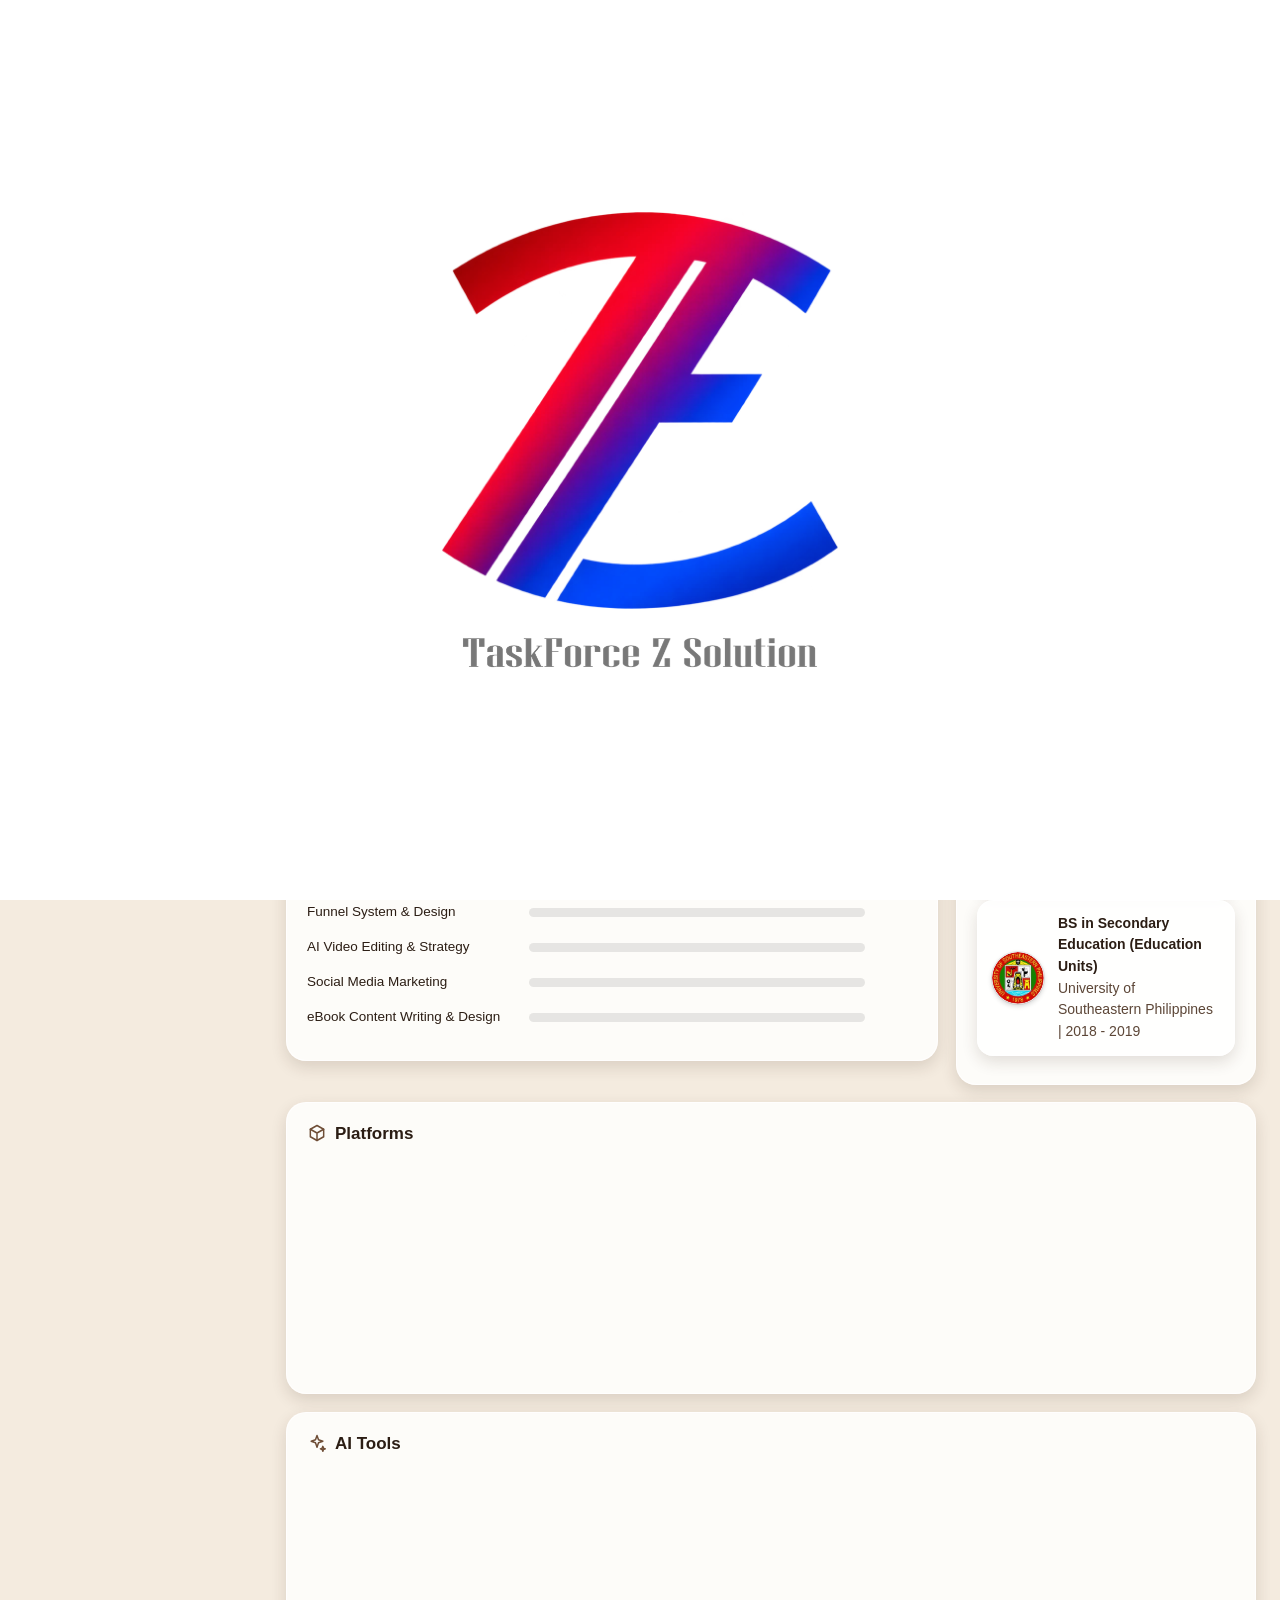
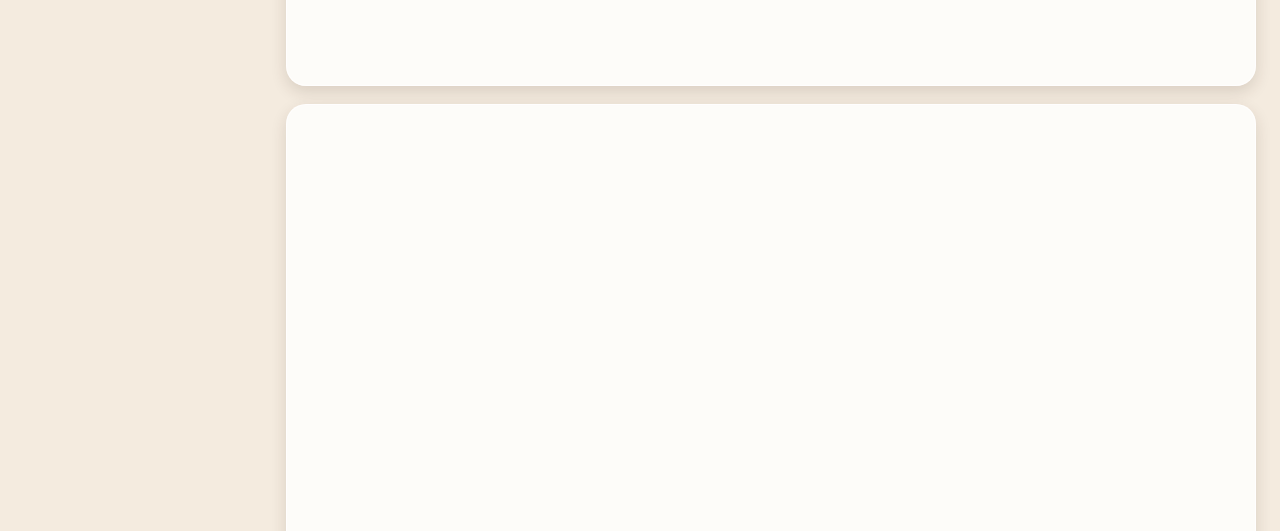
==== commit d0247a26: "Add files via upload" ====
--- a/index.html
+++ b/index.html
@@ -7,7 +7,7 @@
 <meta name="description" content="VA Carlo G. is a LearnWorlds Academy Specialist, Multi-skilled Digital Marketing Professional, Educator, and Entrepreneur passionate about helping coaches and training providers build scalable digital businesses.">
 <meta name="author" content="VA Carlo G.">
 <meta name="robots" content="index, follow, max-image-preview:large, max-snippet:-1">
-<meta name="theme-color" content="#6f4e37">
+<meta name="theme-color" content="#885D36">
 <link rel="canonical" href="https://vacarlog.taskforcezsolution.com/">
 <link rel="icon" type="image/svg+xml" href="favicon.svg">
 <link rel="icon" href="data:image/svg+xml,%3Csvg%20xmlns=%22http://www.w3.org/2000/svg%22%20viewBox=%22-20%20-20%201285%201288%22%3E%3Cdefs%3E%3ClinearGradient%20id=%22g%22%20x1=%220%22%20y1=%220%22%20x2=%221%22%20y2=%221%22%3E%3Cstop%20offset=%220%22%20stop-color=%22%23e11d2e%22/%3E%3Cstop%20offset=%22.5%22%20stop-color=%22%238b3fd1%22/%3E%3Cstop%20offset=%221%22%20stop-color=%22%230a6cff%22/%3E%3C/linearGradient%3E%3C/defs%3E%3Cpath%20fill=%22url%28%23g%29%22%20fill-rule=%22evenodd%22%20d=%22M1245%2C1071L1176%2C934L1171%2C927L1142%2C949L1104%2C974L1061%2C999L1014%2C1023L971%2C1042L915%2C1063L830%2C1087L754%2C1101L697%2C1107L657%2C1109L610%2C1109L557%2C1106L499%2C1099L457%2C1091L380%2C1221L422%2C1230L479%2C1239L584%2C1248L696%2C1247L756%2C1242L827%2C1232L891%2C1219L942%2C1206L1045%2C1172L1101%2C1149L1152%2C1125L1208%2C1095L1240%2C1076ZM1243%2C174L1173%2C134L1082%2C91L1000%2C60L919%2C36L848%2C20L754%2C6L670%2C0L590%2C0L526%2C4L440%2C15L361%2C31L288%2C51L213%2C77L144%2C106L85%2C135L14%2C176L12%2C179L91%2C324L141%2C288L217%2C243L275%2C215L335%2C191L409%2C168L471%2C154L548%2C143L589%2C140L599%2C141L537%2C242L0%2C1063L81%2C1111L144%2C1142L147%2C1141L273%2C942L452%2C665L790%2C155L795%2C154L828%2C161L828%2C165L732%2C308L176%2C1155L180%2C1158L245%2C1183L304%2C1202L343%2C1212L685%2C668L688%2C666L904%2C667L1012%2C502L793%2C500L870%2C380L981%2C213L984%2C212L1005%2C221L1068%2C253L1121%2C285L1172%2C321L1245%2C177Z%22/%3E%3C/svg%3E">
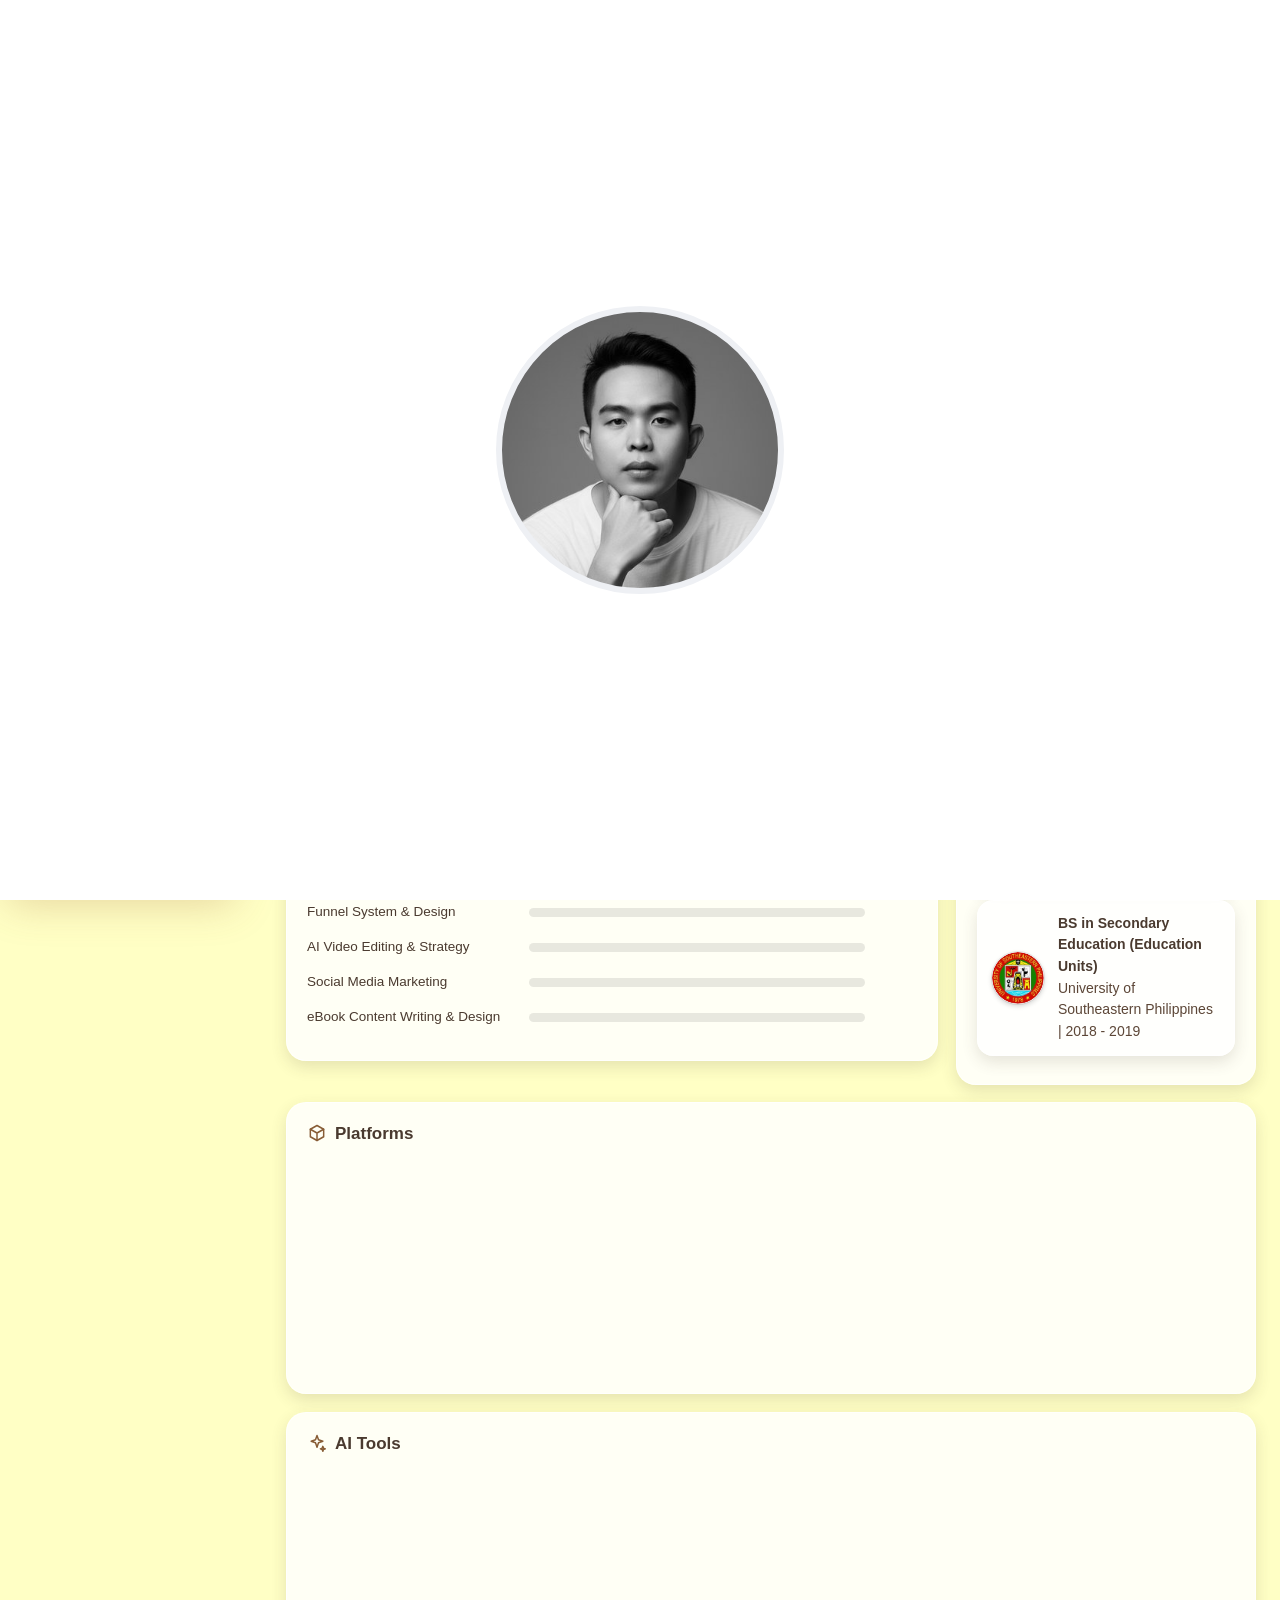
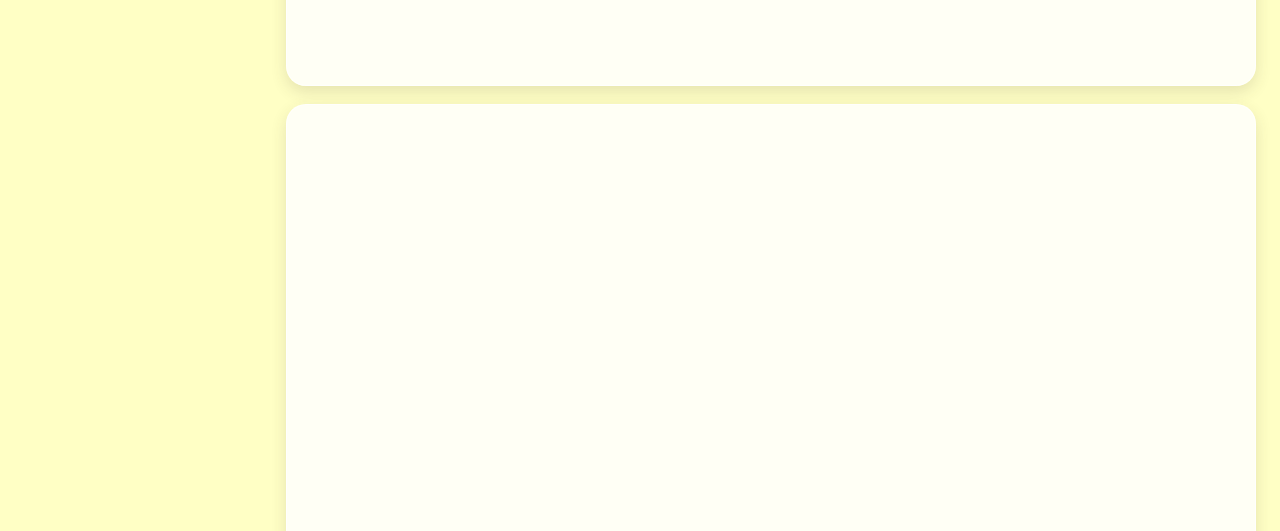
==== commit 522209e3: "Add files via upload" ====
--- a/index.html
+++ b/index.html
@@ -44,7 +44,7 @@
 <button class="menu" id="menu" aria-label="Toggle menu">Menu</button>
 <nav id="side" aria-label="Main"></nav>
 
-<main id="view" tabindex="-1"><h1>Turn your expertise into online courses, websites, sales funnels, eBooks, AI videos and social content</h1><p>Great ideas shouldn't stay stuck in your head. Let's shape what you know into something people can find, trust and happily pay for.</p><section class="card"><h2>About Me</h2><p>VA Carlo G. is a LearnWorlds Academy Specialist, Multi-skilled Digital Marketing Professional, Educator, and Entrepreneur passionate about helping coaches and training providers build scalable digital businesses.</p><p><a href="/about.html">Read more</a></p></section><section class="card"><h2>Services</h2><ul><li><a href="/services/website-design.html"><strong>Website Designer</strong></a>: Websites that turn visitors into clients. Clean, fast sites for coaches and training providers, built to explain your offer and bring in inquiries.</li><li><a href="/services/social-media-marketing.html"><strong>Social Media Marketing</strong></a>: Content that keeps your audience engaged. Posts, audits, and campaigns that build trust and start conversations with the right people.</li><li><a href="/services/funnel-system-design.html"><strong>Funnel System &amp; Design</strong></a>: A clear path from first click to enrolled client. Landing pages, email sequences, and checkout flows that move people toward your offer.</li><li><a href="/services/ebook-writing-design.html"><strong>eBook Content Writing &amp; Design</strong></a>: eBooks that put your expertise in readers&#x27; hands. Researched writing and clean layouts for lead magnets, guides, and paid products.</li><li><a href="/services/online-course-builder-instructional-design.html"><strong>Online Course Builder &amp; Instructional Design</strong></a>: Courses people actually finish. Structured modules, lessons, and assessments built on instructional design and delivered through your online academy.</li><li><a href="/services/ai-video-editing-strategy.html"><strong>AI Video Editing &amp; Strategy</strong></a>: Faster video, with a plan behind it. AI-assisted editing and a content strategy so every video has a job to do.</li></ul></section><section class="card"><h2>Skills &amp; Expertise</h2><ul><li>Online Course Builder &amp; Instructional Design (95%)</li><li>Website Designer (88%)</li><li>Funnel System &amp; Design (83%)</li><li>AI Video Editing &amp; Strategy (66%)</li><li>Social Media Marketing (83%)</li><li>eBook Content Writing &amp; Design (88%)</li></ul></section><section class="card"><h2>Education</h2><ul><li><strong>Master in Business Administration (MBA)</strong> - University of Mindanao, 2020 - Present (thesis ongoing)</li><li><strong>BSBA Major in Financial Management</strong> - University of Mindanao, 2011 - 2015</li><li><strong>BS in Secondary Education (Education Units)</strong> - University of Southeastern Philippines, 2018 - 2019</li></ul></section><section class="card"><h2>Work Experience</h2><h3>Online Course Creator | Instructional Designer | Marketing Manager</h3><p>F**BA, Melbourne, Australia | Jul 2024 - Present</p><ul><li>Created online courses and learning programs for banks and business bankers</li><li>Designed course structures, modules, lessons, and assessments</li><li>Built and managed online academies and membership programs</li><li>Developed websites, landing pages, funnels, and marketing materials</li><li>Ran social media and email campaigns; supported digital product launches</li></ul><h3>Freelance Virtual Marketing &amp; Administrative Assistant</h3><p>Marous Law, Peak Profit, Paris Diamond, New York City | Nov 2023 - Dec 2025</p><ul><li>Managed integrated marketing for 3 clients, increasing lead inquiries by 20% in 6 months</li><li>Authored 50+ SEO-optimized articles and posts, boosting website traffic by 15%</li><li>Ran social media audits and competitor analysis, improving engagement by 25%</li></ul><h3>Onboarding Associate / Admin Assistant</h3><p>Turnkey Processing LLC, Connecticut | Jul 2023 - Nov 2023</p><ul><li>Onboarded US merchants to Fiserv, Micamp, Sinergy, and Signapay</li><li>Backup bookkeeping: credit memos, invoices, deposits, bank reconciliation</li></ul><h3>College Business Instructor</h3><p>Philippine Womens College of Davao | Aug 2021 - Jun 2023</p><ul><li>Finance Management, Human Resource Management, Marketing Management</li></ul><h3>College Business Instructor</h3><p>Davao del Sur State College | Feb 2022 - Jan 2023</p><ul><li>Finance Management, Human Resource Management, Marketing Management</li></ul><h3>College Business Instructor</h3><p>CARD MRI Development Institution | Jun 2019 - Jun 2021</p><ul><li>Finance Management, Human Resource Management, Marketing Management</li></ul><h3>Senior High School Teacher</h3><p>Tagum City College of Science &amp; Tech Foundation | Jun 2018 - May 2019</p><ul><li>Entrepreneurship; Statistics and Probability</li></ul><h3>Accounts Receivable Assistant</h3><p>GV Appliance Corporation | Jun 2015 - Jun 2017</p><ul><li>Credit and debit memos, A/R reports and aging</li></ul></section><section class="card"><h2>Platforms</h2><p>LearnWorlds, Kajabi, Leadpages, Kartra, WordPress, QuickBooks, Xero, DocuSign, Freshservice, Freshsales, ClickUp, Zapier, Google Workspace, Mailchimp, GoHighLevel, Systeme.io, Notion, Meta Business, HubSpot, Search Console, Google Analytics, Calendly, Photoshop, Illustrator, Tally, Dripify</p><h2>AI Tools</h2><p>Claude, ChatGPT, Gemini, DeepSeek AI, Perplexity, Midjourney, ElevenLabs, Envato, Descript, Runway, CapCut, HeyGen, Canva, Opus Clip, Synthesia, Veed, Notion AI, Zapier AI</p></section></main>
+<main id="view" tabindex="-1"><h1>Turn your expertise into online courses, websites, sales funnels, eBooks, AI videos and social content</h1><p>Great ideas shouldn't stay stuck in your head. Let's shape what you know into something people can find, trust and happily pay for.</p><section class="card"><h2>About Me</h2><p>VA Carlo G. is a LearnWorlds Academy Specialist, Multi-skilled Digital Marketing Professional, Educator, and Entrepreneur passionate about helping coaches and training providers build scalable digital businesses.</p><p><a href="about.html">Read more</a></p></section><section class="card"><h2>Services</h2><ul><li><a href="services/website-design.html"><strong>Website Designer</strong></a>: Websites that turn visitors into clients. Clean, fast sites for coaches and training providers, built to explain your offer and bring in inquiries.</li><li><a href="services/social-media-marketing.html"><strong>Social Media Marketing</strong></a>: Content that keeps your audience engaged. Posts, audits, and campaigns that build trust and start conversations with the right people.</li><li><a href="services/funnel-system-design.html"><strong>Funnel System &amp; Design</strong></a>: A clear path from first click to enrolled client. Landing pages, email sequences, and checkout flows that move people toward your offer.</li><li><a href="services/ebook-writing-design.html"><strong>eBook Content Writing &amp; Design</strong></a>: eBooks that put your expertise in readers&#x27; hands. Researched writing and clean layouts for lead magnets, guides, and paid products.</li><li><a href="services/online-course-builder-instructional-design.html"><strong>Online Course Builder &amp; Instructional Design</strong></a>: Courses people actually finish. Structured modules, lessons, and assessments built on instructional design and delivered through your online academy.</li><li><a href="services/ai-video-editing-strategy.html"><strong>AI Video Editing &amp; Strategy</strong></a>: Faster video, with a plan behind it. AI-assisted editing and a content strategy so every video has a job to do.</li></ul></section><section class="card"><h2>Skills &amp; Expertise</h2><ul><li>Online Course Builder &amp; Instructional Design (95%)</li><li>Website Designer (88%)</li><li>Funnel System &amp; Design (83%)</li><li>AI Video Editing &amp; Strategy (66%)</li><li>Social Media Marketing (83%)</li><li>eBook Content Writing &amp; Design (88%)</li></ul></section><section class="card"><h2>Education</h2><ul><li><strong>Master in Business Administration (MBA)</strong> - University of Mindanao, 2020 - Present (thesis ongoing)</li><li><strong>BSBA Major in Financial Management</strong> - University of Mindanao, 2011 - 2015</li><li><strong>BS in Secondary Education (Education Units)</strong> - University of Southeastern Philippines, 2018 - 2019</li></ul></section><section class="card"><h2>Work Experience</h2><h3>Online Course Creator | Instructional Designer | Marketing Manager</h3><p>F**BA, Melbourne, Australia | Jul 2024 - Present</p><ul><li>Created online courses and learning programs for banks and business bankers</li><li>Designed course structures, modules, lessons, and assessments</li><li>Built and managed online academies and membership programs</li><li>Developed websites, landing pages, funnels, and marketing materials</li><li>Ran social media and email campaigns; supported digital product launches</li></ul><h3>Freelance Virtual Marketing &amp; Administrative Assistant</h3><p>Marous Law, Peak Profit, Paris Diamond, New York City | Nov 2023 - Dec 2025</p><ul><li>Managed integrated marketing for 3 clients, increasing lead inquiries by 20% in 6 months</li><li>Authored 50+ SEO-optimized articles and posts, boosting website traffic by 15%</li><li>Ran social media audits and competitor analysis, improving engagement by 25%</li></ul><h3>Onboarding Associate / Admin Assistant</h3><p>Turnkey Processing LLC, Connecticut | Jul 2023 - Nov 2023</p><ul><li>Onboarded US merchants to Fiserv, Micamp, Sinergy, and Signapay</li><li>Backup bookkeeping: credit memos, invoices, deposits, bank reconciliation</li></ul><h3>College Business Instructor</h3><p>Philippine Womens College of Davao | Aug 2021 - Jun 2023</p><ul><li>Finance Management, Human Resource Management, Marketing Management</li></ul><h3>College Business Instructor</h3><p>Davao del Sur State College | Feb 2022 - Jan 2023</p><ul><li>Finance Management, Human Resource Management, Marketing Management</li></ul><h3>College Business Instructor</h3><p>CARD MRI Development Institution | Jun 2019 - Jun 2021</p><ul><li>Finance Management, Human Resource Management, Marketing Management</li></ul><h3>Senior High School Teacher</h3><p>Tagum City College of Science &amp; Tech Foundation | Jun 2018 - May 2019</p><ul><li>Entrepreneurship; Statistics and Probability</li></ul><h3>Accounts Receivable Assistant</h3><p>GV Appliance Corporation | Jun 2015 - Jun 2017</p><ul><li>Credit and debit memos, A/R reports and aging</li></ul></section><section class="card"><h2>Platforms</h2><p>LearnWorlds, Kajabi, Leadpages, Kartra, WordPress, QuickBooks, Xero, DocuSign, Freshservice, Freshsales, ClickUp, Zapier, Google Workspace, Mailchimp, GoHighLevel, Systeme.io, Notion, Meta Business, HubSpot, Search Console, Google Analytics, Calendly, Photoshop, Illustrator, Tally, Dripify</p><h2>AI Tools</h2><p>Claude, ChatGPT, Gemini, DeepSeek AI, Perplexity, Midjourney, ElevenLabs, Envato, Descript, Runway, CapCut, HeyGen, Canva, Opus Clip, Synthesia, Veed, Notion AI, Zapier AI</p></section></main>
 <div id="lbx" class="modal lbx" hidden role="dialog" aria-modal="true" aria-label="Image preview"><button class="mx" aria-label="Close">&times;</button><img alt="Preview"></div>
 <div id="calmodal" class="modal" hidden role="dialog" aria-modal="true" aria-label="Book a call"><div class="mbox"><button class="mx" aria-label="Close">&times;</button><iframe title="Book a call with VA Carlo G."></iframe><p class="sub2">Calendar not loading? <a id="calnew" target="_blank" rel="noopener">Open it in a new tab</a>.</p></div></div>
 <div id="cc" class="cc" role="dialog" aria-live="polite" aria-labelledby="cc-t" aria-describedby="cc-d" hidden>
--- a/assets/css/site.css
+++ b/assets/css/site.css
@@ -1,30 +1,30 @@
 
-:root{--bg:#f4ebdf;--card:#fffaf3;--glass:rgba(255,255,255,.45);--glassb:rgba(255,255,255,.75);--ink:#2b1d14;--mute:#5c4637;--bar:#d9cbb8;color-scheme:light;--fill:#6f4e37;--dark:#e8dccb;--darkink:#2b1d14;--side:#f3eadd;--accent:#8a5a36;--sky:#d9edfb;--line:#e3d6c4;--sh:0 4px 14px rgba(0,0,0,.14);
+:root{--bg:#ffffc5;--card:#ffffe0;--glass:rgba(255,255,255,.45);--glassb:rgba(255,255,255,.75);--ink:#4A3A2F;--mute:#5c4637;--bar:#F4D59B;color-scheme:light;--fill:#885D36;--dark:#F4D59B;--darkink:#4A3A2F;--side:#ffffc5;--accent:#A76939;--sky:#d9edfb;--line:#EDBB70;--sh:0 4px 14px rgba(0,0,0,.14);
 box-sizing:border-box;padding-top:env(safe-area-inset-top,0px);padding-bottom:env(safe-area-inset-bottom,0px)}
 html{scroll-padding-top:env(safe-area-inset-top,0px)}
 *{box-sizing:border-box}
 body{margin:0;background:var(--bg);color:var(--ink);font:15px/1.55 "Segoe UI",Roboto,"Helvetica Neue",Arial,sans-serif}
 a{color:inherit}
-body::before{content:"";position:fixed;inset:0;z-index:-1;background:radial-gradient(520px 380px at 12% 18%,rgba(176,131,88,.10),transparent 70%),radial-gradient(560px 420px at 88% 30%,rgba(90,160,255,.14),transparent 70%),radial-gradient(600px 420px at 55% 92%,rgba(140,200,90,.12),transparent 70%)}
+body::before{content:"";position:fixed;inset:0;z-index:-1;background:radial-gradient(520px 380px at 12% 18%,rgba(206,156,95,.10),transparent 70%),radial-gradient(560px 420px at 88% 30%,rgba(90,160,255,.14),transparent 70%),radial-gradient(600px 420px at 55% 92%,rgba(140,200,90,.12),transparent 70%)}
 .top{background:var(--dark);color:var(--darkink);height:75px;display:flex;justify-content:flex-end;align-items:center;padding:0 24px;font-style:italic;font-size:13px;text-align:right;line-height:1.35}
 .top a{text-decoration:none;display:block}
 .avatar{position:absolute;left:73px;top:calc(35px + env(safe-area-inset-top,0px));width:90px;height:90px;border-radius:50%;border:5px solid var(--card);background:linear-gradient(var(--sky) 55%,#b9d77a 55%,#8aa51a);display:grid;place-items:center;font-weight:700;font-size:26px;color:#41520b;z-index:5}
 #side{position:absolute;left:0;top:calc(87px + env(safe-area-inset-top,0px));width:242px;box-shadow:var(--sh);background:color-mix(in srgb,var(--side) 92%,transparent);-webkit-backdrop-filter:blur(12px);backdrop-filter:blur(12px);color:var(--darkink);border-radius:0 28px 28px 0;padding:70px 0 26px;z-index:4}
 #side a,#side button{display:block;width:100%;text-align:left;background:none;border:0;color:inherit;font:inherit;cursor:pointer;text-decoration:none}
 #side .m{font-size:17px;padding:10px 24px}
-#side .m:hover,#side .m.on{color:#6f4e37;background:rgba(0,0,0,.06)}
+#side .m:hover,#side .m.on{color:#885D36;background:rgba(0,0,0,.06)}
 #side .s{font-size:12.5px;padding:3px 24px 3px 38px;opacity:.9}
 #side .s:hover,#side .s.on{opacity:1;text-decoration:underline}
 #side{font-family:"Geist",-apple-system,"Segoe UI",system-ui,sans-serif}
-#side .m{margin:2px 8px;width:calc(100% - 16px);padding:10px 14px;border-radius:.6em}#side .m:hover{padding-left:20px;background:rgba(40,24,12,.045)}
-#side a.m.on,#side a.s.on{color:#6f4e37;font-weight:600;background:#fff;box-shadow:0 0 0 1px #e3e9f2,0 1px 2px rgba(40,24,12,.06);text-decoration:none}
-#side .ch{margin-left:auto;margin-right:0;width:1em;height:1em;stroke:#66666b;fill:none;stroke-width:2;transition:transform .6s cubic-bezier(.22,1,.36,1)}#side button[aria-expanded="true"] .ch{transform:rotate(90deg)}
+#side .m{margin:2px 8px;width:calc(100% - 16px);padding:10px 14px;border-radius:.6em}#side .m:hover{padding-left:20px;background:rgba(74,58,47,.045)}
+#side a.m.on,#side a.s.on{color:#885D36;font-weight:600;background:#fff;box-shadow:0 0 0 1px #e3e9f2,0 1px 2px rgba(74,58,47,.06);text-decoration:none}
+#side .ch{margin-left:auto;margin-right:0;width:1em;height:1em;stroke:#885D36;fill:none;stroke-width:2;transition:transform .6s cubic-bezier(.22,1,.36,1)}#side button[aria-expanded="true"] .ch{transform:rotate(90deg)}
 #side .sub{position:relative;max-height:0;overflow:hidden;margin-left:1.9em;padding-left:.7em;transition:max-height .6s cubic-bezier(.22,1,.36,1)}#side .sub.open{max-height:24em}
-#side .sub::before{content:"";position:absolute;left:0;top:.25em;bottom:.25em;width:1.5px;border-radius:1px;background:rgba(111,78,55,.3);transform:scaleY(0);transform-origin:50% 0;transition:transform .4s cubic-bezier(.32,.72,0,1)}#side .sub.open::before{transform:scaleY(1);transition-delay:.1s}
+#side .sub::before{content:"";position:absolute;left:0;top:.25em;bottom:.25em;width:1.5px;border-radius:1px;background:rgba(136,93,54,.3);transform:scaleY(0);transform-origin:50% 0;transition:transform .4s cubic-bezier(.32,.72,0,1)}#side .sub.open::before{transform:scaleY(1);transition-delay:.1s}
 #side .sub>*{opacity:0;transform:translateX(-.6em);transition:opacity .15s ease,transform .15s ease,background-color .25s ease}
 #side .sub.open>*{opacity:1;transform:none;transition:opacity .3s ease,transform .6s cubic-bezier(.22,1,.36,1),background-color .25s ease}
 #side .sub.open>:nth-child(1){transition-delay:.1s}#side .sub.open>:nth-child(2){transition-delay:.16s}#side .sub.open>:nth-child(3){transition-delay:.22s}#side .sub.open>:nth-child(4){transition-delay:.28s}#side .sub.open>:nth-child(5){transition-delay:.34s}#side .sub.open>:nth-child(6){transition-delay:.4s}
-#side .s,#side .soon{padding:6px 10px;border-radius:.6em;font-size:12.5px}#side .s:hover{padding-left:10px;background:rgba(40,24,12,.045)}
+#side .s,#side .soon{padding:6px 10px;border-radius:.6em;font-size:12.5px}#side .s:hover{padding-left:10px;background:rgba(74,58,47,.045)}
 #side .soon{font-size:12.5px;padding:3px 24px 3px 38px;opacity:.7}
 #side .dl{margin-top:34px;padding:10px 24px;font-size:14px}
 .menu{display:none}
@@ -54,16 +54,16 @@
 .mini{background:var(--glass);-webkit-backdrop-filter:blur(10px);backdrop-filter:blur(10px);border:1px solid var(--glassb);border-radius:8px;box-shadow:var(--sh);padding:12px 14px;margin-bottom:10px;font-size:14px;transition:transform .25s ease}.mini:hover{transform:scale(1.04)}
 .lg{width:44px;height:44px;border-radius:10px;display:grid;place-items:center;color:#fff;font-weight:700;font-size:15px;object-fit:cover;margin-bottom:8px}
 .abt{display:grid;grid-template-columns:200px minmax(0,1fr);gap:24px;max-width:1000px;align-items:start}.pf{width:200px;height:200px;border-radius:50%;object-fit:cover;border:5px solid #fff;box-shadow:var(--sh)}
-.eb{margin:0 0 6px;color:#6f4e37;font-size:13px;font-weight:600}.hero h1{font-size:30px;line-height:1.2;margin:0 0 8px}.hero .sub{margin:0;color:var(--mute);font-size:16px;max-width:60ch}
+.eb{margin:0 0 6px;color:#885D36;font-size:13px;font-weight:600}.hero h1{font-size:30px;line-height:1.2;margin:0 0 8px}.hero .sub{margin:0;color:var(--mute);font-size:16px;max-width:60ch}
 .cta2{max-width:440px}.cta2 p{margin:0 0 10px;color:var(--mute);font-size:13.5px}
 .card:has(form):hover{transform:none}
 html{scroll-behavior:smooth}
 .two{grid-template-columns:repeat(2,minmax(0,1fr))}.grid>*,.two>*,.card{min-width:0}
-.soc{display:flex;gap:8px;margin-left:18px}.soc a{width:34px;height:34px;border-radius:50%;display:grid;place-items:center;color:#6f4e37;border:1.5px solid #6f4e37;transition:transform .2s,background .2s,color .2s}.soc a:hover{background:#6f4e37;color:#fff;transform:scale(1.2)}.soc svg{width:17px;height:17px;fill:currentColor}
+.soc{display:flex;gap:8px;margin-left:18px}.soc a{width:34px;height:34px;border-radius:50%;display:grid;place-items:center;color:#885D36;border:1.5px solid #885D36;transition:transform .2s,background .2s,color .2s}.soc a:hover{background:#885D36;color:#fff;transform:scale(1.2)}.soc svg{width:17px;height:17px;fill:currentColor}
 .pj{padding:0;overflow:hidden;border:0}.pj img,.pj iframe,.pj video{width:100%;height:100%;object-fit:cover;border:0;display:block}.pj .vid{aspect-ratio:auto;height:100%}.emb iframe,.emb video{width:100%;height:100%;border:0}
-.vid{display:block;width:100%;aspect-ratio:16/9;border:0;border-radius:6px;background:rgba(111,78,55,.06)}
+.vid{display:block;width:100%;aspect-ratio:16/9;border:0;border-radius:6px;background:rgba(136,93,54,.06)}
 .vph{display:grid;place-content:center;justify-items:center;gap:10px;color:var(--mute);font-size:14px;cursor:pointer}.vph p{margin:0}
-.play{width:62px;height:62px;border-radius:50%;background:#6f4e37;color:#fff;display:grid;place-items:center;font-size:22px;padding-left:4px;transition:transform .25s,box-shadow .25s}.vph:hover .play{transform:scale(1.15);box-shadow:0 0 0 10px rgba(111,78,55,.15)}
+.play{width:62px;height:62px;border-radius:50%;background:#885D36;color:#fff;display:grid;place-items:center;font-size:22px;padding-left:4px;transition:transform .25s,box-shadow .25s}.vph:hover .play{transform:scale(1.15);box-shadow:0 0 0 10px rgba(136,93,54,.15)}
 .pg{display:flex;overflow-x:auto;scroll-snap-type:x mandatory;scrollbar-width:none;padding:12px 0 8px}.pg::-webkit-scrollbar{display:none}.pg>.dots{flex:0 0 100%;scroll-snap-align:start;padding:6px 8px;align-content:start}
 .cnt{font-size:12px;color:var(--mute);align-self:center;margin-right:4px}
 .dot b img{width:100%;height:100%;object-fit:cover;border-radius:50%}.dot b:has(img){background:#fff;overflow:hidden;box-shadow:0 0 0 1px var(--line)}
@@ -80,67 +80,67 @@
 .sl:hover .lg.c3,.er:hover .lg.c3,.mini:hover .lg.c3,.card:hover>.er .lg.c3{animation:spin .9s linear}
 .sl:hover .lg.c3 img,.sl:hover .lg.c3 span,.er:hover .lg.c3 img,.mini:hover .lg.c3 img,.card:hover>.er .lg.c3 img{animation:unmirror .9s linear}
 .er{display:flex;align-items:center;gap:14px;perspective:500px}.er .lg.c3{flex:none;width:52px;height:52px}
-.ico{width:20px;height:20px;stroke:#6f4e37;fill:none;stroke-width:1.8;stroke-linecap:round;stroke-linejoin:round;vertical-align:-4px;margin-right:9px;flex:none}
+.ico{width:20px;height:20px;stroke:#885D36;fill:none;stroke-width:1.8;stroke-linecap:round;stroke-linejoin:round;vertical-align:-4px;margin-right:9px;flex:none}
 #side .ico{margin-right:12px}h2 .ico{margin-right:8px}
 
 #side .soc{justify-content:center;margin:0 0 6px;padding:0 0 14px}#side .soc a{display:grid;width:34px;padding:0;text-align:center}
-.chips{display:flex;flex-wrap:wrap;gap:8px;margin:12px 0 16px}.chip{border:1px solid var(--glassb);background:var(--glass);color:var(--ink);border-radius:20px;padding:6px 14px;font:inherit;font-size:13px;cursor:pointer;transition:transform .2s,background .2s,color .2s}.chip:hover{transform:translateY(-2px) scale(1.05)}.chip.on{background:#6f4e37;color:#fff;border-color:#6f4e37}
+.chips{display:flex;flex-wrap:wrap;gap:8px;margin:12px 0 16px}.chip{border:1px solid var(--glassb);background:var(--glass);color:var(--ink);border-radius:20px;padding:6px 14px;font:inherit;font-size:13px;cursor:pointer;transition:transform .2s,background .2s,color .2s}.chip:hover{transform:translateY(-2px) scale(1.05)}.chip.on{background:#885D36;color:#fff;border-color:#885D36}
 .cc{color:var(--mute);font-size:12px;text-align:right}
 .top .wt{display:inline-block;font-style:normal;font-size:14px;padding:9px 22px;border-radius:22px}
 .cal{display:block;width:100%;min-width:320px;height:700px;border:0;border-radius:6px;margin:12px 0}.cp2{max-width:900px}
 .tiles:has(.pj img){align-items:start}.tiles .pj:has(img){aspect-ratio:auto;display:block}.tiles .pj img{width:100%;height:auto;object-fit:contain;cursor:zoom-in;display:block}.lbx{flex-direction:column}.lbx img{max-width:96vw;max-height:92vh;border-radius:8px}.lbx .mx{position:fixed;right:18px;top:10px;color:#fff}
 #tr{position:fixed;inset:0;z-index:-1;pointer-events:none}#tr canvas{display:block;width:100%;height:100%}body::before{display:none}
 @media (hover:hover) and (pointer:fine){*,*::before,*::after{cursor:none!important}}
-.sf-ring{position:fixed;left:0;top:0;width:38px;height:38px;margin:-19px 0 0 -19px;border-radius:50%;border:1.5px solid #6f4e37;pointer-events:none;z-index:9999;opacity:0;transition:background .3s ease,opacity .3s ease}.sf-ring.big{background:rgba(111,78,55,.1)}.sf-dot{position:fixed;left:0;top:0;width:8px;height:8px;margin:-4px 0 0 -4px;border-radius:50%;background:#6f4e37;pointer-events:none;z-index:9999;opacity:0;transition:opacity .3s ease}.sf-on .sf-ring,.sf-on .sf-dot{opacity:1}
+.sf-ring{position:fixed;left:0;top:0;width:38px;height:38px;margin:-19px 0 0 -19px;border-radius:50%;border:1.5px solid #885D36;pointer-events:none;z-index:9999;opacity:0;transition:background .3s ease,opacity .3s ease}.sf-ring.big{background:rgba(136,93,54,.1)}.sf-dot{position:fixed;left:0;top:0;width:8px;height:8px;margin:-4px 0 0 -4px;border-radius:50%;background:#885D36;pointer-events:none;z-index:9999;opacity:0;transition:opacity .3s ease}.sf-on .sf-ring,.sf-on .sf-dot{opacity:1}
 .cf2{position:relative;height:clamp(280px,32vw,420px);perspective:900px}.cv2{position:absolute;left:50%;top:0;width:56%;aspect-ratio:1.6;margin-left:-28%;border:0;padding:0;border-radius:14px;overflow:hidden;background:#fff;box-shadow:0 8px 24px rgba(0,0,0,.2);cursor:pointer;transition:transform .8s cubic-bezier(.22,1,.36,1),opacity .6s ease}.cv2 img{width:100%;height:100%;object-fit:contain;display:block}.nm2{display:grid;justify-items:center;gap:5px;margin-top:10px}.nm2 b{font:600 15px/1.2 "Geist",system-ui,sans-serif;text-align:center}.nm2 span{color:var(--mute);font-size:12px}
 .mqrows{display:grid;gap:6px;-webkit-mask-image:linear-gradient(90deg,transparent,#000 8%,#000 92%,transparent);mask-image:linear-gradient(90deg,transparent,#000 8%,#000 92%,transparent)}.mqr{overflow:hidden;padding:14px 0}
 .mqt{display:flex;width:max-content;animation:mq var(--dur,40s) linear infinite}.mqt.rev{animation-direction:reverse}.mqrows:hover .mqt{animation-play-state:paused}.mqt>.dots{display:flex;flex:none;gap:14px;padding:0 14px 0 0}.mqt .dot{width:86px;flex:none}@keyframes mq{to{transform:translateX(-50%)}}
 .pbr{display:grid;grid-template-columns:minmax(120px,210px) 1fr 40px;align-items:center;gap:12px;font-size:13.5px;margin-bottom:14px}.pbr b{text-align:right;font-weight:600;animation:vl 5.6s ease infinite both;animation-delay:calc(var(--i)*120ms)}
-.pbt{height:9px;border-radius:999px;background:rgba(0,0,0,.09);overflow:hidden}.pbt i{display:block;height:100%;width:calc(var(--v)*100%);border-radius:999px;background:linear-gradient(135deg,#6f4e37,#b08358);transform-origin:left center;transform:scaleX(0);animation:pbfill 5.6s infinite both;animation-delay:calc(var(--i)*120ms)}
+.pbt{height:9px;border-radius:999px;background:rgba(0,0,0,.09);overflow:hidden}.pbt i{display:block;height:100%;width:calc(var(--v)*100%);border-radius:999px;background:linear-gradient(135deg,#885D36,#CE9C5F);transform-origin:left center;transform:scaleX(0);animation:pbfill 5.6s infinite both;animation-delay:calc(var(--i)*120ms)}
 @keyframes pbfill{0%,6%{transform:scaleX(0);animation-timing-function:cubic-bezier(.34,1.56,.64,1)}34%,84%{transform:scaleX(1);animation-timing-function:ease-in}96%,100%{transform:scaleX(0)}}@keyframes vl{0%,14%{opacity:0}34%,84%{opacity:1}94%,100%{opacity:0}}
 @media(max-width:900px){.pbr{grid-template-columns:1fr 40px}.pbr>span{grid-column:1/-1}}@media(prefers-reduced-motion:reduce){.pbt i{transform:none}.pbr b{opacity:1}}
-#side .soc .tg2{position:relative;right:auto;bottom:auto;display:block;flex:none;width:46px;height:26px;margin-left:6px;padding:0;background:#d8c7b0;border-radius:999px;align-self:center}html.dark #side .soc .tg2{background:#6f4e37}
+#side .soc .tg2{position:relative;right:auto;bottom:auto;display:block;flex:none;width:46px;height:26px;margin-left:6px;padding:0;background:#F4D59B;border-radius:999px;align-self:center}html.dark #side .soc .tg2{background:#885D36}
 .wide .dots{grid-template-columns:repeat(8,1fr)}@media(max-width:900px){.wide .dots{grid-template-columns:repeat(4,1fr)}}
 #view .grid{align-items:start}#view .grid>.col{display:flex;flex-direction:column;gap:18px}
-.tg2{position:fixed;right:16px;bottom:14px;z-index:60;width:46px;height:26px;border:0;border-radius:999px;background:#d8c7b0;box-shadow:inset 0 0 0 1px rgba(40,24,12,.08);cursor:pointer;transition:background-color .5s ease,transform .6s cubic-bezier(.22,1,.36,1)}.tg2:active{transform:scale(.94)}html.dark .tg2{background:#6f4e37}
-.tgk{position:absolute;left:3px;top:3px;width:20px;height:20px;display:grid;place-items:center;border-radius:50%;background:#fff;color:#1d1d1f;box-shadow:0 1px 3px rgba(40,24,12,.25);transition:transform .6s cubic-bezier(.34,1.56,.64,1)}html.dark .tgk{transform:translateX(20px);color:#6f4e37}
+.tg2{position:fixed;right:16px;bottom:14px;z-index:60;width:46px;height:26px;border:0;border-radius:999px;background:#F4D59B;box-shadow:inset 0 0 0 1px rgba(74,58,47,.08);cursor:pointer;transition:background-color .5s ease,transform .6s cubic-bezier(.22,1,.36,1)}.tg2:active{transform:scale(.94)}html.dark .tg2{background:#885D36}
+.tgk{position:absolute;left:3px;top:3px;width:20px;height:20px;display:grid;place-items:center;border-radius:50%;background:#fff;color:#4A3A2F;box-shadow:0 1px 3px rgba(74,58,47,.25);transition:transform .6s cubic-bezier(.34,1.56,.64,1)}html.dark .tgk{transform:translateX(20px);color:#885D36}
 .tgk svg{position:absolute;width:12px;height:12px;transition:transform .5s cubic-bezier(.32,.72,0,1),opacity .3s ease}.tgk svg:last-child{opacity:0;transform:rotate(-70deg) scale(.4)}html.dark .tgk svg:first-child{opacity:0;transform:rotate(70deg) scale(.4)}html.dark .tgk svg:last-child{opacity:1;transform:none}
 ::view-transition-old(root),::view-transition-new(root){animation:none;mix-blend-mode:normal}
-html.dark{--bg:#1c130d;--card:#2a1d14;--ink:#f3e9dc;--mute:#cdb9a2;--line:#4a382b;--bar:#4a382b;--darkink:#f3e9dc;color-scheme:dark}
-html.dark .card,html.dark .mini,html.dark .sl,html.dark .bl{background:rgba(52,36,25,.5);border-color:rgba(255,255,255,.14);box-shadow:0 1px 1px rgba(255,255,255,.08) inset,0 18px 40px rgba(0,0,0,.45)}
-html.dark #side{background:rgba(38,26,17,.6)}html.dark .nm{color:#f3e9dc}html.dark #side a.m.on,html.dark #side a.s.on{background:#3a2a1f;color:#d9b48a;box-shadow:0 0 0 1px #4a382b}html.dark #side .m:hover,html.dark #side .s:hover{background:rgba(255,255,255,.06)}
-html.dark .ico,html.dark .lg.c3 .ico{stroke:#d9b48a}html.dark .eb,html.dark .bl p.eb,html.dark .bl .more{color:#d9b48a}html.dark .rslot{background:rgba(255,138,138,.14)}html.dark .rw{color:#d9b48a}html.dark .bm.r{background:rgba(255,255,255,.08);box-shadow:inset 0 0 0 1px rgba(255,255,255,.12)}html.dark .chip,html.dark .fnav button{background:rgba(255,255,255,.08);color:#f3e9dc;border-color:rgba(255,255,255,.14)}html.dark input,html.dark textarea{background:rgba(255,255,255,.06);color:#f3e9dc}
+html.dark{--bg:#2a2019;--card:#3a2d24;--ink:#ffffc5;--mute:#F4D59B;--line:#5a4636;--bar:#5a4636;--darkink:#ffffc5;color-scheme:dark}
+html.dark .card,html.dark .mini,html.dark .sl,html.dark .bl{background:rgba(74,58,47,.5);border-color:rgba(255,255,255,.14);box-shadow:0 1px 1px rgba(255,255,255,.08) inset,0 18px 40px rgba(0,0,0,.45)}
+html.dark #side{background:rgba(58,45,36,.6)}html.dark .nm{color:#ffffc5}html.dark #side a.m.on,html.dark #side a.s.on{background:#4A3A2F;color:#EDBB70;box-shadow:0 0 0 1px #5a4636}html.dark #side .m:hover,html.dark #side .s:hover{background:rgba(255,255,255,.06)}
+html.dark .ico,html.dark .lg.c3 .ico{stroke:#EDBB70}html.dark .eb,html.dark .bl p.eb,html.dark .bl .more{color:#EDBB70}html.dark .rslot{background:rgba(237,187,112,.14)}html.dark .rw{color:#EDBB70}html.dark .bm.r{background:rgba(255,255,255,.08);box-shadow:inset 0 0 0 1px rgba(255,255,255,.12)}html.dark .chip,html.dark .fnav button{background:rgba(255,255,255,.08);color:#ffffc5;border-color:rgba(255,255,255,.14)}html.dark input,html.dark textarea{background:rgba(255,255,255,.06);color:#ffffc5}
 .top{background:none!important;-webkit-backdrop-filter:none!important;backdrop-filter:none!important;box-shadow:none!important}
-.nm{display:flex;align-items:center;justify-content:center;gap:6px;margin:-30px 0 12px;font:400 17px/1.2 "Geist",system-ui,sans-serif;letter-spacing:-.02em;color:#1d1d1f}.nmt{display:inline-flex;cursor:default}.nmt span{display:block;transition:color .15s ease}.vb{width:18px;height:18px;flex:none}
-.hero2{margin:4px 0 22px;max-width:760px}.hero2 .eb{font:600 12px/1 "Geist",system-ui,sans-serif;letter-spacing:.1em;text-transform:uppercase;color:#6f4e37;margin:0 0 12px}
+.nm{display:flex;align-items:center;justify-content:center;gap:6px;margin:-30px 0 12px;font:400 17px/1.2 "Geist",system-ui,sans-serif;letter-spacing:-.02em;color:#4A3A2F}.nmt{display:inline-flex;cursor:default}.nmt span{display:block;transition:color .15s ease}.vb{width:18px;height:18px;flex:none}
+.hero2{margin:4px 0 22px;max-width:760px}.hero2 .eb{font:600 12px/1 "Geist",system-ui,sans-serif;letter-spacing:.1em;text-transform:uppercase;color:#885D36;margin:0 0 12px}
 .hero2 h1{font:650 clamp(28px,4vw,46px)/1.2 "Geist",system-ui,sans-serif;letter-spacing:-.045em;margin:0 0 12px}.hero2 .sub3{color:var(--mute);font-size:16px;max-width:60ch;margin:0 0 16px}
-.rslot{position:relative;display:inline-block;vertical-align:top;height:1.2em;overflow:clip;border-radius:.26em;background:rgba(111,78,55,.1);transition:width .8s cubic-bezier(.87,0,.13,1)}.rw{position:absolute;left:0;top:0;display:block;padding:0 .2em;white-space:nowrap;color:#6f4e37;font-weight:650;transform:translateY(115%);transition:transform .8s cubic-bezier(.65,0,.35,1)}.rw.on{transform:none}.rw.out{transform:translateY(-115%)}
+.rslot{position:relative;display:inline-block;vertical-align:top;height:1.2em;overflow:clip;border-radius:.26em;background:rgba(136,93,54,.1);transition:width .8s cubic-bezier(.87,0,.13,1)}.rw{position:absolute;left:0;top:0;display:block;padding:0 .2em;white-space:nowrap;color:#885D36;font-weight:650;transform:translateY(115%);transition:transform .8s cubic-bezier(.65,0,.35,1)}.rw.on{transform:none}.rw.out{transform:translateY(-115%)}
 @keyframes fly{from{opacity:0;transform:translate(var(--x),var(--y)) scale(.55) rotate(-6deg)}to{opacity:1;transform:none}}#view .card.fly{animation:fly 1.3s cubic-bezier(.32,.72,0,1) backwards;animation-delay:var(--d)}
-.faqc .th{display:flex;flex-direction:column;justify-content:flex-end;gap:7px;min-height:230px;margin:12px 0;overflow:hidden}.bm{max-width:82%;padding:8px 12px;border-radius:14px;font-size:13.5px;line-height:1.4;animation:rise .45s ease both}.bm.u{align-self:flex-end;background:#6f4e37;color:#fff;border-bottom-right-radius:5px}.bm.r{align-self:flex-start;background:rgba(255,255,255,.7);box-shadow:inset 0 0 0 1px rgba(0,0,0,.08);border-bottom-left-radius:5px}
+.faqc .th{display:flex;flex-direction:column;justify-content:flex-end;gap:7px;min-height:230px;margin:12px 0;overflow:hidden}.bm{max-width:82%;padding:8px 12px;border-radius:14px;font-size:13.5px;line-height:1.4;animation:rise .45s ease both}.bm.u{align-self:flex-end;background:#885D36;color:#fff;border-bottom-right-radius:5px}.bm.r{align-self:flex-start;background:rgba(255,255,255,.7);box-shadow:inset 0 0 0 1px rgba(0,0,0,.08);border-bottom-left-radius:5px}
 .dts{display:inline-flex;gap:3px;padding:3px 0}.dts i{width:5px;height:5px;border-radius:50%;background:var(--mute);animation:bn 1s infinite ease-in-out both}.dts i:nth-child(2){animation-delay:.15s}.dts i:nth-child(3){animation-delay:.3s}@keyframes bn{0%,70%,100%{transform:none;opacity:.45}35%{transform:translateY(-3px);opacity:1}}
-.card,.mini,.sl,.bl{position:relative;background:rgba(255,255,255,.42);-webkit-backdrop-filter:blur(14px) saturate(1.5);backdrop-filter:blur(14px) saturate(1.5);border:1px solid rgba(255,255,255,.75);border-radius:20px;box-shadow:0 1px 1px rgba(255,255,255,.6) inset,0 18px 40px rgba(60,36,20,.18)}.mini,.sl{border-radius:16px}
+.card,.mini,.sl,.bl{position:relative;background:rgba(255,255,255,.42);-webkit-backdrop-filter:blur(14px) saturate(1.5);backdrop-filter:blur(14px) saturate(1.5);border:1px solid rgba(255,255,255,.75);border-radius:20px;box-shadow:0 1px 1px rgba(255,255,255,.6) inset,0 18px 40px rgba(74,58,47,.18)}.mini,.sl{border-radius:16px}
 #side{background:rgba(244,245,247,.66);-webkit-backdrop-filter:blur(18px) saturate(1.4);backdrop-filter:blur(18px) saturate(1.4)}.top,.cta{background:rgba(236,238,242,.66);-webkit-backdrop-filter:blur(18px) saturate(1.4);backdrop-filter:blur(18px) saturate(1.4)}
 
 
 
 .fanl{position:relative;width:100%;height:calc(var(--ch,20rem) + 9rem)}
 .fc{position:absolute;left:50%;top:calc(50% - 2rem);width:var(--cw);height:var(--ch);margin:calc(var(--ch)/-2) 0 0 calc(var(--cw)/-2);border-radius:14px;overflow:hidden;background:#fff;box-shadow:0 8px 24px rgba(0,0,0,.2);cursor:pointer;transition:transform .7s cubic-bezier(.34,1.45,.55,1),opacity .4s ease;will-change:transform}.fc img{width:100%;height:100%;object-fit:cover;display:block}
-.fnav{display:flex;align-items:center;justify-content:center;gap:16px;margin-top:6px}.fnav button{width:42px;height:42px;border-radius:50%;border:1px solid rgba(255,255,255,.85);background:rgba(255,255,255,.5);-webkit-backdrop-filter:blur(12px);backdrop-filter:blur(12px);color:#6f4e37;font-size:18px;cursor:pointer;box-shadow:0 4px 14px rgba(0,0,0,.14);transition:transform .2s}.fnav button:hover{transform:scale(1.15)}.fcount{font-size:13px;color:var(--mute);min-width:70px;text-align:center}
+.fnav{display:flex;align-items:center;justify-content:center;gap:16px;margin-top:6px}.fnav button{width:42px;height:42px;border-radius:50%;border:1px solid rgba(255,255,255,.85);background:rgba(255,255,255,.5);-webkit-backdrop-filter:blur(12px);backdrop-filter:blur(12px);color:#885D36;font-size:18px;cursor:pointer;box-shadow:0 4px 14px rgba(0,0,0,.14);transition:transform .2s}.fnav button:hover{transform:scale(1.15)}.fcount{font-size:13px;color:var(--mute);min-width:70px;text-align:center}
 .tiles .pj{border:0!important;border-style:none!important;background:transparent;border-radius:12px;box-shadow:0 4px 14px rgba(0,0,0,.14),0 1px 3px rgba(0,0,0,.08);transition:transform .25s ease,box-shadow .25s ease}
 .tiles .pj:hover{transform:translateY(-4px) scale(1.02);box-shadow:0 12px 24px rgba(0,0,0,.18),0 3px 8px rgba(0,0,0,.1)}.tiles .pj img{border-radius:12px}
-.note{display:block;margin-top:10px;padding:6px 8px;border-left:3px solid #6f4e37;background:rgba(111,78,55,.06);color:var(--mute);font-size:11.5px;line-height:1.4;font-style:italic}
-.bl{display:block;text-decoration:none;color:inherit}.bl .bimg{aspect-ratio:16/9;border-radius:6px;overflow:hidden;background:rgba(111,78,55,.08);display:grid;place-items:center;margin-bottom:12px}.bl .bimg span{display:grid}.bl .bimg img,.bl .bimg iframe{width:100%;height:100%;object-fit:cover;border:0}.bl .bimg .ico{width:34px;height:34px;margin:0}
-.bl h3{margin:0 0 6px;font-size:17px;line-height:1.3}.bl p{margin:0 0 8px;color:var(--mute);font-size:13.5px}.bl p.eb{color:#6f4e37}.bl small{color:var(--mute);display:block;margin-bottom:6px}.bl .more{color:#6f4e37;font-weight:600;font-size:13.5px}.card:has(.cal):hover{transform:none}
+.note{display:block;margin-top:10px;padding:6px 8px;border-left:3px solid #885D36;background:rgba(136,93,54,.06);color:var(--mute);font-size:11.5px;line-height:1.4;font-style:italic}
+.bl{display:block;text-decoration:none;color:inherit}.bl .bimg{aspect-ratio:16/9;border-radius:6px;overflow:hidden;background:rgba(136,93,54,.08);display:grid;place-items:center;margin-bottom:12px}.bl .bimg span{display:grid}.bl .bimg img,.bl .bimg iframe{width:100%;height:100%;object-fit:cover;border:0}.bl .bimg .ico{width:34px;height:34px;margin:0}
+.bl h3{margin:0 0 6px;font-size:17px;line-height:1.3}.bl p{margin:0 0 8px;color:var(--mute);font-size:13.5px}.bl p.eb{color:#885D36}.bl small{color:var(--mute);display:block;margin-bottom:6px}.bl .more{color:#885D36;font-weight:600;font-size:13.5px}.card:has(.cal):hover{transform:none}
 .modal{position:fixed;inset:0;z-index:50;background:rgba(0,0,0,.45);display:grid;place-items:center;padding:16px;-webkit-backdrop-filter:blur(4px);backdrop-filter:blur(4px)}.modal[hidden]{display:none}
 .mbox{position:relative;width:min(820px,100%);height:min(760px,92vh);background:var(--card);border-radius:12px;padding:14px 14px 10px;display:flex;flex-direction:column;animation:rise .3s ease backwards}.mbox iframe{flex:1;width:100%;border:0;border-radius:8px}
-.mx{position:absolute;right:10px;top:4px;border:0;background:none;font-size:30px;line-height:1;cursor:pointer;color:#6f4e37;z-index:1}.mbox .sub2{font-size:13px;text-align:center;margin:6px 0 0}.done{display:none;margin:0;padding:10px 12px;border-left:3px solid #6f4e37;background:rgba(111,78,55,.06);font-size:13.5px}.sent .done{display:block}.cp{max-width:640px}.cp h2{font-size:22px}.sub2{color:var(--mute);margin:0}
+.mx{position:absolute;right:10px;top:4px;border:0;background:none;font-size:30px;line-height:1;cursor:pointer;color:#885D36;z-index:1}.mbox .sub2{font-size:13px;text-align:center;margin:6px 0 0}.done{display:none;margin:0;padding:10px 12px;border-left:3px solid #885D36;background:rgba(136,93,54,.06);font-size:13.5px}.sent .done{display:block}.cp{max-width:640px}.cp h2{font-size:22px}.sub2{color:var(--mute);margin:0}
 @keyframes grow{from{width:0}to{width:var(--w)}}@keyframes shine{to{transform:translateX(100%)}}@keyframes rise{from{opacity:0;transform:translateY(14px)}to{opacity:1;transform:none}}
-.sk{cursor:pointer;transition:transform .2s ease}.sk:hover,.sk:focus-visible{transform:translateX(4px)}.sk:hover span,.sk:hover em{color:#6f4e37;font-weight:600}
-.bar{transition:transform .2s ease,box-shadow .2s ease}.sk:hover .bar{transform:scaleY(1.3);box-shadow:0 2px 8px rgba(111,78,55,.3)}
+.sk{cursor:pointer;transition:transform .2s ease}.sk:hover,.sk:focus-visible{transform:translateX(4px)}.sk:hover span,.sk:hover em{color:#885D36;font-weight:600}
+.bar{transition:transform .2s ease,box-shadow .2s ease}.sk:hover .bar{transform:scaleY(1.3);box-shadow:0 2px 8px rgba(136,93,54,.3)}
 main>*,.col>*,.tiles>*{animation:rise .5s ease backwards}.col>:nth-child(2){animation-delay:.08s}.col>:nth-child(3){animation-delay:.16s}.col>:nth-child(4){animation-delay:.24s}.tiles>:nth-child(3n+2){animation-delay:.07s}.tiles>:nth-child(3n){animation-delay:.14s}
 #side .m,#side .s{transition:padding .2s ease,background .2s ease,color .2s ease}#side .m:hover{padding-left:32px}#side .s:hover{padding-left:48px}
-.btn{transition:transform .2s ease,box-shadow .2s ease,filter .2s}.btn:hover{transform:translateY(-2px);box-shadow:0 6px 14px rgba(176,131,88,.35)}.btn:active{transform:scale(.97)}
-input,textarea{transition:box-shadow .2s,border-color .2s}input:focus,textarea:focus{outline:none;border-color:#6f4e37;box-shadow:0 0 0 3px rgba(111,78,55,.18)}
+.btn{transition:transform .2s ease,box-shadow .2s ease,filter .2s}.btn:hover{transform:translateY(-2px);box-shadow:0 6px 14px rgba(206,156,95,.35)}.btn:active{transform:scale(.97)}
+input,textarea{transition:box-shadow .2s,border-color .2s}input:focus,textarea:focus{outline:none;border-color:#885D36;box-shadow:0 0 0 3px rgba(136,93,54,.18)}
 .tile em::after{content:" \2192";display:inline-block;transition:transform .2s}.tile:hover em::after{transform:translateX(6px)}
 @media(max-width:900px){.abt{grid-template-columns:1fr}.pf{margin:0 auto}}
 @media(prefers-reduced-motion:reduce){*{transition:none!important;animation:none!important}}
@@ -176,20 +176,20 @@
 .cfan{position:relative;width:100%;height:calc(var(--ch,16rem) + 13rem);overflow:hidden}
 .cfc{position:absolute;left:50%;top:calc(50% - 2.5rem);width:var(--cw);height:var(--ch);margin:calc(var(--ch)/-2) 0 0 calc(var(--cw)/-2);padding:0;border:1px solid rgba(255,255,255,.75);border-radius:20px;cursor:pointer;display:block;overflow:visible;
 background:linear-gradient(150deg,rgba(255,255,255,.6),rgba(255,255,255,.14) 55%,rgba(255,255,255,.3));-webkit-backdrop-filter:blur(10px) saturate(1.4);backdrop-filter:blur(10px) saturate(1.4);
-box-shadow:0 34px 44px -22px rgba(60,36,20,.42),0 14px 18px -10px rgba(60,36,20,.22),0 2px 0 rgba(255,255,255,.95) inset,0 -12px 22px rgba(255,255,255,.3) inset,10px 0 18px -12px rgba(255,255,255,.7) inset;will-change:transform;outline:none}
+box-shadow:0 34px 44px -22px rgba(74,58,47,.42),0 14px 18px -10px rgba(74,58,47,.22),0 2px 0 rgba(255,255,255,.95) inset,0 -12px 22px rgba(255,255,255,.3) inset,10px 0 18px -12px rgba(255,255,255,.7) inset;will-change:transform;outline:none}
 .cfc img{position:absolute;inset:5%;width:90%;height:90%;object-fit:contain;display:block;pointer-events:none;filter:drop-shadow(0 12px 12px rgba(0,0,0,.28));user-select:none}
-.cfc:focus-visible{box-shadow:0 0 0 3px #6f4e37,0 34px 44px -22px rgba(60,36,20,.42)}
+.cfc:focus-visible{box-shadow:0 0 0 3px #885D36,0 34px 44px -22px rgba(74,58,47,.42)}
 .cfnav{display:flex;align-items:center;justify-content:center;gap:16px;margin-top:2px}
-.cfnav button{width:42px;height:42px;border-radius:50%;border:1px solid rgba(255,255,255,.85);background:rgba(255,255,255,.5);-webkit-backdrop-filter:blur(12px);backdrop-filter:blur(12px);color:#6f4e37;font-size:18px;cursor:pointer;box-shadow:0 4px 14px rgba(0,0,0,.14);transition:transform .2s}
+.cfnav button{width:42px;height:42px;border-radius:50%;border:1px solid rgba(255,255,255,.85);background:rgba(255,255,255,.5);-webkit-backdrop-filter:blur(12px);backdrop-filter:blur(12px);color:#885D36;font-size:18px;cursor:pointer;box-shadow:0 4px 14px rgba(0,0,0,.14);transition:transform .2s}
 .cfnav button:hover{transform:scale(1.08)}.cfnav button:active{opacity:.7}
-.cfdots{display:flex;gap:8px;align-items:center;flex-wrap:wrap;justify-content:center;max-width:60%}.cfdots span{width:8px;height:8px;border-radius:50%;background:rgba(0,0,0,.16);transition:all .3s}.cfdots span.on{background:#6f4e37;transform:scale(1.35)}
+.cfdots{display:flex;gap:8px;align-items:center;flex-wrap:wrap;justify-content:center;max-width:60%}.cfdots span{width:8px;height:8px;border-radius:50%;background:rgba(0,0,0,.16);transition:all .3s}.cfdots span.on{background:#885D36;transform:scale(1.35)}
 .cfcap{text-align:center;margin:10px 0 0;font:600 14px/1.3 "Geist",system-ui,sans-serif;color:inherit}
 @media (prefers-reduced-motion:reduce){.cfc{transition:none}}
 
 .tiles .pj:has(video){aspect-ratio:1/1;background:#000;display:block}.tiles .pj:has(video) .vid,.tiles .pj:has(video) video{width:100%;height:100%;object-fit:cover;border-radius:12px;background:#000}
 
 @font-face{font-family:"PlayfairEmb";font-weight:600;font-style:normal;font-display:swap;src:url(../fonts/playfair-600.woff2) format("woff2")}
-#intro{--lw:clamp(210px,44vmin,400px);--pd:clamp(150px,32vmin,290px);position:fixed;inset:0;z-index:2147483000;background:#fff;color:#1D1D1F;-webkit-font-smoothing:antialiased;transition:background-color 1000ms ease;overflow:hidden}
+#intro{--lw:clamp(210px,44vmin,400px);--pd:clamp(150px,32vmin,290px);position:fixed;inset:0;z-index:2147483000;background:#fff;color:#4A3A2F;-webkit-font-smoothing:antialiased;transition:background-color 1000ms ease;overflow:hidden}
 #intro *{box-sizing:border-box;margin:0;padding:0;border:0}
 #intro.go{background-color:rgba(255,255,255,0);pointer-events:none}
 #intro .stage{position:absolute;inset:0;display:grid;place-items:center;transition:transform .9s cubic-bezier(.2,.8,.2,1)}
@@ -210,7 +210,7 @@
 #intro .wm{width:calc(var(--lw)*.9);height:auto;opacity:0;transform:translateY(8px)}
 #intro .scene.in .wm{animation:ilw .5s ease 1.2s forwards}
 @keyframes ils{0%{stroke-dashoffset:1}100%{stroke-dashoffset:0}}
-@keyframes ilc{0%{stroke:#9a6a43;filter:drop-shadow(0 0 5px rgba(176,131,88,.95)) drop-shadow(0 0 14px rgba(176,131,88,.65))}100%{stroke:#32312F;filter:none}}
+@keyframes ilc{0%{stroke:#A76939;filter:drop-shadow(0 0 5px rgba(206,156,95,.95)) drop-shadow(0 0 14px rgba(206,156,95,.65))}100%{stroke:#32312F;filter:none}}
 @keyframes ilcd{0%{stroke:#8B0A1A}100%{stroke:#32312F}}
 @keyframes ilf{0%{opacity:0}100%{opacity:1}}
 @keyframes ilw{0%{opacity:0;transform:translateY(8px)}100%{opacity:1;transform:none}}
@@ -218,15 +218,15 @@
 #intro .pface{width:var(--pd);height:var(--pd);border-radius:50%;background:#e9edf3 center/cover no-repeat;border:6px solid #eef0f4}
 #intro .ref{position:absolute;left:50%;top:50%;width:var(--pd);height:var(--pd);margin:calc(var(--pd)/-2) 0 0 calc(var(--pd)/-2);pointer-events:none;visibility:hidden}
 #intro .tagw{position:absolute;left:calc(50% + var(--pd)/2 + 4px);top:50%;transform:translateY(-50%);clip-path:inset(-40px -160px -40px 0)}
-#intro .tag{white-space:nowrap;padding-left:.7em;font:600 clamp(24px,4.8vmin,46px)/1.2 "PlayfairEmb","Playfair Display",Georgia,serif;letter-spacing:-.005em;color:#1D1D1F;transform:translateX(-110%);transition:transform .9s cubic-bezier(.2,.8,.2,1)}
+#intro .tag{white-space:nowrap;padding-left:.7em;font:600 clamp(24px,4.8vmin,46px)/1.2 "PlayfairEmb","Playfair Display",Georgia,serif;letter-spacing:-.005em;color:#4A3A2F;transform:translateX(-110%);transition:transform .9s cubic-bezier(.2,.8,.2,1)}
 #intro .tag.show{transform:none}
 #intro{--bounce:cubic-bezier(.34,1.56,.64,1)}
 @supports (transition-timing-function:linear(0,1)){#intro{--bounce:linear(0,.0833 5.6%,.2603 11.1%,.4566 16.7%,.6331 22.2%,.7737 27.8%,.8759 33.3%,.9442 38.9%,.9858 44.4%,1.0081 50%,1.0178 55.6%,1.0199 61.1%,1.018 66.7%,1.0143 72.2%,1.0104 77.8%,1.007 83.3%,1.0043 88.9%,1.0023 94.4%,1 100%)}}
 #intro .tag .em{display:inline-block;margin:0 .1em 0 .2em;transform-origin:left center}
 #intro .tag.show .em{animation:iem 4.4s var(--bounce) .9s infinite}
 #intro .tag.show .o{animation:idm 4.4s ease .9s infinite}
-@keyframes iem{0%,14%{transform:scale(1);color:#1D1D1F}32%,72%{transform:scale(1.34);color:#9a6a43}88%,100%{transform:scale(1);color:#1D1D1F}}
-@keyframes idm{0%,14%{color:#1D1D1F}32%,72%{color:#66666B}88%,100%{color:#1D1D1F}}
+@keyframes iem{0%,14%{transform:scale(1);color:#4A3A2F}32%,72%{transform:scale(1.34);color:#A76939}88%,100%{transform:scale(1);color:#4A3A2F}}
+@keyframes idm{0%,14%{color:#4A3A2F}32%,72%{color:#885D36}88%,100%{color:#4A3A2F}}
 html.intro-on .avatar{visibility:hidden}
 .ia-fly{position:fixed;z-index:2147483001;border-radius:50%;pointer-events:none;box-sizing:border-box;will-change:left,top,width,height}
 
@@ -234,34 +234,34 @@
 .cb-note{margin:0;color:var(--mute);font-size:13px}
 .cb-btn{font-size:14px;padding:10px 22px}
 .cb-sec{margin:44px 0 0}
-.cb-sec .eb{font:600 12px/1 "Geist",system-ui,sans-serif;letter-spacing:.1em;text-transform:uppercase;color:#6f4e37;margin:0 0 12px}
+.cb-sec .eb{font:600 12px/1 "Geist",system-ui,sans-serif;letter-spacing:.1em;text-transform:uppercase;color:#885D36;margin:0 0 12px}
 .cb-h{font:650 clamp(24px,3.2vw,36px)/1.2 "Geist",system-ui,sans-serif;letter-spacing:-.035em;margin:0 0 10px;max-width:26em}
 .cb-sub{color:var(--mute);font-size:16px;line-height:1.55;max-width:66ch;margin:0 0 18px}
 .cb-grid{display:grid;grid-template-columns:repeat(auto-fit,minmax(250px,1fr));gap:14px}
 .cb-card h3{font-size:17px;line-height:1.3;margin:6px 0 8px;font-weight:600}
 .cb-card p{margin:0;color:var(--mute);font-size:14px;line-height:1.55}
-.cb-n{color:#6f4e37;font:650 13px/1 "Geist",system-ui,sans-serif;letter-spacing:.08em}
+.cb-n{color:#885D36;font:650 13px/1 "Geist",system-ui,sans-serif;letter-spacing:.08em}
 .cb-two{display:grid;grid-template-columns:repeat(auto-fit,minmax(300px,1fr));gap:16px;align-items:stretch}
 .cb-prog{display:flex;flex-direction:column}
-.cb-tag{align-self:flex-start;display:inline-block;background:rgba(111,78,55,.1);color:#6f4e37;font:600 11px/1 "Geist",system-ui,sans-serif;letter-spacing:.06em;text-transform:uppercase;border-radius:999px;padding:6px 10px;margin-bottom:10px}
+.cb-tag{align-self:flex-start;display:inline-block;background:rgba(136,93,54,.1);color:#885D36;font:600 11px/1 "Geist",system-ui,sans-serif;letter-spacing:.06em;text-transform:uppercase;border-radius:999px;padding:6px 10px;margin-bottom:10px}
 .cb-tag.sm{margin:0 0 0 6px;padding:4px 8px;font-size:10px;vertical-align:middle}
 .cb-ph{font:650 22px/1.25 "Geist",system-ui,sans-serif;letter-spacing:-.02em;margin:0 0 8px}
 .cb-for{margin:0 0 8px;font-weight:600;font-size:14px}
 .cb-ul{list-style:none;margin:6px 0 0;padding:0;display:grid;gap:8px}
 .cb-ul li{position:relative;padding-left:22px;font-size:14px;line-height:1.5;color:var(--ink)}
-.cb-ul li::before{content:"";position:absolute;left:3px;top:.55em;width:6px;height:6px;border-radius:50%;background:#6f4e37;opacity:.55}
-.cb-ul.ck li::before{content:"✓";width:auto;height:auto;background:none;border-radius:0;top:0;left:0;color:#6f4e37;font-weight:700;opacity:1}
+.cb-ul li::before{content:"";position:absolute;left:3px;top:.55em;width:6px;height:6px;border-radius:50%;background:#885D36;opacity:.55}
+.cb-ul.ck li::before{content:"✓";width:auto;height:auto;background:none;border-radius:0;top:0;left:0;color:#885D36;font-weight:700;opacity:1}
 .cb-tw{overflow-x:auto;border-radius:8px}
 .cb-t{width:100%;min-width:680px;border-collapse:collapse;font-size:14px;background:var(--glass);border:1px solid var(--glassb)}
 .cb-t th,.cb-t td{padding:12px 14px;text-align:left;border-bottom:1px solid var(--line);vertical-align:top}
 .cb-t thead th{font-weight:650;font-size:13px;white-space:nowrap}
 .cb-t tbody th{font-weight:550}
 .cb-t td{color:var(--mute)}
-.cb-t .us{background:rgba(111,78,55,.07);color:var(--ink);font-weight:600}
+.cb-t .us{background:rgba(136,93,54,.07);color:var(--ink);font-weight:600}
 .cb-faq{display:grid;gap:10px}
 .cb-q{padding:0}.cb-q summary{cursor:pointer;list-style:none;padding:16px 44px 16px 20px;font-weight:600;font-size:15.5px;position:relative}
 .cb-q summary::-webkit-details-marker{display:none}
-.cb-q summary::after{content:"+";position:absolute;right:20px;top:50%;transform:translateY(-50%);font-size:22px;color:#6f4e37;transition:transform .25s}
+.cb-q summary::after{content:"+";position:absolute;right:20px;top:50%;transform:translateY(-50%);font-size:22px;color:#885D36;transition:transform .25s}
 .cb-q[open] summary::after{content:"\2212"}
 .cb-q p{margin:0;padding:0 20px 18px;color:var(--mute);font-size:14.5px;line-height:1.6}
 .cb-close{margin-top:44px;text-align:center;padding:34px 20px}
@@ -272,15 +272,15 @@
 #cflow{width:100%;overflow:visible}
 .bento{--spring:cubic-bezier(.22,1,.36,1);--ease:cubic-bezier(.32,.72,0,1);display:grid;grid-template-columns:repeat(4,minmax(0,1fr));grid-auto-rows:clamp(105px,15vw,200px);grid-auto-flow:dense;gap:14px;padding:6px 2px}
 @supports (transition-timing-function:linear(0,1)){.bento{--spring:linear(0,.0941 5.6%,.2736 11.1%,.4548 16.7%,.6076 22.2%,.7255 27.8%,.8119 33.3%,.8732 38.9%,.9156 44.4%,.9444 50%,.9636 55.6%,.9764 61.1%,.9848 66.7%,.9902 72.2%,.9938 77.8%,.996 83.3%,.9975 88.9%,.9984 94.4%,1 100%)}}
-.bento .bt{position:relative;display:block;padding:0;cursor:zoom-in;overflow:hidden;border-radius:18px;border:1px solid rgba(255,255,255,.75);background:linear-gradient(150deg,rgba(255,255,255,.62),rgba(255,255,255,.14) 55%,rgba(255,255,255,.32));box-shadow:0 2px 4px rgba(60,36,20,.1),0 18px 30px -16px rgba(60,36,20,.35),0 2px 0 rgba(255,255,255,.95) inset;transform:translateZ(0);transition:transform 587ms var(--spring),box-shadow 587ms var(--spring);outline:none}
+.bento .bt{position:relative;display:block;padding:0;cursor:zoom-in;overflow:hidden;border-radius:18px;border:1px solid rgba(255,255,255,.75);background:linear-gradient(150deg,rgba(255,255,255,.62),rgba(255,255,255,.14) 55%,rgba(255,255,255,.32));box-shadow:0 2px 4px rgba(74,58,47,.1),0 18px 30px -16px rgba(74,58,47,.35),0 2px 0 rgba(255,255,255,.95) inset;transform:translateZ(0);transition:transform 587ms var(--spring),box-shadow 587ms var(--spring);outline:none}
 .bento .w2{grid-column:span 2}.bento .h2{grid-row:span 2}
 .bento .bt img{position:absolute;inset:5%;width:90%;height:90%;object-fit:contain;display:block;pointer-events:none;filter:drop-shadow(0 10px 10px rgba(0,0,0,.26));user-select:none}
 .bento .bc{position:absolute;left:12px;right:12px;bottom:9px;font:600 12px/1.25 "Geist",system-ui,sans-serif;color:var(--ink);text-align:left;opacity:0;transform:translateY(6px);transition:opacity .3s,transform .3s;text-shadow:0 1px 0 rgba(255,255,255,.8)}
 .bento .gl{position:absolute;top:-30%;bottom:-30%;left:0;width:42%;background:linear-gradient(100deg,rgba(255,255,255,0) 0%,rgba(255,255,255,.65) 50%,rgba(255,255,255,0) 100%);transform:translateX(-160%) skewX(-20deg);pointer-events:none}
 .bento .bt:hover .gl,.bento .bt:focus-visible .gl{transform:translateX(330%) skewX(-20deg);transition:transform 1100ms var(--ease)}
-.bento .bt:hover,.bento .bt:focus-visible{transform:translateZ(0) rotate(-1.5deg) scale(1.02);box-shadow:0 4px 8px rgba(60,36,20,.14),0 26px 40px -16px rgba(60,36,20,.42),0 2px 0 rgba(255,255,255,.95) inset;z-index:2}
+.bento .bt:hover,.bento .bt:focus-visible{transform:translateZ(0) rotate(-1.5deg) scale(1.02);box-shadow:0 4px 8px rgba(74,58,47,.14),0 26px 40px -16px rgba(74,58,47,.42),0 2px 0 rgba(255,255,255,.95) inset;z-index:2}
 .bento .bt:hover .bc,.bento .bt:focus-visible .bc{opacity:1;transform:none}
-.bento .bt:focus-visible{box-shadow:0 0 0 3px #6f4e37}
+.bento .bt:focus-visible{box-shadow:0 0 0 3px #885D36}
 @media (max-width:640px){.bento{grid-template-columns:repeat(2,minmax(0,1fr));grid-auto-rows:clamp(96px,28vw,150px);gap:10px}}
 @media (prefers-reduced-motion:reduce){.bento .bt,.bento .gl{transition:none!important}}
 
@@ -288,52 +288,52 @@
 .cb-ico{display:inline-block;font-size:26px;line-height:1}
 .cb-chips{list-style:none;display:flex;flex-wrap:wrap;gap:8px 18px;margin:0;padding:0;font-size:13.5px;color:var(--mute);font-weight:550}
 .cb-close .cb-chips{justify-content:center}
-.cb-alt{background:transparent!important;color:#6f4e37!important;border:1.5px solid #6f4e37!important}
-.cb-alt:hover{background:rgba(111,78,55,.08)!important}
+.cb-alt{background:transparent!important;color:#885D36!important;border:1.5px solid #885D36!important}
+.cb-alt:hover{background:rgba(136,93,54,.08)!important}
 .cb-stats{display:grid;grid-template-columns:repeat(auto-fit,minmax(150px,1fr));gap:0;margin-top:20px;border-top:1px solid var(--line);padding-top:16px}
 .cb-stats>div{padding:2px 14px;border-left:1px solid var(--line)}.cb-stats>div:first-child{padding-left:0;border-left:0}
-.cb-stats b{display:block;font:650 20px/1.2 "Geist",system-ui,sans-serif;color:#6f4e37;margin-bottom:2px}.cb-stats span{font-size:13px;color:var(--mute)}
+.cb-stats b{display:block;font:650 20px/1.2 "Geist",system-ui,sans-serif;color:#885D36;margin-bottom:2px}.cb-stats span{font-size:13px;color:var(--mute)}
 
 
 :root{--bounce:cubic-bezier(.34,1.56,.64,1);--ease3:cubic-bezier(.32,.72,0,1)}
 @supports (transition-timing-function:linear(0,1)){:root{--bounce:linear(0,.0833 5.6%,.2603 11.1%,.4566 16.7%,.6331 22.2%,.7737 27.8%,.8759 33.3%,.9442 38.9%,.9858 44.4%,1.0081 50%,1.0178 55.6%,1.0199 61.1%,1.018 66.7%,1.0143 72.2%,1.0104 77.8%,1.007 83.3%,1.0043 88.9%,1.0023 94.4%,1 100%)}}
 /* ---------- icons ---------- */
-.cb-ico{width:46px;height:46px;border-radius:14px;display:inline-grid;place-items:center;font-size:0;line-height:0;background:linear-gradient(145deg,rgba(176,131,88,.16),rgba(111,78,55,.08));color:#6f4e37;box-shadow:inset 0 0 0 1px rgba(111,78,55,.12)}
+.cb-ico{width:46px;height:46px;border-radius:14px;display:inline-grid;place-items:center;font-size:0;line-height:0;background:linear-gradient(145deg,rgba(206,156,95,.16),rgba(136,93,54,.08));color:#885D36;box-shadow:inset 0 0 0 1px rgba(136,93,54,.12)}
 .cb-ico svg{width:22px;height:22px}
-.cb-ico.bad{background:linear-gradient(145deg,rgba(154,90,58,.16),rgba(154,90,58,.06));color:#9a5a3a;box-shadow:inset 0 0 0 1px rgba(154,90,58,.16)}
-.cb-ico.num{border-radius:50%;background:#6f4e37;color:#fff;box-shadow:0 6px 14px rgba(111,78,55,.28)}.cb-ico.num b{font:650 16px/1 "Geist",system-ui,sans-serif}
-.cb-n.nn{display:inline-block;padding:5px 10px;border-radius:999px;background:rgba(111,78,55,.08);letter-spacing:.06em}
-.cb-chips li{display:inline-flex;align-items:center;gap:6px}.cb-chips svg{width:15px;height:15px;color:#6f4e37;flex:none}
+.cb-ico.bad{background:linear-gradient(145deg,rgba(167,105,57,.16),rgba(167,105,57,.06));color:#A76939;box-shadow:inset 0 0 0 1px rgba(167,105,57,.16)}
+.cb-ico.num{border-radius:50%;background:#885D36;color:#fff;box-shadow:0 6px 14px rgba(136,93,54,.28)}.cb-ico.num b{font:650 16px/1 "Geist",system-ui,sans-serif}
+.cb-n.nn{display:inline-block;padding:5px 10px;border-radius:999px;background:rgba(136,93,54,.08);letter-spacing:.06em}
+.cb-chips li{display:inline-flex;align-items:center;gap:6px}.cb-chips svg{width:15px;height:15px;color:#885D36;flex:none}
 /* ---------- hero ---------- */
-.mh{position:relative;text-align:center;margin-top:10px;padding:clamp(40px,6vw,76px) clamp(16px,4vw,48px) 0;border-radius:30px;background:var(--card);box-shadow:0 1px 2px rgba(40,24,12,.05),0 24px 60px -30px rgba(40,24,12,.25);overflow:hidden}
-.mh-eb{display:inline-flex;align-items:center;gap:8px;margin:0 0 20px;padding:7px 14px;border-radius:999px;background:rgba(111,78,55,.07);color:#6f4e37;font:600 12px/1 "Geist",system-ui,sans-serif;letter-spacing:.09em;text-transform:uppercase}
-.mh-eb i{width:6px;height:6px;border-radius:50%;background:#8a5a36;box-shadow:0 0 0 4px rgba(176,131,88,.2)}
+.mh{position:relative;text-align:center;margin-top:10px;padding:clamp(40px,6vw,76px) clamp(16px,4vw,48px) 0;border-radius:30px;background:var(--card);box-shadow:0 1px 2px rgba(74,58,47,.05),0 24px 60px -30px rgba(74,58,47,.25);overflow:hidden}
+.mh-eb{display:inline-flex;align-items:center;gap:8px;margin:0 0 20px;padding:7px 14px;border-radius:999px;background:rgba(136,93,54,.07);color:#885D36;font:600 12px/1 "Geist",system-ui,sans-serif;letter-spacing:.09em;text-transform:uppercase}
+.mh-eb i{width:6px;height:6px;border-radius:50%;background:#A76939;box-shadow:0 0 0 4px rgba(206,156,95,.2)}
 .mh h1{font:400 clamp(34px,5.4vw,62px)/1.05 Georgia,"Times New Roman",serif;letter-spacing:-.02em;max-width:15em;margin:0 auto 18px;color:var(--ink)}
 .mh-sub{color:var(--mute);font-size:clamp(15px,1.5vw,18px);line-height:1.6;max-width:40em;margin:0 auto 28px}
 .mh-btns{display:flex;gap:12px;justify-content:center;flex-wrap:wrap}
 .mh-b{display:inline-flex;align-items:center;padding:13px 26px;border-radius:999px;font:600 14.5px/1 "Geist",system-ui,sans-serif;text-decoration:none;transition:transform .25s var(--ease3),box-shadow .25s}
 .mh-b:hover{transform:translateY(-2px)}
-.mh-b.dark{background:#2b1d14;color:#fff;box-shadow:0 10px 22px -8px rgba(23,24,28,.6)}
-.mh-b.light{background:var(--card);color:var(--ink);box-shadow:0 0 0 1px var(--line),0 2px 8px rgba(40,24,12,.08)}
+.mh-b.dark{background:#4A3A2F;color:#fff;box-shadow:0 10px 22px -8px rgba(23,24,28,.6)}
+.mh-b.light{background:var(--card);color:var(--ink);box-shadow:0 0 0 1px var(--line),0 2px 8px rgba(74,58,47,.08)}
 .mh-trust{margin:18px auto 0;max-width:46em;font-size:12.5px;line-height:1.6;color:var(--mute);font-weight:550}
 .mh-fan{position:relative;height:clamp(240px,30vw,370px);margin-top:38px}
-.mh-c{position:absolute;left:50%;bottom:clamp(-70px,-6vw,-40px);width:clamp(150px,24vw,288px);aspect-ratio:3/4;border-radius:22px;overflow:hidden;background:linear-gradient(160deg,#fff,#f2ebe4);box-shadow:0 2px 4px rgba(40,24,12,.08),0 30px 50px -18px rgba(40,24,12,.38);transition:transform .6s var(--bounce)}
+.mh-c{position:absolute;left:50%;bottom:clamp(-70px,-6vw,-40px);width:clamp(150px,24vw,288px);aspect-ratio:3/4;border-radius:22px;overflow:hidden;background:linear-gradient(160deg,#fff,#f2ebe4);box-shadow:0 2px 4px rgba(74,58,47,.08),0 30px 50px -18px rgba(74,58,47,.38);transition:transform .6s var(--bounce)}
 .mh-c img{width:100%;height:100%;display:block;pointer-events:none}
 .mh-c.c1{z-index:3;transform:translateX(-50%)}.mh-c.c0{z-index:2;transform:translateX(-136%) translateY(8%) rotate(-5deg)}.mh-c.c2{z-index:2;transform:translateX(36%) translateY(8%) rotate(5deg)}
 .mh-fan:hover .c1{transform:translateX(-50%) translateY(-8px)}.mh-fan:hover .c0{transform:translateX(-142%) translateY(8%) rotate(-7deg)}.mh-fan:hover .c2{transform:translateX(42%) translateY(8%) rotate(7deg)}
-.mh-c.mh-stat{display:flex;flex-direction:column;justify-content:flex-start;gap:18px;align-items:flex-start;text-align:left;padding:clamp(14px,2vw,24px);color:#2b1d14}
-.mh-c.mh-stat .mh-i{width:44px;height:44px;border-radius:14px;display:grid;place-items:center;background:rgba(111,78,55,.1);color:#6f4e37}.mh-c.mh-stat .mh-i svg{width:22px;height:22px}
+.mh-c.mh-stat{display:flex;flex-direction:column;justify-content:flex-start;gap:18px;align-items:flex-start;text-align:left;padding:clamp(14px,2vw,24px);color:#4A3A2F}
+.mh-c.mh-stat .mh-i{width:44px;height:44px;border-radius:14px;display:grid;place-items:center;background:rgba(136,93,54,.1);color:#885D36}.mh-c.mh-stat .mh-i svg{width:22px;height:22px}
 .mh-c.mh-stat b{display:block;font:650 clamp(22px,3vw,34px)/1.1 "Geist",system-ui,sans-serif;letter-spacing:-.03em;margin-bottom:6px}.mh-c.mh-stat em{font-style:normal;font-size:clamp(12px,1.2vw,14px);opacity:.7}
-.mh-c.mh-stat.c0{background:linear-gradient(160deg,#fff,#f4e6d8)}
-.mh-c.mh-stat.c1{background:radial-gradient(120% 80% at 100% 0%,rgba(176,131,88,.55),transparent 60%),linear-gradient(160deg,#1d1b18,#3a2416);color:#fff}
+.mh-c.mh-stat.c0{background:linear-gradient(160deg,#fff,#F4D59B)}
+.mh-c.mh-stat.c1{background:radial-gradient(120% 80% at 100% 0%,rgba(206,156,95,.55),transparent 60%),linear-gradient(160deg,#4A3A2F,#5f452f);color:#fff}
 .mh-c.mh-stat.c1 .mh-i{background:rgba(255,255,255,.14);color:#fff}
-.mh-c.mh-stat.c2{background:linear-gradient(160deg,#f1e0cc,#e3c9a8)}
+.mh-c.mh-stat.c2{background:linear-gradient(160deg,#F4D59B,#EDBB70)}
 /* ---------- sections ---------- */
 .cb-sec{margin:76px 0 0}
-.cb-sec .eb{display:inline-flex;margin:0 0 14px;padding:7px 13px;border-radius:999px;background:rgba(111,78,55,.07);color:#6f4e37;font:600 11.5px/1 "Geist",system-ui,sans-serif;letter-spacing:.09em;text-transform:uppercase}
+.cb-sec .eb{display:inline-flex;margin:0 0 14px;padding:7px 13px;border-radius:999px;background:rgba(136,93,54,.07);color:#885D36;font:600 11.5px/1 "Geist",system-ui,sans-serif;letter-spacing:.09em;text-transform:uppercase}
 .cb-h{font:650 clamp(26px,3.5vw,42px)/1.12 "Geist",system-ui,sans-serif;letter-spacing:-.035em;max-width:20em}
 .cb-sub{font-size:clamp(15px,1.3vw,17px);max-width:44em}
-.cb-card{border-radius:22px;border:1px solid var(--line);background:var(--card);box-shadow:0 1px 2px rgba(40,24,12,.04);padding:22px;transition:transform .35s var(--ease3),box-shadow .35s,border-color .35s}
+.cb-card{border-radius:22px;border:1px solid var(--line);background:var(--card);box-shadow:0 1px 2px rgba(74,58,47,.04);padding:22px;transition:transform .35s var(--ease3),box-shadow .35s,border-color .35s}
 .cb-card h3{margin:14px 0 8px;font-size:17px}
 .cb-card .cb-n{display:inline-block}
 .cb-sec.cs-split,.cb-sec.cs-faqs{display:grid;grid-template-columns:minmax(0,5fr) minmax(0,7fr);gap:40px;align-items:start}
@@ -342,49 +342,49 @@
 .cb-sec.cs-split .cb-card{background:linear-gradient(180deg,var(--card),rgba(255,255,255,.4))}
 /* bento */
 .cs-bento .cb-grid{grid-template-columns:repeat(4,minmax(0,1fr));gap:14px}
-.cs-bento .cb-card:first-child{grid-column:span 2;grid-row:span 2;display:flex;flex-direction:column;justify-content:flex-end;color:#fff;border:0;background:radial-gradient(90% 70% at 100% 0%,rgba(176,131,88,.5),transparent 60%),linear-gradient(150deg,#1d1b18,#3a2416 70%,#5a3a24);min-height:250px}
+.cs-bento .cb-card:first-child{grid-column:span 2;grid-row:span 2;display:flex;flex-direction:column;justify-content:flex-end;color:#fff;border:0;background:radial-gradient(90% 70% at 100% 0%,rgba(206,156,95,.5),transparent 60%),linear-gradient(150deg,#4A3A2F,#5f452f 70%,#885D36);min-height:250px}
 .cs-bento .cb-card:first-child h3{font-size:24px;color:#fff}.cs-bento .cb-card:first-child p{color:rgba(255,255,255,.78);font-size:15px}
 .cs-bento .cb-card:first-child .cb-ico{background:rgba(255,255,255,.14);color:#fff;box-shadow:none;align-self:flex-start;margin-bottom:auto}
 .cs-bento .cb-card:first-child .cb-n{background:rgba(255,255,255,.16);color:#fff;align-self:flex-start;margin-bottom:auto}
 .cs-bento .cb-grid[data-n="4"] .cb-card:nth-child(4){grid-column:span 2}.cs-bento .cb-grid[data-n="6"] .cb-card:nth-child(6){grid-column:span 4}
 /* tiles */
 .cs-tiles .cb-grid{grid-template-columns:repeat(auto-fill,minmax(250px,1fr))}
-.cs-tiles .cb-card:hover,.cs-bento .cb-card:not(:first-child):hover,.cb-sec.cs-split .cb-card:hover{transform:translateY(-4px);box-shadow:0 18px 34px -18px rgba(111,78,55,.35);border-color:rgba(111,78,55,.3)}
+.cs-tiles .cb-card:hover,.cs-bento .cb-card:not(:first-child):hover,.cb-sec.cs-split .cb-card:hover{transform:translateY(-4px);box-shadow:0 18px 34px -18px rgba(136,93,54,.35);border-color:rgba(136,93,54,.3)}
 /* tabs */
 .cb-tabs{display:grid;grid-template-columns:minmax(220px,1fr) 2.2fr;gap:20px;margin-top:6px}
 .cb-tn{display:flex;flex-direction:column;gap:8px}
 .cb-tn button{display:flex;align-items:center;gap:12px;text-align:left;padding:12px 14px;border-radius:18px;background:transparent;border:1px solid transparent;font:600 14.5px/1.25 "Geist",system-ui,sans-serif;color:var(--mute);cursor:pointer;transition:all .3s var(--ease3)}
 .cb-tn button .cb-ico{width:38px;height:38px;border-radius:12px;flex:none}.cb-tn button .cb-ico svg{width:19px;height:19px}
 .cb-tn button:hover{color:var(--ink)}
-.cb-tn button.on{background:var(--card);border-color:var(--line);color:var(--ink);box-shadow:0 10px 24px -14px rgba(40,24,12,.35)}
+.cb-tn button.on{background:var(--card);border-color:var(--line);color:var(--ink);box-shadow:0 10px 24px -14px rgba(74,58,47,.35)}
 .cb-tp{background:var(--card);border:1px solid var(--line);border-radius:26px;padding:clamp(20px,3vw,32px);min-height:280px}
 .cb-tp .pn{display:none}.cb-tp .pn.on{display:block;animation:cbfade .4s var(--ease3)}
 .cb-tp h3{font-size:22px;letter-spacing:-.02em;margin:0 0 14px;display:flex;align-items:center;gap:10px}
 .cb-tp .cb-ico{display:none}
 .cb-tp .cb-ul{gap:11px;grid-template-columns:1fr}.cb-tp .cb-ul li{padding-left:28px;font-size:15px}
-.cb-tp .cb-ul li::before{content:"✓";width:18px;height:18px;border-radius:50%;background:rgba(111,78,55,.1);color:#6f4e37;font-size:11px;font-weight:700;display:grid;place-items:center;top:2px;left:0;opacity:1}
+.cb-tp .cb-ul li::before{content:"✓";width:18px;height:18px;border-radius:50%;background:rgba(136,93,54,.1);color:#885D36;font-size:11px;font-weight:700;display:grid;place-items:center;top:2px;left:0;opacity:1}
 @keyframes cbfade{from{opacity:0;transform:translateY(8px)}to{opacity:1;transform:none}}
 /* timeline */
 .cb-grid.cs-tl{grid-template-columns:repeat(auto-fit,minmax(168px,1fr));gap:0;margin-top:10px}
 .cs-tl .cb-card{background:none;border:0;box-shadow:none;border-radius:0;padding:0 18px 0 0;position:relative}
 .cs-tl .cb-card:hover{transform:none;box-shadow:none}
-.cs-tl .cb-card::after{content:"";position:absolute;top:22px;left:60px;right:8px;height:2px;border-radius:2px;background:linear-gradient(90deg,#6f4e37,rgba(111,78,55,.1))}
+.cs-tl .cb-card::after{content:"";position:absolute;top:22px;left:60px;right:8px;height:2px;border-radius:2px;background:linear-gradient(90deg,#885D36,rgba(136,93,54,.1))}
 .cs-tl .cb-card:last-child::after{display:none}
-.cs-tl .cb-card .nn{display:inline-grid;place-items:center;width:46px;height:46px;border-radius:50%;padding:0;background:#6f4e37;color:#fff;font-size:14px;box-shadow:0 6px 14px rgba(111,78,55,.28)}
+.cs-tl .cb-card .nn{display:inline-grid;place-items:center;width:46px;height:46px;border-radius:50%;padding:0;background:#885D36;color:#fff;font-size:14px;box-shadow:0 6px 14px rgba(136,93,54,.28)}
 .cs-tl .cb-card h3{margin:16px 0 6px}
 /* faq */
 .cb-faq{gap:12px}
-.cb-q{border-radius:20px}.cb-q summary{padding:18px 52px 18px 22px;font-size:16px}.cb-q[open]{border-color:rgba(111,78,55,.3);box-shadow:0 14px 30px -20px rgba(111,78,55,.45)}
+.cb-q{border-radius:20px}.cb-q summary{padding:18px 52px 18px 22px;font-size:16px}.cb-q[open]{border-color:rgba(136,93,54,.3);box-shadow:0 14px 30px -20px rgba(136,93,54,.45)}
 /* table */
 .cb-tw{border-radius:22px;border:1px solid var(--line)}.cb-t{border:0}
 /* closing banner */
-.cb-close{border:0;border-radius:30px;padding:clamp(34px,5vw,64px) 20px;color:#fff;background:radial-gradient(70% 90% at 90% 0%,rgba(176,131,88,.5),transparent 60%),linear-gradient(145deg,#1f130c,#3a2416 65%,#5a3a24);box-shadow:0 30px 60px -30px rgba(58,36,22,.7)}
+.cb-close{border:0;border-radius:30px;padding:clamp(34px,5vw,64px) 20px;color:#fff;background:radial-gradient(70% 90% at 90% 0%,rgba(206,156,95,.5),transparent 60%),linear-gradient(145deg,#4A3A2F,#5f452f 65%,#885D36);box-shadow:0 30px 60px -30px rgba(74,58,47,.7)}
 .cb-close .cb-h{color:#fff}.cb-close .cb-sub,.cb-close .cb-note{color:rgba(255,255,255,.75)}
 .cb-close .eb{display:inline-flex;background:rgba(255,255,255,.12);color:#fff}
-.cb-close .cb-chips{color:rgba(255,255,255,.8)}.cb-close .cb-chips svg{color:#d9b48a}
+.cb-close .cb-chips{color:rgba(255,255,255,.8)}.cb-close .cb-chips svg{color:#EDBB70}
 .cb-close .cb-alt{color:#fff!important;border-color:rgba(255,255,255,.55)!important}.cb-close .cb-alt:hover{background:rgba(255,255,255,.12)!important}
 /* back to top */
-.bt-top{position:fixed;right:22px;bottom:22px;z-index:95;width:46px;height:46px;display:grid;place-items:center;overflow:hidden;border:0;border-radius:50%;background:#6f4e37;color:#fff;cursor:pointer;box-shadow:0 1px 2px rgba(111,78,55,.3),0 10px 22px rgba(111,78,55,.3);opacity:0;transform:translateY(14px) scale(.6);pointer-events:none;transition:transform 594ms var(--bounce),opacity .2s ease}
+.bt-top{position:fixed;right:22px;bottom:22px;z-index:95;width:46px;height:46px;display:grid;place-items:center;overflow:hidden;border:0;border-radius:50%;background:#885D36;color:#fff;cursor:pointer;box-shadow:0 1px 2px rgba(136,93,54,.3),0 10px 22px rgba(136,93,54,.3);opacity:0;transform:translateY(14px) scale(.6);pointer-events:none;transition:transform 594ms var(--bounce),opacity .2s ease}
 .bt-top.show{opacity:1;transform:none;pointer-events:auto}
 .bt-top svg{width:18px;height:18px}
 .bt-top.go svg{animation:bt-up .6s var(--ease3) infinite}
@@ -401,32 +401,32 @@
 
 /* ambient colour behind the UI so the glass has something to refract */
 body::before{content:"";position:fixed;inset:0;z-index:-1;pointer-events:none;background:
- radial-gradient(38% 34% at 6% 18%,rgba(176,131,88,.26),transparent 70%),
+ radial-gradient(38% 34% at 6% 18%,rgba(206,156,95,.26),transparent 70%),
  radial-gradient(34% 30% at 14% 78%,rgba(255,176,60,.42),transparent 70%),
  radial-gradient(30% 28% at 62% 6%,rgba(255,120,90,.2),transparent 70%),
  radial-gradient(36% 32% at 96% 70%,rgba(255,200,90,.3),transparent 70%)}
 html.dark body::before{background:
- radial-gradient(38% 34% at 6% 18%,rgba(176,131,88,.22),transparent 70%),
+ radial-gradient(38% 34% at 6% 18%,rgba(206,156,95,.22),transparent 70%),
  radial-gradient(34% 30% at 14% 78%,rgba(190,110,20,.28),transparent 70%),
  radial-gradient(30% 28% at 62% 6%,rgba(120,40,40,.25),transparent 70%)}
 /* sidebar */
-html #side{background:linear-gradient(150deg,rgba(255,255,255,.58),rgba(255,255,255,.2) 60%,rgba(255,255,255,.34));-webkit-backdrop-filter:blur(24px) saturate(1.9);backdrop-filter:blur(24px) saturate(1.9);border:1px solid rgba(255,255,255,.7);border-left:0;box-shadow:0 12px 40px -8px rgba(120,60,20,.28),inset 0 1px 0 rgba(255,255,255,.85),inset 0 -1px 0 rgba(255,255,255,.25)}
+html #side{background:linear-gradient(150deg,rgba(255,255,255,.58),rgba(255,255,255,.2) 60%,rgba(255,255,255,.34));-webkit-backdrop-filter:blur(24px) saturate(1.9);backdrop-filter:blur(24px) saturate(1.9);border:1px solid rgba(255,255,255,.7);border-left:0;box-shadow:0 12px 40px -8px rgba(167,105,57,.28),inset 0 1px 0 rgba(255,255,255,.85),inset 0 -1px 0 rgba(255,255,255,.25)}
 /* menu boxes */
-html #side .m{margin:5px 10px;width:calc(100% - 20px);background:linear-gradient(145deg,rgba(255,255,255,.42),rgba(255,255,255,.14));border:1px solid rgba(255,255,255,.62);-webkit-backdrop-filter:blur(10px) saturate(1.5);backdrop-filter:blur(10px) saturate(1.5);box-shadow:0 4px 14px -6px rgba(120,60,20,.25),inset 0 1px 0 rgba(255,255,255,.8)}
-html #side .m:hover{background:linear-gradient(145deg,rgba(255,255,255,.68),rgba(255,255,255,.3));box-shadow:0 8px 20px -8px rgba(111,78,55,.3),inset 0 1px 0 rgba(255,255,255,.9)}
-html #side a.m.on,html #side a.s.on{background:linear-gradient(145deg,rgba(255,255,255,.88),rgba(255,255,255,.55));border-color:rgba(255,255,255,.95);color:#6f4e37;box-shadow:0 8px 22px -8px rgba(111,78,55,.38),inset 0 1px 0 #fff}
+html #side .m{margin:5px 10px;width:calc(100% - 20px);background:linear-gradient(145deg,rgba(255,255,255,.42),rgba(255,255,255,.14));border:1px solid rgba(255,255,255,.62);-webkit-backdrop-filter:blur(10px) saturate(1.5);backdrop-filter:blur(10px) saturate(1.5);box-shadow:0 4px 14px -6px rgba(167,105,57,.25),inset 0 1px 0 rgba(255,255,255,.8)}
+html #side .m:hover{background:linear-gradient(145deg,rgba(255,255,255,.68),rgba(255,255,255,.3));box-shadow:0 8px 20px -8px rgba(136,93,54,.3),inset 0 1px 0 rgba(255,255,255,.9)}
+html #side a.m.on,html #side a.s.on{background:linear-gradient(145deg,rgba(255,255,255,.88),rgba(255,255,255,.55));border-color:rgba(255,255,255,.95);color:#885D36;box-shadow:0 8px 22px -8px rgba(136,93,54,.38),inset 0 1px 0 #fff}
 /* sub-menu panel + boxes */
 html #side .sub{margin:0 10px 4px 14px;padding:0 8px 0 8px;border-radius:20px}
-html #side .sub.open{padding:8px;background:linear-gradient(150deg,rgba(255,255,255,.34),rgba(255,255,255,.1));border:1px solid rgba(255,255,255,.58);-webkit-backdrop-filter:blur(12px);backdrop-filter:blur(12px);box-shadow:inset 0 1px 0 rgba(255,255,255,.75),0 6px 18px -10px rgba(120,60,20,.25)}
+html #side .sub.open{padding:8px;background:linear-gradient(150deg,rgba(255,255,255,.34),rgba(255,255,255,.1));border:1px solid rgba(255,255,255,.58);-webkit-backdrop-filter:blur(12px);backdrop-filter:blur(12px);box-shadow:inset 0 1px 0 rgba(255,255,255,.75),0 6px 18px -10px rgba(167,105,57,.25)}
 html #side .sub::before{display:none}
 html #side .s,html #side .soon{margin:3px 0;width:100%;background:linear-gradient(145deg,rgba(255,255,255,.4),rgba(255,255,255,.12));border:1px solid rgba(255,255,255,.55);box-shadow:inset 0 1px 0 rgba(255,255,255,.7)}
 html #side .s:hover{background:linear-gradient(145deg,rgba(255,255,255,.7),rgba(255,255,255,.3));text-decoration:none}
-html #side .soc a{background:linear-gradient(145deg,rgba(255,255,255,.55),rgba(255,255,255,.18));border:1px solid rgba(255,255,255,.7);border-radius:50%;height:34px;margin:0 3px;box-shadow:0 4px 12px -6px rgba(120,60,20,.3),inset 0 1px 0 rgba(255,255,255,.85)}
+html #side .soc a{background:linear-gradient(145deg,rgba(255,255,255,.55),rgba(255,255,255,.18));border:1px solid rgba(255,255,255,.7);border-radius:50%;height:34px;margin:0 3px;box-shadow:0 4px 12px -6px rgba(167,105,57,.3),inset 0 1px 0 rgba(255,255,255,.85)}
 /* dark mode glass */
-html.dark #side{background:linear-gradient(150deg,rgba(60,54,44,.55),rgba(38,26,17,.35));border-color:rgba(255,255,255,.14);box-shadow:0 12px 40px -8px rgba(0,0,0,.6),inset 0 1px 0 rgba(255,255,255,.12)}
+html.dark #side{background:linear-gradient(150deg,rgba(60,54,44,.55),rgba(58,45,36,.35));border-color:rgba(255,255,255,.14);box-shadow:0 12px 40px -8px rgba(0,0,0,.6),inset 0 1px 0 rgba(255,255,255,.12)}
 html.dark #side .m,html.dark #side .s,html.dark #side .soon,html.dark #side .soc a{background:linear-gradient(145deg,rgba(255,255,255,.1),rgba(255,255,255,.03));border-color:rgba(255,255,255,.14);box-shadow:inset 0 1px 0 rgba(255,255,255,.12)}
 html.dark #side .m:hover,html.dark #side .s:hover{background:linear-gradient(145deg,rgba(255,255,255,.18),rgba(255,255,255,.07))}
-html.dark #side a.m.on,html.dark #side a.s.on{background:linear-gradient(145deg,rgba(255,255,255,.22),rgba(255,255,255,.08));border-color:rgba(255,138,138,.45);color:#d9b48a;box-shadow:0 8px 22px -10px rgba(176,131,88,.5),inset 0 1px 0 rgba(255,255,255,.2)}
+html.dark #side a.m.on,html.dark #side a.s.on{background:linear-gradient(145deg,rgba(255,255,255,.22),rgba(255,255,255,.08));border-color:rgba(237,187,112,.45);color:#EDBB70;box-shadow:0 8px 22px -10px rgba(206,156,95,.5),inset 0 1px 0 rgba(255,255,255,.2)}
 html.dark #side .sub.open{background:linear-gradient(150deg,rgba(255,255,255,.07),rgba(255,255,255,.02));border-color:rgba(255,255,255,.12)}
 @supports not ((backdrop-filter:blur(1px)) or (-webkit-backdrop-filter:blur(1px))){html #side{background:rgba(255,255,255,.88)}html.dark #side{background:rgba(34,32,26,.94)}}
 
@@ -439,42 +439,42 @@
 @media (max-width:560px){.mh-stats{grid-template-columns:1fr;gap:18px}.mh-stats>div+div{border-left:0;border-top:2px solid var(--ink);padding-top:16px}}
 
 
-.cc{--cc-ink:#2b1d14;--cc-mute:#5d6068;--cc-red:#6f4e37;position:fixed;left:50%;bottom:24px;z-index:2147482000;width:min(860px,calc(100% - 32px));display:flex;align-items:center;gap:22px;padding:22px 26px;border-radius:24px;font-family:"Inter","Roboto",-apple-system,BlinkMacSystemFont,"Segoe UI",system-ui,sans-serif;color:var(--cc-ink);-webkit-font-smoothing:antialiased;
+.cc{--cc-ink:#4A3A2F;--cc-mute:#5c4637;--cc-red:#885D36;position:fixed;left:50%;bottom:24px;z-index:2147482000;width:min(860px,calc(100% - 32px));display:flex;align-items:center;gap:22px;padding:22px 26px;border-radius:24px;font-family:"Inter","Roboto",-apple-system,BlinkMacSystemFont,"Segoe UI",system-ui,sans-serif;color:var(--cc-ink);-webkit-font-smoothing:antialiased;
 background:linear-gradient(150deg,rgba(255,255,255,.92),rgba(255,255,255,.78));-webkit-backdrop-filter:blur(22px) saturate(1.6);backdrop-filter:blur(22px) saturate(1.6);border:1px solid rgba(255,255,255,.85);
-box-shadow:0 1px 2px rgba(40,24,12,.06),0 12px 24px -8px rgba(40,24,12,.14),0 36px 70px -24px rgba(40,24,12,.3);
+box-shadow:0 1px 2px rgba(74,58,47,.06),0 12px 24px -8px rgba(74,58,47,.14),0 36px 70px -24px rgba(74,58,47,.3);
 opacity:0;transform:translate(-50%,28px);transition:opacity .55s cubic-bezier(.22,1,.36,1),transform .65s cubic-bezier(.22,1,.36,1)}
 .cc[hidden]{display:none}
 .cc.show{opacity:1;transform:translate(-50%,0)}
-.cc-ic{flex:none;width:48px;height:48px;border-radius:16px;display:grid;place-items:center;color:var(--cc-red);background:linear-gradient(145deg,rgba(176,131,88,.14),rgba(111,78,55,.07));box-shadow:inset 0 0 0 1px rgba(111,78,55,.12)}
+.cc-ic{flex:none;width:48px;height:48px;border-radius:16px;display:grid;place-items:center;color:var(--cc-red);background:linear-gradient(145deg,rgba(206,156,95,.14),rgba(136,93,54,.07));box-shadow:inset 0 0 0 1px rgba(136,93,54,.12)}
 .cc-ic svg{width:24px;height:24px}
 .cc,.cc *{text-align:left}.cc-tx{flex:1;min-width:0}
 .cc-tx h2{margin:0 0 5px;font:600 16px/1.3 inherit;letter-spacing:-.01em}
 .cc-tx p{margin:0;font:400 14px/1.6 inherit;color:var(--cc-mute)}
-.cc-tx a{color:var(--cc-red);font-weight:500;text-decoration:underline;text-underline-offset:3px;text-decoration-color:rgba(111,78,55,.35)}
+.cc-tx a{color:var(--cc-red);font-weight:500;text-decoration:underline;text-underline-offset:3px;text-decoration-color:rgba(136,93,54,.35)}
 .cc-tx a:hover{text-decoration-color:currentColor}
 .cc-bt{flex:none;display:flex;gap:10px}
 .cc .cc-b{text-align:center}.cc-b{appearance:none;border:0;cursor:pointer;font:600 14px/1 inherit;letter-spacing:-.005em;padding:14px 24px;border-radius:999px;transition:transform .25s cubic-bezier(.22,1,.36,1),box-shadow .25s,background .2s}
-.cc-b:focus-visible{outline:3px solid rgba(111,78,55,.45);outline-offset:2px}
+.cc-b:focus-visible{outline:3px solid rgba(136,93,54,.45);outline-offset:2px}
 .cc-b:hover{transform:translateY(-2px)}.cc-b:active{transform:translateY(0)}
 .cc-b.acc{background:var(--cc-ink);color:#fff;box-shadow:0 10px 22px -10px rgba(23,24,28,.7)}
-.cc-b.rej{background:#fff;color:var(--cc-ink);box-shadow:0 0 0 1px rgba(40,24,12,.14),0 2px 6px rgba(40,24,12,.06)}
-.cc-b.rej:hover{background:#f6f6f8}
+.cc-b.rej{background:#fff;color:var(--cc-ink);box-shadow:0 0 0 1px rgba(74,58,47,.14),0 2px 6px rgba(74,58,47,.06)}
+.cc-b.rej:hover{background:#ffffc5}
 body.cc-open .bt-top{bottom:calc(var(--cc-h,120px) + 44px)}
 @media (max-width:720px){.cc{flex-wrap:wrap;gap:16px;padding:20px;bottom:14px;border-radius:22px}.cc-tx{flex-basis:calc(100% - 66px)}.cc-bt{width:100%}.cc-b{flex:1;padding:15px 16px}}
-@media (prefers-color-scheme:dark){html.dark .cc{background:linear-gradient(150deg,rgba(52,36,25,.92),rgba(28,26,21,.84));border-color:rgba(255,255,255,.1);color:#f3e9dc;--cc-ink:#f3e9dc;--cc-mute:#cdb9a2}html.dark .cc-b.acc{background:#f3e9dc;color:#2b1d14}html.dark .cc-b.rej{background:transparent;color:#f3e9dc;box-shadow:0 0 0 1px rgba(255,255,255,.25)}}
+@media (prefers-color-scheme:dark){html.dark .cc{background:linear-gradient(150deg,rgba(74,58,47,.92),rgba(28,26,21,.84));border-color:rgba(255,255,255,.1);color:#ffffc5;--cc-ink:#ffffc5;--cc-mute:#F4D59B}html.dark .cc-b.acc{background:#ffffc5;color:#4A3A2F}html.dark .cc-b.rej{background:transparent;color:#ffffc5;box-shadow:0 0 0 1px rgba(255,255,255,.25)}}
 @media (prefers-reduced-motion:reduce){.cc,.cc-b{transition:opacity .2s!important}}
 
 
 .tg{--tw:clamp(82px,11vw,128px);--gap:8px;--spring:cubic-bezier(.22,1,.36,1);display:flex;flex-direction:column;gap:12px}
 @supports (transition-timing-function:linear(0,1)){.tg{--spring:linear(0,.0941 5.6%,.2736 11.1%,.4548 16.7%,.6076 22.2%,.7255 27.8%,.8119 33.3%,.8732 38.9%,.9156 44.4%,.9444 50%,.9636 55.6%,.9764 61.1%,.9848 66.7%,.9902 72.2%,.9938 77.8%,.996 83.3%,.9975 88.9%,.9984 94.4%,1 100%)}}
-.tg .mn{position:relative;aspect-ratio:16/9;max-height:clamp(300px,52vw,580px);width:100%;border-radius:22px;overflow:hidden;background:linear-gradient(150deg,rgba(255,255,255,.7),rgba(255,255,255,.28));border:1px solid rgba(255,255,255,.75);box-shadow:0 2px 4px rgba(40,24,12,.06),0 22px 44px -16px rgba(40,24,12,.28)}
+.tg .mn{position:relative;aspect-ratio:16/9;max-height:clamp(300px,52vw,580px);width:100%;border-radius:22px;overflow:hidden;background:linear-gradient(150deg,rgba(255,255,255,.7),rgba(255,255,255,.28));border:1px solid rgba(255,255,255,.75);box-shadow:0 2px 4px rgba(74,58,47,.06),0 22px 44px -16px rgba(74,58,47,.28)}
 .tg .sl{position:absolute;inset:0;opacity:0;transform:scale(1.06);transition:opacity .6s ease,transform .9s var(--spring);pointer-events:none;display:block}
 .tg .sl.on{opacity:1;transform:none;pointer-events:auto}
 .tg .sl>img{position:absolute;inset:2%;width:96%;height:96%;object-fit:contain;cursor:zoom-in;filter:drop-shadow(0 12px 14px rgba(0,0,0,.2));user-select:none}
 .tg .vwrap{position:absolute;inset:0;display:grid;place-items:center;background:#0e0e0f}
 .tg .vwrap video,.tg .vwrap .vid{max-width:100%;max-height:100%;height:100%;width:auto;aspect-ratio:1/1;object-fit:contain;background:#000;border-radius:0;display:block}
 .tg .sl .ph{position:absolute;inset:8%;aspect-ratio:auto;width:auto;height:auto;display:grid;place-items:center;border:2px dashed var(--bar,#d8d3c0);border-radius:16px;color:var(--mute);font-size:14px}
-.tg-nav{position:absolute;top:50%;transform:translateY(-50%);z-index:3;width:42px;height:42px;display:grid;place-items:center;border:1px solid rgba(255,255,255,.8);border-radius:50%;background:rgba(255,255,255,.65);-webkit-backdrop-filter:blur(10px);backdrop-filter:blur(10px);color:#2b1d14;cursor:pointer;box-shadow:0 6px 16px -6px rgba(40,24,12,.35);transition:transform .3s var(--spring),background .2s}
+.tg-nav{position:absolute;top:50%;transform:translateY(-50%);z-index:3;width:42px;height:42px;display:grid;place-items:center;border:1px solid rgba(255,255,255,.8);border-radius:50%;background:rgba(255,255,255,.65);-webkit-backdrop-filter:blur(10px);backdrop-filter:blur(10px);color:#4A3A2F;cursor:pointer;box-shadow:0 6px 16px -6px rgba(74,58,47,.35);transition:transform .3s var(--spring),background .2s}
 .tg-nav svg{width:18px;height:18px}.tg-nav:hover{background:#fff;transform:translateY(-50%) scale(1.08)}
 .tg-nav.prev{left:12px}.tg-nav.next{right:12px}
 .tg-count{position:absolute;right:14px;bottom:12px;z-index:3;padding:5px 11px;border-radius:999px;background:rgba(23,24,28,.62);color:#fff;font:600 12px/1 "Geist",system-ui,sans-serif;-webkit-backdrop-filter:blur(8px);backdrop-filter:blur(8px)}
@@ -482,29 +482,29 @@
 .tg .st{overflow-x:auto;overflow-y:hidden;padding:6px 4px 8px;scrollbar-width:none}
 .tg .st::-webkit-scrollbar{display:none}
 .tg .st-in{position:relative;display:flex;gap:var(--gap);width:max-content}
-.tg .tb{position:relative;flex:none;width:var(--tw);aspect-ratio:4/3;border-radius:10px;overflow:hidden;padding:0;border:0;background:linear-gradient(150deg,rgba(255,255,255,.7),rgba(255,255,255,.3));box-shadow:inset 0 0 0 1px rgba(255,255,255,.7),0 4px 10px -6px rgba(40,24,12,.3);cursor:pointer;opacity:.6;transition:opacity .3s ease}
+.tg .tb{position:relative;flex:none;width:var(--tw);aspect-ratio:4/3;border-radius:10px;overflow:hidden;padding:0;border:0;background:linear-gradient(150deg,rgba(255,255,255,.7),rgba(255,255,255,.3));box-shadow:inset 0 0 0 1px rgba(255,255,255,.7),0 4px 10px -6px rgba(74,58,47,.3);cursor:pointer;opacity:.6;transition:opacity .3s ease}
 .tg .tb.on{opacity:1}.tg .tb:hover{opacity:.95}
 .tg .tb img{width:100%;height:100%;object-fit:contain;padding:3px;display:block;pointer-events:none}
 .tg .tb .ph-t{display:grid;place-items:center;height:100%;color:var(--mute);font-weight:600}
 .tg .tb .pv{position:absolute;right:6px;bottom:6px;width:20px;height:20px;border-radius:50%;background:rgba(23,24,28,.7)}
 .tg .tb .pv::after{content:"";position:absolute;left:8px;top:5.5px;border-left:6px solid #fff;border-top:4.5px solid transparent;border-bottom:4.5px solid transparent}
-.tg .tb:focus-visible{outline:2px solid #6f4e37;outline-offset:2px}
-.tg .ind{position:absolute;left:-3px;top:-3px;bottom:-3px;width:calc(var(--tw) + 6px);border-radius:13px;border:2px solid #6f4e37;box-shadow:0 6px 16px -6px rgba(111,78,55,.5);pointer-events:none;z-index:2;transform:translateX(calc(var(--n,0) * (var(--tw) + var(--gap))));transition:transform .6s var(--spring)}
+.tg .tb:focus-visible{outline:2px solid #885D36;outline-offset:2px}
+.tg .ind{position:absolute;left:-3px;top:-3px;bottom:-3px;width:calc(var(--tw) + 6px);border-radius:13px;border:2px solid #885D36;box-shadow:0 6px 16px -6px rgba(136,93,54,.5);pointer-events:none;z-index:2;transform:translateX(calc(var(--n,0) * (var(--tw) + var(--gap))));transition:transform .6s var(--spring)}
 @media (max-width:640px){.tg .mn{aspect-ratio:4/3}.tg-nav{width:36px;height:36px}}
 @media (prefers-reduced-motion:reduce){.tg .sl,.tg .ind{transition:none!important}}
 
 
 html.lite .card,html.lite .mini,html.lite .sl,html.lite .bl,html.lite .cb-card,html.lite .cfc,html.lite .bento .bt,html.lite .tg .mn,html.lite .tg-nav,html.lite .top,html.lite .cta{-webkit-backdrop-filter:none!important;backdrop-filter:none!important}
 html.lite .card,html.lite .mini,html.lite .sl,html.lite .bl{background:rgba(255,255,255,.82)}
-html.lite.dark .card,html.lite.dark .mini,html.lite.dark .sl,html.lite.dark .bl{background:rgba(52,36,25,.9)}
+html.lite.dark .card,html.lite.dark .mini,html.lite.dark .sl,html.lite.dark .bl{background:rgba(74,58,47,.9)}
 html.lite #side{-webkit-backdrop-filter:blur(8px);backdrop-filter:blur(8px)}
-html.lite .card,html.lite .mini,html.lite .sl,html.lite .bl{box-shadow:0 6px 16px rgba(60,36,20,.14)}
+html.lite .card,html.lite .mini,html.lite .sl,html.lite .bl{box-shadow:0 6px 16px rgba(74,58,47,.14)}
 html.lite #tr{display:none}
 .mqr,.cb-sec,.card{content-visibility:auto;contain-intrinsic-size:auto 400px}
 .mh,.hero2,#view>.card:first-child{content-visibility:visible}
 @media (prefers-reduced-motion:reduce){#tr{display:none}}
-.btn,.menu{background:#6f4e37}
-.btn:hover{filter:none;background:#5a3d2b}
+.btn,.menu{background:#885D36}
+.btn:hover{filter:none;background:#4A3A2F}
 html:not(.dark){--mute:#5c4637}
 #side .soon{opacity:1;color:var(--mute)}#side .s{opacity:1}
 .dot{color:var(--mute)}
@@ -512,26 +512,26 @@
 
 html:not(.intro-on) #intro{display:none}
 /* keep the dark closing banner (CTA) intact in lite and dark modes */
-html .card.cb-close,html.lite .card.cb-close,html.dark .card.cb-close,html.lite.dark .card.cb-close{border:0;background:radial-gradient(70% 90% at 90% 0%,rgba(176,131,88,.5),transparent 60%),linear-gradient(145deg,#1f130c,#3a2416 65%,#5a3a24);box-shadow:0 30px 60px -30px rgba(58,36,22,.7);color:#fff}
+html .card.cb-close,html.lite .card.cb-close,html.dark .card.cb-close,html.lite.dark .card.cb-close{border:0;background:radial-gradient(70% 90% at 90% 0%,rgba(206,156,95,.5),transparent 60%),linear-gradient(145deg,#4A3A2F,#5f452f 65%,#885D36);box-shadow:0 30px 60px -30px rgba(74,58,47,.7);color:#fff}
 @keyframes ilx{from{opacity:1}to{opacity:0}}
 .bt-top{bottom:92px}body.cc-open .bt-top{bottom:calc(var(--cc-h,120px) + 112px)}@media (max-width:640px){.bt-top{bottom:88px}}
 
 /* ===== Coffee theme, fixed sidebar, ripple background, smooth-performance overrides ===== */
-:root{--coffee:#6f4e37;--espresso:#3e2619;--latte:#d8c2a8;--cream:#f4ebdf}
+:root{--coffee:#885D36;--espresso:#4A3A2F;--latte:#F4D59B;--cream:#ffffc5}
 /* background host for the ripple canvas (static light-coffee gradient until the effect starts) */
 #tr{position:fixed;inset:0;z-index:-1;pointer-events:none;background:linear-gradient(165deg,#f6eee3 0%,#eddcc6 55%,#e6d2b8 100%)}
 #tr canvas{position:absolute;inset:0;display:block;width:100%;height:100%;opacity:0;transition:opacity 1.2s ease}
 #tr canvas.on{opacity:1}
-html.dark #tr{background:linear-gradient(165deg,#2a1c12 0%,#22160d 55%,#1c130d 100%)}
+html.dark #tr{background:linear-gradient(165deg,#2a1c12 0%,#22160d 55%,#2a2019 100%)}
 /* no live blur: it forces the browser to re-blur on every animated frame */
 *,*::before,*::after{-webkit-backdrop-filter:none!important;backdrop-filter:none!important}
-.card,.mini,.sl,.bl{background:rgba(255,251,245,.8)}
-html.dark .card,html.dark .mini,html.dark .sl,html.dark .bl{background:rgba(52,36,25,.84)}
-html #side{background:linear-gradient(150deg,rgba(250,243,233,.96),rgba(242,230,214,.94))}
-html.dark #side{background:linear-gradient(150deg,rgba(56,40,28,.96),rgba(38,26,17,.96))}
-.top,.cta{background:rgba(240,228,212,.9)}
-.cc{background:linear-gradient(150deg,rgba(255,251,245,.97),rgba(247,238,226,.96))}
-html.dark .cc{background:linear-gradient(150deg,rgba(52,36,25,.97),rgba(38,26,17,.96))}
+.card,.mini,.sl,.bl{background:rgba(255,255,224,.8)}
+html.dark .card,html.dark .mini,html.dark .sl,html.dark .bl{background:rgba(74,58,47,.84)}
+html #side{background:linear-gradient(150deg,rgba(255,255,197,.96),rgba(244,213,155,.94))}
+html.dark #side{background:linear-gradient(150deg,rgba(74,58,47,.96),rgba(58,45,36,.96))}
+.top,.cta{background:rgba(244,213,155,.9)}
+.cc{background:linear-gradient(150deg,rgba(255,255,224,.97),rgba(255,250,210,.96))}
+html.dark .cc{background:linear-gradient(150deg,rgba(74,58,47,.97),rgba(58,45,36,.96))}
 /* fixed sidebar: only the right side scrolls */
 @media (min-width:901px){
  #side{position:fixed;top:calc(87px + env(safe-area-inset-top,0px));max-height:calc(100vh - 87px - 14px);overflow-y:auto;overscroll-behavior:contain;scrollbar-width:none}
@@ -548,7 +548,47 @@
 @media (min-width:901px) and (max-height:700px){#side{padding-top:52px}#side .m{padding:4px 10px;font-size:14px}#side .s,#side .soon{padding:2px 8px;font-size:11.5px}}
 @media (min-width:901px) and (max-height:790px){#side{padding-top:50px;padding-bottom:16px}#side .m{padding:3px 10px;font-size:14px;margin:2px 10px}#side .sub.open{padding:3px 5px}#side .s,#side .soon{margin:1px 0;padding:2px 8px;font-size:11.5px}#side .soc a{height:30px}}
 
-html.dark .cc{--cc-ink:#f3e9dc;--cc-mute:#cdb9a2;--cc-red:#d9b48a;color:#f3e9dc}
-html.dark .cc-b.acc{background:#f3e9dc;color:#2b1d14}
-html.dark .cc-b.rej{background:transparent;color:#f3e9dc;box-shadow:0 0 0 1px rgba(255,255,255,.25)}
-html.dark .cc-ic{background:rgba(217,180,138,.14);color:#d9b48a}
+html.dark .cc{--cc-ink:#ffffc5;--cc-mute:#F4D59B;--cc-red:#EDBB70;color:#ffffc5}
+html.dark .cc-b.acc{background:#ffffc5;color:#4A3A2F}
+html.dark .cc-b.rej{background:transparent;color:#ffffc5;box-shadow:0 0 0 1px rgba(255,255,255,.25)}
+html.dark .cc-ic{background:rgba(237,187,112,.14);color:#EDBB70}
+
+/* ===== Palette: F4D59B, EDBB70, CE9C5F, 885D36, 4A3A2F, A76939, FFFFC5 ===== */
+:root{--p1:#F4D59B;--p2:#EDBB70;--p3:#CE9C5F;--p4:#885D36;--p5:#4A3A2F;--p6:#A76939;--p7:#ffffc5;--coffee:#885D36;--espresso:#4A3A2F;--latte:#F4D59B;--cream:#ffffc5}
+#tr{background:linear-gradient(165deg,#ffffc5 0%,#fbe9b4 50%,#F4D59B 100%)}
+html.dark #tr{background:linear-gradient(165deg,#3a2d24 0%,#2f251d 55%,#2a2019 100%)}
+html.dark{--mute:#F4D59B}
+.btn,.menu{background:#885D36}.btn:hover{background:#4A3A2F}
+.cc-b.acc{background:#4A3A2F;color:#ffffc5}
+html.dark .cc-b.acc{background:#ffffc5;color:#4A3A2F}
+html #side{background:linear-gradient(160deg,#ffffc5 0%,#F4D59B 100%)}
+html.dark #side{background:linear-gradient(160deg,#4A3A2F 0%,#3a2d24 100%)}
+.top,.cta{background:rgba(244,213,155,.92)}
+.card,.mini,.sl,.bl{background:rgba(255,255,224,.82)}
+html.dark .card,html.dark .mini,html.dark .sl,html.dark .bl{background:rgba(74,58,47,.86)}
+html .card.cb-close,html.lite .card.cb-close,html.dark .card.cb-close,html.lite.dark .card.cb-close{background:radial-gradient(70% 90% at 90% 0%,rgba(237,187,112,.45),transparent 60%),linear-gradient(145deg,#4A3A2F,#5f452f 65%,#885D36);box-shadow:0 30px 60px -30px rgba(74,58,47,.7)}
+/* ===== Sidebar reaches the very bottom (still fixed; only the right side scrolls) ===== */
+@media (min-width:901px){
+ #side{top:calc(87px + env(safe-area-inset-top,0px));bottom:0;height:auto;max-height:none;border-radius:0 28px 0 0;padding-top:56px;padding-bottom:20px}
+ #side .nm{margin:0 0 12px}
+}
+@media (min-width:901px) and (max-height:820px){#side{padding-top:50px}#side .nm{margin:0 0 8px}}
+@media (min-width:901px) and (max-height:700px){#side{padding-top:46px}}
+@media (max-width:900px){#side{padding-top:112px}#side .nm{margin:0 0 12px}}
+/* ===== Welcome video thumbnail ===== */
+.vfac{position:relative;display:block;width:100%;aspect-ratio:16/9;border:0;border-radius:14px;overflow:hidden;cursor:pointer;padding:0;text-align:left;color:#4A3A2F;background:linear-gradient(135deg,#ffffc5 0%,#F4D59B 45%,#EDBB70 100%);box-shadow:0 12px 26px -16px rgba(74,58,47,.55);container-type:inline-size;font:inherit}
+.vf-art{position:absolute;inset:0;background:radial-gradient(circle at 90% 8%,rgba(206,156,95,.5),transparent 42%),radial-gradient(circle at 6% 96%,rgba(136,93,54,.28),transparent 48%)}
+.vf-photo{position:absolute;left:7%;top:50%;transform:translateY(-50%);width:34%;aspect-ratio:1;border-radius:50%;border:max(4px,1cqw) solid #fff;box-shadow:0 16px 30px -12px rgba(74,58,47,.6);overflow:hidden;background:#F4D59B;transition:transform .5s cubic-bezier(.22,1,.36,1)}
+.vf-photo img{width:100%;height:100%;object-fit:cover;display:block}
+.vf-txt{position:absolute;left:46%;right:5%;top:50%;transform:translateY(-50%);display:grid;gap:max(4px,1cqw);justify-items:start}
+.vf-txt small{font:600 clamp(9px,1.7cqw,12px)/1 "Geist",system-ui,sans-serif;letter-spacing:.1em;text-transform:uppercase;color:#885D36}
+.vf-txt b{font:650 clamp(17px,4.4cqw,34px)/1.1 "Geist",system-ui,sans-serif;letter-spacing:-.03em;color:#4A3A2F}
+.vf-txt i{font-style:normal;color:#5c4637;font-size:clamp(11px,2cqw,15px);line-height:1.3}
+.vf-pill{display:inline-flex;align-items:center;gap:8px;margin-top:max(4px,1.2cqw);padding:max(6px,1.3cqw) max(11px,2.4cqw);border-radius:999px;background:#885D36;color:#fff;font:600 clamp(10px,1.9cqw,14px)/1.2 "Geist",system-ui,sans-serif;box-shadow:0 10px 20px -10px rgba(74,58,47,.7);transition:transform .35s cubic-bezier(.22,1,.36,1),background .2s}
+.vf-pill .tri{font-size:.8em}
+.vfac:hover .vf-photo{transform:translateY(-50%) scale(1.04)}.vfac:hover .vf-pill{transform:translateY(-2px);background:#4A3A2F}
+.vfac:focus-visible{outline:3px solid #4aa3ff;outline-offset:3px}
+.vf-img{position:absolute;inset:0;width:100%;height:100%;object-fit:cover;display:block}
+.vfac .play{position:absolute;left:50%;top:50%;transform:translate(-50%,-50%)}
+html.dark .vfac{background:linear-gradient(135deg,#4A3A2F 0%,#5f452f 55%,#885D36 100%);color:#ffffc5}
+html.dark .vf-txt b{color:#ffffc5}html.dark .vf-txt i{color:#F4D59B}html.dark .vf-txt small{color:#EDBB70}html.dark .vf-pill{background:#EDBB70;color:#4A3A2F}
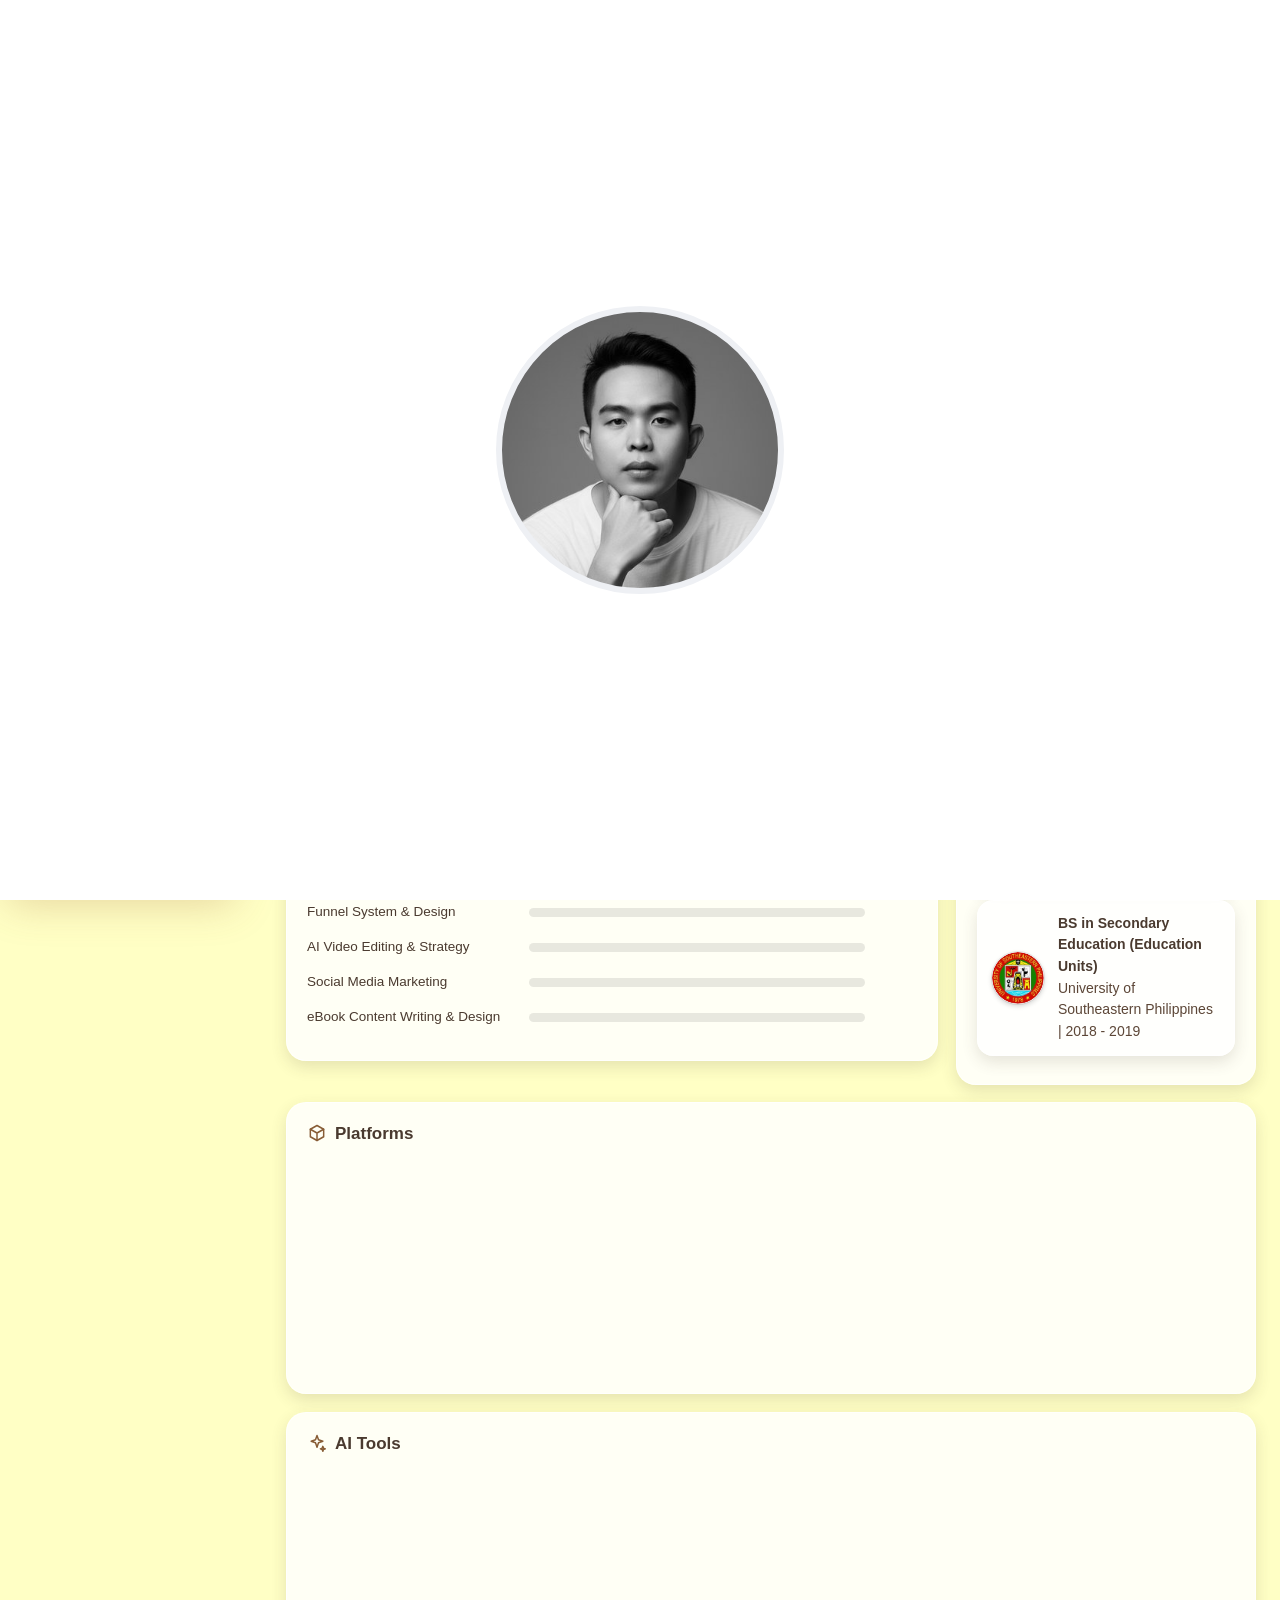
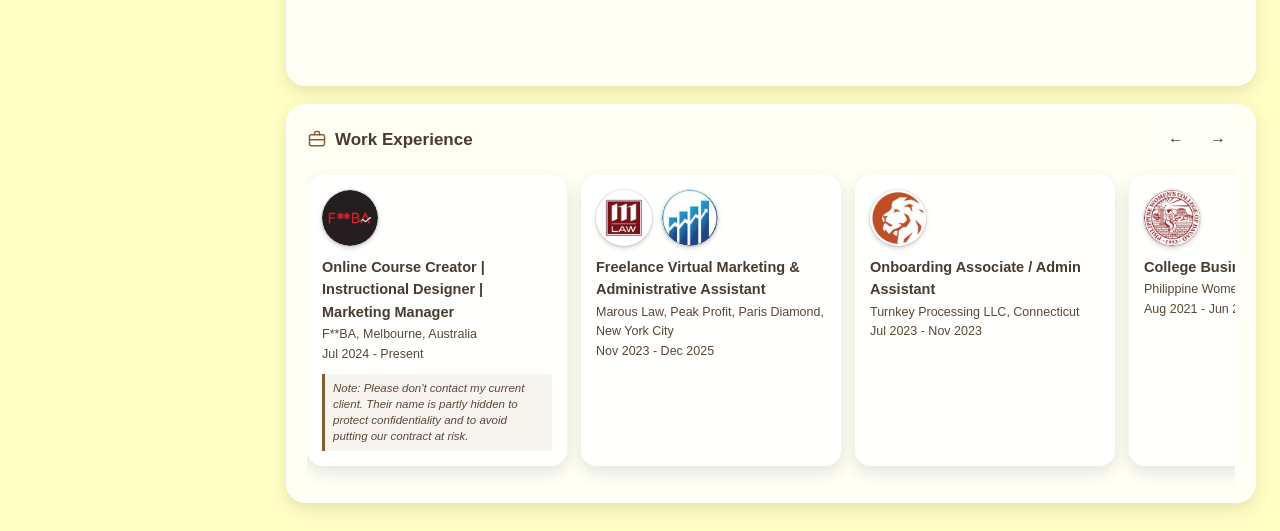
==== commit 44e00839: "Add files via upload" ====
--- a/index.html
+++ b/index.html
@@ -1,5 +1,5 @@
 <!DOCTYPE html>
-<html lang="en">
+<html lang="en" data-home>
 <head>
 <meta charset="utf-8">
 <meta name="viewport" content="width=device-width, initial-scale=1, viewport-fit=cover">
@@ -27,7 +27,7 @@
 <link rel="stylesheet" href="assets/css/site.css">
 <script>(function(){var d=document.documentElement,c=navigator.connection||{},w=innerWidth<900||matchMedia("(pointer:coarse)").matches,low=c.saveData||/(^|-)2g$/.test(c.effectiveType||"")||(navigator.deviceMemory&&navigator.deviceMemory<=4)||(navigator.hardwareConcurrency&&navigator.hardwareConcurrency<=4);
 if(w||low)d.classList.add("lite");
-var home=/(^\/$)|(\/index\.html$)/.test(location.pathname),seen=false;try{seen=sessionStorage.getItem("intro_seen")==="1";if(home)sessionStorage.setItem("intro_seen","1")}catch(e){}
+var home=d.hasAttribute("data-home"),seen=false;try{seen=sessionStorage.getItem("intro_seen")==="1";if(home)sessionStorage.setItem("intro_seen","1")}catch(e){}
 if(!matchMedia("(prefers-reduced-motion: reduce)").matches&&!seen&&home)d.classList.add("intro-on")})()</script>
 <script type="importmap">{"imports":{"three":"https://cdn.jsdelivr.net/npm/three@0.186.1/build/three.module.min.js","three/addons/":"https://cdn.jsdelivr.net/npm/three@0.186.1/examples/jsm/"}}</script>
 </head>
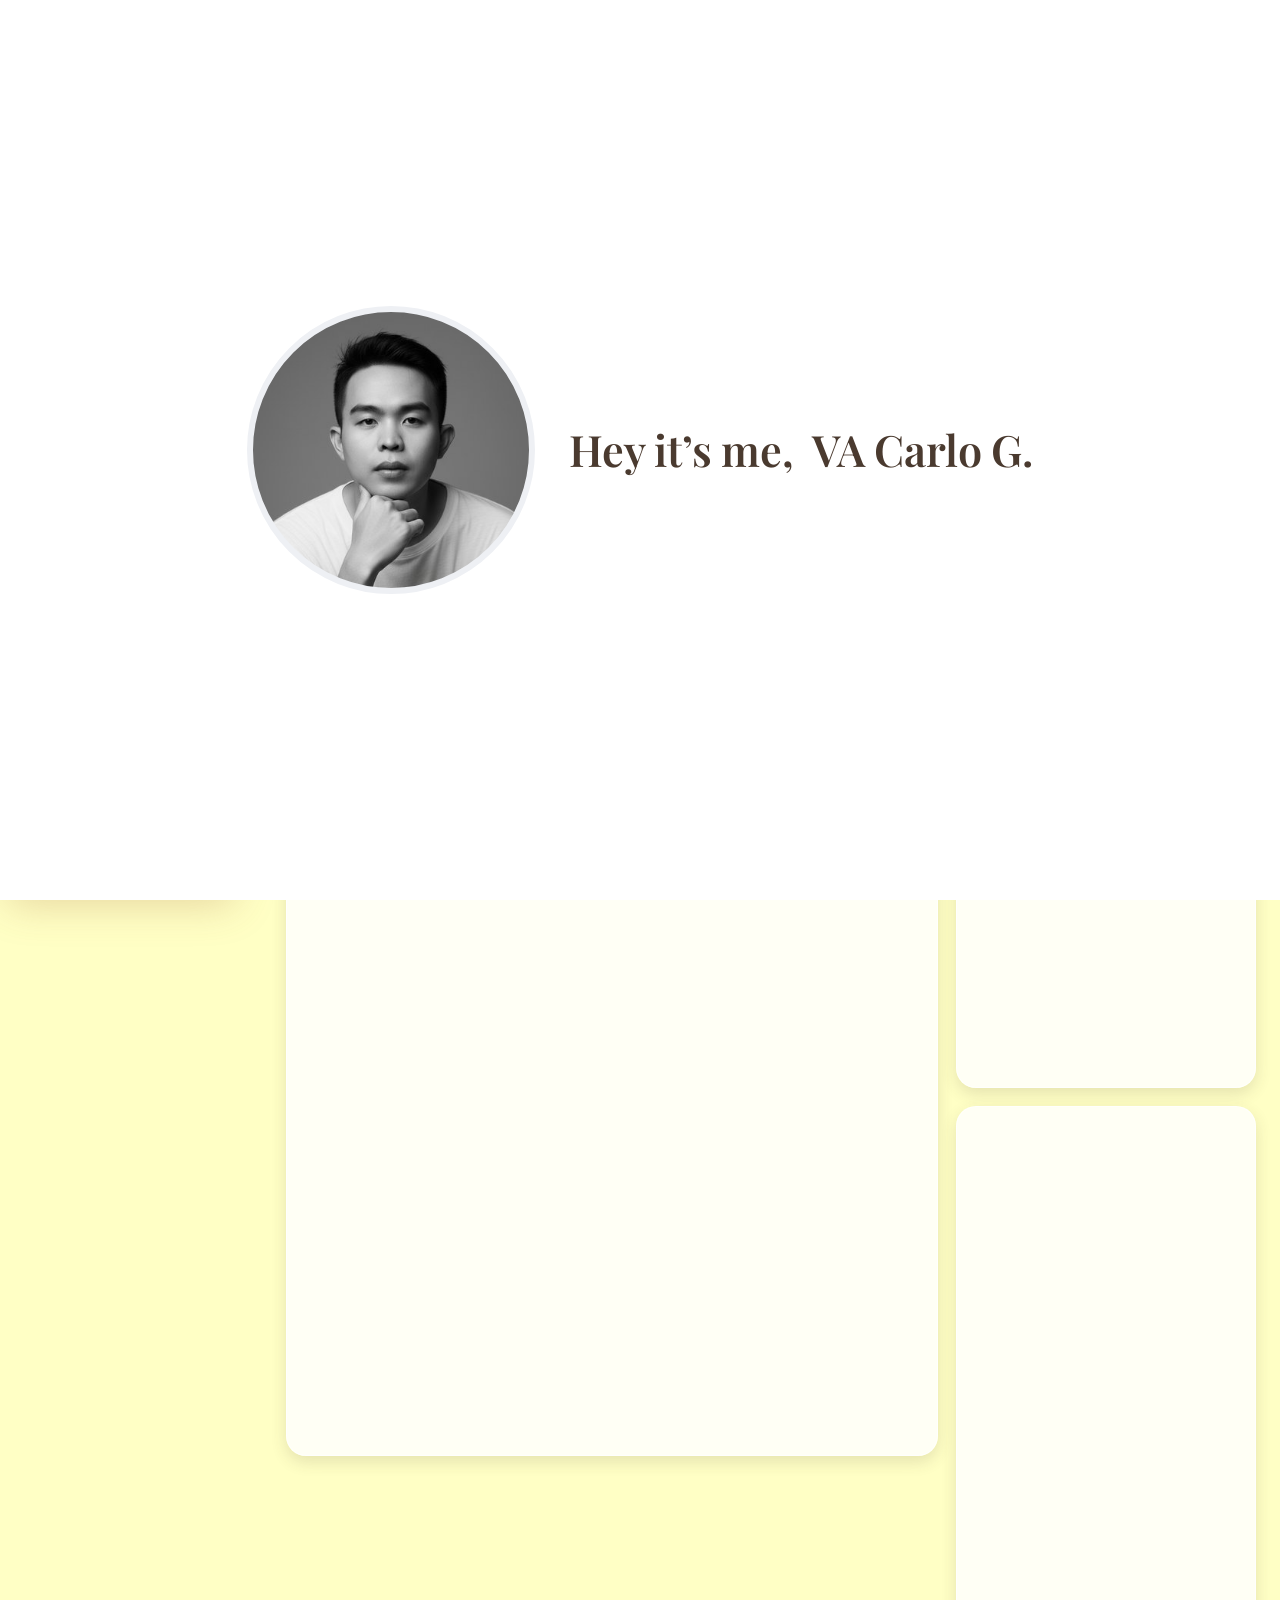
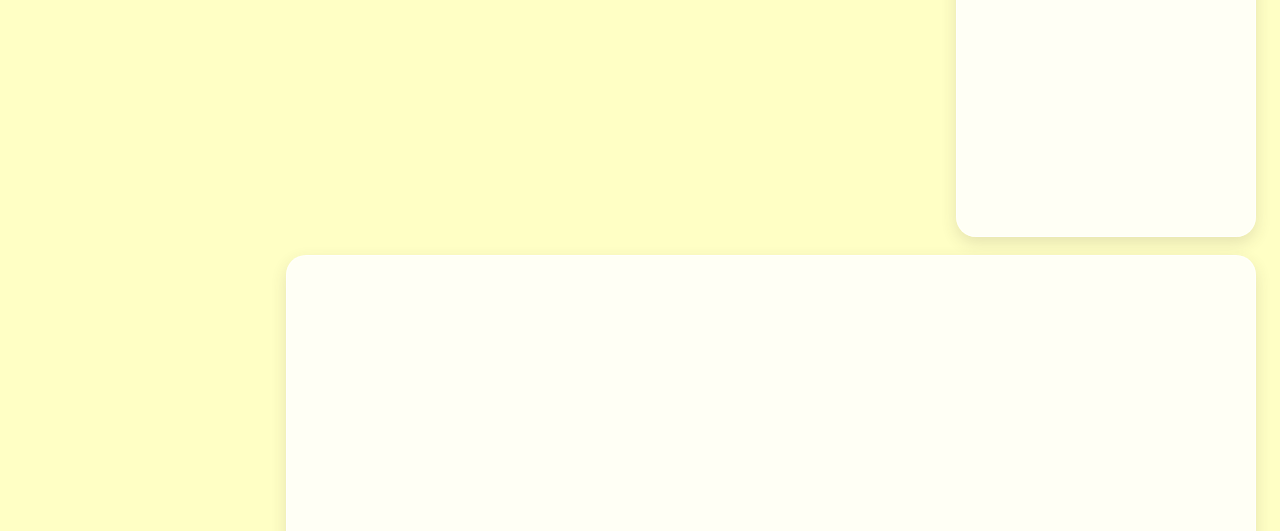
==== commit 2db67a9e: "Add files via upload" ====
--- a/index.html
+++ b/index.html
@@ -28,7 +28,7 @@
 <script>(function(){var d=document.documentElement,c=navigator.connection||{},w=innerWidth<900||matchMedia("(pointer:coarse)").matches,low=c.saveData||/(^|-)2g$/.test(c.effectiveType||"")||(navigator.deviceMemory&&navigator.deviceMemory<=4)||(navigator.hardwareConcurrency&&navigator.hardwareConcurrency<=4);
 if(w||low)d.classList.add("lite");
 var home=d.hasAttribute("data-home"),seen=false;try{seen=sessionStorage.getItem("intro_seen")==="1";if(home)sessionStorage.setItem("intro_seen","1")}catch(e){}
-if(!matchMedia("(prefers-reduced-motion: reduce)").matches&&!seen&&home)d.classList.add("intro-on")})()</script>
+if(!matchMedia("(prefers-reduced-motion: reduce)").matches&&!seen&&home)d.classList.add("intro-on")})();try{if(sessionStorage.getItem("sp")==="1"){sessionStorage.removeItem("sp");d.classList.add("sp-pending");setTimeout(function(){d.classList.remove("sp-pending")},2500)}}catch(e){}</script>
 <script type="importmap">{"imports":{"three":"https://cdn.jsdelivr.net/npm/three@0.186.1/build/three.module.min.js","three/addons/":"https://cdn.jsdelivr.net/npm/three@0.186.1/examples/jsm/"}}</script>
 </head>
 <body>
@@ -41,8 +41,9 @@
 <button class="tg2" type="button" role="switch" aria-checked="false" aria-label="Dark theme"><span class="tgk"><svg viewBox="0 0 24 24" fill="none" stroke="currentColor" stroke-width="2.4" stroke-linecap="round" stroke-linejoin="round"><circle cx="12" cy="12" r="4"/><path d="M12 2v2M12 20v2M4.9 4.9l1.4 1.4M17.7 17.7l1.4 1.4M2 12h2M20 12h2M4.9 19.1l1.4-1.4M17.7 6.3l1.4-1.4"/></svg><svg viewBox="0 0 24 24" fill="none" stroke="currentColor" stroke-width="2.4" stroke-linecap="round" stroke-linejoin="round"><path d="M21 12.8A9 9 0 1 1 11.2 3a7 7 0 0 0 9.8 9.8z"/></svg></span></button>
 <header class="top"><a class="btn wt" href="#contact" data-cal>Let's Work Together!</a></header>
 <div class="avatar" role="img" aria-label="VA Carlo G. profile photo">BC</div>
-<button class="menu" id="menu" aria-label="Toggle menu">Menu</button>
+<button class="menu" id="menu" type="button" aria-label="Open menu" aria-expanded="false" aria-controls="side"><svg viewBox="0 0 24 24" fill="none" stroke="currentColor" stroke-width="2.2" stroke-linecap="round" aria-hidden="true"><line x1="4" y1="7" x2="20" y2="7"/><line x1="4" y1="12" x2="20" y2="12"/><line x1="4" y1="17" x2="20" y2="17"/></svg></button>
 <nav id="side" aria-label="Main"></nav>
+<div id="scrim" class="scrim" aria-hidden="true"></div><button class="edge-tab" id="edgeTab" type="button" aria-label="Open menu" tabindex="-1"></button>
 
 <main id="view" tabindex="-1"><h1>Turn your expertise into online courses, websites, sales funnels, eBooks, AI videos and social content</h1><p>Great ideas shouldn't stay stuck in your head. Let's shape what you know into something people can find, trust and happily pay for.</p><section class="card"><h2>About Me</h2><p>VA Carlo G. is a LearnWorlds Academy Specialist, Multi-skilled Digital Marketing Professional, Educator, and Entrepreneur passionate about helping coaches and training providers build scalable digital businesses.</p><p><a href="about.html">Read more</a></p></section><section class="card"><h2>Services</h2><ul><li><a href="services/website-design.html"><strong>Website Designer</strong></a>: Websites that turn visitors into clients. Clean, fast sites for coaches and training providers, built to explain your offer and bring in inquiries.</li><li><a href="services/social-media-marketing.html"><strong>Social Media Marketing</strong></a>: Content that keeps your audience engaged. Posts, audits, and campaigns that build trust and start conversations with the right people.</li><li><a href="services/funnel-system-design.html"><strong>Funnel System &amp; Design</strong></a>: A clear path from first click to enrolled client. Landing pages, email sequences, and checkout flows that move people toward your offer.</li><li><a href="services/ebook-writing-design.html"><strong>eBook Content Writing &amp; Design</strong></a>: eBooks that put your expertise in readers&#x27; hands. Researched writing and clean layouts for lead magnets, guides, and paid products.</li><li><a href="services/online-course-builder-instructional-design.html"><strong>Online Course Builder &amp; Instructional Design</strong></a>: Courses people actually finish. Structured modules, lessons, and assessments built on instructional design and delivered through your online academy.</li><li><a href="services/ai-video-editing-strategy.html"><strong>AI Video Editing &amp; Strategy</strong></a>: Faster video, with a plan behind it. AI-assisted editing and a content strategy so every video has a job to do.</li></ul></section><section class="card"><h2>Skills &amp; Expertise</h2><ul><li>Online Course Builder &amp; Instructional Design (95%)</li><li>Website Designer (88%)</li><li>Funnel System &amp; Design (83%)</li><li>AI Video Editing &amp; Strategy (66%)</li><li>Social Media Marketing (83%)</li><li>eBook Content Writing &amp; Design (88%)</li></ul></section><section class="card"><h2>Education</h2><ul><li><strong>Master in Business Administration (MBA)</strong> - University of Mindanao, 2020 - Present (thesis ongoing)</li><li><strong>BSBA Major in Financial Management</strong> - University of Mindanao, 2011 - 2015</li><li><strong>BS in Secondary Education (Education Units)</strong> - University of Southeastern Philippines, 2018 - 2019</li></ul></section><section class="card"><h2>Work Experience</h2><h3>Online Course Creator | Instructional Designer | Marketing Manager</h3><p>F**BA, Melbourne, Australia | Jul 2024 - Present</p><ul><li>Created online courses and learning programs for banks and business bankers</li><li>Designed course structures, modules, lessons, and assessments</li><li>Built and managed online academies and membership programs</li><li>Developed websites, landing pages, funnels, and marketing materials</li><li>Ran social media and email campaigns; supported digital product launches</li></ul><h3>Freelance Virtual Marketing &amp; Administrative Assistant</h3><p>Marous Law, Peak Profit, Paris Diamond, New York City | Nov 2023 - Dec 2025</p><ul><li>Managed integrated marketing for 3 clients, increasing lead inquiries by 20% in 6 months</li><li>Authored 50+ SEO-optimized articles and posts, boosting website traffic by 15%</li><li>Ran social media audits and competitor analysis, improving engagement by 25%</li></ul><h3>Onboarding Associate / Admin Assistant</h3><p>Turnkey Processing LLC, Connecticut | Jul 2023 - Nov 2023</p><ul><li>Onboarded US merchants to Fiserv, Micamp, Sinergy, and Signapay</li><li>Backup bookkeeping: credit memos, invoices, deposits, bank reconciliation</li></ul><h3>College Business Instructor</h3><p>Philippine Womens College of Davao | Aug 2021 - Jun 2023</p><ul><li>Finance Management, Human Resource Management, Marketing Management</li></ul><h3>College Business Instructor</h3><p>Davao del Sur State College | Feb 2022 - Jan 2023</p><ul><li>Finance Management, Human Resource Management, Marketing Management</li></ul><h3>College Business Instructor</h3><p>CARD MRI Development Institution | Jun 2019 - Jun 2021</p><ul><li>Finance Management, Human Resource Management, Marketing Management</li></ul><h3>Senior High School Teacher</h3><p>Tagum City College of Science &amp; Tech Foundation | Jun 2018 - May 2019</p><ul><li>Entrepreneurship; Statistics and Probability</li></ul><h3>Accounts Receivable Assistant</h3><p>GV Appliance Corporation | Jun 2015 - Jun 2017</p><ul><li>Credit and debit memos, A/R reports and aging</li></ul></section><section class="card"><h2>Platforms</h2><p>LearnWorlds, Kajabi, Leadpages, Kartra, WordPress, QuickBooks, Xero, DocuSign, Freshservice, Freshsales, ClickUp, Zapier, Google Workspace, Mailchimp, GoHighLevel, Systeme.io, Notion, Meta Business, HubSpot, Search Console, Google Analytics, Calendly, Photoshop, Illustrator, Tally, Dripify</p><h2>AI Tools</h2><p>Claude, ChatGPT, Gemini, DeepSeek AI, Perplexity, Midjourney, ElevenLabs, Envato, Descript, Runway, CapCut, HeyGen, Canva, Opus Clip, Synthesia, Veed, Notion AI, Zapier AI</p></section></main>
 <div id="lbx" class="modal lbx" hidden role="dialog" aria-modal="true" aria-label="Image preview"><button class="mx" aria-label="Close">&times;</button><img alt="Preview"></div>
--- a/assets/css/site.css
+++ b/assets/css/site.css
@@ -592,3 +592,151 @@
 .vfac .play{position:absolute;left:50%;top:50%;transform:translate(-50%,-50%)}
 html.dark .vfac{background:linear-gradient(135deg,#4A3A2F 0%,#5f452f 55%,#885D36 100%);color:#ffffc5}
 html.dark .vf-txt b{color:#ffffc5}html.dark .vf-txt i{color:#F4D59B}html.dark .vf-txt small{color:#EDBB70}html.dark .vf-pill{background:#EDBB70;color:#4A3A2F}
+
+/* sidebar never scrolls: its contents are scaled to fit the screen height */
+@media (min-width:901px){#side{overflow:hidden!important;overflow-y:hidden!important}#side .sin{display:block;transform-origin:top left}}
+
+/* ===== Sidebar v3: text size never changes. Header stays put; only the menu part can scroll (hidden scrollbar) ===== */
+@media (min-width:901px){
+ #side{overflow:hidden!important;padding-top:56px;padding-bottom:12px}
+ #side .sin{display:flex;flex-direction:column;height:100%;min-height:0;zoom:1!important}
+ #side .sh{flex:none}
+ #side .sm{flex:1 1 auto;min-height:0;overflow-y:auto;overscroll-behavior:contain;scrollbar-width:none;padding-bottom:6px}
+ #side .sm::-webkit-scrollbar{display:none}
+ #side .m{font-size:16px!important;padding:8px 14px;margin:3px 10px}
+ #side .s,#side .soon{font-size:13px!important;padding:4px 10px;margin:2px 0}
+ #side .nm{margin:0 0 12px}
+}
+@media (min-width:901px) and (max-height:820px){#side{padding-top:50px}#side .m{padding:6px 14px;margin:2px 10px}#side .s,#side .soon{padding:3px 10px}#side .nm{margin:0 0 8px}#side .soc{padding-bottom:6px}}
+@media (min-width:901px) and (max-height:700px){#side .m{padding:5px 12px;margin:1px 10px}#side .s,#side .soon{padding:2px 10px;margin:1px 0}}
+@media (max-width:900px){#side .sin{height:auto}#side .sm{overflow:visible}}
+
+@media (min-width:901px){#side .sm.more{-webkit-mask-image:linear-gradient(#000 calc(100% - 28px),transparent);mask-image:linear-gradient(#000 calc(100% - 28px),transparent)}}
+
+/* ===== Premium flyout submenu + compact sidebar header ===== */
+:root{--fspring:cubic-bezier(.22,1,.36,1)}
+@supports (transition-timing-function:linear(0,1)){:root{--fspring:linear(0,.0941 5.6%,.2736 11.1%,.4548 16.7%,.6076 22.2%,.7255 27.8%,.8119 33.3%,.8732 38.9%,.9156 44.4%,.9444 50%,.9636 55.6%,.9764 61.1%,.9848 66.7%,.9902 72.2%,.9938 77.8%,.996 83.3%,.9975 88.9%,.9984 94.4%,1 100%)}}
+html.fly #side .sub{display:none!important}
+html.fly #side button[data-t] .ch{transform:none!important}
+#side button.m.on{color:#885D36;font-weight:600;background:#fff;box-shadow:0 0 0 1px rgba(206,156,95,.5),0 1px 2px rgba(74,58,47,.08)}
+#side button.m.hov{background:linear-gradient(145deg,rgba(255,255,255,.95),rgba(255,255,255,.6));box-shadow:0 8px 20px -10px rgba(136,93,54,.45),inset 0 1px 0 #fff}
+html.dark #side button.m.on{background:linear-gradient(145deg,rgba(255,255,255,.22),rgba(255,255,255,.08));color:#EDBB70}
+html.dark #side button.m.hov{background:linear-gradient(145deg,rgba(255,255,255,.2),rgba(255,255,255,.07))}
+.fxo{position:fixed;left:0;top:0;width:min(20rem,calc(100vw - 290px));z-index:80;pointer-events:none;transform:translate(var(--x,0px),var(--y,0px));transition:transform .587s var(--fspring);will-change:transform}
+.fxo.snap{transition:none}
+.fxo::before{content:"";position:absolute;right:100%;top:0;bottom:0;width:22px}
+.fxo.open{pointer-events:auto}
+.fxo .fxc{padding:8px;border-radius:18px;background:#ffffe6;box-shadow:0 0 0 1px rgba(206,156,95,.55),0 4px 8px rgba(74,58,47,.1),0 26px 50px -18px rgba(74,58,47,.42);opacity:0;transform:translateX(-12px) scale(.95);transform-origin:0 26px;transition:opacity .15s ease,transform .2s ease}
+.fxo.open .fxc{opacity:1;transform:none;transition:opacity .2s ease,transform .587s var(--fspring)}
+.fxo .fxp{display:none;gap:2px}
+.fxo .fxp.on{display:grid;animation:fpin .24s ease}
+@keyframes fpin{from{opacity:0;transform:translateY(5px)}to{opacity:1;transform:none}}
+.fxo .fxl{margin:0;padding:8px 12px 6px;font:650 11px/1 "Geist",system-ui,sans-serif;letter-spacing:.09em;text-transform:uppercase;color:#A76939}
+.fxo .fxi{display:flex;align-items:center;gap:10px;min-height:38px;padding:8px 12px;border-radius:11px;font:550 15px/1.25 "Geist",system-ui,sans-serif;color:#4A3A2F;text-decoration:none;transition:background-color .15s ease,color .15s ease}
+.fxo .fxi svg{flex:none;width:15px;height:15px;color:#A76939;transition:transform .3s var(--fspring),color .15s ease}
+.fxo a.fxi:hover,.fxo a.fxi:focus-visible{background:#F4D59B;color:#4A3A2F;outline:none}
+.fxo a.fxi:hover svg,.fxo a.fxi:focus-visible svg{transform:translateX(3px);color:#885D36}
+.fxo a.fxi:focus-visible{box-shadow:inset 0 0 0 2px #885D36}
+.fxo .fxi.on{background:rgba(136,93,54,.14);color:#885D36;font-weight:650}
+.fxo .fxi.off{opacity:.75;cursor:default}
+.fxo .fxi.off em{margin-left:auto;padding:4px 8px;border-radius:999px;background:rgba(206,156,95,.28);color:#885D36;font:600 10.5px/1 "Geist",system-ui,sans-serif;font-style:normal;letter-spacing:.05em;text-transform:uppercase;white-space:nowrap}
+html.dark .fxo .fxc{background:#3a2d24;box-shadow:0 0 0 1px rgba(237,187,112,.28),0 26px 50px -18px rgba(0,0,0,.6)}
+html.dark .fxo .fxl{color:#EDBB70}html.dark .fxo .fxi{color:#ffffc5}html.dark .fxo .fxi svg{color:#EDBB70}
+html.dark .fxo a.fxi:hover,html.dark .fxo a.fxi:focus-visible{background:rgba(237,187,112,.18);color:#ffffc5}
+html.dark .fxo .fxi.on{background:rgba(237,187,112,.22);color:#F4D59B}
+html.dark .fxo .fxi.off em{background:rgba(237,187,112,.2);color:#F4D59B}
+@media (min-width:901px){
+ #side .m{font-size:16px!important}
+ #side .s,#side .soon{font-size:15px!important}
+ #side .soc{padding-bottom:8px}
+ html #side .soc a{width:28px;height:28px;margin:0 2px}
+ html #side .soc a svg{width:14px;height:14px}
+ html #side .soc .tg2{width:38px;height:22px;margin-left:4px}
+ html #side .soc .tg2 .tgk{width:16px;height:16px;left:3px;top:3px}
+ html #side .soc .tg2 .tgk svg{width:10px;height:10px}
+ html.dark #side .soc .tg2 .tgk{transform:translateX(16px)}
+}
+.fxo{z-index:2147482500}
+.fxo{width:min(22rem,calc(100vw - 290px))}
+
+/* ===== Inquiry form (HubSpot-connected) ===== */
+.inq{display:grid;gap:12px}
+.inq label{display:grid;gap:5px;font-size:13px;font-weight:600;color:var(--ink)}
+.inq .req{color:#A76939}
+.inq .inq-row{display:grid;grid-template-columns:1fr 1fr;gap:12px}
+@media (max-width:560px){.inq .inq-row{grid-template-columns:1fr}}
+.inq input,.inq select,.inq textarea{font-weight:400}
+.inq select{width:100%;padding:9px 10px;border:1px solid var(--line);border-radius:3px;background:var(--bg);color:var(--ink);font:inherit}
+.inq .hp{position:absolute!important;left:-10000px!important;width:1px!important;height:1px!important;opacity:0!important;overflow:hidden}
+.inq label.bad input,.inq label.bad select,.inq label.bad textarea{border-color:#A76939;box-shadow:0 0 0 3px rgba(167,105,57,.2)}
+.inq-err{font-size:12px;font-weight:600;color:#8a4a1a}.inq-err:empty{display:none}
+.inq-msg{margin:0;font-size:13.5px;line-height:1.55}.inq-msg:empty{display:none}
+.inq-msg.err{color:#6e3a14;background:rgba(167,105,57,.13);border-left:3px solid #A76939;padding:10px 12px;border-radius:4px}
+.inq-msg a,.inq-ok a{color:#885D36;font-weight:600}
+.inq .btn[disabled]{opacity:.7;cursor:progress;transform:none}
+.inq-ok{padding:18px 20px;border-left:3px solid #885D36;background:rgba(136,93,54,.09);border-radius:8px;display:grid;gap:10px;justify-items:start}
+.inq-ok:focus{outline:none}.inq-ok p{margin:0;color:var(--mute)}
+html.dark .inq-err,html.dark .inq-msg.err{color:#F4D59B}html.dark .inq select{background:rgba(255,255,255,.06)}
+
+/* ===== Slide push ===== */
+.sp-clone,.sp-clone *{animation:none!important;transition:none!important}
+html.sp-anim{overflow-x:hidden}
+html.sp-pending #view{opacity:0}
+
+/* ===== Phone: off-canvas menu with edge peek ===== */
+.scrim{position:fixed;inset:0;z-index:88;background:rgba(74,58,47,.42);opacity:0;pointer-events:none;transition:opacity .35s ease}
+html.menu-open .scrim{opacity:1;pointer-events:auto}
+html.menu-open{overflow:hidden}
+#side .pav,#side .cl,.edge-tab{display:none}
+@media (max-width:900px){
+ .avatar{display:none!important}
+ .menu{display:grid!important;place-items:center;position:fixed;left:14px;right:auto;top:calc(12px + env(safe-area-inset-top,0px));z-index:86;width:44px;height:44px;padding:0;border:0;border-radius:14px;background:#fffdea;color:#4A3A2F;box-shadow:0 0 0 1px rgba(206,156,95,.6),0 10px 22px -10px rgba(74,58,47,.55);cursor:pointer;transition:opacity .2s ease,transform .587s var(--fspring)}
+ .menu svg{width:22px;height:22px}
+ html.menu-open .menu{opacity:0;transform:scale(.6) translateX(-.8em);pointer-events:none}
+ html.intro-on .menu{opacity:0}
+ #side{display:block!important;position:fixed!important;left:0;top:0;bottom:0;height:auto!important;max-height:none!important;width:min(86vw,330px);margin:0;padding:calc(22px + env(safe-area-inset-top,0px)) 0 calc(14px + env(safe-area-inset-bottom,0px))!important;border-radius:0 24px 24px 0!important;overflow:hidden!important;z-index:90;transform:translateX(-102%);visibility:hidden;box-shadow:none;transition:transform .587s var(--fspring),visibility 0s linear .587s,box-shadow .3s ease}
+ #side.open{transform:none;visibility:visible;box-shadow:0 2px 4px rgba(74,58,47,.08),0 28px 64px rgba(74,58,47,.42);transition:transform .587s var(--fspring),visibility 0s,box-shadow .3s ease}
+ #side .sin{display:flex;flex-direction:column;height:100%;min-height:0}
+ #side .sh{position:relative;flex:none;display:grid;justify-items:center;padding-top:8px}
+ #side .pav{display:block;width:84px;height:84px;border-radius:50%;border:4px solid #fff;box-shadow:0 12px 24px -10px rgba(74,58,47,.55);background:#F4D59B center/cover}
+ #side .nm{margin:10px 0 10px!important}
+ #side .cl{display:grid;position:absolute;right:12px;top:0;width:38px;height:38px;place-items:center;border:0;border-radius:12px;background:rgba(74,58,47,.08);color:#4A3A2F;cursor:pointer}
+ #side .cl svg{width:20px;height:20px}
+ #side .sm{flex:1 1 auto;min-height:0;overflow-y:auto!important;overflow-x:hidden;overscroll-behavior:contain;-webkit-overflow-scrolling:touch;padding-bottom:10px}
+ #side .m{font-size:16px!important;padding:9px 14px}
+ #side .s,#side .soon{font-size:15px!important}
+ .edge-tab{display:block;position:fixed;left:0;top:50%;z-index:60;width:18px;height:100px;margin-top:-50px;padding:0;border:0;background:none;cursor:pointer}
+ .edge-tab::before{content:"";position:absolute;left:0;top:50%;width:5px;height:56px;margin-top:-28px;border-radius:0 6px 6px 0;background:#CE9C5F;box-shadow:0 2px 10px rgba(74,58,47,.35);animation:ezpulse 2.8s ease-in-out infinite}
+ html.menu-open .edge-tab,html.intro-on .edge-tab{opacity:0;pointer-events:none}
+ .top{padding:0 14px 0 70px!important;justify-content:flex-end!important}
+ main{padding-top:78px}
+}
+@keyframes ezpulse{0%,100%{transform:translateX(0);opacity:.75}50%{transform:translateX(3px);opacity:1}}
+
+/* ===== Scroll story ===== */
+.sy-hint{display:flex;align-items:center;justify-content:center;gap:8px;margin:18px 0 4px;color:var(--mute);font-weight:600;font-size:14px}
+.sy-hint i{font-style:normal;animation:syb 1.6s ease-in-out infinite}
+@keyframes syb{50%{transform:translateY(5px)}}
+.sy{position:relative;margin-top:6px}
+.sy-stage{position:sticky;top:0;height:100vh;height:100dvh;container-type:size;overflow:hidden;pointer-events:none}
+.sy-orb{position:absolute;left:50%;top:50%;width:42cqh;height:42cqh;margin:-21cqh 0 0 -21cqh;border-radius:var(--orad,50%);background:linear-gradient(135deg,#F4D59B 0%,#EDBB70 38%,#A76939 100%);box-shadow:0 18px 50px rgba(136,93,54,.32);transform:translate(var(--ox,-18cqw),var(--oy,-4cqh)) scale(var(--os,1)) rotate(var(--or,0deg));transition:transform 900ms var(--fspring),border-radius 900ms var(--fspring);will-change:transform}
+.sy-count{position:absolute;right:4%;top:88px;padding:7px 12px;border-radius:999px;background:rgba(255,255,224,.85);box-shadow:0 0 0 1px rgba(206,156,95,.5);font:600 12px/1 "Geist",system-ui,sans-serif;letter-spacing:.08em;color:#4A3A2F}
+.sy-count b{color:#885D36}
+.sy-bar{position:absolute;left:6%;right:6%;bottom:5vh;height:4px;border-radius:4px;background:rgba(136,93,54,.2)}
+.sy-bar i{display:block;height:100%;width:var(--p,0%);border-radius:4px;background:linear-gradient(90deg,#CE9C5F,#885D36);transition:width .6s var(--fspring)}
+.sy-steps{position:relative;margin-top:-100vh;margin-top:-100dvh}
+.sy-step{min-height:100vh;min-height:100dvh;display:flex;align-items:center;padding:6vh 3%}
+.sy-step:nth-child(3n+1){justify-content:flex-end}.sy-step:nth-child(3n+2){justify-content:flex-start}.sy-step:nth-child(3n){justify-content:center}
+.sy-card{width:min(600px,94%);padding:26px 28px;border-radius:22px;background:rgba(255,255,224,.95);box-shadow:0 0 0 1px rgba(206,156,95,.5),0 24px 50px -22px rgba(74,58,47,.45);opacity:.35;transform:translateY(24px) scale(.97);transition:opacity .5s ease,transform .7s var(--fspring)}
+.sy-step.on .sy-card{opacity:1;transform:none}
+.sy-n{display:inline-block;margin-bottom:10px;padding:6px 10px;border-radius:999px;background:rgba(136,93,54,.13);color:#885D36;font:650 12px/1 "Geist",system-ui,sans-serif;letter-spacing:.1em}
+.sy-card p{margin:0 0 10px;font-size:clamp(16px,1.5vw,19px);line-height:1.65;color:var(--ink)}
+.sy-card h2{margin:6px 0 4px;font:650 clamp(20px,2.1vw,26px)/1.2 "Geist",system-ui,sans-serif;letter-spacing:-.02em}
+.sy-card p.sy-sub{margin:0 0 10px;font-size:14px;color:var(--mute)}
+.sy-card ul{margin:8px 0 0;padding-left:20px}.sy-card li{margin:5px 0;line-height:1.55}
+.sy-card .lgs{margin-bottom:8px}
+html.dark .sy-card{background:rgba(74,58,47,.95);box-shadow:0 0 0 1px rgba(237,187,112,.3),0 24px 50px -22px rgba(0,0,0,.6)}
+html.dark .sy-count{background:rgba(74,58,47,.9);color:#ffffc5}html.dark .sy-count b,html.dark .sy-n{color:#EDBB70}html.dark .sy-n{background:rgba(237,187,112,.16)}
+@media (max-width:700px){.sy-step{justify-content:center!important;padding:5vh 2%}.sy-card{width:100%;padding:20px}.sy-count{top:70px;right:3%}}
+@media (prefers-reduced-motion:reduce){.sy-card{opacity:1;transform:none}.sy-hint i{animation:none}}
+html.menu-open .cc{opacity:0!important;pointer-events:none!important}
